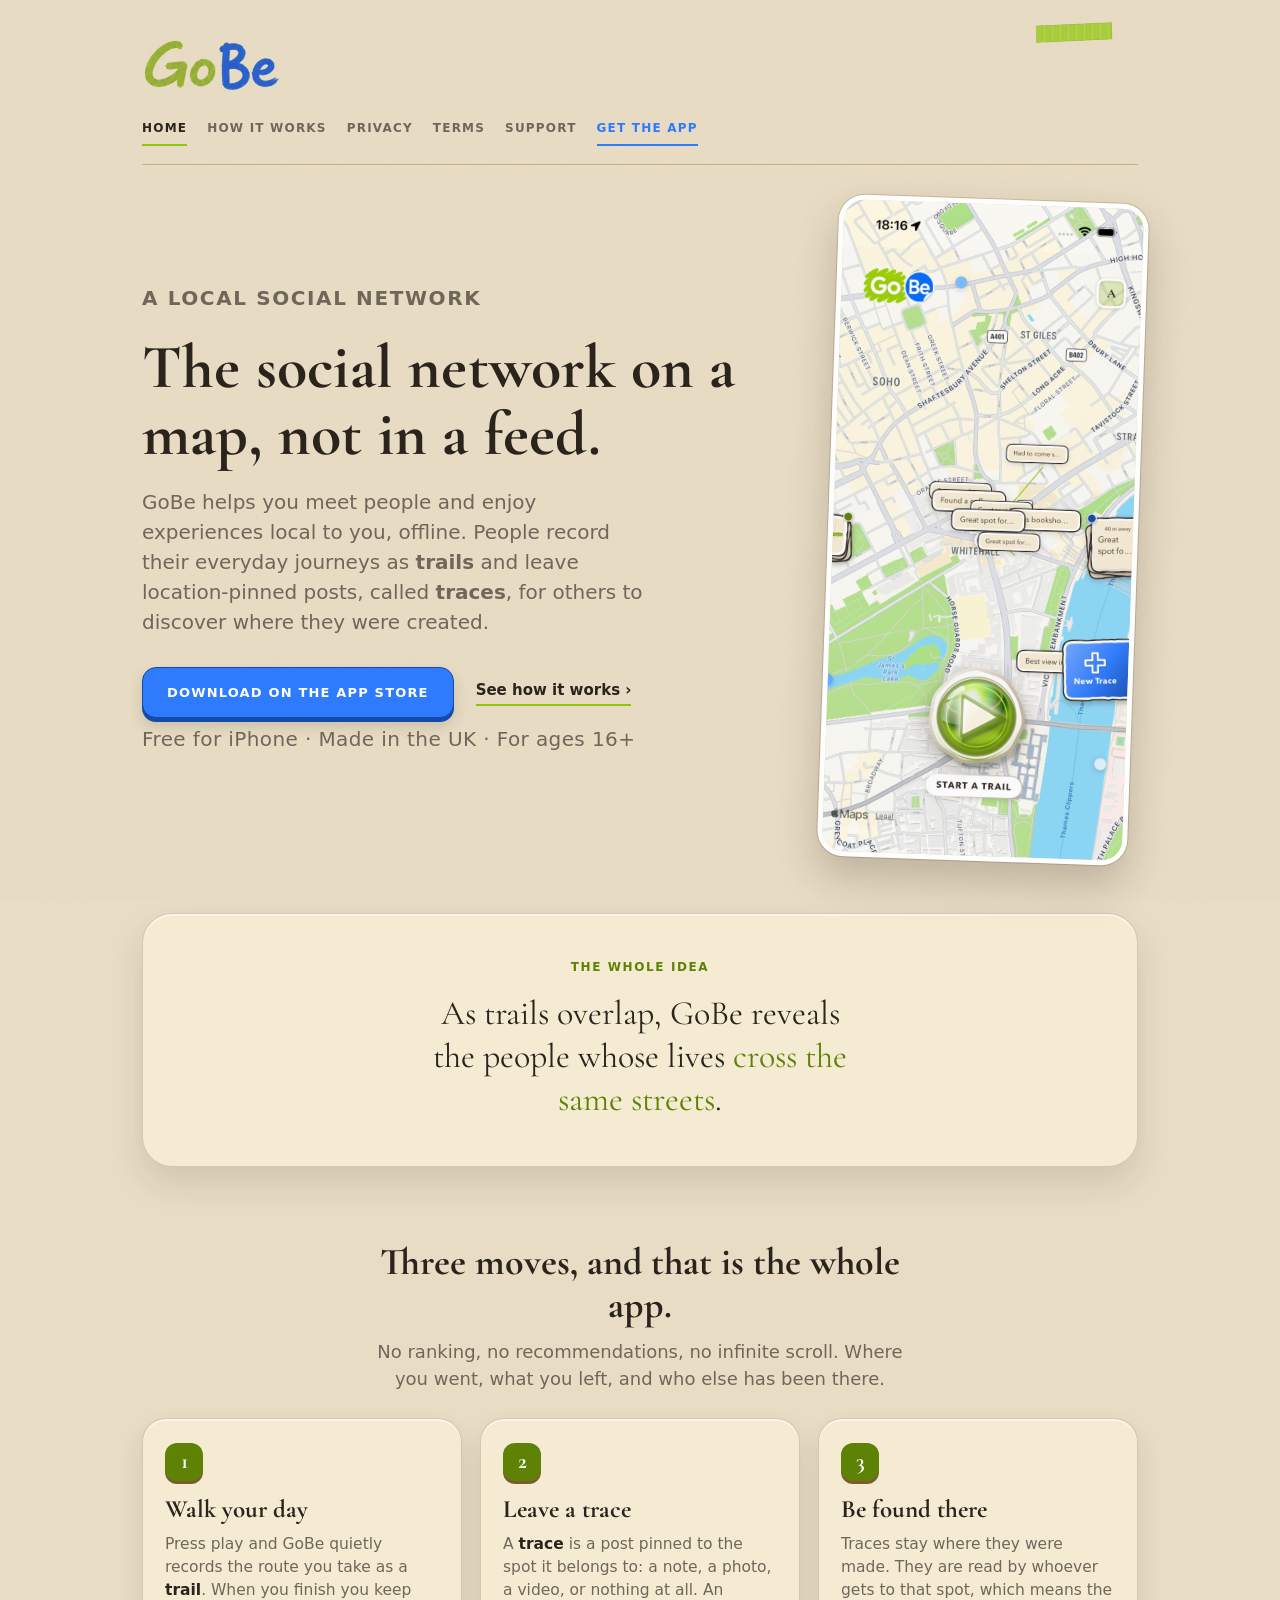
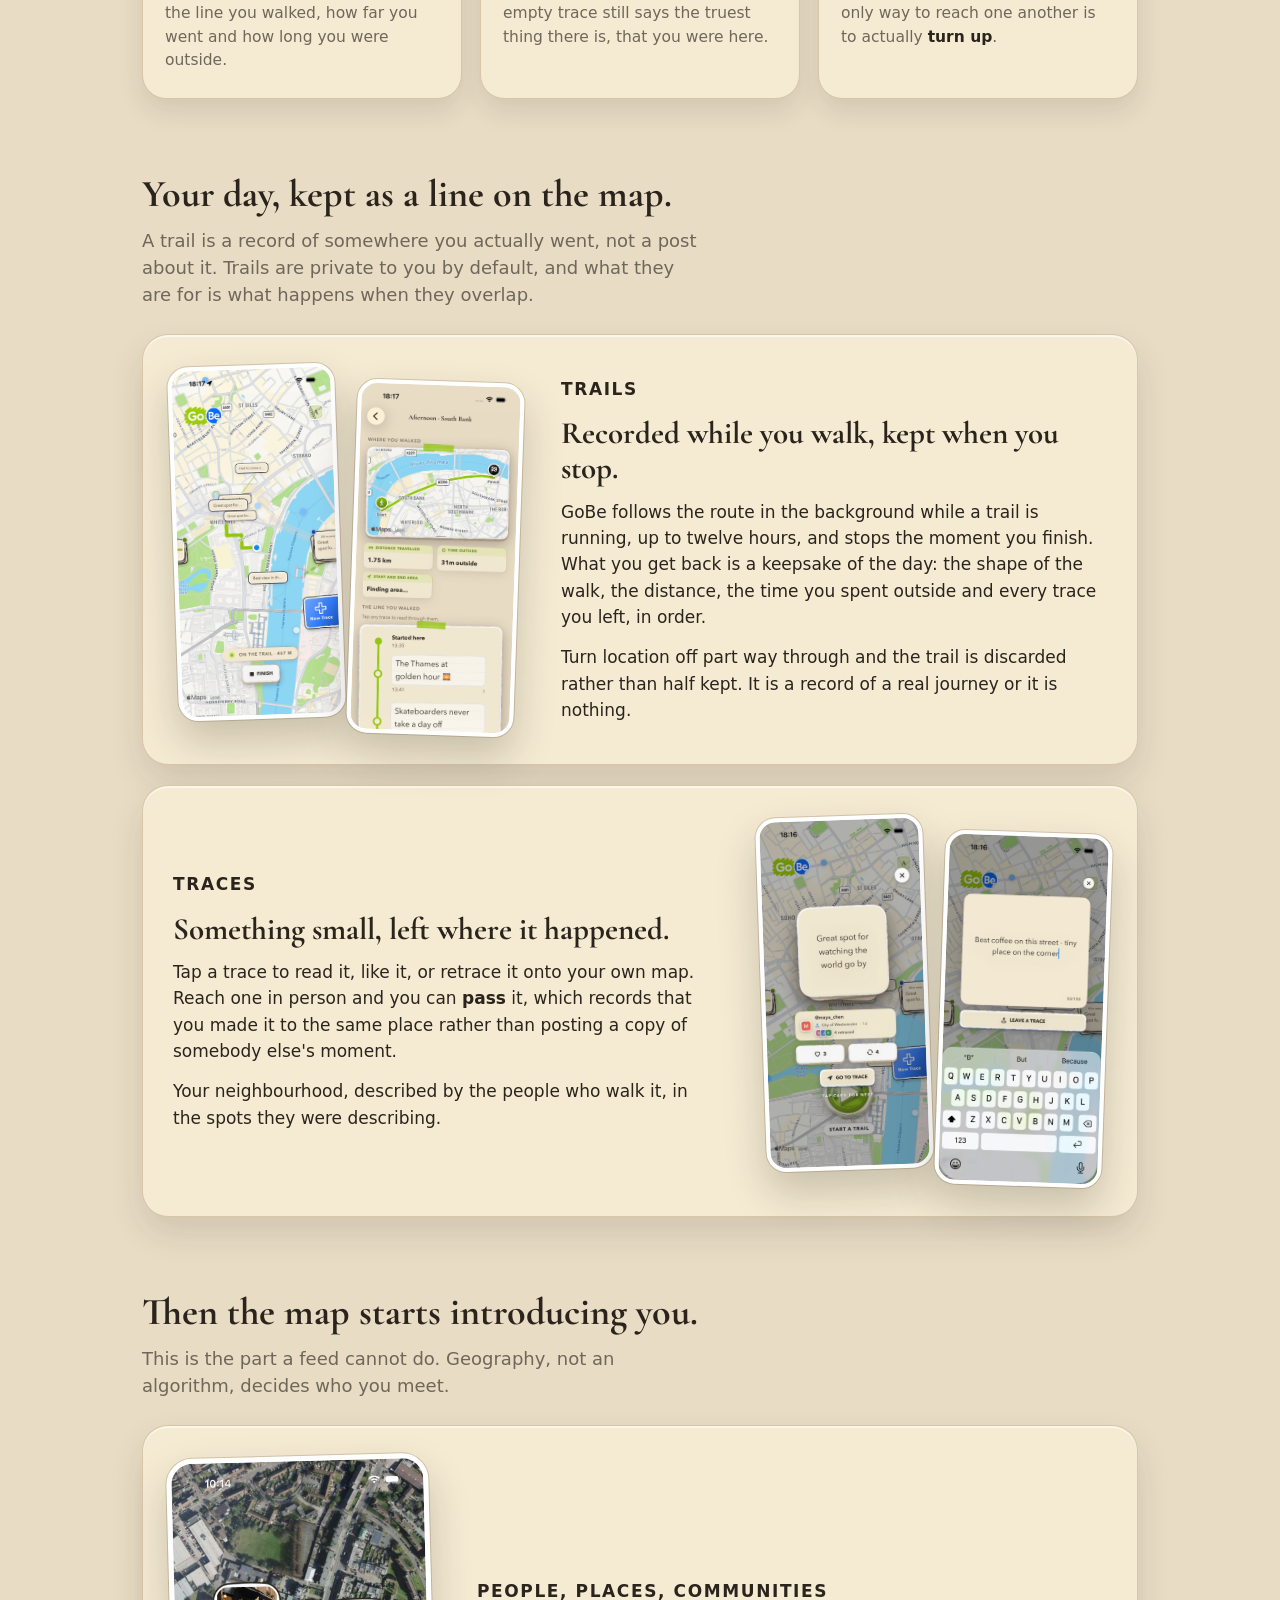
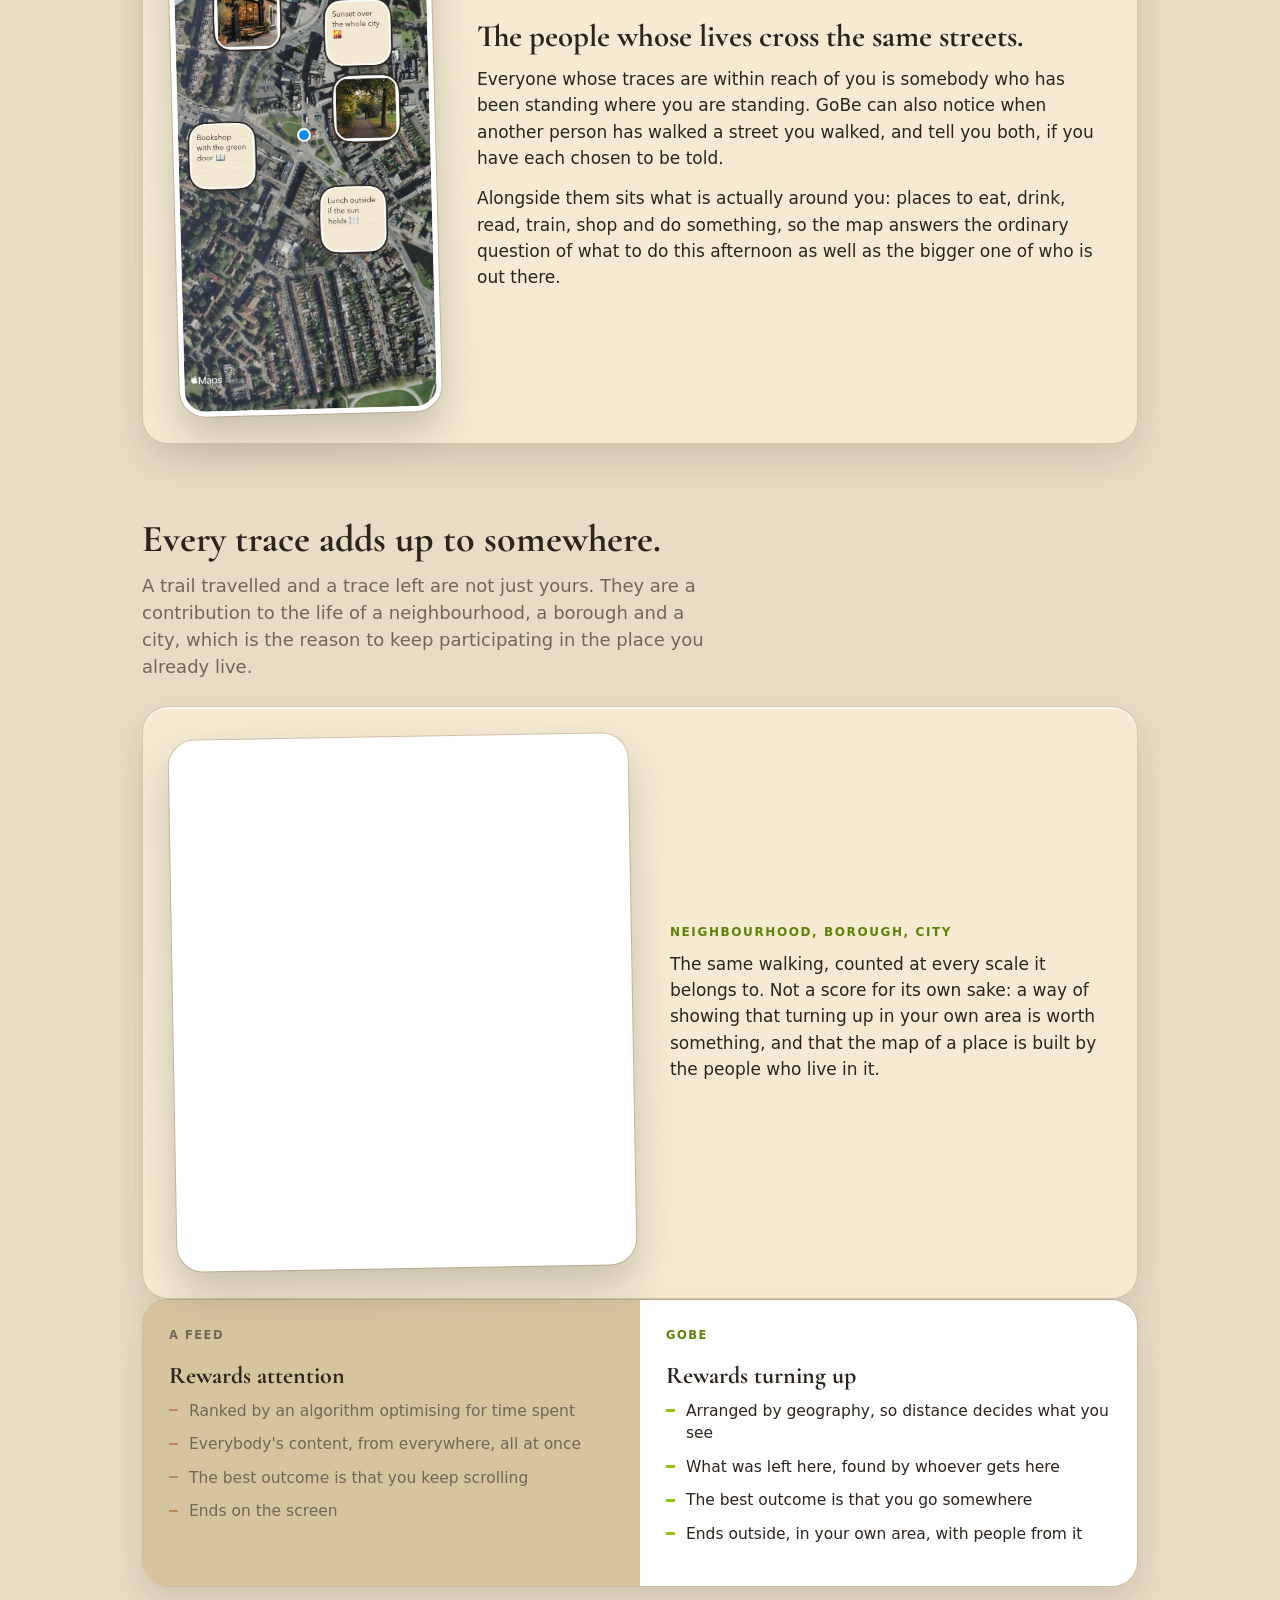
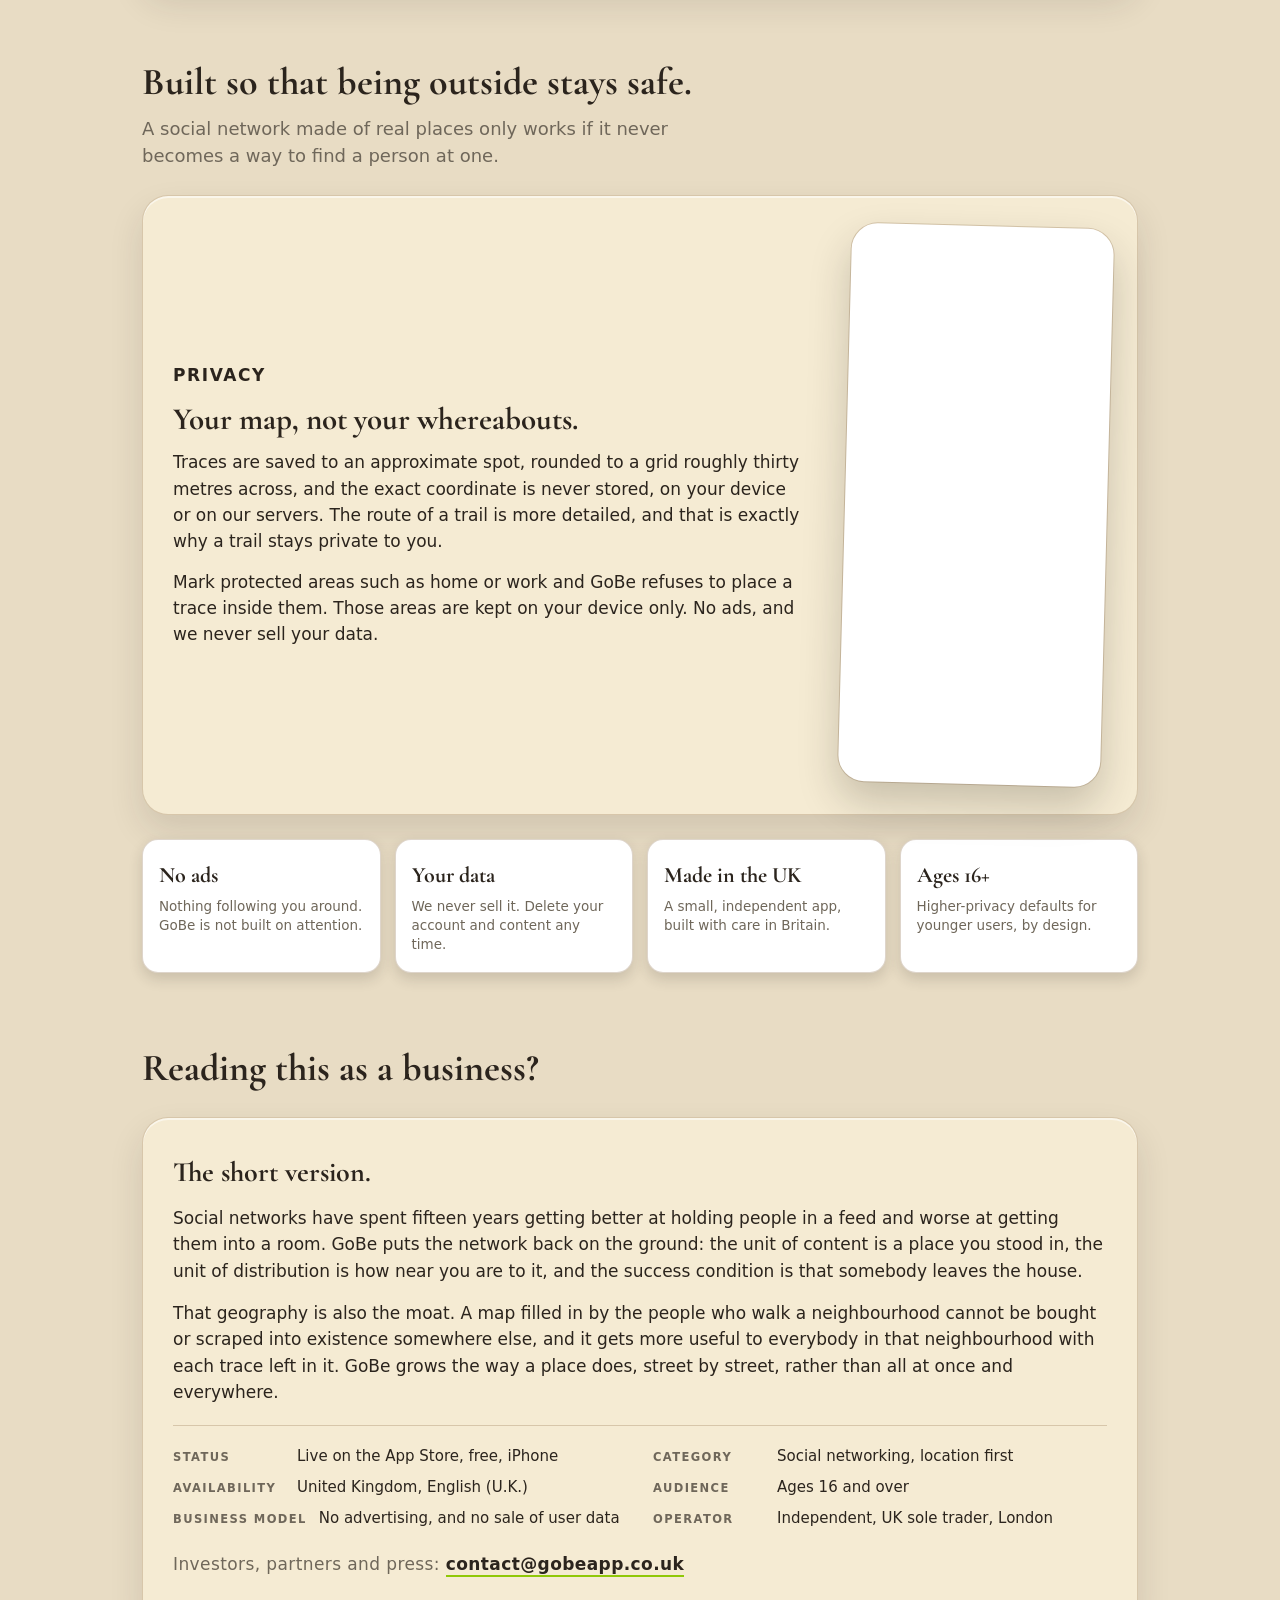
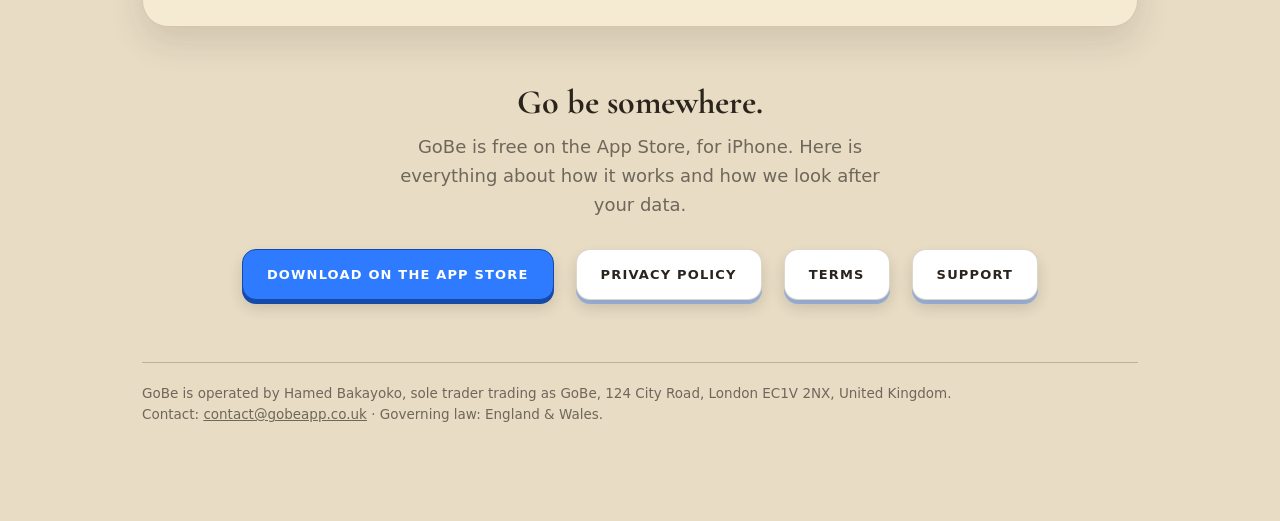
==== index.html @ e4ee8fbe "The site says what the app is, and invites land The landing page was a logo and a download button. S" ====
<!DOCTYPE html>
<html lang="en-GB">
<head>
<meta charset="utf-8">
<meta name="viewport" content="width=device-width, initial-scale=1">
<meta http-equiv="Content-Security-Policy" content="default-src 'none'; img-src 'self'; style-src 'self'; font-src 'self'; base-uri 'none'; form-action 'none'">
<meta name="referrer" content="no-referrer">
<title>A social network on a map, not in a feed · GoBe</title>
<meta name="description" content="GoBe is a social network for meeting people and enjoying experiences local to you, offline. Record your journeys as trails, leave location-pinned posts called traces, and find the people whose lives cross the same streets.">
<meta property="og:site_name" content="GoBe">
<meta property="og:type" content="website">
<meta property="og:title" content="A social network on a map, not in a feed · GoBe">
<meta property="og:description" content="GoBe is a social network for meeting people and enjoying experiences local to you, offline. Record your journeys as trails, leave location-pinned posts called traces, and find the people whose lives cross the same streets.">
<meta property="og:image" content="https://gobeapp.co.uk/assets/icon.png">
<meta name="twitter:card" content="summary">
<link rel="icon" type="image/png" href="assets/icon.png">
<link rel="apple-touch-icon" href="assets/icon.png">
<link rel="stylesheet" href="assets/style.css">
</head>
<body>
<div class="wrap home">
<header class="site">
<a class="brand" href="index.html"><img src="assets/gobe-logo.png" alt="GoBe" width="140" height="56"></a>
<nav class="top"><a href="index.html" class="active">Home</a><a href="index.html#how">How it works</a><a href="privacy.html">Privacy</a><a href="terms.html">Terms</a><a href="support.html">Support</a><a class="get" href="https://apps.apple.com/gb/app/gobe-a-local-social-network/id6779702391">Get the app</a></nav>
</header>
<section class="hero">
<div class="hero-copy">
<p class="eyebrow">A local social network</p>
<h1>The social network on a map, not in a feed.</h1>
<p>GoBe helps you meet people and enjoy experiences local to you, offline. People record
their everyday journeys as <strong>trails</strong> and leave location-pinned posts, called
<strong>traces</strong>, for others to discover where they were created.</p>
<div class="hero-cta">
<a class="btn primary" href="https://apps.apple.com/gb/app/gobe-a-local-social-network/id6779702391">Download on the App Store</a>
<a href="#how">See how it works &rsaquo;</a>
</div>
<p class="note">Free for iPhone · Made in the UK · For ages 16+</p>
</div>
<div class="hero-media">
<img class="shot" src="assets/screens/map.jpg" width="720" height="1565"
  alt="The GoBe map of central London, covered in traces left by people nearby">
</div>
</section>

<div class="thesis">
<p class="eyebrow">The whole idea</p>
<p>As trails overlap, GoBe reveals the people whose lives <em>cross the same streets</em>.</p>
</div>

<div class="beat mid" id="how">
<h2>Three moves, and that is the whole app.</h2>
<p>No ranking, no recommendations, no infinite scroll. Where you went, what you left,
and who else has been there.</p>
</div>

<div class="steps">
<div class="step">
<div class="num">1</div>
<h3>Walk your day</h3>
<p>Press play and GoBe quietly records the route you take as a <span class="word">trail</span>.
When you finish you keep the line you walked, how far you went and how long you were outside.</p>
</div>
<div class="step">
<div class="num">2</div>
<h3>Leave a trace</h3>
<p>A <span class="word">trace</span> is a post pinned to the spot it belongs to: a note, a photo,
a video, or nothing at all. An empty trace still says the truest thing there is, that you were here.</p>
</div>
<div class="step">
<div class="num">3</div>
<h3>Be found there</h3>
<p>Traces stay where they were made. They are read by whoever gets to that spot, which means
the only way to reach one another is to actually <span class="word">turn up</span>.</p>
</div>
</div>

<div class="beat">
<h2>Your day, kept as a line on the map.</h2>
<p>A trail is a record of somewhere you actually went, not a post about it. Trails are
private to you by default, and what they are for is what happens when they overlap.</p>
</div>

<div class="split duo">
<div class="split-media"><div class="pair">
<img class="shot" src="assets/screens/recording.jpg" width="720" height="1565" loading="lazy"
  alt="A GoBe trail being recorded along Whitehall, the walked route drawn in green behind the walker">
<img class="shot" src="assets/screens/trail.jpg" width="720" height="1565" loading="lazy"
  alt="A finished GoBe trail along the South Bank, with distance travelled, time outside and a timeline of the traces left along the way">
</div></div>
<div class="split-copy">
<p class="eyebrow">Trails</p>
<h3>Recorded while you walk, kept when you stop.</h3>
<p>GoBe follows the route in the background while a trail is running, up to twelve hours,
and stops the moment you finish. What you get back is a keepsake of the day: the shape of
the walk, the distance, the time you spent outside and every trace you left, in order.</p>
<p>Turn location off part way through and the trail is discarded rather than half kept.
It is a record of a real journey or it is nothing.</p>
</div>
</div>

<div class="split duo rev">
<div class="split-media"><div class="pair">
<img class="shot" src="assets/screens/trace.jpg" width="720" height="1565" loading="lazy"
  alt="A GoBe trace opened on the map, reading &quot;Great spot for watching the world go by&quot;, with its author, likes and retraces">
<img class="shot" src="assets/screens/compose.jpg" width="720" height="1565" loading="lazy"
  alt="Leaving a trace in GoBe, a note being written on a paper card pinned to the spot on the map">
</div></div>
<div class="split-copy">
<p class="eyebrow">Traces</p>
<h3>Something small, left where it happened.</h3>
<p>Tap a trace to read it, like it, or retrace it onto your own map. Reach one in person and
you can <strong>pass</strong> it, which records that you made it to the same place rather than
posting a copy of somebody else's moment.</p>
<p>Your neighbourhood, described by the people who walk it, in the spots they were describing.</p>
</div>
</div>

<div class="beat">
<h2>Then the map starts introducing you.</h2>
<p>This is the part a feed cannot do. Geography, not an algorithm, decides who you meet.</p>
</div>

<div class="split">
<div class="split-media">
<img class="shot" src="assets/screens/places.jpg" width="720" height="1565" loading="lazy"
  alt="The GoBe map showing the traces sitting around the reader: a cafe window, a park path, a bookshop, a sunset spot and somewhere to have lunch">
</div>
<div class="split-copy">
<p class="eyebrow">People, places, communities</p>
<h3>The people whose lives cross the same streets.</h3>
<p>Everyone whose traces are within reach of you is somebody who has been standing where you
are standing. GoBe can also notice when another person has walked a street you walked, and
tell you both, if you have each chosen to be told.</p>
<p>Alongside them sits what is actually around you: places to eat, drink, read, train, shop
and do something, so the map answers the ordinary question of what to do this afternoon as
well as the bigger one of who is out there.</p>
</div>
</div>

<div class="beat">
<h2>Every trace adds up to somewhere.</h2>
<p>A trail travelled and a trace left are not just yours. They are a contribution to the life
of a neighbourhood, a borough and a city, which is the reason to keep participating in the
place you already live.</p>
</div>

<div class="wide">
<img class="shot" src="assets/screens/areas.jpg" width="720" height="836" loading="lazy"
  alt="GoBe's areas screen, showing the reader standing second of forty-seven in Mitcham and fifth of a hundred and thirty-two in Merton">
<div class="wide-copy">
<p class="eyebrow">Neighbourhood, borough, city</p>
<p>The same walking, counted at every scale it belongs to. Not a score for its own sake:
a way of showing that turning up in your own area is worth something, and that the map of
a place is built by the people who live in it.</p>
</div>
</div>

<div class="contrast">
<div class="col was">
<p class="ceyebrow">A feed</p>
<h3>Rewards attention</h3>
<ul>
<li>Ranked by an algorithm optimising for time spent</li>
<li>Everybody's content, from everywhere, all at once</li>
<li>The best outcome is that you keep scrolling</li>
<li>Ends on the screen</li>
</ul>
</div>
<div class="col is">
<p class="ceyebrow">GoBe</p>
<h3>Rewards turning up</h3>
<ul>
<li>Arranged by geography, so distance decides what you see</li>
<li>What was left here, found by whoever gets here</li>
<li>The best outcome is that you go somewhere</li>
<li>Ends outside, in your own area, with people from it</li>
</ul>
</div>
</div>

<div class="beat">
<h2>Built so that being outside stays safe.</h2>
<p>A social network made of real places only works if it never becomes a way to find a
person at one.</p>
</div>

<div class="split rev">
<div class="split-media">
<img class="shot" src="assets/screens/privacy.jpg" width="720" height="1565" loading="lazy"
  alt="GoBe's privacy screen, where protected areas such as home or work are set and kept off the map">
</div>
<div class="split-copy">
<p class="eyebrow">Privacy</p>
<h3>Your map, not your whereabouts.</h3>
<p>Traces are saved to an approximate spot, rounded to a grid roughly thirty metres across,
and the exact coordinate is never stored, on your device or on our servers. The route of a
trail is more detailed, and that is exactly why a trail stays private to you.</p>
<p>Mark protected areas such as home or work and GoBe refuses to place a trace inside them.
Those areas are kept on your device only. No ads, and we never sell your data.</p>
</div>
</div>

<div class="values">
<div class="value"><div class="vtitle">No ads</div><p>Nothing following you around. GoBe is not built on attention.</p></div>
<div class="value"><div class="vtitle">Your data</div><p>We never sell it. Delete your account and content any time.</p></div>
<div class="value"><div class="vtitle">Made in the UK</div><p>A small, independent app, built with care in Britain.</p></div>
<div class="value"><div class="vtitle">Ages 16+</div><p>Higher-privacy defaults for younger users, by design.</p></div>
</div>

<div class="beat" id="about">
<h2>Reading this as a business?</h2>
</div>

<div class="brief">
<h3>The short version.</h3>
<p>Social networks have spent fifteen years getting better at holding people in a feed and
worse at getting them into a room. GoBe puts the network back on the ground: the unit of
content is a place you stood in, the unit of distribution is how near you are to it, and the
success condition is that somebody leaves the house.</p>
<p>That geography is also the moat. A map filled in by the people who walk a neighbourhood
cannot be bought or scraped into existence somewhere else, and it gets more useful to
everybody in that neighbourhood with each trace left in it. GoBe grows the way a place does,
street by street, rather than all at once and everywhere.</p>
<div class="facts">
<div class="fact"><div class="k">Status</div><div class="v">Live on the App Store, free, iPhone</div></div>
<div class="fact"><div class="k">Category</div><div class="v">Social networking, location first</div></div>
<div class="fact"><div class="k">Availability</div><div class="v">United Kingdom, English (U.K.)</div></div>
<div class="fact"><div class="k">Audience</div><div class="v">Ages 16 and over</div></div>
<div class="fact"><div class="k">Business model</div><div class="v">No advertising, and no sale of user data</div></div>
<div class="fact"><div class="k">Operator</div><div class="v">Independent, UK sole trader, London</div></div>
</div>
<p class="note">Investors, partners and press: <a href="mailto:contact@gobeapp.co.uk">contact@gobeapp.co.uk</a></p>
</div>

<div class="closer">
<h2>Go be somewhere.</h2>
<p>GoBe is free on the App Store, for iPhone. Here is everything about how it works and how
we look after your data.</p>
<div class="hero-cta center">
<a class="btn primary" href="https://apps.apple.com/gb/app/gobe-a-local-social-network/id6779702391">Download on the App Store</a>
<a class="btn" href="privacy.html">Privacy Policy</a>
<a class="btn" href="terms.html">Terms</a>
<a class="btn" href="support.html">Support</a>
</div>
</div>

<footer class="site">
<p>GoBe is operated by Hamed Bakayoko, sole trader trading as GoBe, 124 City Road, London EC1V 2NX, United Kingdom.<br>
Contact: <a href="mailto:contact@gobeapp.co.uk">contact@gobeapp.co.uk</a> · Governing law: England &amp; Wales.</p>
</footer>
</div>
</body>
</html>
---- assets/style.css ----
@font-face{font-family:'Cormorant Garamond';font-style:normal;font-weight:400;
  font-display:swap;src:url('fonts/cormorant-regular.woff') format('woff')}
@font-face{font-family:'Cormorant Garamond';font-style:normal;font-weight:700;
  font-display:swap;src:url('fonts/cormorant-bold.woff') format('woff')}

:root{
  /* Exact GoBe design-system values (GoBeColors.swift) */
  --paper:#E8DCC4; --paper-light:#F5EBD3; --paper-aged:#D6C49F;
  --cardboard:#B88C58; --cardboard-dark:#7E5A32;
  --ink:#2B241D; --ink-muted:#6F675A;
  --go:#5E8205; --go-bright:#90C808; --be:#2F7BFF; --be-dark:#154AA8;
  --stamp:#E89135; --red:#E84C3D;
  --border:rgba(126,90,50,.35); --border-soft:rgba(126,90,50,.25);
  --shadow:rgba(43,36,29,.16);
  --serif:'Cormorant Garamond',Georgia,'Times New Roman',serif;
  --sans:'Avenir Next','Avenir','Segoe UI',system-ui,-apple-system,'Helvetica Neue',Arial,sans-serif;
}
*{box-sizing:border-box}
html{-webkit-text-size-adjust:100%}
body{
  margin:0; background:var(--paper); color:var(--ink);
  font-family:var(--sans); font-size:17px; line-height:1.62;
  -webkit-font-smoothing:antialiased;
}
/* barely-there paper fibre grain, matching the app's paperGrain() pass */
body::before{
  content:""; position:fixed; inset:0; pointer-events:none; z-index:9999;
  opacity:.035; mix-blend-mode:multiply; background-image:url('grain.svg');
}
.wrap{max-width:700px; margin:0 auto; padding:38px 22px 80px}

header.site{position:relative; border-bottom:1px solid var(--border); padding-bottom:18px; margin-bottom:34px}
/* washi-tape strip taped over the header, like the app's card headers */
header.site::before{
  content:""; position:absolute; top:-14px; right:26px; width:76px; height:17px;
  background:var(--go-bright); opacity:.72; transform:rotate(-2.5deg);
  box-shadow:inset 0 0 0 .5px rgba(126,90,50,.4);
  background-image:repeating-linear-gradient(90deg,rgba(255,255,255,.16) 0 1px,transparent 1px 8px);
}
.brand{display:inline-flex; align-items:center; text-decoration:none}
.brand img{height:56px; width:auto; display:block}
nav.top{margin-top:13px; font-size:12px; text-transform:uppercase; letter-spacing:1.2px; font-weight:600}
nav.top a{color:var(--ink-muted); text-decoration:none; margin-right:20px; padding-bottom:3px;
  border-bottom:2px solid transparent; display:inline-block; white-space:nowrap; line-height:2.1}
nav.top a:hover{color:var(--ink)}
nav.top a.active{color:var(--ink); border-bottom-color:var(--go-bright)}
/* the store link is the only outward one up here, so it carries GoBe blue */
nav.top a.get{color:var(--be); border-bottom-color:var(--be); margin-right:0}
nav.top a.get:hover{color:var(--be-dark); border-bottom-color:var(--be-dark)}

h1{font-family:var(--serif); font-weight:700; font-size:44px; line-height:1.08; letter-spacing:.2px; margin:0 0 10px}
h2{font-family:var(--serif); font-weight:700; font-size:27px; line-height:1.15; margin:40px 0 12px; color:var(--ink)}
p{margin:0 0 16px}
ul{margin:0 0 16px; padding-left:22px}
li{margin:0 0 9px}
a{color:var(--be)}
strong{font-weight:700}

/* Passport-style stamp, used for the "Last updated" line */
.stamp{display:inline-block; font-size:12px; font-weight:700; letter-spacing:1.4px;
  text-transform:uppercase; color:var(--stamp); border:1.5px solid rgba(232,145,53,.55);
  border-radius:4px; padding:5px 10px; transform:rotate(-1.5deg); margin:0 0 26px}

/* paperLight card with warm printed edge + soft ink shadow */
.card{background:var(--paper-light); border:1px solid var(--border-soft);
  border-radius:26px; padding:26px 28px; margin:0 0 24px;
  box-shadow:0 16px 34px rgba(43,36,29,.14), 0 2px 0 rgba(255,255,255,.55) inset}
.card h2{margin-top:0}
.lede{font-size:20px; color:var(--ink-muted); margin:0 0 26px; line-height:1.45}

footer.site{border-top:1px solid var(--border); margin-top:56px; padding-top:20px; color:var(--ink-muted); font-size:13.5px; line-height:1.55}
footer.site a{color:var(--ink-muted)}

/* Chunky sticker CTA — white die-cut face, coloured under-edge, uppercase ink label */
.btn{display:inline-block; background:#fff; color:var(--ink)!important; text-decoration:none;
  text-transform:uppercase; letter-spacing:.09em; font-weight:700; font-size:13px;
  padding:14px 24px; border-radius:14px; border:1px solid var(--border-soft);
  box-shadow:0 4px 0 rgba(47,123,255,.38), 0 8px 14px var(--shadow); margin:8px 0 6px;
  transition:transform .08s ease, box-shadow .08s ease}
.btn:active{transform:translateY(3px); box-shadow:0 1px 0 rgba(47,123,255,.38), 0 3px 6px var(--shadow)}
/* the one CTA that matters — same sticker, GoBe blue face, so it leads the row */
.btn.primary{background:var(--be); color:#fff!important; border-color:var(--be-dark);
  box-shadow:0 4px 0 var(--be-dark), 0 8px 14px var(--shadow)}
.btn.primary:active{box-shadow:0 1px 0 var(--be-dark), 0 3px 6px var(--shadow)}
.mono{font-family:var(--sans); font-size:15px; color:var(--ink-muted); letter-spacing:.3px}
.flush{margin:0}

/* ---------- Landing page ---------- */
/* The whole page argues one thing, in this order: what GoBe is, the three
   moves it is made of, what those moves add up to, and why that is not a feed.
   Every section below is one beat of that argument, so the markup reads in the
   same order somebody scrolling meets it. */
.eyebrow{font-size:12px; font-weight:700; letter-spacing:1.6px; text-transform:uppercase; color:var(--go); margin:0 0 8px}
.wrap.home{max-width:1040px}

/* Section heading with the paper rule under it, used to open each beat */
.beat{margin:74px 0 26px; max-width:52ch}
.beat.mid{margin-left:auto; margin-right:auto; text-align:center}
.beat h2{margin:0 0 10px; font-size:clamp(28px,3.8vw,38px)}
.beat p{margin:0; font-size:18px; color:var(--ink-muted); line-height:1.5}

.hero{display:grid; grid-template-columns:1fr minmax(230px,310px); gap:44px; align-items:center; margin:8px 0 20px}
.hero h1{font-size:clamp(38px,6vw,62px); margin:0 0 18px}
.hero p{font-size:20px; color:var(--ink-muted); line-height:1.5; margin:0 0 22px; max-width:40ch}
.hero-cta{display:flex; flex-wrap:wrap; gap:10px 22px; align-items:center}
.hero-cta.center{justify-content:center}
/* secondary text link next to a chunky button — quiet, on-brand, not a raw blue link */
.hero-cta a:not(.btn){color:var(--ink); font-weight:600; font-size:15px; text-decoration:none;
  border-bottom:2px solid var(--go-bright); padding-bottom:2px; transition:border-color .12s ease}
.hero-cta a:not(.btn):hover{border-bottom-color:var(--ink)}
.note{font-size:13px; color:var(--ink-muted); letter-spacing:.4px; margin:14px 0 0}
/* quiet links in a note line — underlined in GoBe green, never a raw blue link */
.note a{color:var(--ink); font-weight:600; text-decoration:none;
  border-bottom:2px solid var(--go-bright); padding-bottom:1px}

/* Phone screenshot as a hand-placed sticker card */
.shot{display:block; width:100%; height:auto; border-radius:26px;
  border:5px solid #fff; box-shadow:0 20px 40px rgba(43,36,29,.22), 0 0 0 1px var(--border-soft);
  background:#fff}
.hero .shot{transform:rotate(2deg)}

/* The sentence the rest of the page is an expansion of. Set big, on its own,
   so a visitor who reads nothing else still leaves knowing what GoBe is. */
.thesis{background:var(--paper-light); border:1px solid var(--border-soft); border-radius:30px;
  padding:44px 40px; margin:52px 0 0; text-align:center;
  box-shadow:0 16px 34px rgba(43,36,29,.12), 0 2px 0 rgba(255,255,255,.55) inset}
.thesis p:not(.eyebrow){font-family:var(--serif); font-size:clamp(24px,3.4vw,34px); line-height:1.26;
  margin:0 auto; max-width:27ch; color:var(--ink)}
.thesis .eyebrow{margin-bottom:16px}
.thesis em{font-style:normal; color:var(--go); }

/* The three moves, numbered, because the order is the product */
.steps{display:grid; grid-template-columns:repeat(3,1fr); gap:18px; margin:0 0 8px}
.step{background:var(--paper-light); border:1px solid var(--border-soft); border-radius:24px;
  padding:24px 22px 26px; box-shadow:0 12px 26px rgba(43,36,29,.11), 0 2px 0 rgba(255,255,255,.55) inset;
  display:flex; flex-direction:column}
.step .num{font-family:var(--serif); font-weight:700; font-size:22px; color:#fff;
  background:var(--go); width:38px; height:38px; border-radius:12px;
  display:flex; align-items:center; justify-content:center; margin:0 0 14px;
  box-shadow:0 3px 0 var(--cardboard-dark)}
.step h3{font-family:var(--serif); font-weight:700; font-size:25px; line-height:1.14; margin:0 0 9px}
.step p{margin:0; font-size:15.5px; line-height:1.5; color:var(--ink-muted)}
.step .word{color:var(--ink); font-weight:700}

/* Alternating screenshot / copy rows for the beats that need showing */
.split{display:grid; grid-template-columns:minmax(200px,262px) 1fr; gap:42px; align-items:center;
  background:var(--paper-light); border:1px solid var(--border-soft); border-radius:26px; padding:30px;
  box-shadow:0 16px 34px rgba(43,36,29,.12), 0 2px 0 rgba(255,255,255,.55) inset; margin:0 0 20px}
.split.rev{grid-template-columns:1fr minmax(200px,262px)}
.split.rev .split-media{order:2}
.split h3{font-family:var(--serif); font-weight:700; font-size:clamp(24px,3vw,31px); line-height:1.14; margin:0 0 12px}
.split p{margin:0 0 14px; font-size:17px; line-height:1.55; color:var(--ink)}
.split p:last-child{margin-bottom:0}
.split .shot{transform:rotate(-1.5deg)}
.split.rev .shot{transform:rotate(1.5deg)}
/* Two screenshots in one media slot, laid down like a pair of prints. The slot
   is widened to carry them, or each phone lands too small to read. */
.split.duo{grid-template-columns:minmax(240px,346px) 1fr}
.split.duo.rev{grid-template-columns:1fr minmax(240px,346px)}
.pair{display:grid; grid-template-columns:1fr 1fr; gap:12px; align-items:start}
.pair .shot{border-width:4px; border-radius:20px}
.pair .shot:first-child{transform:rotate(-2deg)}
.pair .shot:last-child{transform:rotate(2deg); margin-top:16px}

/* A screen that is wider than it is tall, so it gets a landscape slot rather
   than being squeezed into the portrait phone shape the other shots use. */
.wide{display:grid; grid-template-columns:minmax(0,1.05fr) minmax(0,1fr); gap:38px; align-items:center;
  background:var(--paper-light); border:1px solid var(--border-soft); border-radius:26px; padding:30px;
  box-shadow:0 16px 34px rgba(43,36,29,.12), 0 2px 0 rgba(255,255,255,.55) inset; margin:0}
.wide .shot{transform:rotate(-1deg)}
.wide-copy p:not(.eyebrow){margin:0; font-size:17px; line-height:1.55; color:var(--ink)}

/* Feed on the left, GoBe on the right. The clearest way to say what this is
   instead of describing it twice. */
.contrast{display:grid; grid-template-columns:1fr 1fr; gap:0; margin:0;
  border:1px solid var(--border-soft); border-radius:26px; overflow:hidden;
  box-shadow:0 16px 34px rgba(43,36,29,.12)}
.col{padding:26px 26px 30px}
.col.was{background:var(--paper-aged)}
.col.is{background:#fff}
.col h3{font-family:var(--serif); font-weight:700; font-size:24px; margin:0 0 4px}
.col .ceyebrow{font-size:11.5px; font-weight:700; letter-spacing:1.5px; text-transform:uppercase;
  color:var(--ink-muted); margin:0 0 12px}
.col.is .ceyebrow{color:var(--go)}
.col ul{list-style:none; margin:0; padding:0}
.col li{margin:0 0 11px; font-size:15.5px; line-height:1.45; padding-left:20px; position:relative}
.col li::before{content:""; position:absolute; left:0; top:.62em; width:9px; height:2px; background:var(--cardboard)}
.col.is li::before{background:var(--go-bright); height:3px}
.col.was li{color:var(--ink-muted)}

.values{display:grid; grid-template-columns:repeat(4,1fr); gap:14px; margin:24px 0 8px}
.value{background:#fff; border:1px solid var(--border-soft); border-radius:16px; padding:18px 16px;
  box-shadow:0 6px 14px var(--shadow)}
.value .vtitle{font-family:var(--serif); font-weight:700; font-size:22px; margin:0 0 4px}
.value p{margin:0; font-size:13.5px; color:var(--ink-muted); line-height:1.4}

/* The band for people reading this as a business rather than an app */
.brief{background:var(--paper-light); border:1px solid var(--border-soft); border-radius:26px;
  padding:32px 30px; margin:0;
  box-shadow:0 16px 34px rgba(43,36,29,.12), 0 2px 0 rgba(255,255,255,.55) inset}
.brief h3{font-family:var(--serif); font-weight:700; font-size:28px; margin:0 0 10px}
.brief p{font-size:17px; line-height:1.55; margin:0 0 16px}
.facts{display:grid; grid-template-columns:repeat(2,minmax(0,1fr)); gap:10px 26px; margin:20px 0 0;
  border-top:1px solid var(--border-soft); padding-top:20px}
.fact{display:flex; gap:12px; font-size:15px; line-height:1.4}
.fact .k{font-size:11.5px; font-weight:700; letter-spacing:1.4px; text-transform:uppercase;
  color:var(--ink-muted); min-width:112px; padding-top:3px}
.fact .v{color:var(--ink)}
/* the contact line sits under the facts, not in them, so it needs its own air */
.brief .note{margin-top:22px}

/* ---------- Profile handoff (/u/) ---------- */
/* The page a shared profile link lands on when GoBe isn't installed to catch it.
   Deliberately shows no profile data — just the handoff. */
.handoff{text-align:center; margin:26px 0 8px}
.handoff h1{font-size:clamp(32px,5.4vw,46px); margin:0 0 14px}
.handoff .lede{max-width:40ch; margin:0 auto 26px}
.handoff .hero-cta{justify-content:center}
/* Die-cut sticker window holding the app mark, same language as the app's share artefact */
.handoff-mark{display:inline-block; background:#fff; border:5px solid #fff; border-radius:24px;
  box-shadow:0 16px 34px rgba(43,36,29,.2), 0 0 0 1px var(--border-soft);
  transform:rotate(-2deg); margin:0 0 26px; line-height:0}
.handoff-mark img{width:96px; height:96px; border-radius:20px; display:block}

.closer{text-align:center; margin:56px 0 8px}
.closer h2{font-size:34px; margin:0 0 10px}
.closer p{color:var(--ink-muted); font-size:18px; margin:0 auto 22px; max-width:44ch}

@media (max-width:860px){
  .steps{grid-template-columns:1fr}
  .step{padding:20px 20px 22px}
}
@media (max-width:720px){
  .wrap{padding:30px 18px 64px}
  .hero{grid-template-columns:1fr; gap:26px}
  .hero .shot{max-width:280px; margin:0 auto}
  .beat{margin:52px 0 20px}
  .thesis{padding:32px 22px}
  /* .duo carries a wider media slot, and a higher specificity with it, so the
     stack has to name it or the two-print rows never collapse. */
  .split,.split.rev,.split.duo,.split.duo.rev{grid-template-columns:1fr; gap:22px}
  .split.rev .split-media{order:0}
  .split .shot{max-width:260px; margin:0 auto}
  .pair{max-width:340px; margin:0 auto}
  .wide{grid-template-columns:1fr; gap:22px}
  .contrast{grid-template-columns:1fr}
  .values{grid-template-columns:repeat(2,1fr)}
  .facts{grid-template-columns:1fr}
  .fact{flex-direction:column; gap:2px}
}
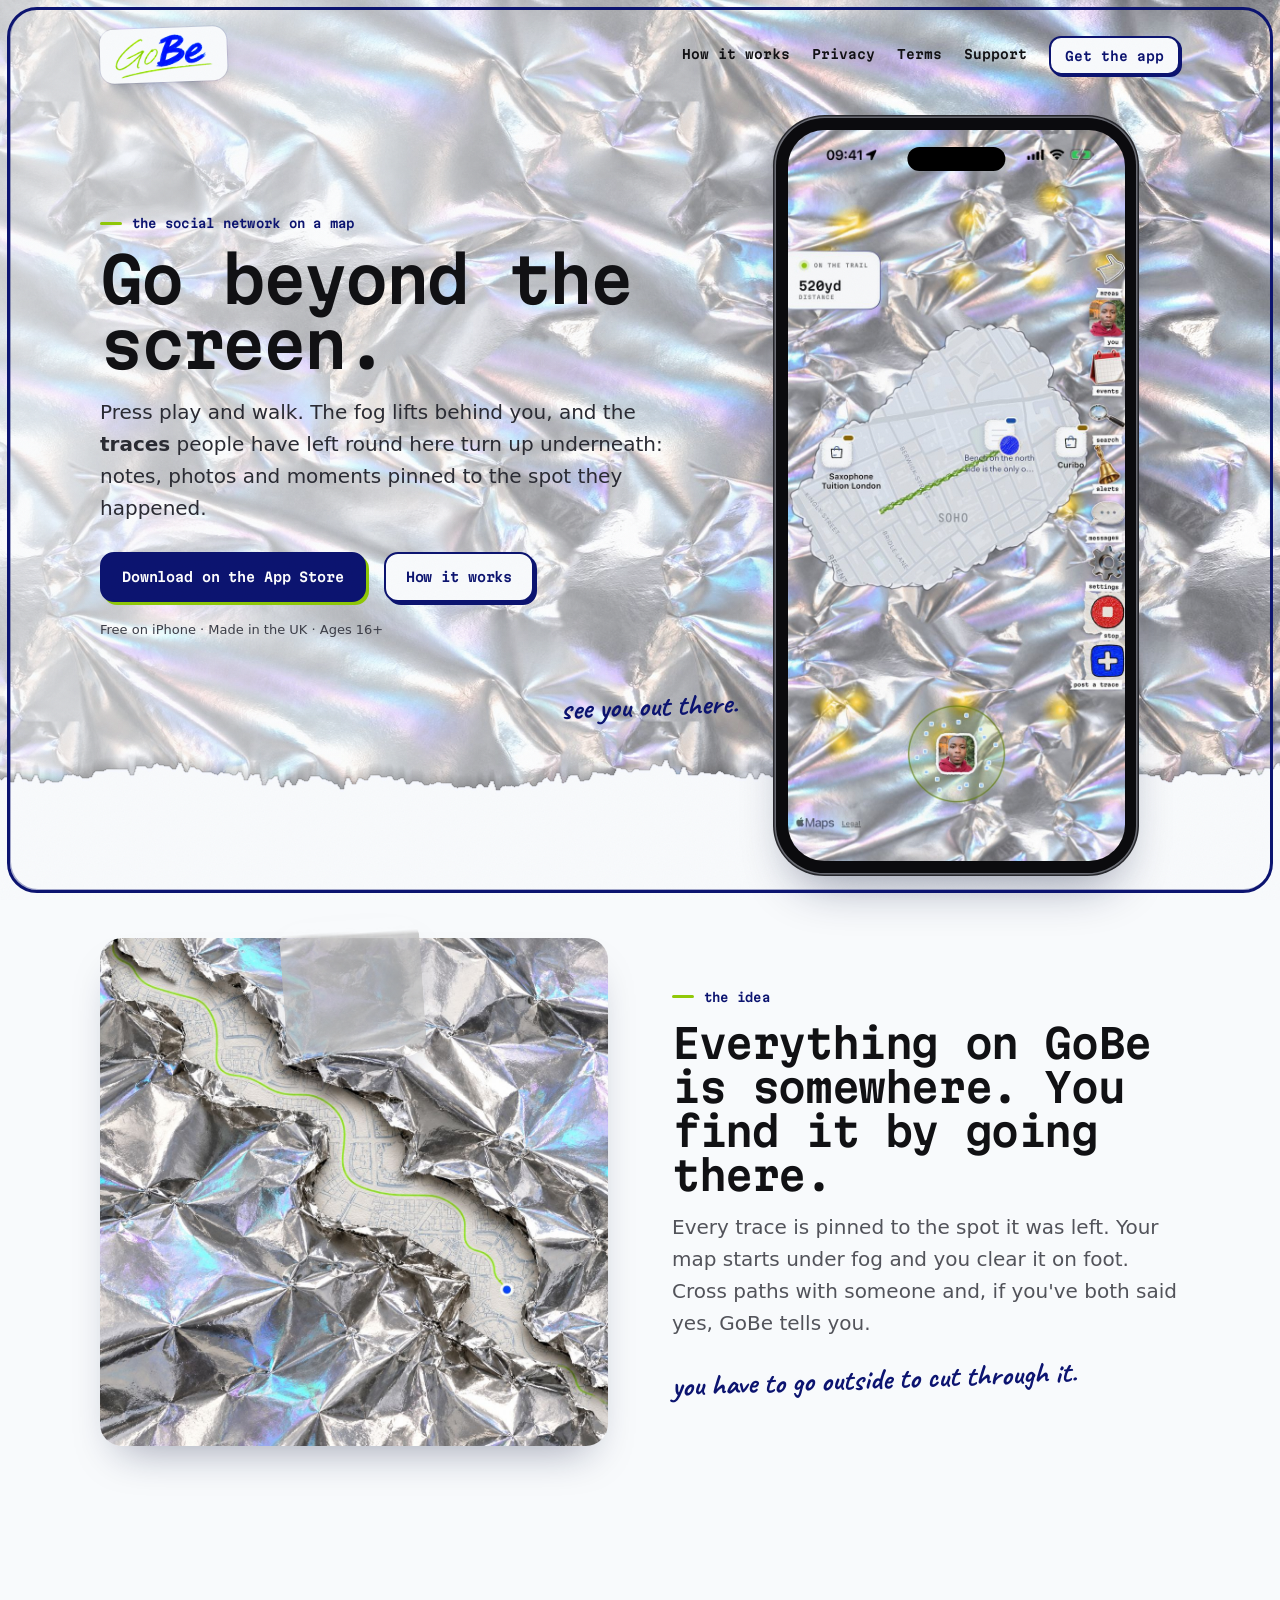
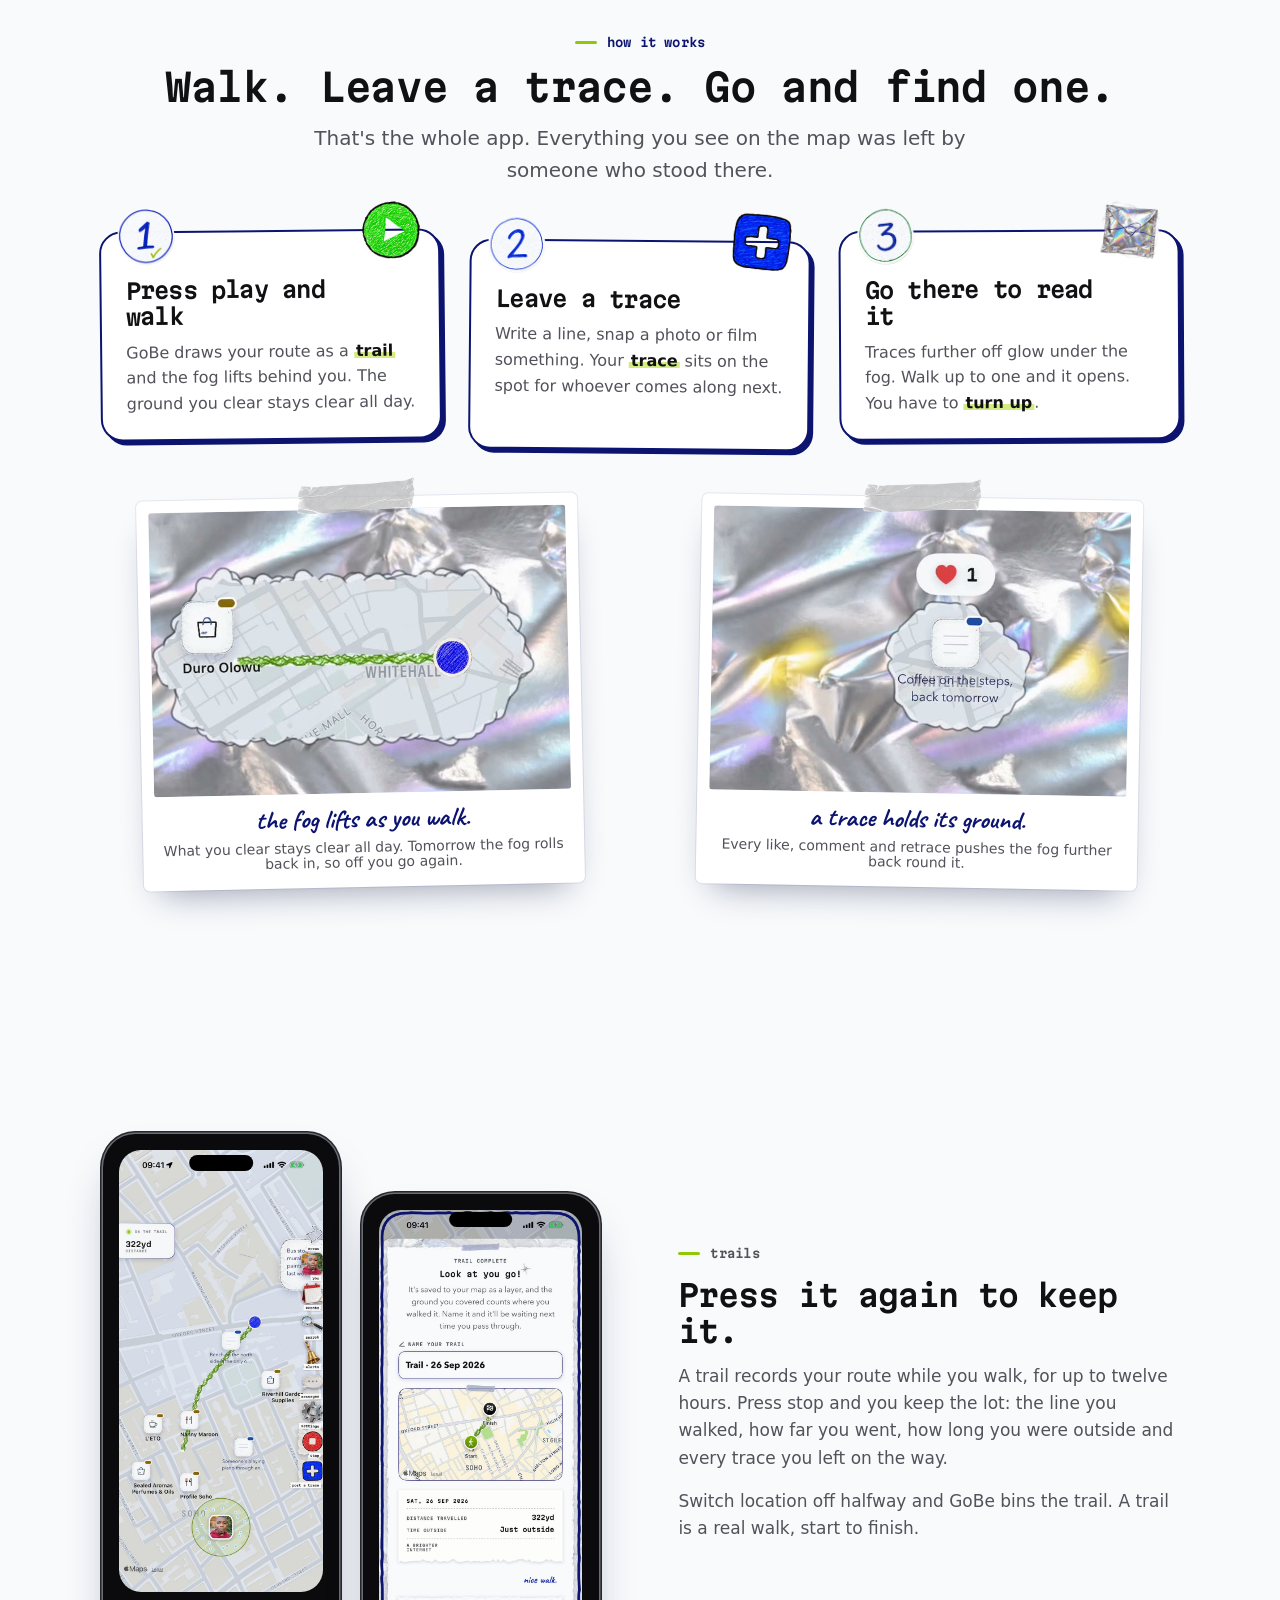
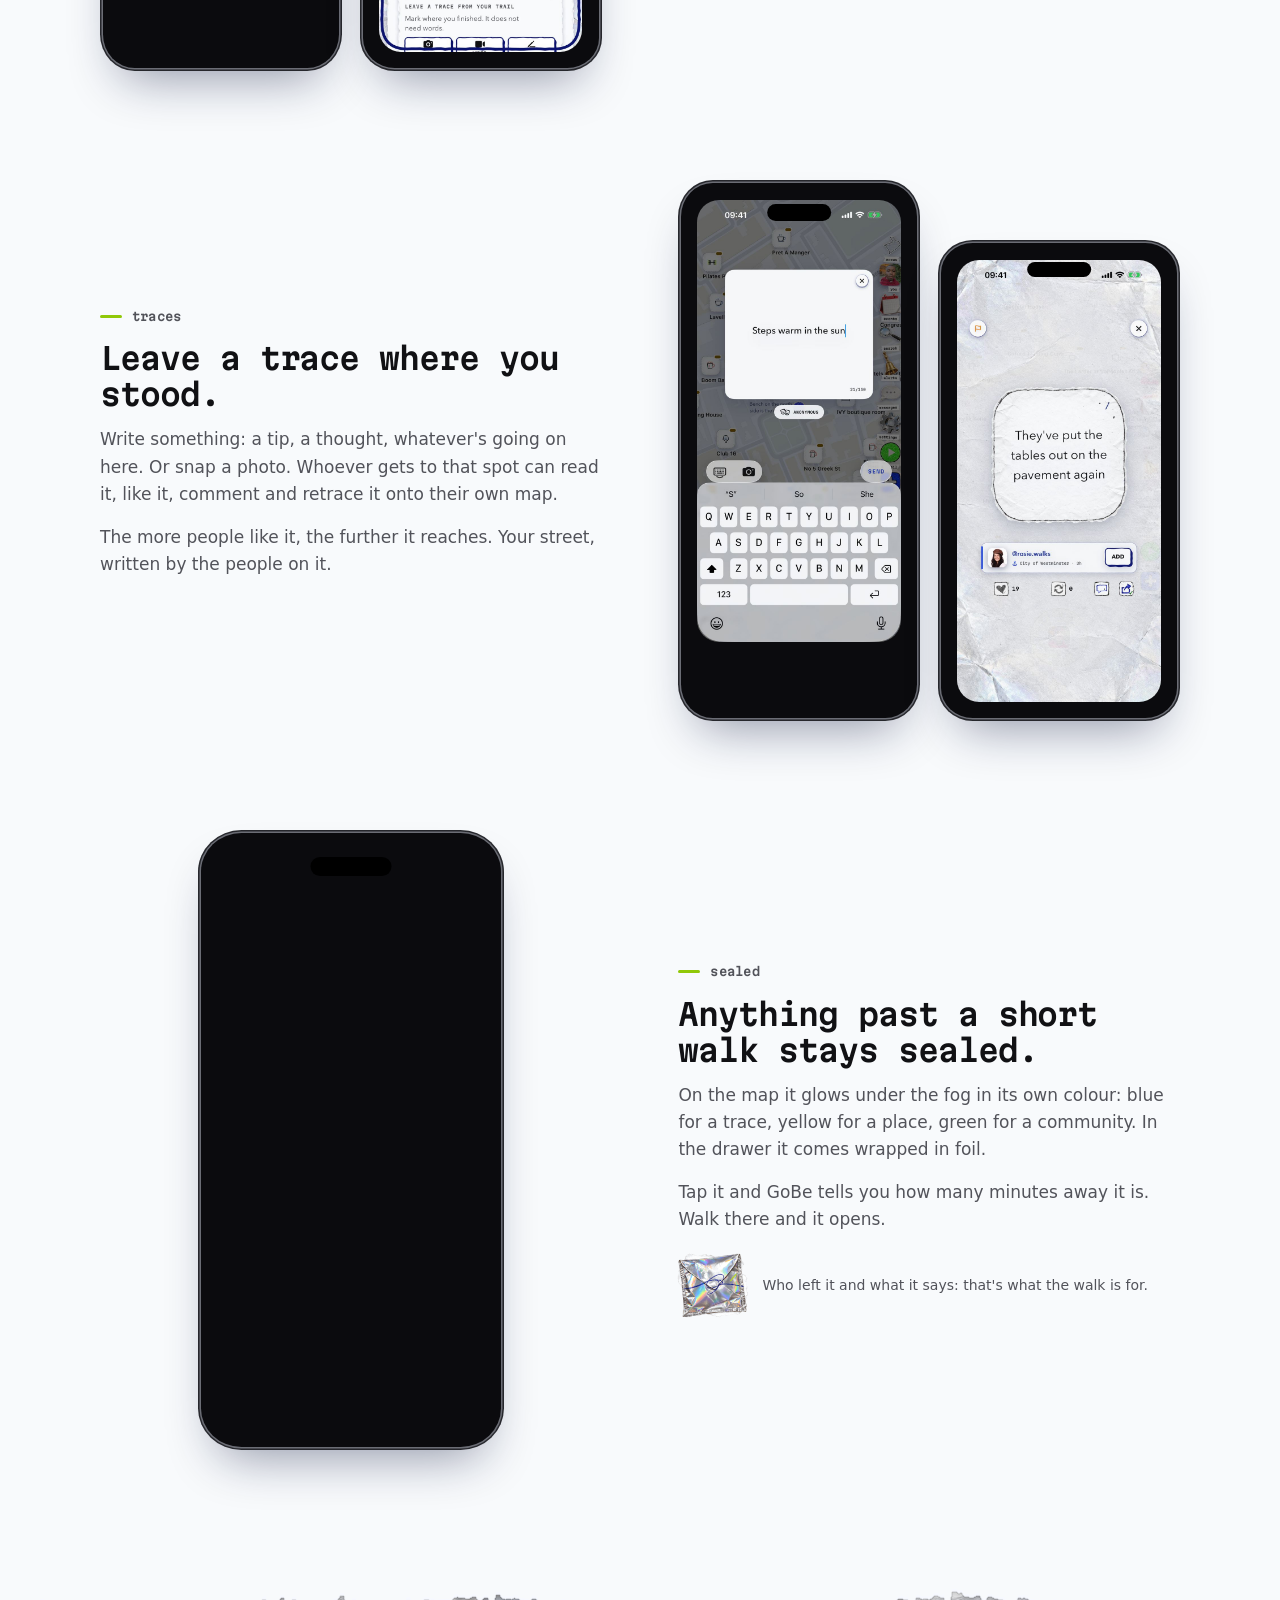
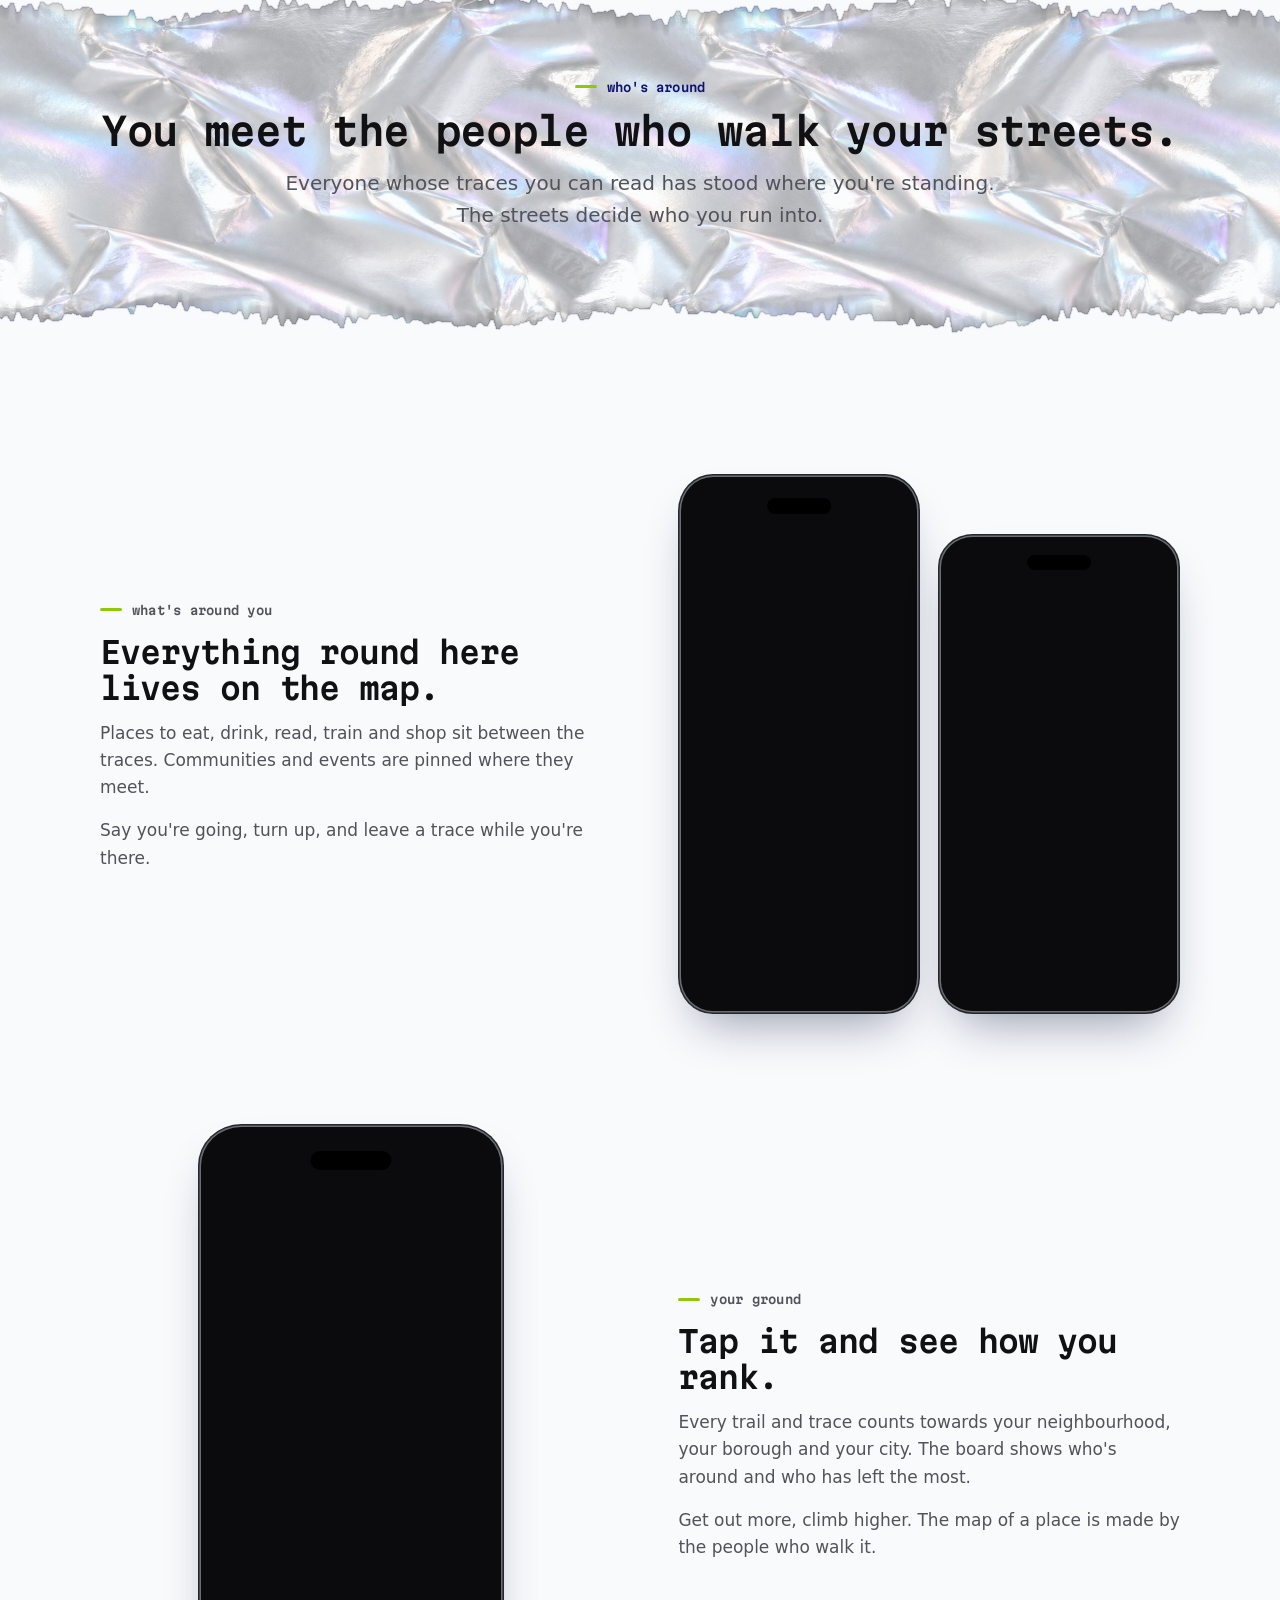
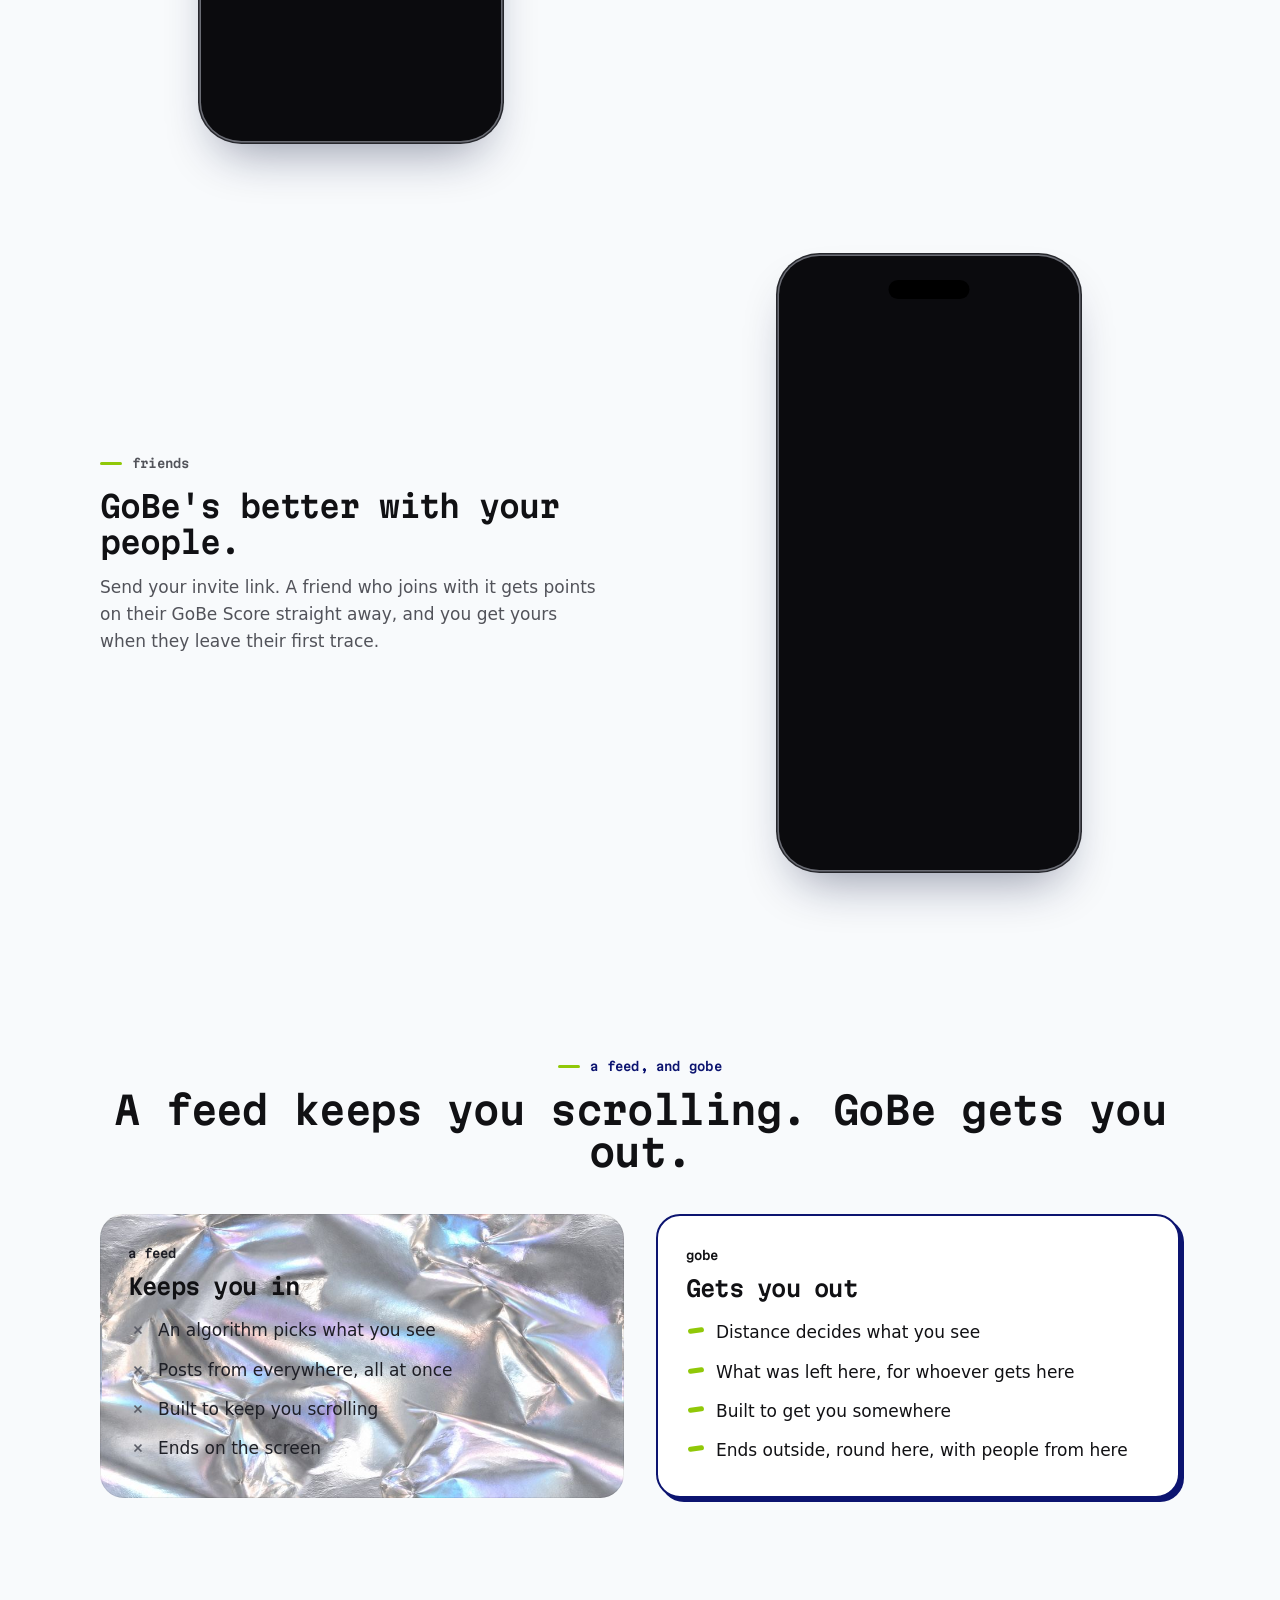
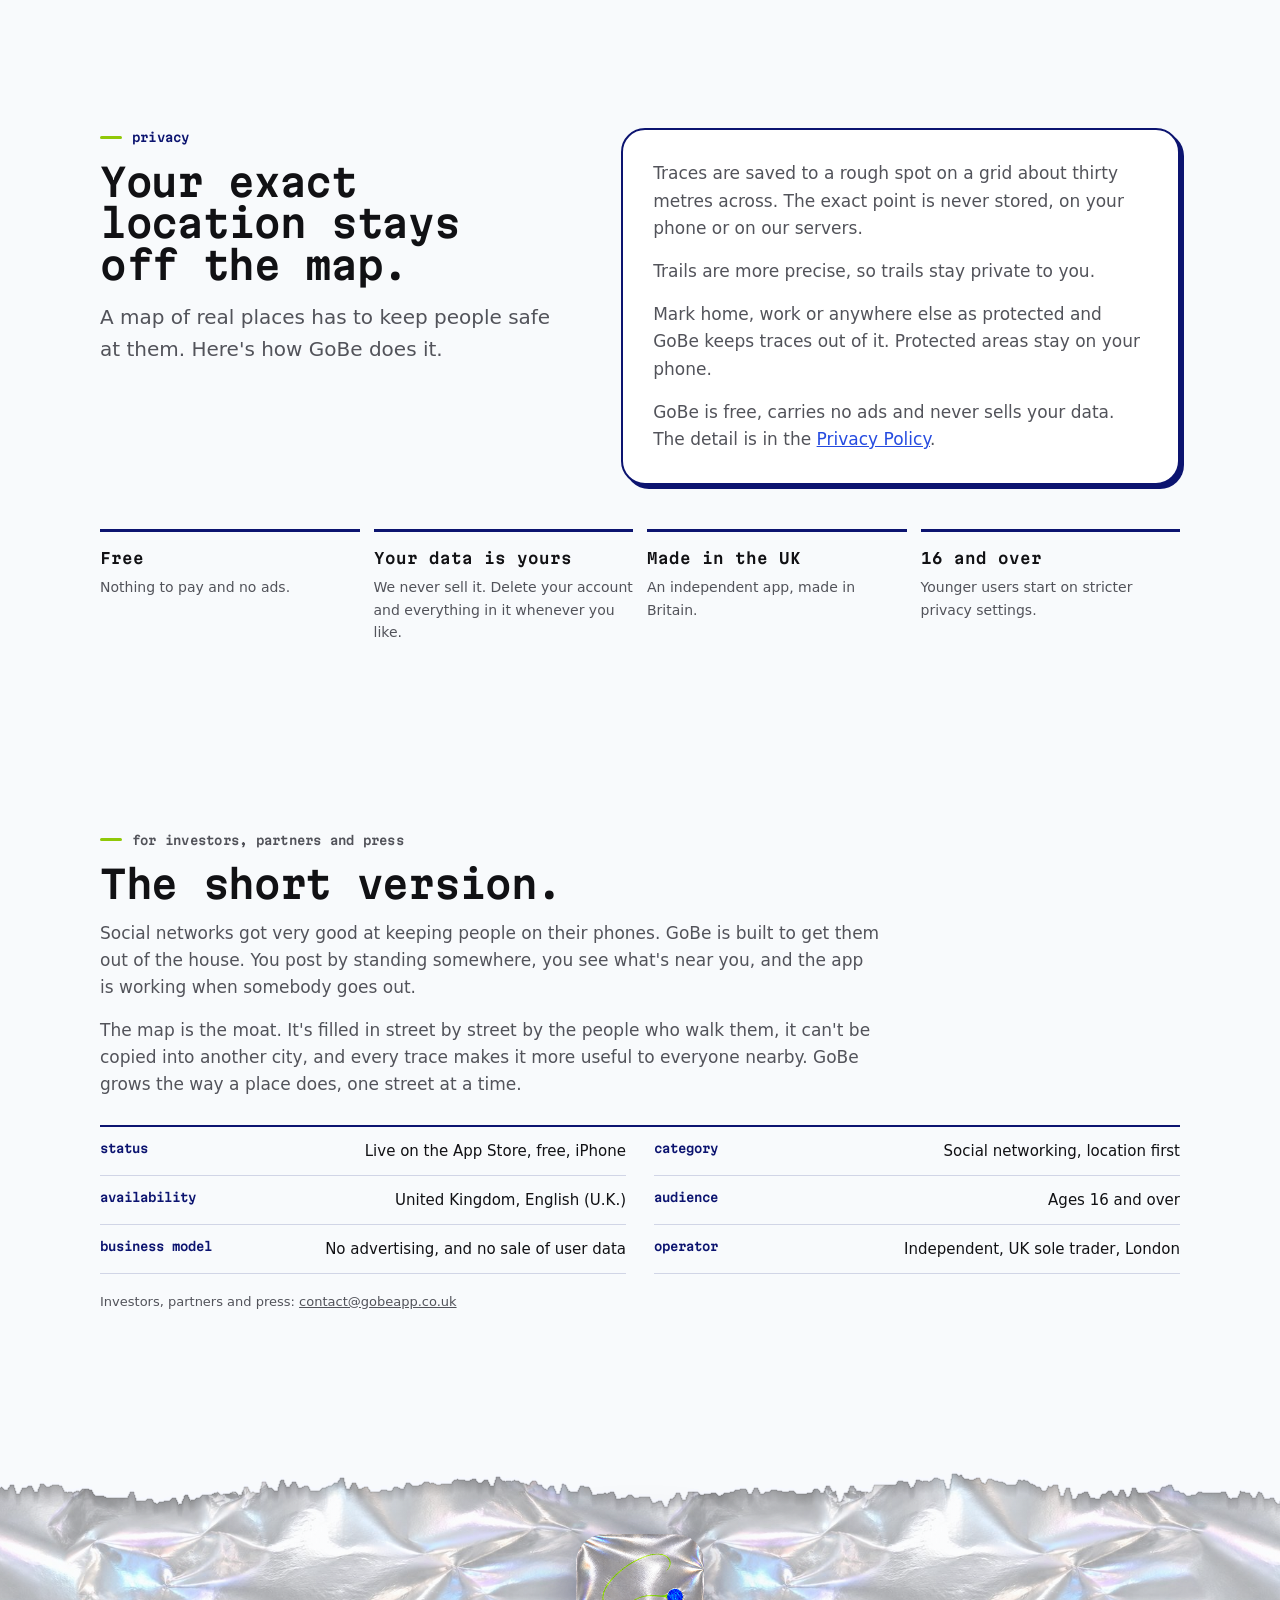
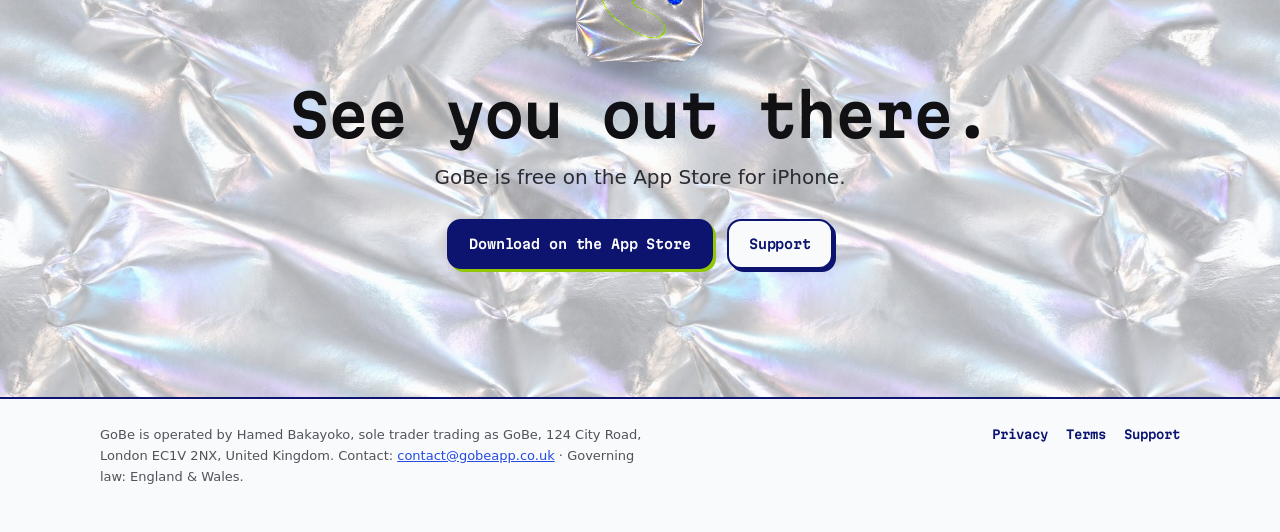
==== commit 5f0bdf4b: "Redesign: the 1.5 look, and copy in the app's own voice - Paper page, iridescent foil for the fog (h" ====
--- a/index.html
+++ b/index.html
@@ -3,224 +3,294 @@
 <head>
 <meta charset="utf-8">
 <meta name="viewport" content="width=device-width, initial-scale=1">
-<meta http-equiv="Content-Security-Policy" content="default-src 'none'; img-src 'self'; style-src 'self'; font-src 'self'; base-uri 'none'; form-action 'none'">
+<meta http-equiv="Content-Security-Policy" content="default-src 'none'; img-src 'self'; media-src 'self'; style-src 'self'; font-src 'self'; script-src 'sha256-oEoy8fxi2a8l94VcxmdRGE3MCil0uFfUREf/TikhL+g='; base-uri 'none'; form-action 'none'">
 <meta name="referrer" content="no-referrer">
-<title>A social network on a map, not in a feed · GoBe</title>
-<meta name="description" content="GoBe is a social network for meeting people and enjoying experiences local to you, offline. Record your journeys as trails, leave location-pinned posts called traces, and find the people whose lives cross the same streets.">
+<title>The social network on a map · GoBe</title>
+<meta name="description" content="GoBe is the social network on a map. Press play and walk, leave traces where you stood, and find what people have left round here. Free on iPhone.">
 <meta property="og:site_name" content="GoBe">
 <meta property="og:type" content="website">
-<meta property="og:title" content="A social network on a map, not in a feed · GoBe">
-<meta property="og:description" content="GoBe is a social network for meeting people and enjoying experiences local to you, offline. Record your journeys as trails, leave location-pinned posts called traces, and find the people whose lives cross the same streets.">
+<meta property="og:title" content="The social network on a map · GoBe">
+<meta property="og:description" content="GoBe is the social network on a map. Press play and walk, leave traces where you stood, and find what people have left round here. Free on iPhone.">
 <meta property="og:image" content="https://gobeapp.co.uk/assets/icon.png">
 <meta name="twitter:card" content="summary">
 <link rel="icon" type="image/png" href="assets/icon.png">
-<link rel="apple-touch-icon" href="assets/icon.png">
+<link rel="apple-touch-icon" href="assets/apple-touch-icon.png">
 <link rel="stylesheet" href="assets/style.css">
+<script>(function(){
+  var c = new URLSearchParams(location.search).get('invite');
+  if (c && /^[A-Za-z0-9]{4,12}$/.test(c)) {
+    location.replace('/f/?c=' + encodeURIComponent(c.toUpperCase()));
+  }
+})();</script>
 </head>
 <body>
-<div class="wrap home">
-<header class="site">
-<a class="brand" href="index.html"><img src="assets/gobe-logo.png" alt="GoBe" width="140" height="56"></a>
-<nav class="top"><a href="index.html" class="active">Home</a><a href="index.html#how">How it works</a><a href="privacy.html">Privacy</a><a href="terms.html">Terms</a><a href="support.html">Support</a><a class="get" href="https://apps.apple.com/gb/app/gobe-a-local-social-network/id6779702391">Get the app</a></nav>
-</header>
-<section class="hero">
+<div class="frame" aria-hidden="true"></div>
+<main class="home">
+<header class="site"><div class="bar">
+<a class="brand" href="index.html"><img src="assets/gobe-logo.png" alt="GoBe" width="520" height="231"></a>
+<nav class="top"><a href="index.html#how">How it works</a><a href="privacy.html">Privacy</a><a href="terms.html">Terms</a><a href="support.html">Support</a><a class="get" href="https://apps.apple.com/gb/app/gobe-a-local-social-network/id6779702391">Get the app</a></nav>
+</div></header>
+<section class="hero foil torn-below">
+<div class="bar">
 <div class="hero-copy">
-<p class="eyebrow">A local social network</p>
-<h1>The social network on a map, not in a feed.</h1>
-<p>GoBe helps you meet people and enjoy experiences local to you, offline. People record
-their everyday journeys as <strong>trails</strong> and leave location-pinned posts, called
-<strong>traces</strong>, for others to discover where they were created.</p>
-<div class="hero-cta">
+<p class="eyebrow">The social network on a map</p>
+<h1>Go beyond the screen.</h1>
+<p class="lede">Press play and walk. The fog lifts behind you, and the <strong>traces</strong>
+people have left round here turn up underneath: notes, photos and moments pinned to the spot
+they happened.</p>
+<div class="btns">
 <a class="btn primary" href="https://apps.apple.com/gb/app/gobe-a-local-social-network/id6779702391">Download on the App Store</a>
-<a href="#how">See how it works &rsaquo;</a>
-</div>
-<p class="note">Free for iPhone · Made in the UK · For ages 16+</p>
+<a class="btn" href="#how">How it works</a>
+</div>
+<p class="note">Free on iPhone · Made in the UK · Ages 16+</p>
 </div>
 <div class="hero-media">
-<img class="shot" src="assets/screens/map.jpg" width="720" height="1565"
-  alt="The GoBe map of central London, covered in traces left by people nearby">
-</div>
-</section>
-
-<div class="thesis">
-<p class="eyebrow">The whole idea</p>
-<p>As trails overlap, GoBe reveals the people whose lives <em>cross the same streets</em>.</p>
-</div>
-
-<div class="beat mid" id="how">
-<h2>Three moves, and that is the whole app.</h2>
-<p>No ranking, no recommendations, no infinite scroll. Where you went, what you left,
-and who else has been there.</p>
-</div>
-
-<div class="steps">
-<div class="step">
-<div class="num">1</div>
-<h3>Walk your day</h3>
-<p>Press play and GoBe quietly records the route you take as a <span class="word">trail</span>.
-When you finish you keep the line you walked, how far you went and how long you were outside.</p>
-</div>
-<div class="step">
-<div class="num">2</div>
+<span class="whisper">see you out there.</span>
+<div class="phone"><img src="assets/screens/fog-walk.jpg" width="720" height="1564"
+  alt="The GoBe map of Soho under iridescent foil, torn open along a walk, with a green trail running through the cleared streets"></div>
+</div>
+</div>
+</section>
+
+<section class="band idea">
+<div class="bar">
+<div class="pic">
+<img class="tape" src="assets/tape.png" alt="" width="220" height="80">
+<img src="assets/cut-through.jpg" width="1100" height="1100" loading="lazy"
+  alt="A green route and a blue dot on a paper map, showing through a tear in crumpled holographic foil">
+</div>
+<div>
+<p class="eyebrow">The idea</p>
+<h2>Everything on GoBe is somewhere. You find it by going there.</h2>
+<p class="lede">Every trace is pinned to the spot it was left. Your map starts under fog and
+you clear it on foot. Cross paths with someone and, if you've both said yes, GoBe tells you.</p>
+<span class="whisper">you have to go outside to cut through it.</span>
+</div>
+</div>
+</section>
+
+<section class="band tight center" id="how">
+<div class="bar">
+<p class="eyebrow">How it works</p>
+<h2>Walk. Leave a trace. Go and find one.</h2>
+<p class="lede">That's the whole app. Everything you see on the map was left by someone who
+stood there.</p>
+<div class="moves">
+<div class="move">
+<img class="rank" src="assets/rank-1.png" alt="1" width="120" height="120">
+<img class="sticker" src="assets/play.png" alt="" width="160" height="160">
+<h3>Press play and walk</h3>
+<p>GoBe draws your route as a <span class="word">trail</span> and the fog lifts behind you.
+The ground you clear stays clear all day.</p>
+</div>
+<div class="move">
+<img class="rank" src="assets/rank-2.png" alt="2" width="120" height="120">
+<img class="sticker" src="assets/plus.png" alt="" width="160" height="160">
 <h3>Leave a trace</h3>
-<p>A <span class="word">trace</span> is a post pinned to the spot it belongs to: a note, a photo,
-a video, or nothing at all. An empty trace still says the truest thing there is, that you were here.</p>
-</div>
-<div class="step">
-<div class="num">3</div>
-<h3>Be found there</h3>
-<p>Traces stay where they were made. They are read by whoever gets to that spot, which means
-the only way to reach one another is to actually <span class="word">turn up</span>.</p>
-</div>
-</div>
-
-<div class="beat">
-<h2>Your day, kept as a line on the map.</h2>
-<p>A trail is a record of somewhere you actually went, not a post about it. Trails are
-private to you by default, and what they are for is what happens when they overlap.</p>
-</div>
-
-<div class="split duo">
-<div class="split-media"><div class="pair">
-<img class="shot" src="assets/screens/recording.jpg" width="720" height="1565" loading="lazy"
-  alt="A GoBe trail being recorded along Whitehall, the walked route drawn in green behind the walker">
-<img class="shot" src="assets/screens/trail.jpg" width="720" height="1565" loading="lazy"
-  alt="A finished GoBe trail along the South Bank, with distance travelled, time outside and a timeline of the traces left along the way">
-</div></div>
-<div class="split-copy">
+<p>Write a line, snap a photo or film something. Your <span class="word">trace</span> sits on
+the spot for whoever comes along next.</p>
+</div>
+<div class="move">
+<img class="rank" src="assets/rank-3.png" alt="3" width="120" height="120">
+<img class="sticker" src="assets/sealed.png" alt="" width="240" height="240">
+<h3>Go there to read it</h3>
+<p>Traces further off glow under the fog. Walk up to one and it opens. You have to
+<span class="word">turn up</span>.</p>
+</div>
+</div>
+
+<div class="films">
+<figure class="film">
+<img class="tape" src="assets/tape.png" alt="" width="220" height="80">
+<video src="assets/films/walk.mp4" poster="assets/films/walk.jpg" width="660" height="450"
+  autoplay muted loop playsinline preload="metadata" aria-label="A walk along Whitehall tearing the foil open behind the walker"></video>
+<figcaption>the fog lifts as you walk.<span>What you clear stays clear all day. Tomorrow the fog rolls back in, so off you go again.</span></figcaption>
+</figure>
+<figure class="film">
+<img class="tape" src="assets/tape.png" alt="" width="220" height="80">
+<video src="assets/films/trace.mp4" poster="assets/films/trace.jpg" width="660" height="450"
+  autoplay muted loop playsinline preload="metadata" aria-label="A trace left on the map, holding open the ground around it as likes arrive"></video>
+<figcaption>a trace holds its ground.<span>Every like, comment and retrace pushes the fog further back round it.</span></figcaption>
+</figure>
+</div>
+</div>
+</section>
+
+<section class="band">
+<div class="bar">
+<div class="row">
+<div class="media pair">
+<div class="phone"><img src="assets/screens/walk.jpg" width="720" height="1564" loading="lazy"
+  alt="A GoBe trail being recorded through Soho, the walked route drawn in green"></div>
+<div class="phone"><img src="assets/screens/trail.jpg" width="720" height="1564" loading="lazy"
+  alt="A finished GoBe trail, with the route on a map, the distance travelled and the time spent outside"></div>
+</div>
+<div class="copy">
 <p class="eyebrow">Trails</p>
-<h3>Recorded while you walk, kept when you stop.</h3>
-<p>GoBe follows the route in the background while a trail is running, up to twelve hours,
-and stops the moment you finish. What you get back is a keepsake of the day: the shape of
-the walk, the distance, the time you spent outside and every trace you left, in order.</p>
-<p>Turn location off part way through and the trail is discarded rather than half kept.
-It is a record of a real journey or it is nothing.</p>
-</div>
-</div>
-
-<div class="split duo rev">
-<div class="split-media"><div class="pair">
-<img class="shot" src="assets/screens/trace.jpg" width="720" height="1565" loading="lazy"
-  alt="A GoBe trace opened on the map, reading &quot;Great spot for watching the world go by&quot;, with its author, likes and retraces">
-<img class="shot" src="assets/screens/compose.jpg" width="720" height="1565" loading="lazy"
-  alt="Leaving a trace in GoBe, a note being written on a paper card pinned to the spot on the map">
-</div></div>
-<div class="split-copy">
+<h3>Press it again to keep it.</h3>
+<p>A trail records your route while you walk, for up to twelve hours. Press stop and you keep
+the lot: the line you walked, how far you went, how long you were outside and every trace you
+left on the way.</p>
+<p>Switch location off halfway and GoBe bins the trail. A trail is a real walk, start to finish.</p>
+</div>
+</div>
+
+<div class="row rev">
+<div class="media pair">
+<div class="phone"><img src="assets/screens/compose.jpg" width="720" height="1564" loading="lazy"
+  alt="Leaving a trace in GoBe: a short note being written on a card pinned to the spot"></div>
+<div class="phone"><img src="assets/screens/trace.jpg" width="720" height="1564" loading="lazy"
+  alt="A trace opened in GoBe, reading &quot;They've put the tables out on the pavement again&quot;"></div>
+</div>
+<div class="copy">
 <p class="eyebrow">Traces</p>
-<h3>Something small, left where it happened.</h3>
-<p>Tap a trace to read it, like it, or retrace it onto your own map. Reach one in person and
-you can <strong>pass</strong> it, which records that you made it to the same place rather than
-posting a copy of somebody else's moment.</p>
-<p>Your neighbourhood, described by the people who walk it, in the spots they were describing.</p>
-</div>
-</div>
-
-<div class="beat">
-<h2>Then the map starts introducing you.</h2>
-<p>This is the part a feed cannot do. Geography, not an algorithm, decides who you meet.</p>
-</div>
-
-<div class="split">
-<div class="split-media">
-<img class="shot" src="assets/screens/places.jpg" width="720" height="1565" loading="lazy"
-  alt="The GoBe map showing the traces sitting around the reader: a cafe window, a park path, a bookshop, a sunset spot and somewhere to have lunch">
-</div>
-<div class="split-copy">
-<p class="eyebrow">People, places, communities</p>
-<h3>The people whose lives cross the same streets.</h3>
-<p>Everyone whose traces are within reach of you is somebody who has been standing where you
-are standing. GoBe can also notice when another person has walked a street you walked, and
-tell you both, if you have each chosen to be told.</p>
-<p>Alongside them sits what is actually around you: places to eat, drink, read, train, shop
-and do something, so the map answers the ordinary question of what to do this afternoon as
-well as the bigger one of who is out there.</p>
-</div>
-</div>
-
-<div class="beat">
-<h2>Every trace adds up to somewhere.</h2>
-<p>A trail travelled and a trace left are not just yours. They are a contribution to the life
-of a neighbourhood, a borough and a city, which is the reason to keep participating in the
-place you already live.</p>
-</div>
-
-<div class="wide">
-<img class="shot" src="assets/screens/areas.jpg" width="720" height="836" loading="lazy"
-  alt="GoBe's areas screen, showing the reader standing second of forty-seven in Mitcham and fifth of a hundred and thirty-two in Merton">
-<div class="wide-copy">
-<p class="eyebrow">Neighbourhood, borough, city</p>
-<p>The same walking, counted at every scale it belongs to. Not a score for its own sake:
-a way of showing that turning up in your own area is worth something, and that the map of
-a place is built by the people who live in it.</p>
-</div>
-</div>
-
-<div class="contrast">
-<div class="col was">
-<p class="ceyebrow">A feed</p>
-<h3>Rewards attention</h3>
+<h3>Leave a trace where you stood.</h3>
+<p>Write something: a tip, a thought, whatever's going on here. Or snap a photo. Whoever gets
+to that spot can read it, like it, comment and retrace it onto their own map.</p>
+<p>The more people like it, the further it reaches. Your street, written by the people on it.</p>
+</div>
+</div>
+
+<div class="row">
+<div class="media">
+<div class="phone"><img src="assets/screens/sealed.jpg" width="720" height="1564" loading="lazy"
+  alt="The GoBe drawer, where traces beyond a short walk are dealt wrapped in iridescent foil"></div>
+</div>
+<div class="copy">
+<p class="eyebrow">Sealed</p>
+<h3>Anything past a short walk stays sealed.</h3>
+<p>On the map it glows under the fog in its own colour: blue for a trace, yellow for a place,
+green for a community. In the drawer it comes wrapped in foil.</p>
+<p>Tap it and GoBe tells you how many minutes away it is. Walk there and it opens.</p>
+<div class="extra"><img src="assets/sealed.png" alt="" width="240" height="240">
+<p>Who left it and what it says: that's what the walk is for.</p></div>
+</div>
+</div>
+</div>
+</section>
+
+<section class="band foil torn-above torn-below">
+<div class="bar center">
+<p class="eyebrow">Who's around</p>
+<h2>You meet the people who walk your streets.</h2>
+<p class="lede">Everyone whose traces you can read has stood where you're standing.
+The streets decide who you run into.</p>
+</div>
+</section>
+
+<section class="band">
+<div class="bar">
+<div class="row rev">
+<div class="media pair">
+<div class="phone"><img src="assets/screens/map.jpg" width="720" height="1564" loading="lazy"
+  alt="The GoBe map of central London with traces, places and events laid on the streets"></div>
+<div class="phone"><img src="assets/screens/event.jpg" width="720" height="1564" loading="lazy"
+  alt="An event board in GoBe, Records in the Square, with Going, Maybe and Can't go"></div>
+</div>
+<div class="copy">
+<p class="eyebrow">What's around you</p>
+<h3>Everything round here lives on the map.</h3>
+<p>Places to eat, drink, read, train and shop sit between the traces. Communities and events
+are pinned where they meet.</p>
+<p>Say you're going, turn up, and leave a trace while you're there.</p>
+</div>
+</div>
+
+<div class="row">
+<div class="media">
+<div class="phone"><img src="assets/screens/board.jpg" width="720" height="1564" loading="lazy"
+  alt="GoBe's leaderboard for Westminster: who's around, ranked, with the reader fourth"></div>
+</div>
+<div class="copy">
+<p class="eyebrow">Your ground</p>
+<h3>Tap it and see how you rank.</h3>
+<p>Every trail and trace counts towards your neighbourhood, your borough and your city. The
+board shows who's around and who has left the most.</p>
+<p>Get out more, climb higher. The map of a place is made by the people who walk it.</p>
+</div>
+</div>
+
+<div class="row rev">
+<div class="media">
+<div class="phone"><img src="assets/screens/invite.jpg" width="720" height="1564" loading="lazy"
+  alt="GoBe's invite page, with a personal link to share with friends"></div>
+</div>
+<div class="copy">
+<p class="eyebrow">Friends</p>
+<h3>GoBe's better with your people.</h3>
+<p>Send your invite link. A friend who joins with it gets points on their GoBe Score straight
+away, and you get yours when they leave their first trace.</p>
+</div>
+</div>
+</div>
+</section>
+
+<section class="band tight">
+<div class="bar center">
+<p class="eyebrow">A feed, and GoBe</p>
+<h2>A feed keeps you scrolling. GoBe gets you out.</h2>
+<div class="versus">
+<div class="side feed">
+<p class="who">A feed</p>
+<h3>Keeps you in</h3>
 <ul>
-<li>Ranked by an algorithm optimising for time spent</li>
-<li>Everybody's content, from everywhere, all at once</li>
-<li>The best outcome is that you keep scrolling</li>
+<li>An algorithm picks what you see</li>
+<li>Posts from everywhere, all at once</li>
+<li>Built to keep you scrolling</li>
 <li>Ends on the screen</li>
 </ul>
 </div>
-<div class="col is">
-<p class="ceyebrow">GoBe</p>
-<h3>Rewards turning up</h3>
+<div class="side gobe">
+<p class="who">GoBe</p>
+<h3>Gets you out</h3>
 <ul>
-<li>Arranged by geography, so distance decides what you see</li>
-<li>What was left here, found by whoever gets here</li>
-<li>The best outcome is that you go somewhere</li>
-<li>Ends outside, in your own area, with people from it</li>
+<li>Distance decides what you see</li>
+<li>What was left here, for whoever gets here</li>
+<li>Built to get you somewhere</li>
+<li>Ends outside, round here, with people from here</li>
 </ul>
 </div>
 </div>
-
-<div class="beat">
-<h2>Built so that being outside stays safe.</h2>
-<p>A social network made of real places only works if it never becomes a way to find a
-person at one.</p>
-</div>
-
-<div class="split rev">
-<div class="split-media">
-<img class="shot" src="assets/screens/privacy.jpg" width="720" height="1565" loading="lazy"
-  alt="GoBe's privacy screen, where protected areas such as home or work are set and kept off the map">
-</div>
-<div class="split-copy">
+</div>
+</section>
+
+<section class="band privacy">
+<div class="bar two">
+<div>
 <p class="eyebrow">Privacy</p>
-<h3>Your map, not your whereabouts.</h3>
-<p>Traces are saved to an approximate spot, rounded to a grid roughly thirty metres across,
-and the exact coordinate is never stored, on your device or on our servers. The route of a
-trail is more detailed, and that is exactly why a trail stays private to you.</p>
-<p>Mark protected areas such as home or work and GoBe refuses to place a trace inside them.
-Those areas are kept on your device only. No ads, and we never sell your data.</p>
-</div>
-</div>
-
+<h2>Your exact location stays off the map.</h2>
+<p class="lede">A map of real places has to keep people safe at them. Here's how GoBe does it.</p>
+</div>
+<div class="sheet">
+<p>Traces are saved to a rough spot on a grid about thirty metres across. The exact point is
+never stored, on your phone or on our servers.</p>
+<p>Trails are more precise, so trails stay private to you.</p>
+<p>Mark home, work or anywhere else as protected and GoBe keeps traces out of it. Protected
+areas stay on your phone.</p>
+<p>GoBe is free, carries no ads and never sells your data. The detail is in the
+<a href="privacy.html">Privacy Policy</a>.</p>
+</div>
+</div>
+<div class="bar">
 <div class="values">
-<div class="value"><div class="vtitle">No ads</div><p>Nothing following you around. GoBe is not built on attention.</p></div>
-<div class="value"><div class="vtitle">Your data</div><p>We never sell it. Delete your account and content any time.</p></div>
-<div class="value"><div class="vtitle">Made in the UK</div><p>A small, independent app, built with care in Britain.</p></div>
-<div class="value"><div class="vtitle">Ages 16+</div><p>Higher-privacy defaults for younger users, by design.</p></div>
-</div>
-
-<div class="beat" id="about">
-<h2>Reading this as a business?</h2>
-</div>
-
-<div class="brief">
-<h3>The short version.</h3>
-<p>Social networks have spent fifteen years getting better at holding people in a feed and
-worse at getting them into a room. GoBe puts the network back on the ground: the unit of
-content is a place you stood in, the unit of distribution is how near you are to it, and the
-success condition is that somebody leaves the house.</p>
-<p>That geography is also the moat. A map filled in by the people who walk a neighbourhood
-cannot be bought or scraped into existence somewhere else, and it gets more useful to
-everybody in that neighbourhood with each trace left in it. GoBe grows the way a place does,
-street by street, rather than all at once and everywhere.</p>
+<div class="value"><div class="vtitle">Free</div><p>Nothing to pay and no ads.</p></div>
+<div class="value"><div class="vtitle">Your data is yours</div><p>We never sell it. Delete your account and everything in it whenever you like.</p></div>
+<div class="value"><div class="vtitle">Made in the UK</div><p>An independent app, made in Britain.</p></div>
+<div class="value"><div class="vtitle">16 and over</div><p>Younger users start on stricter privacy settings.</p></div>
+</div>
+</div>
+</section>
+
+<section class="band tight brief" id="about">
+<div class="bar">
+<p class="eyebrow">For investors, partners and press</p>
+<h2>The short version.</h2>
+<p>Social networks got very good at keeping people on their phones. GoBe is built to get them
+out of the house. You post by standing somewhere, you see what's near you, and the app is
+working when somebody goes out.</p>
+<p>The map is the moat. It's filled in street by street by the people who walk them, it can't
+be copied into another city, and every trace makes it more useful to everyone nearby. GoBe
+grows the way a place does, one street at a time.</p>
 <div class="facts">
 <div class="fact"><div class="k">Status</div><div class="v">Live on the App Store, free, iPhone</div></div>
 <div class="fact"><div class="k">Category</div><div class="v">Social networking, location first</div></div>
@@ -231,23 +301,25 @@
 </div>
 <p class="note">Investors, partners and press: <a href="mailto:contact@gobeapp.co.uk">contact@gobeapp.co.uk</a></p>
 </div>
-
-<div class="closer">
-<h2>Go be somewhere.</h2>
-<p>GoBe is free on the App Store, for iPhone. Here is everything about how it works and how
-we look after your data.</p>
-<div class="hero-cta center">
+</section>
+
+<section class="closer foil torn-above">
+<div class="bar">
+<img class="icon" src="assets/icon-rounded.png" alt="" width="360" height="360">
+<h2>See you out there.</h2>
+<p class="lede">GoBe is free on the App Store for iPhone.</p>
+<div class="btns">
 <a class="btn primary" href="https://apps.apple.com/gb/app/gobe-a-local-social-network/id6779702391">Download on the App Store</a>
-<a class="btn" href="privacy.html">Privacy Policy</a>
-<a class="btn" href="terms.html">Terms</a>
 <a class="btn" href="support.html">Support</a>
 </div>
 </div>
-
-<footer class="site">
-<p>GoBe is operated by Hamed Bakayoko, sole trader trading as GoBe, 124 City Road, London EC1V 2NX, United Kingdom.<br>
+</section>
+
+</main>
+<footer class="site"><div class="bar">
+<p>GoBe is operated by Hamed Bakayoko, sole trader trading as GoBe, 124 City Road, London EC1V 2NX, United Kingdom.
 Contact: <a href="mailto:contact@gobeapp.co.uk">contact@gobeapp.co.uk</a> · Governing law: England &amp; Wales.</p>
-</footer>
-</div>
+<nav><a href="privacy.html">Privacy</a><a href="terms.html">Terms</a><a href="support.html">Support</a></nav>
+</div></footer>
 </body>
 </html>
--- a/assets/style.css
+++ b/assets/style.css
@@ -1,251 +1,311 @@
 
-@font-face{font-family:'Cormorant Garamond';font-style:normal;font-weight:400;
-  font-display:swap;src:url('fonts/cormorant-regular.woff') format('woff')}
-@font-face{font-family:'Cormorant Garamond';font-style:normal;font-weight:700;
-  font-display:swap;src:url('fonts/cormorant-bold.woff') format('woff')}
+/* GoBe 1.5: the physical internet.
+   Foil is the screen's layer, the technology wrapped round everyday life.
+   Paper is the person's: what you walked, what you left. The page is paper,
+   the foil is torn wherever the site says "go outside", and a biro line goes
+   round the whole window the way the app draws one round its pages. */
+
+@font-face{font-family:'Martian Mono';font-style:normal;font-weight:600;
+  font-display:swap;src:url('fonts/martian-mono-semibold.woff2') format('woff2')}
+@font-face{font-family:'Martian Mono';font-style:normal;font-weight:400;
+  font-display:swap;src:url('fonts/martian-mono-regular.woff2') format('woff2')}
+@font-face{font-family:'Caveat';font-style:normal;font-weight:700;
+  font-display:swap;src:url('fonts/caveat-bold.woff2') format('woff2')}
 
 :root{
-  /* Exact GoBe design-system values (GoBeColors.swift) */
-  --paper:#E8DCC4; --paper-light:#F5EBD3; --paper-aged:#D6C49F;
-  --cardboard:#B88C58; --cardboard-dark:#7E5A32;
-  --ink:#2B241D; --ink-muted:#6F675A;
-  --go:#5E8205; --go-bright:#90C808; --be:#2F7BFF; --be-dark:#154AA8;
-  --stamp:#E89135; --red:#E84C3D;
-  --border:rgba(126,90,50,.35); --border-soft:rgba(126,90,50,.25);
-  --shadow:rgba(43,36,29,.16);
-  --serif:'Cormorant Garamond',Georgia,'Times New Roman',serif;
+  /* GoBeColors.swift, 1.5 */
+  --paper:#F8FAFC; --paper-base:#EEF1F5; --paper-aged:#DFE4EC;
+  --ink:#111114; --muted:#52535A; --faint:#7A8298;
+  --biro:#0C1470; --ballpoint:#0A1BB0;
+  --go:#90C808; --go-glow:#C4F03C; --go-dark:#4E7A00; --highlighter:#B4E02E;
+  --be:#254BE0; --be-dark:#162C9A; --red:#E84C3D;
+  --line:rgba(12,20,112,.16);
+  --mono:'Martian Mono',ui-monospace,'SF Mono',Menlo,Consolas,monospace;
   --sans:'Avenir Next','Avenir','Segoe UI',system-ui,-apple-system,'Helvetica Neue',Arial,sans-serif;
+  --hand:'Caveat','Bradley Hand','Segoe Print',cursive;
+  --gutter:clamp(18px,4vw,40px);
+  --max:1160px;
 }
 *{box-sizing:border-box}
-html{-webkit-text-size-adjust:100%}
+html{-webkit-text-size-adjust:100%; scroll-behavior:smooth}
 body{
   margin:0; background:var(--paper); color:var(--ink);
-  font-family:var(--sans); font-size:17px; line-height:1.62;
-  -webkit-font-smoothing:antialiased;
-}
-/* barely-there paper fibre grain, matching the app's paperGrain() pass */
+  font-family:var(--sans); font-size:17px; line-height:1.6;
+  -webkit-font-smoothing:antialiased; overflow-x:hidden;
+}
+/* paper fibre, as the app's paperGrain() */
 body::before{
-  content:""; position:fixed; inset:0; pointer-events:none; z-index:9999;
+  content:""; position:fixed; inset:0; pointer-events:none; z-index:90;
   opacity:.035; mix-blend-mode:multiply; background-image:url('grain.svg');
 }
-.wrap{max-width:700px; margin:0 auto; padding:38px 22px 80px}
-
-header.site{position:relative; border-bottom:1px solid var(--border); padding-bottom:18px; margin-bottom:34px}
-/* washi-tape strip taped over the header, like the app's card headers */
-header.site::before{
-  content:""; position:absolute; top:-14px; right:26px; width:76px; height:17px;
-  background:var(--go-bright); opacity:.72; transform:rotate(-2.5deg);
-  box-shadow:inset 0 0 0 .5px rgba(126,90,50,.4);
-  background-image:repeating-linear-gradient(90deg,rgba(255,255,255,.16) 0 1px,transparent 1px 8px);
-}
-.brand{display:inline-flex; align-items:center; text-decoration:none}
-.brand img{height:56px; width:auto; display:block}
-nav.top{margin-top:13px; font-size:12px; text-transform:uppercase; letter-spacing:1.2px; font-weight:600}
-nav.top a{color:var(--ink-muted); text-decoration:none; margin-right:20px; padding-bottom:3px;
-  border-bottom:2px solid transparent; display:inline-block; white-space:nowrap; line-height:2.1}
-nav.top a:hover{color:var(--ink)}
-nav.top a.active{color:var(--ink); border-bottom-color:var(--go-bright)}
-/* the store link is the only outward one up here, so it carries GoBe blue */
-nav.top a.get{color:var(--be); border-bottom-color:var(--be); margin-right:0}
-nav.top a.get:hover{color:var(--be-dark); border-bottom-color:var(--be-dark)}
-
-h1{font-family:var(--serif); font-weight:700; font-size:44px; line-height:1.08; letter-spacing:.2px; margin:0 0 10px}
-h2{font-family:var(--serif); font-weight:700; font-size:27px; line-height:1.15; margin:40px 0 12px; color:var(--ink)}
+/* the biro line round the window */
+.frame{
+  position:fixed; inset:7px; z-index:100; pointer-events:none;
+  border:3.5px solid var(--biro); border-radius:30px;
+  box-shadow:inset 1px -1px 0 rgba(12,20,112,.35);
+}
+img,video{max-width:100%; height:auto; display:block}
+a{color:var(--be)}
+a:hover{color:var(--be-dark)}
 p{margin:0 0 16px}
 ul{margin:0 0 16px; padding-left:22px}
 li{margin:0 0 9px}
-a{color:var(--be)}
 strong{font-weight:700}
-
-/* Passport-style stamp, used for the "Last updated" line */
-.stamp{display:inline-block; font-size:12px; font-weight:700; letter-spacing:1.4px;
-  text-transform:uppercase; color:var(--stamp); border:1.5px solid rgba(232,145,53,.55);
-  border-radius:4px; padding:5px 10px; transform:rotate(-1.5deg); margin:0 0 26px}
-
-/* paperLight card with warm printed edge + soft ink shadow */
-.card{background:var(--paper-light); border:1px solid var(--border-soft);
-  border-radius:26px; padding:26px 28px; margin:0 0 24px;
-  box-shadow:0 16px 34px rgba(43,36,29,.14), 0 2px 0 rgba(255,255,255,.55) inset}
+h1,h2,h3{font-family:var(--mono); font-weight:600; letter-spacing:-.035em; margin:0; color:var(--ink)}
+h1{font-size:clamp(34px,5.6vw,62px); line-height:1.04}
+h2{font-size:clamp(25px,3.4vw,38px); line-height:1.1; margin:0 0 14px}
+h3{font-size:clamp(18px,2vw,22px); line-height:1.2; margin:0 0 10px}
+.bar{max-width:var(--max); margin:0 auto; padding:0 var(--gutter)}
+
+/* Buttons: a drawn box and a pen shadow, pressed when you press them. */
+.btn{
+  display:inline-flex; align-items:center; gap:10px; justify-content:center;
+  font-family:var(--mono); font-weight:600; font-size:13px; letter-spacing:-.01em;
+  color:var(--biro); background:var(--paper); text-decoration:none;
+  border:2px solid var(--biro); border-radius:14px; padding:13px 20px 12px;
+  box-shadow:3px 3px 0 var(--biro); transition:transform .08s ease, box-shadow .08s ease;
+}
+.btn:hover{color:var(--biro); transform:translate(1px,1px); box-shadow:2px 2px 0 var(--biro)}
+.btn:active{transform:translate(3px,3px); box-shadow:0 0 0 var(--biro)}
+.btn.primary{background:var(--biro); color:#fff; box-shadow:3px 3px 0 var(--go)}
+.btn.primary:hover{color:#fff; box-shadow:2px 2px 0 var(--go)}
+.btn.primary:active{box-shadow:0 0 0 var(--go)}
+.btn .apple{width:15px; height:18px; flex:none}
+
+.eyebrow{font-family:var(--mono); font-size:12px; font-weight:600; letter-spacing:.02em;
+  color:var(--biro); margin:0 0 14px; text-transform:lowercase}
+.eyebrow::before{content:""; display:inline-block; width:22px; height:3px; border-radius:2px;
+  background:var(--go); vertical-align:middle; margin:-2px 10px 0 0}
+.lede{font-size:clamp(18px,1.6vw,20px); color:var(--muted); max-width:36em}
+.note{font-size:13px; color:var(--faint)}
+.note a{color:var(--muted)}
+.whisper{font-family:var(--hand); font-weight:700; font-size:clamp(24px,2.4vw,30px);
+  color:var(--biro); line-height:1.1; transform:rotate(-2deg); display:inline-block}
+.mono{font-family:var(--mono); font-size:14px}
+.word{background:linear-gradient(transparent 58%,rgba(180,224,46,.6) 58%,rgba(180,224,46,.6) 90%,transparent 90%);
+  padding:0 2px; font-weight:600; color:var(--ink)}
+
+/* ---------- The header ---------- */
+header.site{position:relative; z-index:20; padding:28px 0 18px}
+header.site .bar{display:flex; align-items:center; justify-content:space-between; gap:20px; flex-wrap:wrap}
+/* the wordmark on a scrap of paper, so its thin green Go holds on foil too */
+.brand{display:inline-flex; text-decoration:none; background:var(--paper); border-radius:14px;
+  padding:6px 14px 4px; transform:rotate(-2deg); box-shadow:0 8px 18px -10px rgba(12,20,60,.45),
+  0 0 0 1px rgba(12,20,112,.08)}
+.brand img{height:44px; width:auto}
+nav.top{display:flex; align-items:center; gap:6px 22px; flex-wrap:wrap;
+  font-family:var(--mono); font-size:12.5px; font-weight:600}
+nav.top a{color:var(--ink); text-decoration:none; padding:4px 0; border-bottom:2.5px solid transparent}
+nav.top a:hover{border-bottom-color:var(--go)}
+nav.top a.active{border-bottom-color:var(--go)}
+nav.top a.get{border:2px solid var(--biro); border-radius:12px; padding:8px 14px 7px;
+  color:var(--biro); background:var(--paper); box-shadow:2px 2px 0 var(--biro)}
+nav.top a.get:hover{transform:translate(1px,1px); box-shadow:1px 1px 0 var(--biro)}
+
+/* ---------- Foil, and where it tears ---------- */
+/* The wash is a layer of the background itself, so type holds on the
+   brightest folds and both pseudo-elements are free for the torn edges. */
+.foil{
+  position:relative; color:var(--ink);
+  background:linear-gradient(rgba(248,250,252,.42),rgba(248,250,252,.42)),
+    #c9cbd2 url('foil.jpg') center/620px repeat;
+}
+.foil > .bar{position:relative; z-index:1}
+.hero.foil{
+  background:linear-gradient(100deg,rgba(248,250,252,.66) 0%,rgba(248,250,252,.36) 46%,rgba(248,250,252,0) 70%),
+    #c9cbd2 url('foil.jpg') center/620px repeat;
+}
+.torn-below{padding-bottom:70px}
+.torn-below::after{
+  content:""; position:absolute; left:0; right:0; bottom:-1px; height:90px; pointer-events:none;
+  background:url('torn.png') center bottom/1600px 90px repeat-x;
+}
+.torn-above{padding-top:90px}
+.torn-above::before{
+  content:""; position:absolute; left:0; right:0; top:-1px; height:90px; pointer-events:none;
+  background:url('torn-top.png') center top/1600px 90px repeat-x;
+}
+
+/* ---------- Home ---------- */
+main.home header.site{position:absolute; left:0; right:0; top:0}
+.hero{padding-top:118px}
+.hero .bar{position:relative; display:grid; grid-template-columns:1.12fr .88fr; gap:clamp(24px,5vw,72px); align-items:center}
+.hero h1{margin:0 0 20px}
+.hero .lede{color:#2a2b33}
+.hero .btns{display:flex; flex-wrap:wrap; gap:14px 18px; align-items:center; margin:28px 0 18px}
+.hero .note{color:#3c3e48}
+.hero-media{position:relative; justify-self:center; width:min(100%,360px); margin-bottom:-120px; z-index:3}
+.hero-media .whisper{position:absolute; left:-215px; bottom:150px; z-index:4; color:var(--biro); white-space:nowrap}
+
+/* A phone: black glass round a capture, the capture cut to its corners. */
+.phone{position:relative; background:#0b0b0e; border-radius:13.5% / 6.3%; padding:3.2%;
+  box-shadow:0 0 0 1.5px #6b6d75, 0 0 0 3px #26272c, 0 26px 50px -18px rgba(12,20,60,.45)}
+.phone img{border-radius:10.8% / 5%; width:100%; height:auto}
+.phone::after{ /* the island */
+  content:""; position:absolute; left:50%; top:3.9%; width:27%; height:3.1%;
+  transform:translateX(-50%); background:#000; border-radius:99px}
+
+section{position:relative}
+.band{padding:clamp(64px,9vw,120px) 0}
+.band.tight{padding-top:clamp(40px,6vw,72px)}
+.center{text-align:center}
+.center .lede{margin-left:auto; margin-right:auto}
+
+/* The idea, over the photograph of a route torn through foil. */
+.idea .bar{display:grid; grid-template-columns:1fr 1fr; gap:clamp(28px,5vw,70px); align-items:center}
+.idea .pic{position:relative}
+.idea .pic img{border-radius:22px; width:100%; aspect-ratio:1/1; object-fit:cover;
+  box-shadow:0 22px 44px -20px rgba(12,20,60,.4)}
+.idea .pic .tape{position:absolute; top:-18px; left:36%; width:140px; transform:rotate(-4deg)}
+.idea h2{font-size:clamp(26px,3.2vw,40px)}
+.idea .whisper{margin-top:8px}
+
+/* Three moves */
+.moves{display:grid; grid-template-columns:repeat(3,1fr); gap:clamp(16px,2.4vw,28px); margin-top:44px}
+.move{position:relative; background:#fff; border:2px solid var(--biro); border-radius:22px;
+  padding:26px 24px 22px; box-shadow:4px 4px 0 var(--biro); text-align:left}
+.move:nth-child(1){transform:rotate(-.6deg)}
+.move:nth-child(2){transform:rotate(.5deg) translateY(10px)}
+.move:nth-child(3){transform:rotate(-.3deg)}
+.move .rank{width:58px; height:58px; margin:-52px 0 12px -8px}
+.move .sticker{position:absolute; right:18px; top:-30px; width:58px; height:58px; object-fit:contain; transform:rotate(6deg)}
+.move h3{padding-right:52px}
+.move p{margin:0; color:var(--muted); font-size:16px}
+
+/* Films, taped down like photographs */
+.films{display:grid; grid-template-columns:1fr 1fr; gap:clamp(20px,3vw,40px); margin-top:40px}
+.film{position:relative; background:#fff; padding:12px 12px 16px; border-radius:6px;
+  box-shadow:0 18px 36px -18px rgba(12,20,60,.45), 0 0 0 1px rgba(12,20,112,.08)}
+.film:nth-child(1){transform:rotate(-1.2deg)}
+.film:nth-child(2){transform:rotate(1deg)}
+.film video{width:100%; height:auto; aspect-ratio:660/450; border-radius:3px; background:var(--paper-aged)}
+.film .tape{position:absolute; top:-16px; left:50%; width:120px; transform:translateX(-50%) rotate(-3deg)}
+.film figcaption{font-family:var(--hand); font-weight:700; font-size:26px; color:var(--biro);
+  line-height:1.1; margin:12px 6px 0}
+.film figcaption span{display:block; font-family:var(--sans); font-weight:400; font-size:14px; color:var(--muted); margin-top:6px}
+
+/* Feature rows: phones one side, words the other */
+.row{display:grid; grid-template-columns:1fr 1fr; gap:clamp(28px,6vw,90px); align-items:center}
+.row + .row{margin-top:clamp(64px,9vw,120px)}
+.row.rev .media{order:2}
+.row .media{display:flex; justify-content:center; gap:clamp(12px,2vw,24px)}
+.row .media .phone{width:min(100%,300px)}
+.row .media.pair .phone{width:min(47%,270px)}
+.row .media.pair .phone:nth-child(2){margin-top:60px}
+.row .copy p{color:var(--muted)}
+.row .copy h3{font-size:clamp(22px,2.6vw,30px); margin-bottom:14px}
+.row .copy .extra{display:flex; align-items:center; gap:14px; margin-top:18px}
+.row .copy .extra img{width:70px; height:auto; transform:rotate(-6deg)}
+.row .copy .extra p{margin:0; font-size:14px}
+
+/* A feed, on foil, against GoBe, on paper */
+.versus{display:grid; grid-template-columns:1fr 1fr; gap:clamp(16px,3vw,32px); margin-top:40px}
+.side{border-radius:24px; padding:30px 28px 20px; text-align:left}
+.side h3{font-size:22px}
+.side .who{font-family:var(--mono); font-size:12px; font-weight:600; margin:0 0 10px; text-transform:lowercase}
+.side ul{list-style:none; padding:0; margin:18px 0 0}
+.side li{padding:0 0 12px 30px; position:relative; margin:0}
+.side.feed{background:#c9cbd2 url('foil.jpg') center/520px; color:#1e1f26; box-shadow:inset 0 0 0 1px rgba(0,0,0,.08)}
+.side.feed li::before{content:"\00D7"; position:absolute; left:4px; top:-1px; font-family:var(--mono); color:#5a5c66}
+.side.gobe{background:#fff; border:2px solid var(--biro); box-shadow:4px 4px 0 var(--biro)}
+.side.gobe li::before{content:""; position:absolute; left:2px; top:9px; width:16px; height:5px;
+  background:var(--go); border-radius:3px; transform:rotate(-8deg)}
+
+/* Privacy card and values */
+.privacy .two{display:grid; grid-template-columns:.9fr 1.1fr; gap:clamp(24px,5vw,64px); align-items:start}
+.privacy .lede{margin-top:10px}
+.sheet{background:#fff; border:2px solid var(--biro); border-radius:24px; padding:30px 30px 14px;
+  box-shadow:4px 4px 0 var(--biro)}
+.sheet p{color:var(--muted)}
+.values{display:grid; grid-template-columns:repeat(4,1fr); gap:14px; margin-top:44px}
+.value{border-top:3px solid var(--biro); padding-top:14px}
+.value .vtitle{font-family:var(--mono); font-weight:600; font-size:15px; margin-bottom:6px}
+.value p{font-size:14px; color:var(--muted); margin:0}
+
+/* Reading it as a business */
+.brief p{color:var(--muted); max-width:46em}
+.facts{display:grid; grid-template-columns:1fr 1fr; gap:0 28px; margin:26px 0 18px;
+  border-top:2px solid var(--biro)}
+.fact{display:flex; justify-content:space-between; gap:18px; padding:12px 0; border-bottom:1px solid var(--line)}
+.fact .k{font-family:var(--mono); font-size:12px; font-weight:600; color:var(--biro); text-transform:lowercase; white-space:nowrap}
+.fact .v{font-size:15px; text-align:right}
+
+/* The last word, on foil again */
+.closer{padding-bottom:clamp(90px,10vw,130px); text-align:center}
+.closer .bar{position:relative}
+.closer .icon{width:128px; margin:0 auto 22px; filter:drop-shadow(0 18px 28px rgba(12,20,60,.5))}
+.closer .lede{margin:0 auto; color:#2a2b33}
+.closer h2{font-size:clamp(32px,5vw,58px)}
+.closer .btns{display:flex; flex-wrap:wrap; justify-content:center; gap:14px; margin-top:26px}
+
+/* ---------- Reading pages (legal, support) ---------- */
+main.col{max-width:780px; margin:0 auto; padding:26px var(--gutter) 70px}
+main.col h1{font-size:clamp(32px,5vw,50px); margin:0 0 12px}
+main.col h2{font-size:clamp(20px,2.4vw,25px); margin:42px 0 12px}
+main.col h3{font-size:18px; margin:26px 0 8px}
+main.col .lede{margin-bottom:28px}
+.stamp{display:inline-block; font-family:var(--mono); font-size:12px; font-weight:600;
+  color:var(--biro); border:2px solid var(--biro); border-radius:10px; padding:6px 12px 5px;
+  transform:rotate(-1.5deg); margin:6px 0 28px; background:#fff}
+.card{background:#fff; border:2px solid var(--biro); border-radius:22px; padding:24px 26px 10px;
+  box-shadow:4px 4px 0 var(--biro); margin:0 0 26px}
 .card h2{margin-top:0}
-.lede{font-size:20px; color:var(--ink-muted); margin:0 0 26px; line-height:1.45}
-
-footer.site{border-top:1px solid var(--border); margin-top:56px; padding-top:20px; color:var(--ink-muted); font-size:13.5px; line-height:1.55}
-footer.site a{color:var(--ink-muted)}
-
-/* Chunky sticker CTA — white die-cut face, coloured under-edge, uppercase ink label */
-.btn{display:inline-block; background:#fff; color:var(--ink)!important; text-decoration:none;
-  text-transform:uppercase; letter-spacing:.09em; font-weight:700; font-size:13px;
-  padding:14px 24px; border-radius:14px; border:1px solid var(--border-soft);
-  box-shadow:0 4px 0 rgba(47,123,255,.38), 0 8px 14px var(--shadow); margin:8px 0 6px;
-  transition:transform .08s ease, box-shadow .08s ease}
-.btn:active{transform:translateY(3px); box-shadow:0 1px 0 rgba(47,123,255,.38), 0 3px 6px var(--shadow)}
-/* the one CTA that matters — same sticker, GoBe blue face, so it leads the row */
-.btn.primary{background:var(--be); color:#fff!important; border-color:var(--be-dark);
-  box-shadow:0 4px 0 var(--be-dark), 0 8px 14px var(--shadow)}
-.btn.primary:active{box-shadow:0 1px 0 var(--be-dark), 0 3px 6px var(--shadow)}
-.mono{font-family:var(--sans); font-size:15px; color:var(--ink-muted); letter-spacing:.3px}
-.flush{margin:0}
-
-/* ---------- Landing page ---------- */
-/* The whole page argues one thing, in this order: what GoBe is, the three
-   moves it is made of, what those moves add up to, and why that is not a feed.
-   Every section below is one beat of that argument, so the markup reads in the
-   same order somebody scrolling meets it. */
-.eyebrow{font-size:12px; font-weight:700; letter-spacing:1.6px; text-transform:uppercase; color:var(--go); margin:0 0 8px}
-.wrap.home{max-width:1040px}
-
-/* Section heading with the paper rule under it, used to open each beat */
-.beat{margin:74px 0 26px; max-width:52ch}
-.beat.mid{margin-left:auto; margin-right:auto; text-align:center}
-.beat h2{margin:0 0 10px; font-size:clamp(28px,3.8vw,38px)}
-.beat p{margin:0; font-size:18px; color:var(--ink-muted); line-height:1.5}
-
-.hero{display:grid; grid-template-columns:1fr minmax(230px,310px); gap:44px; align-items:center; margin:8px 0 20px}
-.hero h1{font-size:clamp(38px,6vw,62px); margin:0 0 18px}
-.hero p{font-size:20px; color:var(--ink-muted); line-height:1.5; margin:0 0 22px; max-width:40ch}
-.hero-cta{display:flex; flex-wrap:wrap; gap:10px 22px; align-items:center}
-.hero-cta.center{justify-content:center}
-/* secondary text link next to a chunky button — quiet, on-brand, not a raw blue link */
-.hero-cta a:not(.btn){color:var(--ink); font-weight:600; font-size:15px; text-decoration:none;
-  border-bottom:2px solid var(--go-bright); padding-bottom:2px; transition:border-color .12s ease}
-.hero-cta a:not(.btn):hover{border-bottom-color:var(--ink)}
-.note{font-size:13px; color:var(--ink-muted); letter-spacing:.4px; margin:14px 0 0}
-/* quiet links in a note line — underlined in GoBe green, never a raw blue link */
-.note a{color:var(--ink); font-weight:600; text-decoration:none;
-  border-bottom:2px solid var(--go-bright); padding-bottom:1px}
-
-/* Phone screenshot as a hand-placed sticker card */
-.shot{display:block; width:100%; height:auto; border-radius:26px;
-  border:5px solid #fff; box-shadow:0 20px 40px rgba(43,36,29,.22), 0 0 0 1px var(--border-soft);
-  background:#fff}
-.hero .shot{transform:rotate(2deg)}
-
-/* The sentence the rest of the page is an expansion of. Set big, on its own,
-   so a visitor who reads nothing else still leaves knowing what GoBe is. */
-.thesis{background:var(--paper-light); border:1px solid var(--border-soft); border-radius:30px;
-  padding:44px 40px; margin:52px 0 0; text-align:center;
-  box-shadow:0 16px 34px rgba(43,36,29,.12), 0 2px 0 rgba(255,255,255,.55) inset}
-.thesis p:not(.eyebrow){font-family:var(--serif); font-size:clamp(24px,3.4vw,34px); line-height:1.26;
-  margin:0 auto; max-width:27ch; color:var(--ink)}
-.thesis .eyebrow{margin-bottom:16px}
-.thesis em{font-style:normal; color:var(--go); }
-
-/* The three moves, numbered, because the order is the product */
-.steps{display:grid; grid-template-columns:repeat(3,1fr); gap:18px; margin:0 0 8px}
-.step{background:var(--paper-light); border:1px solid var(--border-soft); border-radius:24px;
-  padding:24px 22px 26px; box-shadow:0 12px 26px rgba(43,36,29,.11), 0 2px 0 rgba(255,255,255,.55) inset;
-  display:flex; flex-direction:column}
-.step .num{font-family:var(--serif); font-weight:700; font-size:22px; color:#fff;
-  background:var(--go); width:38px; height:38px; border-radius:12px;
-  display:flex; align-items:center; justify-content:center; margin:0 0 14px;
-  box-shadow:0 3px 0 var(--cardboard-dark)}
-.step h3{font-family:var(--serif); font-weight:700; font-size:25px; line-height:1.14; margin:0 0 9px}
-.step p{margin:0; font-size:15.5px; line-height:1.5; color:var(--ink-muted)}
-.step .word{color:var(--ink); font-weight:700}
-
-/* Alternating screenshot / copy rows for the beats that need showing */
-.split{display:grid; grid-template-columns:minmax(200px,262px) 1fr; gap:42px; align-items:center;
-  background:var(--paper-light); border:1px solid var(--border-soft); border-radius:26px; padding:30px;
-  box-shadow:0 16px 34px rgba(43,36,29,.12), 0 2px 0 rgba(255,255,255,.55) inset; margin:0 0 20px}
-.split.rev{grid-template-columns:1fr minmax(200px,262px)}
-.split.rev .split-media{order:2}
-.split h3{font-family:var(--serif); font-weight:700; font-size:clamp(24px,3vw,31px); line-height:1.14; margin:0 0 12px}
-.split p{margin:0 0 14px; font-size:17px; line-height:1.55; color:var(--ink)}
-.split p:last-child{margin-bottom:0}
-.split .shot{transform:rotate(-1.5deg)}
-.split.rev .shot{transform:rotate(1.5deg)}
-/* Two screenshots in one media slot, laid down like a pair of prints. The slot
-   is widened to carry them, or each phone lands too small to read. */
-.split.duo{grid-template-columns:minmax(240px,346px) 1fr}
-.split.duo.rev{grid-template-columns:1fr minmax(240px,346px)}
-.pair{display:grid; grid-template-columns:1fr 1fr; gap:12px; align-items:start}
-.pair .shot{border-width:4px; border-radius:20px}
-.pair .shot:first-child{transform:rotate(-2deg)}
-.pair .shot:last-child{transform:rotate(2deg); margin-top:16px}
-
-/* A screen that is wider than it is tall, so it gets a landscape slot rather
-   than being squeezed into the portrait phone shape the other shots use. */
-.wide{display:grid; grid-template-columns:minmax(0,1.05fr) minmax(0,1fr); gap:38px; align-items:center;
-  background:var(--paper-light); border:1px solid var(--border-soft); border-radius:26px; padding:30px;
-  box-shadow:0 16px 34px rgba(43,36,29,.12), 0 2px 0 rgba(255,255,255,.55) inset; margin:0}
-.wide .shot{transform:rotate(-1deg)}
-.wide-copy p:not(.eyebrow){margin:0; font-size:17px; line-height:1.55; color:var(--ink)}
-
-/* Feed on the left, GoBe on the right. The clearest way to say what this is
-   instead of describing it twice. */
-.contrast{display:grid; grid-template-columns:1fr 1fr; gap:0; margin:0;
-  border:1px solid var(--border-soft); border-radius:26px; overflow:hidden;
-  box-shadow:0 16px 34px rgba(43,36,29,.12)}
-.col{padding:26px 26px 30px}
-.col.was{background:var(--paper-aged)}
-.col.is{background:#fff}
-.col h3{font-family:var(--serif); font-weight:700; font-size:24px; margin:0 0 4px}
-.col .ceyebrow{font-size:11.5px; font-weight:700; letter-spacing:1.5px; text-transform:uppercase;
-  color:var(--ink-muted); margin:0 0 12px}
-.col.is .ceyebrow{color:var(--go)}
-.col ul{list-style:none; margin:0; padding:0}
-.col li{margin:0 0 11px; font-size:15.5px; line-height:1.45; padding-left:20px; position:relative}
-.col li::before{content:""; position:absolute; left:0; top:.62em; width:9px; height:2px; background:var(--cardboard)}
-.col.is li::before{background:var(--go-bright); height:3px}
-.col.was li{color:var(--ink-muted)}
-
-.values{display:grid; grid-template-columns:repeat(4,1fr); gap:14px; margin:24px 0 8px}
-.value{background:#fff; border:1px solid var(--border-soft); border-radius:16px; padding:18px 16px;
-  box-shadow:0 6px 14px var(--shadow)}
-.value .vtitle{font-family:var(--serif); font-weight:700; font-size:22px; margin:0 0 4px}
-.value p{margin:0; font-size:13.5px; color:var(--ink-muted); line-height:1.4}
-
-/* The band for people reading this as a business rather than an app */
-.brief{background:var(--paper-light); border:1px solid var(--border-soft); border-radius:26px;
-  padding:32px 30px; margin:0;
-  box-shadow:0 16px 34px rgba(43,36,29,.12), 0 2px 0 rgba(255,255,255,.55) inset}
-.brief h3{font-family:var(--serif); font-weight:700; font-size:28px; margin:0 0 10px}
-.brief p{font-size:17px; line-height:1.55; margin:0 0 16px}
-.facts{display:grid; grid-template-columns:repeat(2,minmax(0,1fr)); gap:10px 26px; margin:20px 0 0;
-  border-top:1px solid var(--border-soft); padding-top:20px}
-.fact{display:flex; gap:12px; font-size:15px; line-height:1.4}
-.fact .k{font-size:11.5px; font-weight:700; letter-spacing:1.4px; text-transform:uppercase;
-  color:var(--ink-muted); min-width:112px; padding-top:3px}
-.fact .v{color:var(--ink)}
-/* the contact line sits under the facts, not in them, so it needs its own air */
-.brief .note{margin-top:22px}
-
-/* ---------- Profile handoff (/u/) ---------- */
-/* The page a shared profile link lands on when GoBe isn't installed to catch it.
-   Deliberately shows no profile data — just the handoff. */
-.handoff{text-align:center; margin:26px 0 8px}
-.handoff h1{font-size:clamp(32px,5.4vw,46px); margin:0 0 14px}
-.handoff .lede{max-width:40ch; margin:0 auto 26px}
-.handoff .hero-cta{justify-content:center}
-/* Die-cut sticker window holding the app mark, same language as the app's share artefact */
-.handoff-mark{display:inline-block; background:#fff; border:5px solid #fff; border-radius:24px;
-  box-shadow:0 16px 34px rgba(43,36,29,.2), 0 0 0 1px var(--border-soft);
-  transform:rotate(-2deg); margin:0 0 26px; line-height:0}
-.handoff-mark img{width:96px; height:96px; border-radius:20px; display:block}
-
-.closer{text-align:center; margin:56px 0 8px}
-.closer h2{font-size:34px; margin:0 0 10px}
-.closer p{color:var(--ink-muted); font-size:18px; margin:0 auto 22px; max-width:44ch}
-
-@media (max-width:860px){
-  .steps{grid-template-columns:1fr}
-  .step{padding:20px 20px 22px}
-}
-@media (max-width:720px){
-  .wrap{padding:30px 18px 64px}
-  .hero{grid-template-columns:1fr; gap:26px}
-  .hero .shot{max-width:280px; margin:0 auto}
-  .beat{margin:52px 0 20px}
-  .thesis{padding:32px 22px}
-  /* .duo carries a wider media slot, and a higher specificity with it, so the
-     stack has to name it or the two-print rows never collapse. */
-  .split,.split.rev,.split.duo,.split.duo.rev{grid-template-columns:1fr; gap:22px}
-  .split.rev .split-media{order:0}
-  .split .shot{max-width:260px; margin:0 auto}
-  .pair{max-width:340px; margin:0 auto}
-  .wide{grid-template-columns:1fr; gap:22px}
-  .contrast{grid-template-columns:1fr}
-  .values{grid-template-columns:repeat(2,1fr)}
+.flush{margin-bottom:12px}
+main.col table{border-collapse:collapse; width:100%; margin:0 0 20px; font-size:15px}
+main.col th,main.col td{border-bottom:1px solid var(--line); padding:9px 8px; text-align:left; vertical-align:top}
+main.col th{font-family:var(--mono); font-size:12px; color:var(--biro)}
+main.col blockquote{margin:0 0 16px; padding:4px 0 4px 18px; border-left:3px solid var(--go); color:var(--muted)}
+
+/* ---------- Handoff pages (/u/, /g/, /i/, /f/, 404) ---------- */
+.handoff{text-align:center; padding:12px 0 18px}
+.handoff-mark img{width:108px; height:108px; margin:0 auto 22px; border-radius:24px;
+  box-shadow:0 14px 28px -12px rgba(12,20,60,.45)}
+.handoff h1{font-size:clamp(28px,4.6vw,42px); margin:0 0 12px}
+.handoff .lede{margin:0 auto 22px}
+.hero-cta{display:flex; flex-wrap:wrap; gap:14px; justify-content:center; margin:24px 0 18px}
+.invite-code{display:inline-block; font-family:var(--mono); font-weight:600; font-size:clamp(30px,6vw,44px);
+  letter-spacing:.12em; color:var(--ink); padding:6px 22px 4px; margin:4px 0 14px; border-radius:14px;
+  background:linear-gradient(transparent 12%,rgba(180,224,46,.75) 12%,rgba(180,224,46,.75) 92%,transparent 92%)}
+
+/* ---------- Footer ---------- */
+footer.site{border-top:2px solid var(--biro); margin-top:0; padding:26px 0 44px; font-size:13px; color:var(--muted)}
+footer.site .bar{display:flex; justify-content:space-between; gap:18px 40px; flex-wrap:wrap; align-items:flex-start}
+footer.site p{margin:0; max-width:560px}
+footer.site nav{display:flex; gap:18px; font-family:var(--mono); font-size:12px; font-weight:600}
+footer.site nav a{color:var(--biro); text-decoration:none}
+footer.site nav a:hover{text-decoration:underline}
+
+/* ---------- Narrow screens ---------- */
+@media (max-width:900px){
+  .hero .bar,.idea .bar,.row,.privacy .two{grid-template-columns:1fr}
+  .hero{padding-top:124px}
+  .hero-media{width:min(78%,300px); margin-bottom:-90px}
+  .hero-media .whisper{display:none}
+  .row.rev .media{order:0}
+  .moves{grid-template-columns:1fr; gap:34px; margin-top:52px}
+  .move:nth-child(n){transform:none}
+  .films,.versus{grid-template-columns:1fr}
+  .values{grid-template-columns:1fr 1fr}
   .facts{grid-template-columns:1fr}
+}
+@media (max-width:560px){
+  body{font-size:16px}
+  .frame{inset:4px; border-width:3px; border-radius:22px}
+  header.site{padding-top:22px}
+  .brand img{height:38px}
+  /* one row on a phone: the wordmark and the way to the App Store; the
+     rest is in the footer and the hero */
+  header.site .bar{flex-wrap:nowrap}
+  nav.top a:not(.get){display:none}
+  nav.top a.get{padding:7px 12px 6px; font-size:12px}
+  .hero{padding-top:108px}
+  .row .media.pair .phone{width:48%}
+  .values{grid-template-columns:1fr}
   .fact{flex-direction:column; gap:2px}
-}
+  .fact .v{text-align:left}
+  .btn{padding:12px 16px 11px}
+}
+@media (prefers-reduced-motion:reduce){
+  html{scroll-behavior:auto}
+  .btn,nav.top a.get{transition:none}
+}
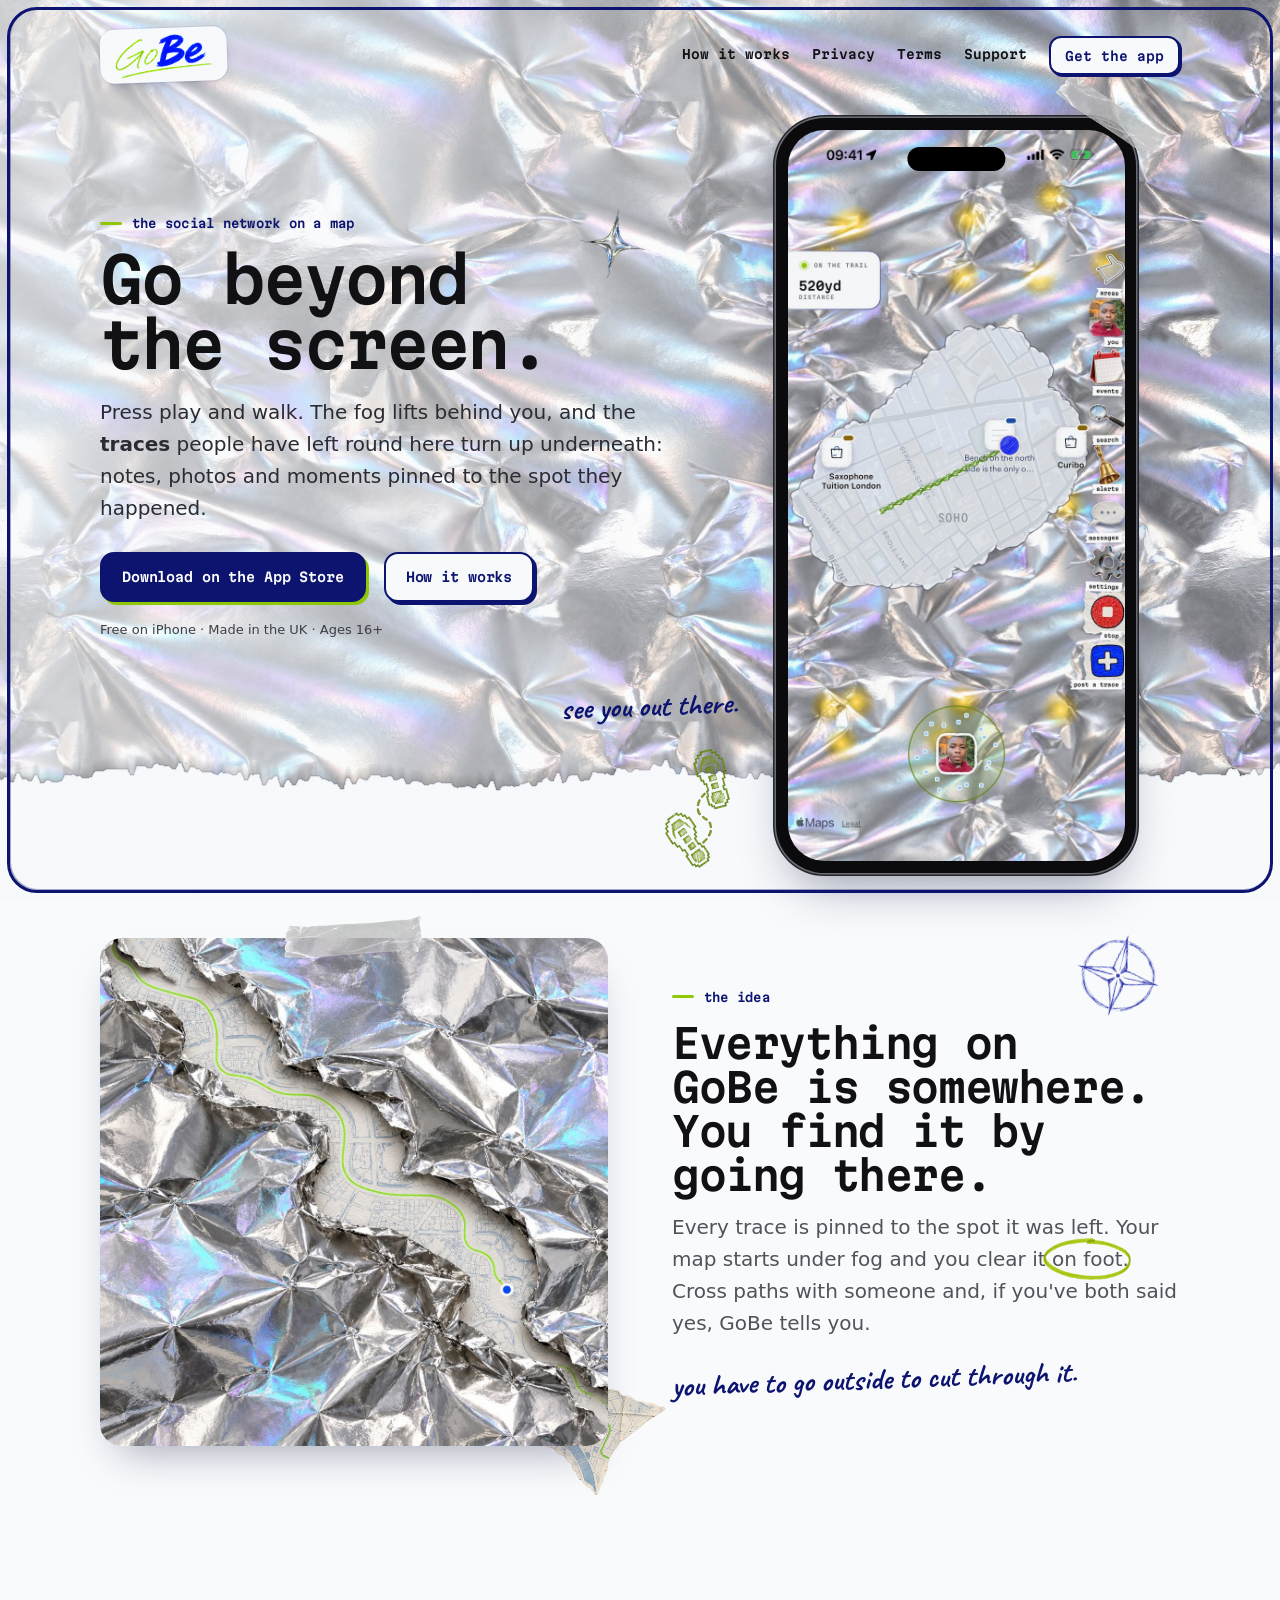
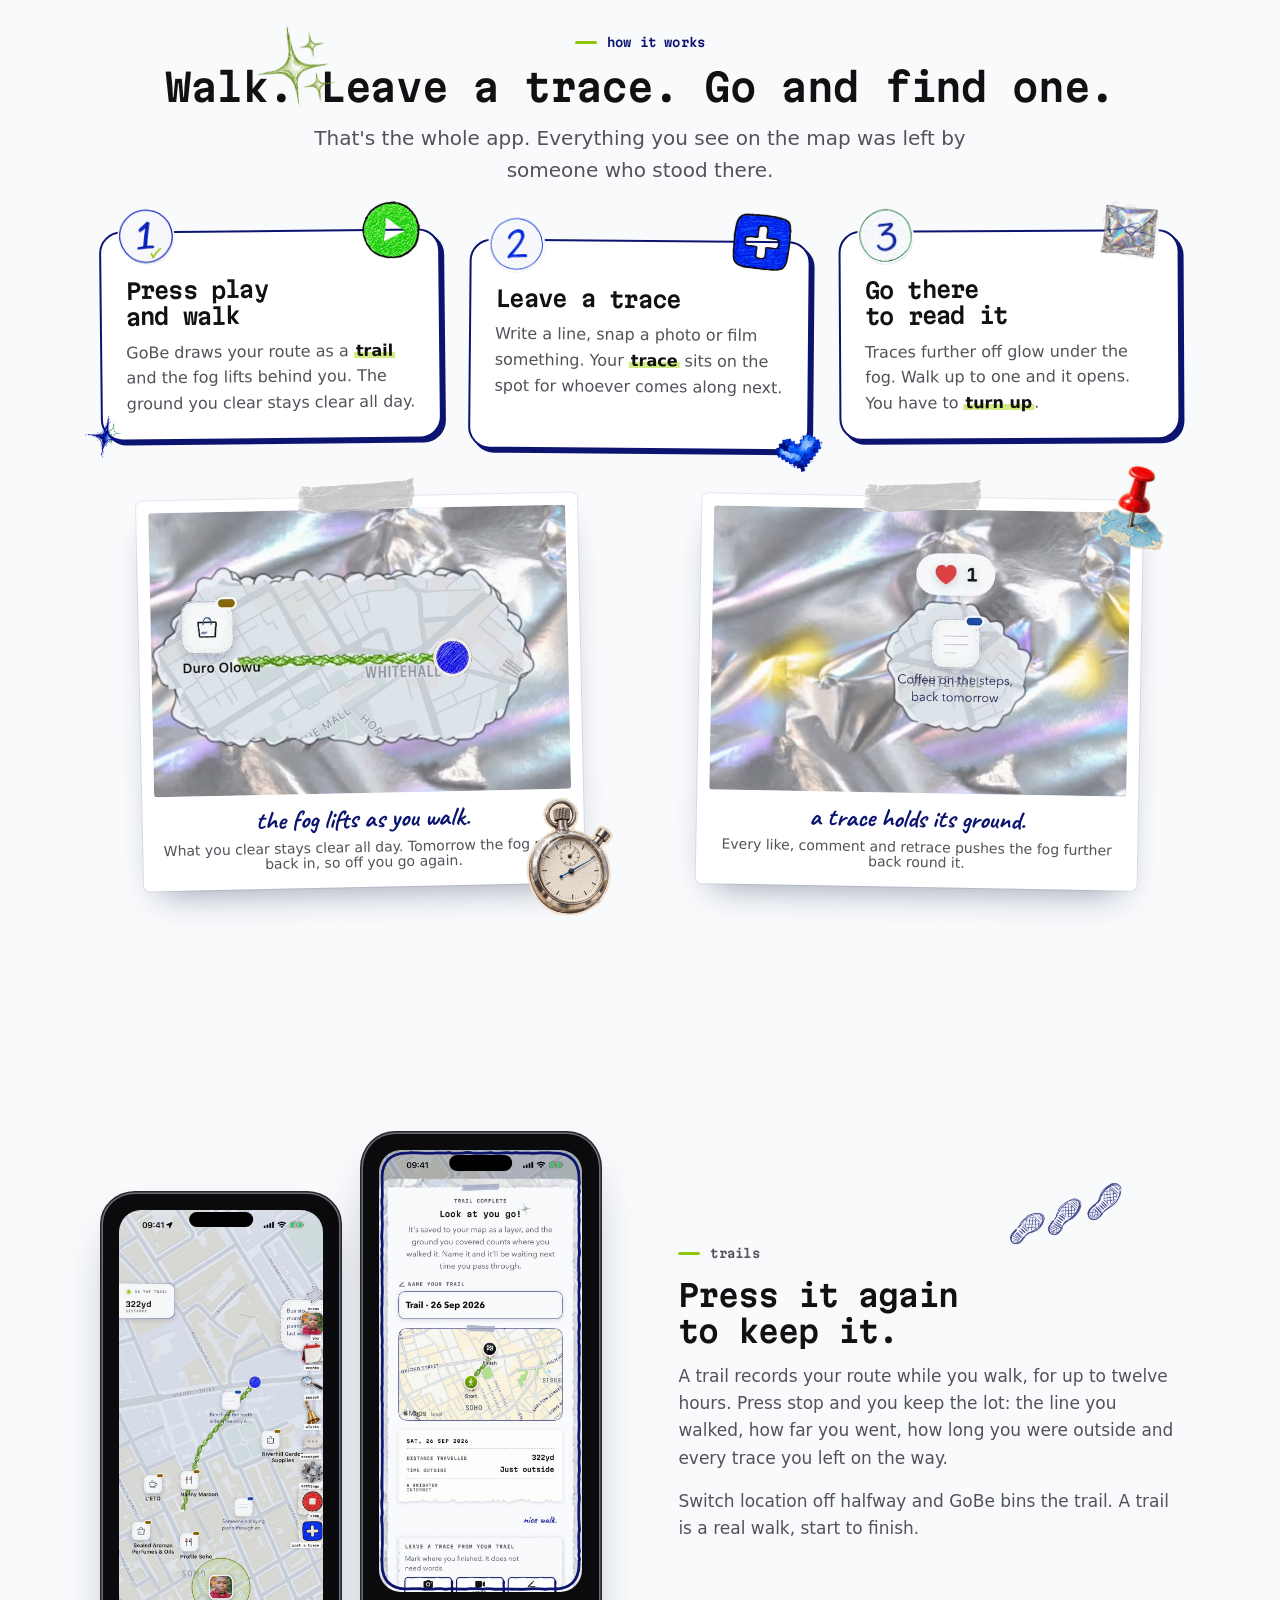
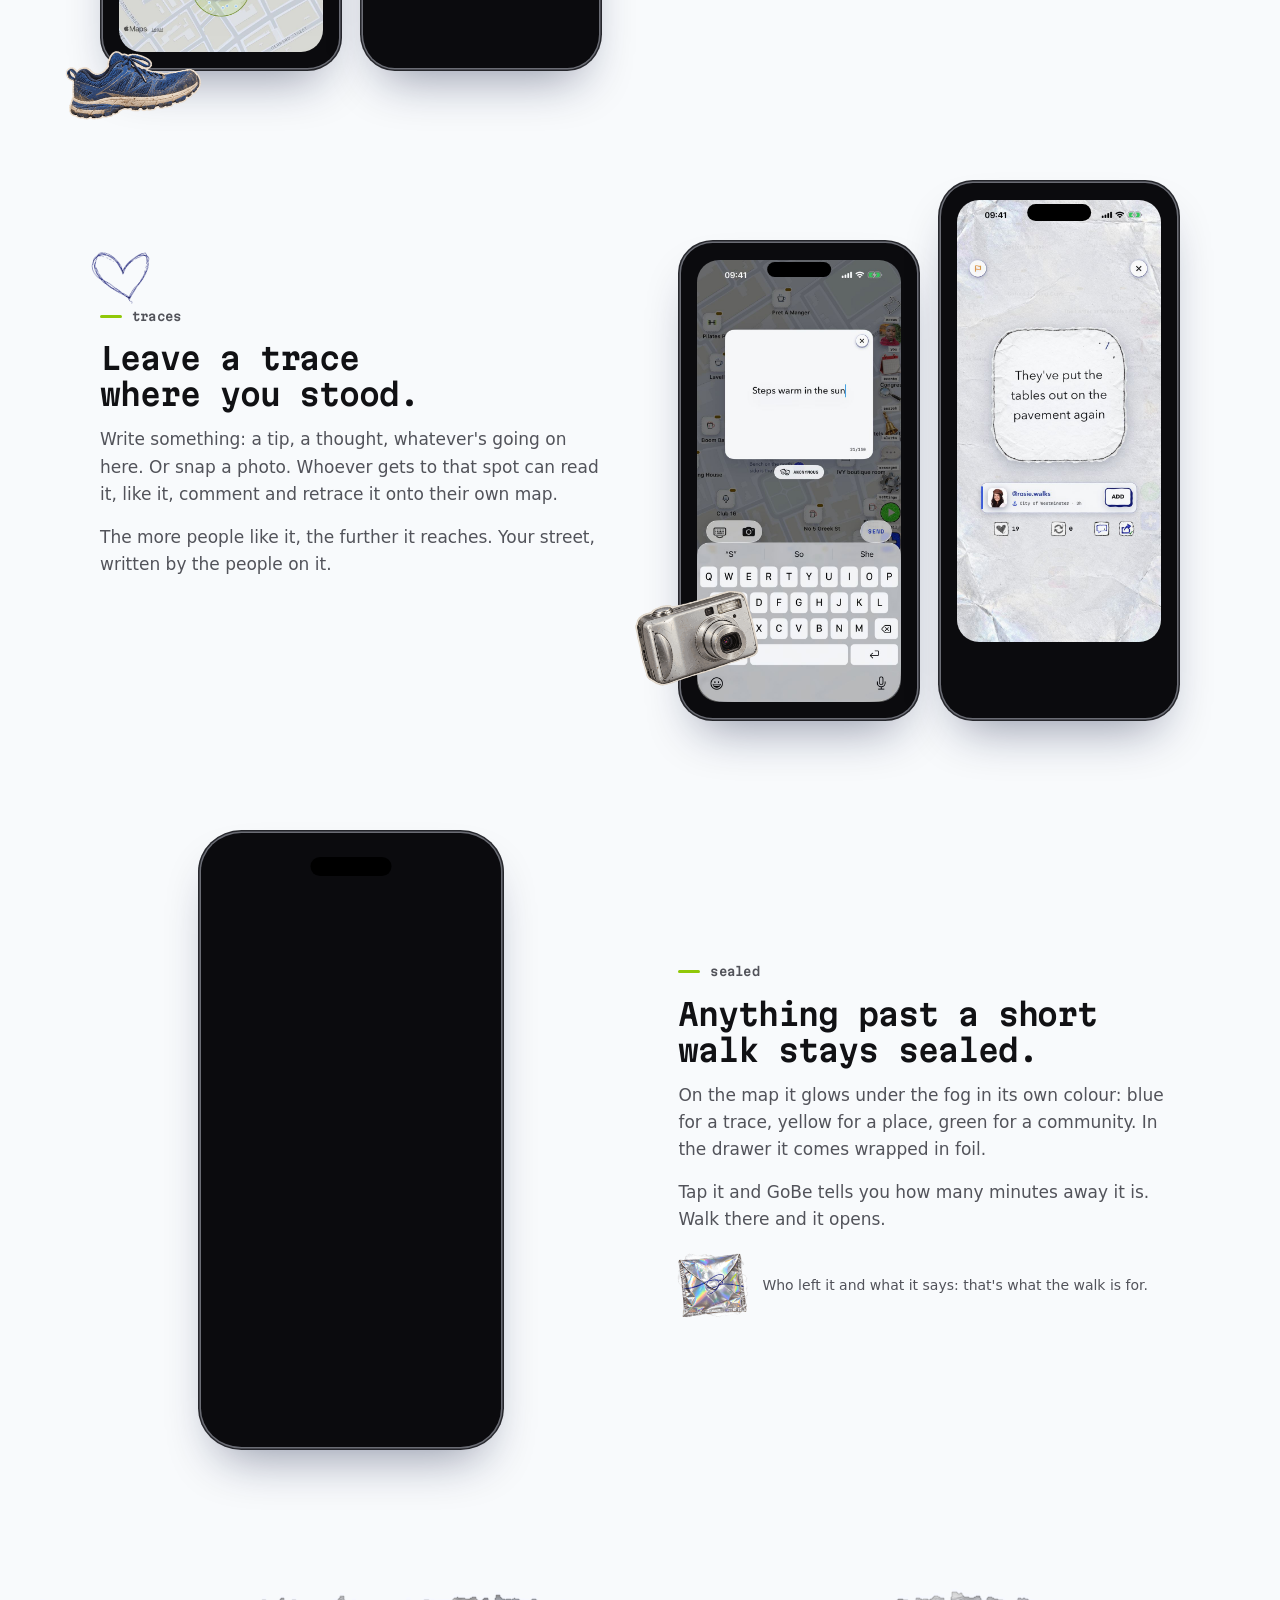
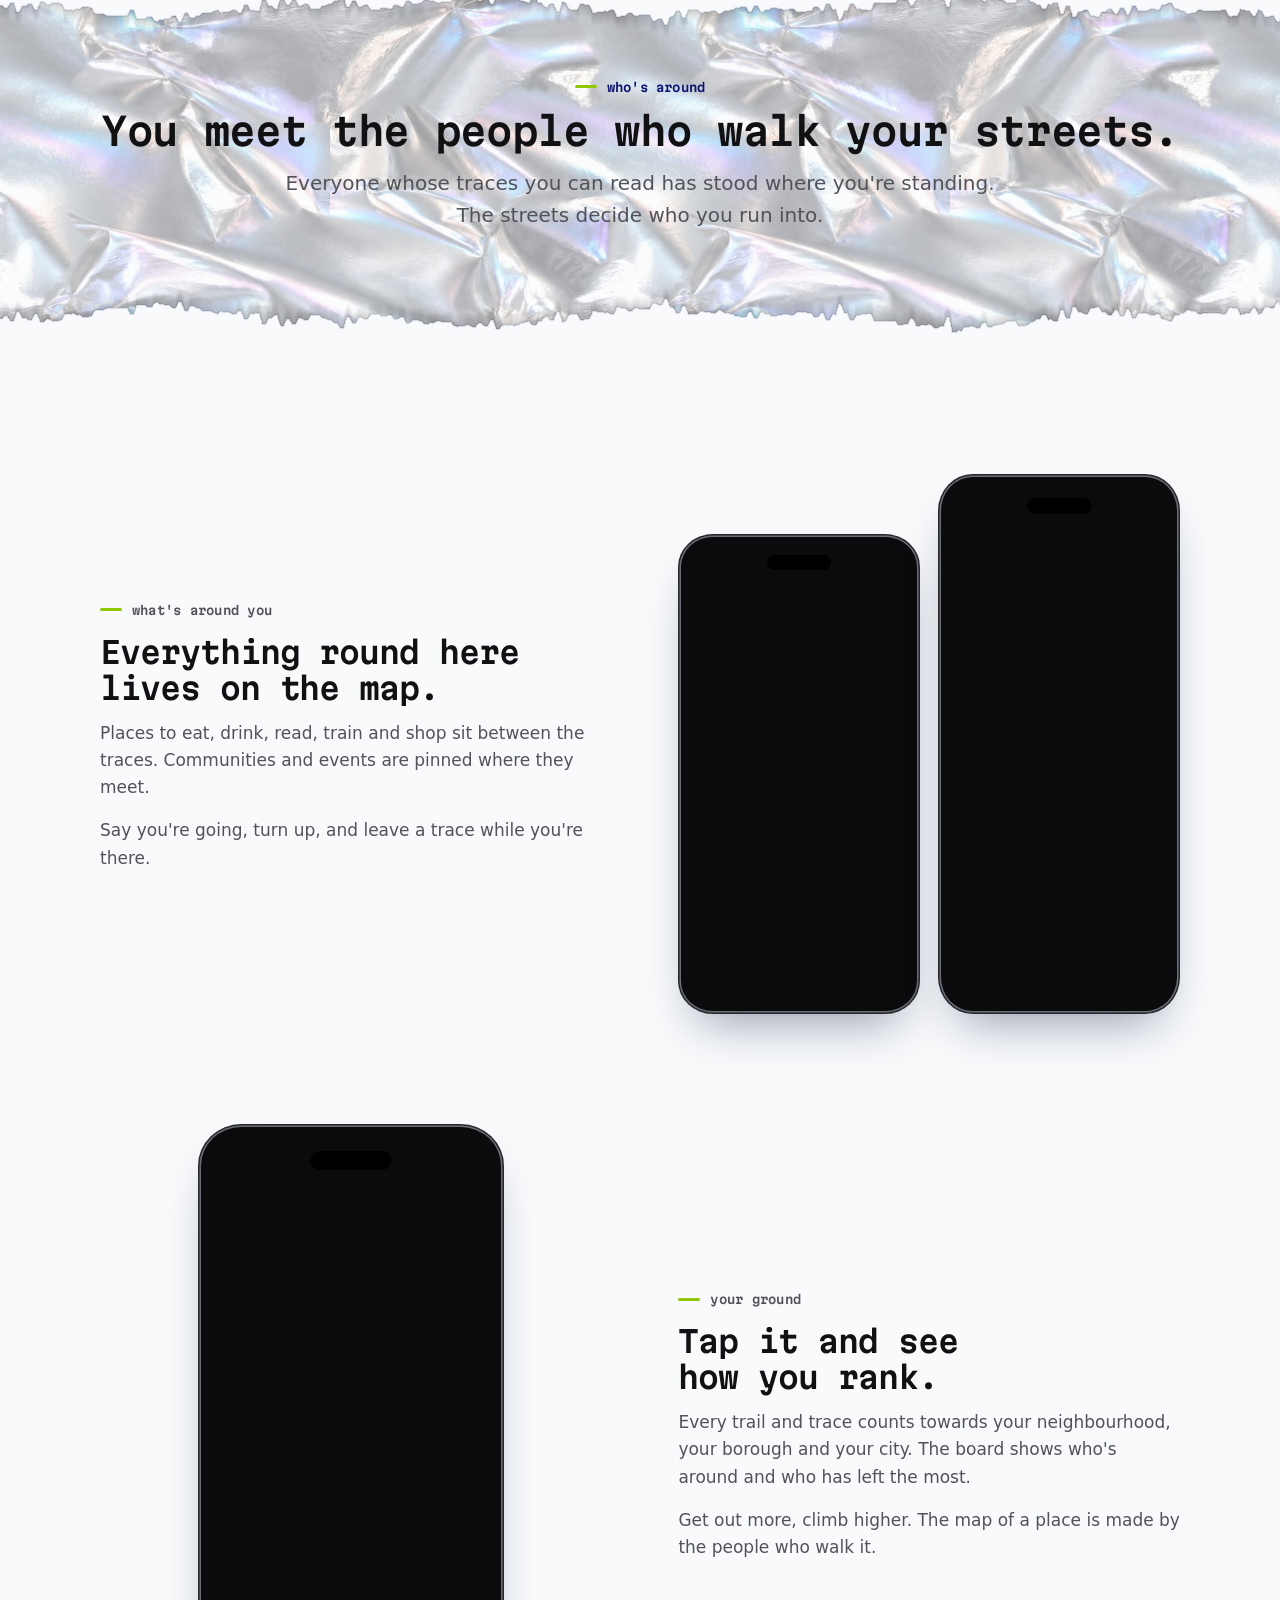
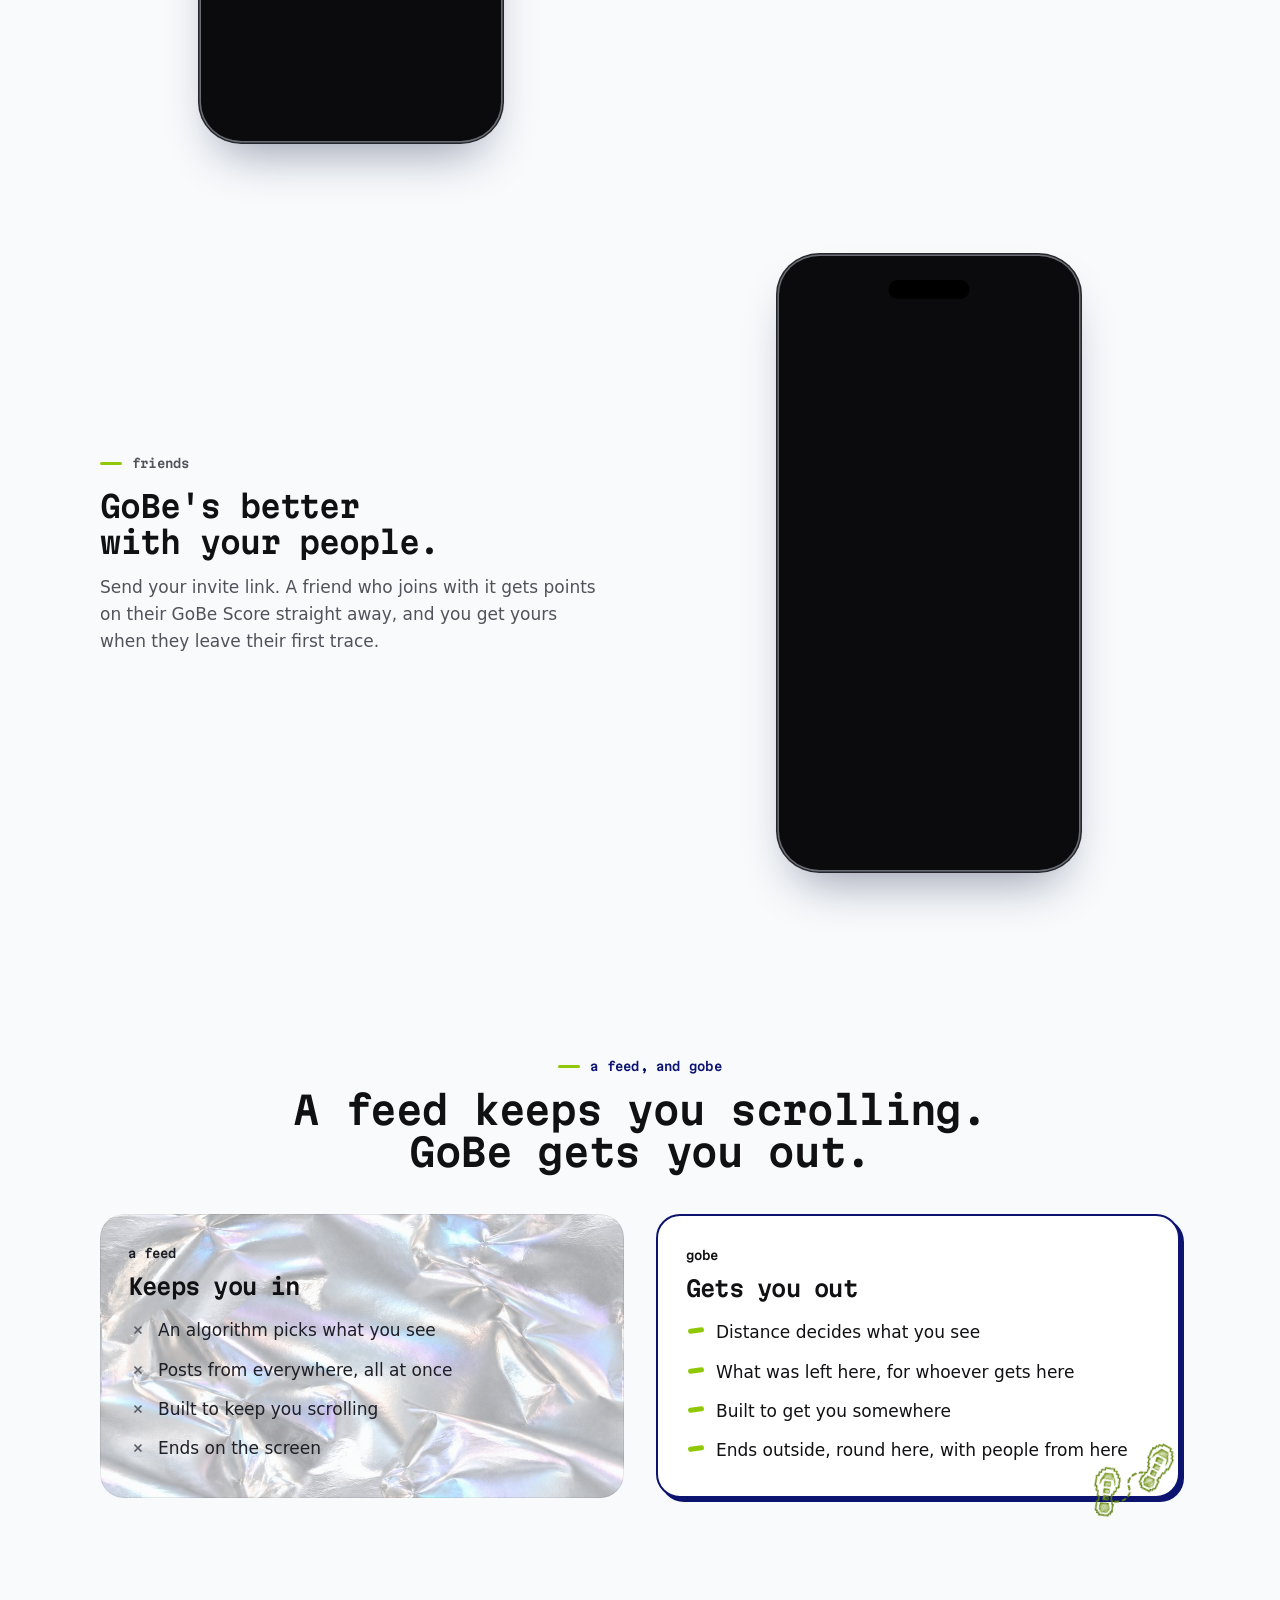
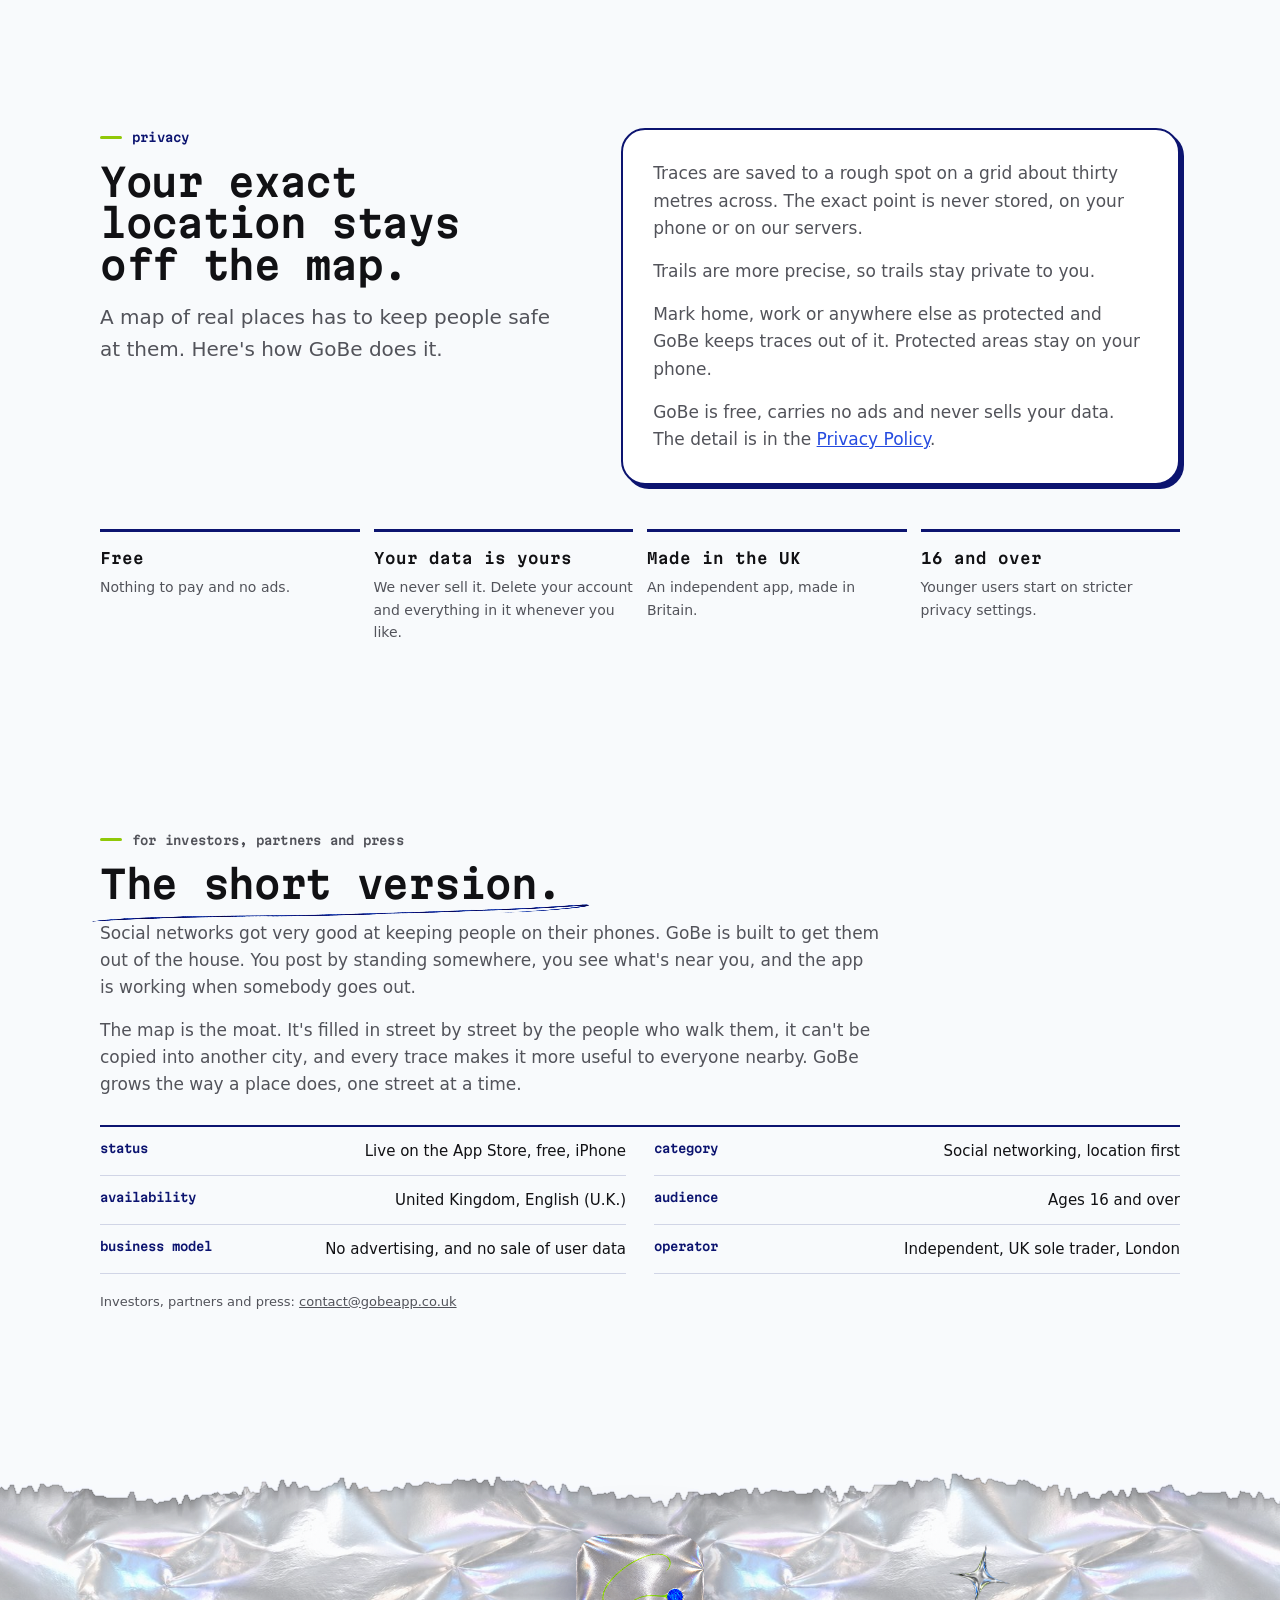
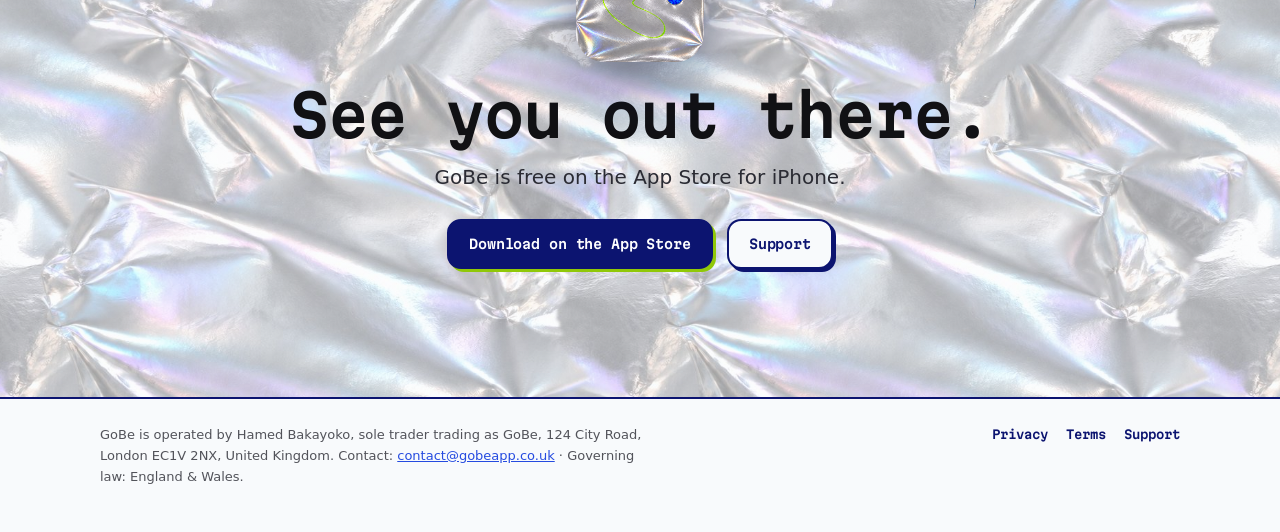
==== commit 6bf5ec95: "Site: the collage kit, tucked in Small pieces from the app's asset library at the edges of each sect" ====
--- a/index.html
+++ b/index.html
@@ -33,6 +33,7 @@
 <section class="hero foil torn-below">
 <div class="bar">
 <div class="hero-copy">
+<img class="deco d-hero-sparkle keep" src="assets/deco/sparkle.png" alt="" aria-hidden="true" width="318" height="340" loading="lazy">
 <p class="eyebrow">The social network on a map</p>
 <h1>Go beyond the screen.</h1>
 <p class="lede">Press play and walk. The fog lifts behind you, and the <strong>traces</strong>
@@ -46,6 +47,8 @@
 </div>
 <div class="hero-media">
 <span class="whisper">see you out there.</span>
+<img class="deco d-hero-tape keep" src="assets/deco/tape.png" alt="" aria-hidden="true" width="440" height="115" loading="lazy">
+<img class="deco d-hero-steps" src="assets/deco/green-steps.png" alt="" aria-hidden="true" width="282" height="360" loading="lazy">
 <div class="phone"><img src="assets/screens/fog-walk.jpg" width="720" height="1564"
   alt="The GoBe map of Soho under iridescent foil, torn open along a walk, with a green trail running through the cleared streets"></div>
 </div>
@@ -56,14 +59,16 @@
 <div class="bar">
 <div class="pic">
 <img class="tape" src="assets/tape.png" alt="" width="220" height="80">
+<img class="deco d-idea-map keep" src="assets/deco/map-scrap.png" alt="" aria-hidden="true" width="520" height="391" loading="lazy">
 <img src="assets/cut-through.jpg" width="1100" height="1100" loading="lazy"
   alt="A green route and a blue dot on a paper map, showing through a tear in crumpled holographic foil">
 </div>
-<div>
+<div class="idea-copy">
+<img class="deco d-idea-compass" src="assets/deco/compass.png" alt="" aria-hidden="true" width="360" height="356" loading="lazy">
 <p class="eyebrow">The idea</p>
 <h2>Everything on GoBe is somewhere. You find it by going there.</h2>
 <p class="lede">Every trace is pinned to the spot it was left. Your map starts under fog and
-you clear it on foot. Cross paths with someone and, if you've both said yes, GoBe tells you.</p>
+you clear it <span class="ringed">on foot</span>. Cross paths with someone and, if you've both said yes, GoBe tells you.</p>
 <span class="whisper">you have to go outside to cut through it.</span>
 </div>
 </div>
@@ -71,6 +76,7 @@
 
 <section class="band tight center" id="how">
 <div class="bar">
+<img class="deco d-how-sparkles" src="assets/deco/green-sparkles.png" alt="" aria-hidden="true" width="311" height="340" loading="lazy">
 <p class="eyebrow">How it works</p>
 <h2>Walk. Leave a trace. Go and find one.</h2>
 <p class="lede">That's the whole app. Everything you see on the map was left by someone who
@@ -78,6 +84,7 @@
 <div class="moves">
 <div class="move">
 <img class="rank" src="assets/rank-1.png" alt="1" width="120" height="120">
+<img class="deco d-move-sparkle" src="assets/deco/blue-sparkle.png" alt="" aria-hidden="true" width="267" height="280" loading="lazy">
 <img class="sticker" src="assets/play.png" alt="" width="160" height="160">
 <h3>Press play and walk</h3>
 <p>GoBe draws your route as a <span class="word">trail</span> and the fog lifts behind you.
@@ -85,6 +92,7 @@
 </div>
 <div class="move">
 <img class="rank" src="assets/rank-2.png" alt="2" width="120" height="120">
+<img class="deco d-move-heart" src="assets/deco/pixel-heart.png" alt="" aria-hidden="true" width="300" height="217" loading="lazy">
 <img class="sticker" src="assets/plus.png" alt="" width="160" height="160">
 <h3>Leave a trace</h3>
 <p>Write a line, snap a photo or film something. Your <span class="word">trace</span> sits on
@@ -102,12 +110,14 @@
 <div class="films">
 <figure class="film">
 <img class="tape" src="assets/tape.png" alt="" width="220" height="80">
+<img class="deco d-film-watch keep" src="assets/deco/stopwatch.png" alt="" aria-hidden="true" width="282" height="380" loading="lazy">
 <video src="assets/films/walk.mp4" poster="assets/films/walk.jpg" width="660" height="450"
   autoplay muted loop playsinline preload="metadata" aria-label="A walk along Whitehall tearing the foil open behind the walker"></video>
 <figcaption>the fog lifts as you walk.<span>What you clear stays clear all day. Tomorrow the fog rolls back in, so off you go again.</span></figcaption>
 </figure>
 <figure class="film">
 <img class="tape" src="assets/tape.png" alt="" width="220" height="80">
+<img class="deco d-film-pin keep" src="assets/deco/pin.png" alt="" aria-hidden="true" width="301" height="400" loading="lazy">
 <video src="assets/films/trace.mp4" poster="assets/films/trace.jpg" width="660" height="450"
   autoplay muted loop playsinline preload="metadata" aria-label="A trace left on the map, holding open the ground around it as likes arrive"></video>
 <figcaption>a trace holds its ground.<span>Every like, comment and retrace pushes the fog further back round it.</span></figcaption>
@@ -120,12 +130,14 @@
 <div class="bar">
 <div class="row">
 <div class="media pair">
+<img class="deco d-trails-trainer keep" src="assets/deco/trainer.png" alt="" aria-hidden="true" width="480" height="235" loading="lazy">
 <div class="phone"><img src="assets/screens/walk.jpg" width="720" height="1564" loading="lazy"
   alt="A GoBe trail being recorded through Soho, the walked route drawn in green"></div>
 <div class="phone"><img src="assets/screens/trail.jpg" width="720" height="1564" loading="lazy"
   alt="A finished GoBe trail, with the route on a map, the distance travelled and the time spent outside"></div>
 </div>
 <div class="copy">
+<img class="deco d-trails-steps" src="assets/deco/steps.png" alt="" aria-hidden="true" width="348" height="380" loading="lazy">
 <p class="eyebrow">Trails</p>
 <h3>Press it again to keep it.</h3>
 <p>A trail records your route while you walk, for up to twelve hours. Press stop and you keep
@@ -137,12 +149,14 @@
 
 <div class="row rev">
 <div class="media pair">
+<img class="deco d-traces-camera keep" src="assets/deco/camera.png" alt="" aria-hidden="true" width="460" height="312" loading="lazy">
 <div class="phone"><img src="assets/screens/compose.jpg" width="720" height="1564" loading="lazy"
   alt="Leaving a trace in GoBe: a short note being written on a card pinned to the spot"></div>
 <div class="phone"><img src="assets/screens/trace.jpg" width="720" height="1564" loading="lazy"
   alt="A trace opened in GoBe, reading &quot;They've put the tables out on the pavement again&quot;"></div>
 </div>
 <div class="copy">
+<img class="deco d-traces-heart" src="assets/deco/heart.png" alt="" aria-hidden="true" width="300" height="288" loading="lazy">
 <p class="eyebrow">Traces</p>
 <h3>Leave a trace where you stood.</h3>
 <p>Write something: a tip, a thought, whatever's going on here. Or snap a photo. Whoever gets
@@ -153,10 +167,12 @@
 
 <div class="row">
 <div class="media">
+<img class="deco d-sealed-tape keep" src="assets/deco/holo-tape.png" alt="" aria-hidden="true" width="480" height="305" loading="lazy">
 <div class="phone"><img src="assets/screens/sealed.jpg" width="720" height="1564" loading="lazy"
   alt="The GoBe drawer, where traces beyond a short walk are dealt wrapped in iridescent foil"></div>
 </div>
 <div class="copy">
+<img class="deco d-sealed-sparkle" src="assets/deco/sparkle-small.png" alt="" aria-hidden="true" width="289" height="300" loading="lazy">
 <p class="eyebrow">Sealed</p>
 <h3>Anything past a short walk stays sealed.</h3>
 <p>On the map it glows under the fog in its own colour: blue for a trace, yellow for a place,
@@ -171,6 +187,8 @@
 
 <section class="band foil torn-above torn-below">
 <div class="bar center">
+<img class="deco d-band-stamp keep" src="assets/deco/globe-stamp.png" alt="" aria-hidden="true" width="400" height="381" loading="lazy">
+<img class="deco d-band-cd" src="assets/deco/cd.png" alt="" aria-hidden="true" width="460" height="455" loading="lazy">
 <p class="eyebrow">Who's around</p>
 <h2>You meet the people who walk your streets.</h2>
 <p class="lede">Everyone whose traces you can read has stood where you're standing.
@@ -182,12 +200,15 @@
 <div class="bar">
 <div class="row rev">
 <div class="media pair">
+<img class="deco d-around-coffee keep" src="assets/deco/coffee.png" alt="" aria-hidden="true" width="275" height="360" loading="lazy">
 <div class="phone"><img src="assets/screens/map.jpg" width="720" height="1564" loading="lazy"
   alt="The GoBe map of central London with traces, places and events laid on the streets"></div>
 <div class="phone"><img src="assets/screens/event.jpg" width="720" height="1564" loading="lazy"
   alt="An event board in GoBe, Records in the Square, with Going, Maybe and Can't go"></div>
 </div>
 <div class="copy">
+<img class="deco d-around-map" src="assets/deco/folded-map.png" alt="" aria-hidden="true" width="520" height="409" loading="lazy">
+<img class="deco d-around-bike" src="assets/deco/bicycle.png" alt="" aria-hidden="true" width="520" height="328" loading="lazy">
 <p class="eyebrow">What's around you</p>
 <h3>Everything round here lives on the map.</h3>
 <p>Places to eat, drink, read, train and shop sit between the traces. Communities and events
@@ -198,10 +219,12 @@
 
 <div class="row">
 <div class="media">
+<img class="deco d-board-rosette keep" src="assets/deco/rosette.png" alt="" aria-hidden="true" width="289" height="400" loading="lazy">
 <div class="phone"><img src="assets/screens/board.jpg" width="720" height="1564" loading="lazy"
   alt="GoBe's leaderboard for Westminster: who's around, ranked, with the reader fourth"></div>
 </div>
 <div class="copy">
+<img class="deco d-board-star" src="assets/deco/star.png" alt="" aria-hidden="true" width="320" height="305" loading="lazy">
 <p class="eyebrow">Your ground</p>
 <h3>Tap it and see how you rank.</h3>
 <p>Every trail and trace counts towards your neighbourhood, your borough and your city. The
@@ -212,10 +235,13 @@
 
 <div class="row rev">
 <div class="media">
+<img class="deco d-friends-phone keep" src="assets/deco/flip-phone.png" alt="" aria-hidden="true" width="166" height="300" loading="lazy">
+<img class="deco d-friends-speech" src="assets/deco/pixel-speech.png" alt="" aria-hidden="true" width="340" height="221" loading="lazy">
 <div class="phone"><img src="assets/screens/invite.jpg" width="720" height="1564" loading="lazy"
   alt="GoBe's invite page, with a personal link to share with friends"></div>
 </div>
 <div class="copy">
+<img class="deco d-friends-smiley" src="assets/deco/smiley.png" alt="" aria-hidden="true" width="300" height="280" loading="lazy">
 <p class="eyebrow">Friends</p>
 <h3>GoBe's better with your people.</h3>
 <p>Send your invite link. A friend who joins with it gets points on their GoBe Score straight
@@ -231,6 +257,7 @@
 <h2>A feed keeps you scrolling. GoBe gets you out.</h2>
 <div class="versus">
 <div class="side feed">
+<img class="deco d-feed-cursor" src="assets/deco/cursor.png" alt="" aria-hidden="true" width="380" height="376" loading="lazy">
 <p class="who">A feed</p>
 <h3>Keeps you in</h3>
 <ul>
@@ -241,6 +268,7 @@
 </ul>
 </div>
 <div class="side gobe">
+<img class="deco d-gobe-steps keep" src="assets/deco/green-steps.png" alt="" aria-hidden="true" width="282" height="360" loading="lazy">
 <p class="who">GoBe</p>
 <h3>Gets you out</h3>
 <ul>
@@ -262,6 +290,7 @@
 <p class="lede">A map of real places has to keep people safe at them. Here's how GoBe does it.</p>
 </div>
 <div class="sheet">
+<img class="deco d-privacy-receipt" src="assets/deco/receipt.png" alt="" aria-hidden="true" width="211" height="460" loading="lazy">
 <p>Traces are saved to a rough spot on a grid about thirty metres across. The exact point is
 never stored, on your phone or on our servers.</p>
 <p>Trails are more precise, so trails stay private to you.</p>
@@ -273,6 +302,7 @@
 </div>
 <div class="bar">
 <div class="values">
+<img class="deco d-values-globe" src="assets/deco/globe.png" alt="" aria-hidden="true" width="360" height="357" loading="lazy">
 <div class="value"><div class="vtitle">Free</div><p>Nothing to pay and no ads.</p></div>
 <div class="value"><div class="vtitle">Your data is yours</div><p>We never sell it. Delete your account and everything in it whenever you like.</p></div>
 <div class="value"><div class="vtitle">Made in the UK</div><p>An independent app, made in Britain.</p></div>
@@ -283,6 +313,7 @@
 
 <section class="band tight brief" id="about">
 <div class="bar">
+<img class="deco d-brief-signpost" src="assets/deco/signpost.png" alt="" aria-hidden="true" width="218" height="340" loading="lazy">
 <p class="eyebrow">For investors, partners and press</p>
 <h2>The short version.</h2>
 <p>Social networks got very good at keeping people on their phones. GoBe is built to get them
@@ -305,6 +336,9 @@
 
 <section class="closer foil torn-above">
 <div class="bar">
+<img class="deco d-closer-globe keep" src="assets/deco/pixel-globe.png" alt="" aria-hidden="true" width="339" height="340" loading="lazy">
+<img class="deco d-closer-sparkle keep" src="assets/deco/sparkle.png" alt="" aria-hidden="true" width="318" height="340" loading="lazy">
+<img class="deco d-closer-cd" src="assets/deco/cd.png" alt="" aria-hidden="true" width="460" height="455" loading="lazy">
 <img class="icon" src="assets/icon-rounded.png" alt="" width="360" height="360">
 <h2>See you out there.</h2>
 <p class="lede">GoBe is free on the App Store for iPhone.</p>
--- a/assets/style.css
+++ b/assets/style.css
@@ -51,7 +51,7 @@
 ul{margin:0 0 16px; padding-left:22px}
 li{margin:0 0 9px}
 strong{font-weight:700}
-h1,h2,h3{font-family:var(--mono); font-weight:600; letter-spacing:-.035em; margin:0; color:var(--ink)}
+h1,h2,h3{font-family:var(--mono); font-weight:600; letter-spacing:-.035em; margin:0; color:var(--ink); text-wrap:balance}
 h1{font-size:clamp(34px,5.6vw,62px); line-height:1.04}
 h2{font-size:clamp(25px,3.4vw,38px); line-height:1.1; margin:0 0 14px}
 h3{font-size:clamp(18px,2vw,22px); line-height:1.2; margin:0 0 10px}
@@ -154,7 +154,7 @@
 /* The idea, over the photograph of a route torn through foil. */
 .idea .bar{display:grid; grid-template-columns:1fr 1fr; gap:clamp(28px,5vw,70px); align-items:center}
 .idea .pic{position:relative}
-.idea .pic img{border-radius:22px; width:100%; aspect-ratio:1/1; object-fit:cover;
+.idea .pic img:not(.deco):not(.tape){border-radius:22px; width:100%; aspect-ratio:1/1; object-fit:cover;
   box-shadow:0 22px 44px -20px rgba(12,20,60,.4)}
 .idea .pic .tape{position:absolute; top:-18px; left:36%; width:140px; transform:rotate(-4deg)}
 .idea h2{font-size:clamp(26px,3.2vw,40px)}
@@ -205,7 +205,7 @@
 .side .who{font-family:var(--mono); font-size:12px; font-weight:600; margin:0 0 10px; text-transform:lowercase}
 .side ul{list-style:none; padding:0; margin:18px 0 0}
 .side li{padding:0 0 12px 30px; position:relative; margin:0}
-.side.feed{background:#c9cbd2 url('foil.jpg') center/520px; color:#1e1f26; box-shadow:inset 0 0 0 1px rgba(0,0,0,.08)}
+.side.feed{background:linear-gradient(rgba(248,250,252,.4),rgba(248,250,252,.4)),#c9cbd2 url('foil.jpg') center/520px; color:#1e1f26; box-shadow:inset 0 0 0 1px rgba(0,0,0,.08)}
 .side.feed li::before{content:"\00D7"; position:absolute; left:4px; top:-1px; font-family:var(--mono); color:#5a5c66}
 .side.gobe{background:#fff; border:2px solid var(--biro); box-shadow:4px 4px 0 var(--biro)}
 .side.gobe li::before{content:""; position:absolute; left:2px; top:9px; width:16px; height:5px;
@@ -305,6 +305,83 @@
   .fact .v{text-align:left}
   .btn{padding:12px 16px 11px}
 }
+
+/* ---------- The collage kit, tucked in ----------
+   Small, at the edges, mostly behind the thing it sits by. Nothing here
+   carries meaning; it is the scrapbook the app is made of. */
+.deco{position:absolute; pointer-events:none; user-select:none; height:auto; z-index:0}
+.hero-copy,.idea-copy,.row .media,.row .copy,.move,.film,.side,.sheet,.values,.band > .bar,.closer .bar{position:relative}
+.row .copy > :not(.deco),.side > :not(.deco){position:relative; z-index:1}
+.phone{z-index:2}
+.idea .pic > img:not(.deco):not(.tape){position:relative; z-index:1}
+.idea .pic .tape{z-index:3}
+
+.d-hero-sparkle{width:66px; top:-6px; right:4%; transform:rotate(8deg)}
+.d-hero-tape{width:118px; top:-18px; right:-34px; transform:rotate(34deg); z-index:4}
+.d-hero-steps{width:84px; left:-118px; bottom:10px; transform:rotate(-24deg); opacity:.9}
+.d-idea-map{width:170px; right:-54px; bottom:-46px; transform:rotate(9deg)}
+.d-idea-compass{width:84px; top:-54px; right:4%; transform:rotate(14deg); opacity:.85}
+.d-idea-arrow{width:140px; left:-120px; bottom:-54px; transform:scaleX(-1) rotate(-6deg)}
+.ringed{position:relative; white-space:nowrap}
+.ringed::after{content:""; position:absolute; left:-12%; right:-12%; top:-38%; bottom:-38%;
+  background:url('deco/oval.png') center/100% 100% no-repeat; pointer-events:none}
+.d-how-sparkles{width:76px; top:-8px; left:17%; transform:rotate(-8deg)}
+.d-move-heart{width:50px; right:-18px; bottom:-24px; transform:rotate(-12deg); z-index:3}
+.d-move-sparkle{width:40px; left:-18px; bottom:-18px; transform:rotate(10deg); z-index:3}
+.d-film-watch{width:86px; right:-30px; bottom:-34px; transform:rotate(14deg); z-index:3}
+.d-film-pin{width:66px; right:-18px; top:-34px; transform:rotate(-10deg); z-index:3}
+.d-trails-trainer{width:136px; left:-36px; bottom:-46px; transform:rotate(-12deg); z-index:3}
+.d-trails-steps{width:88px; top:-78px; right:14%; transform:rotate(22deg); opacity:.85}
+.d-traces-camera{width:118px; left:-40px; bottom:40px; transform:rotate(-12deg); z-index:3}
+.d-traces-heart{width:58px; top:-58px; left:-6px; transform:rotate(-10deg)}
+.d-sealed-tape{width:132px; top:-20px; left:calc(50% - 66px); transform:rotate(-7deg); z-index:3}
+.d-sealed-sparkle{width:62px; top:-52px; right:18%; transform:rotate(12deg)}
+.d-band-stamp{width:104px; left:1%; bottom:-58px; transform:rotate(-12deg)}
+.d-band-cd{width:118px; right:-7%; top:-96px; transform:rotate(18deg)}
+.d-around-coffee{width:84px; right:-26px; bottom:-22px; transform:rotate(10deg); z-index:3}
+.d-around-map{width:108px; top:-66px; right:4%; transform:rotate(9deg)}
+.d-around-bike{width:150px; left:-8px; bottom:-120px; transform:rotate(-4deg); opacity:.95}
+.d-board-rosette{width:94px; top:-28px; right:16%; transform:rotate(12deg); z-index:3}
+.d-board-star{width:50px; top:-54px; left:-6px; transform:rotate(-12deg)}
+.d-friends-phone{width:70px; left:10%; bottom:-6px; transform:rotate(-16deg); z-index:3}
+.d-friends-speech{width:72px; left:2%; bottom:88px; transform:rotate(8deg); z-index:3}
+.d-friends-smiley{width:64px; top:-64px; right:22%; transform:rotate(10deg)}
+.d-feed-cursor{width:78px; right:-14px; top:-34px; transform:rotate(-10deg); z-index:2}
+.d-gobe-steps{width:70px; right:12px; bottom:-28px; transform:rotate(18deg); z-index:2}
+.d-privacy-receipt{width:108px; right:-44px; top:-54px; transform:rotate(14deg); z-index:-1}
+.d-values-globe{width:70px; right:-6px; top:-72px; transform:rotate(12deg); opacity:.8}
+.d-brief-signpost{width:84px; right:3%; top:6px; transform:rotate(6deg)}
+.d-closer-globe{width:84px; left:12%; top:0; transform:rotate(-14deg)}
+.d-closer-sparkle{width:62px; right:18%; top:10px; transform:rotate(10deg)}
+.d-closer-cd{width:124px; right:5%; bottom:-40px; transform:rotate(22deg)}
+.brief h2{display:inline-block; position:relative}
+.brief h2::after{content:""; position:absolute; left:-2%; right:-6%; bottom:-16px; height:18px;
+  background:url('deco/underline.png') center/100% 100% no-repeat}
+main.col h1::after{content:""; display:inline-block; width:.62em; height:.62em; margin-left:.28em;
+  background:url('deco/star.png') center/contain no-repeat; transform:rotate(12deg) translateY(-.12em)}
+.handoff-mark{position:relative; display:inline-block}
+.handoff-mark::after{content:""; position:absolute; width:96px; height:34px; top:-12px; right:-38px;
+  background:url('deco/tape.png') center/contain no-repeat; transform:rotate(30deg)}
+
+@media (max-width:900px){
+  .deco{display:none}
+  .deco.keep{display:block}
+  .d-hero-tape{width:92px; right:-20px}
+  .d-hero-sparkle{width:48px; right:2%; top:-18px}
+  .d-idea-map{width:120px; right:-14px; bottom:-30px}
+  .d-trails-trainer{width:100px; left:-6px; bottom:-30px}
+  .d-traces-camera{width:90px; left:-6px}
+  .d-around-coffee{width:66px; right:-6px}
+  .d-board-rosette{width:74px}
+  .d-film-watch{width:66px; right:-10px}
+  .d-film-pin{width:52px; right:-6px}
+  .d-band-stamp{width:80px}
+  .d-closer-globe{width:64px; left:6%}
+  .d-closer-sparkle{width:48px; right:8%}
+  .d-gobe-steps{width:56px}
+  .d-friends-phone{width:56px; left:6%}
+}
+
 @media (prefers-reduced-motion:reduce){
   html{scroll-behavior:auto}
   .btn,nav.top a.get{transition:none}
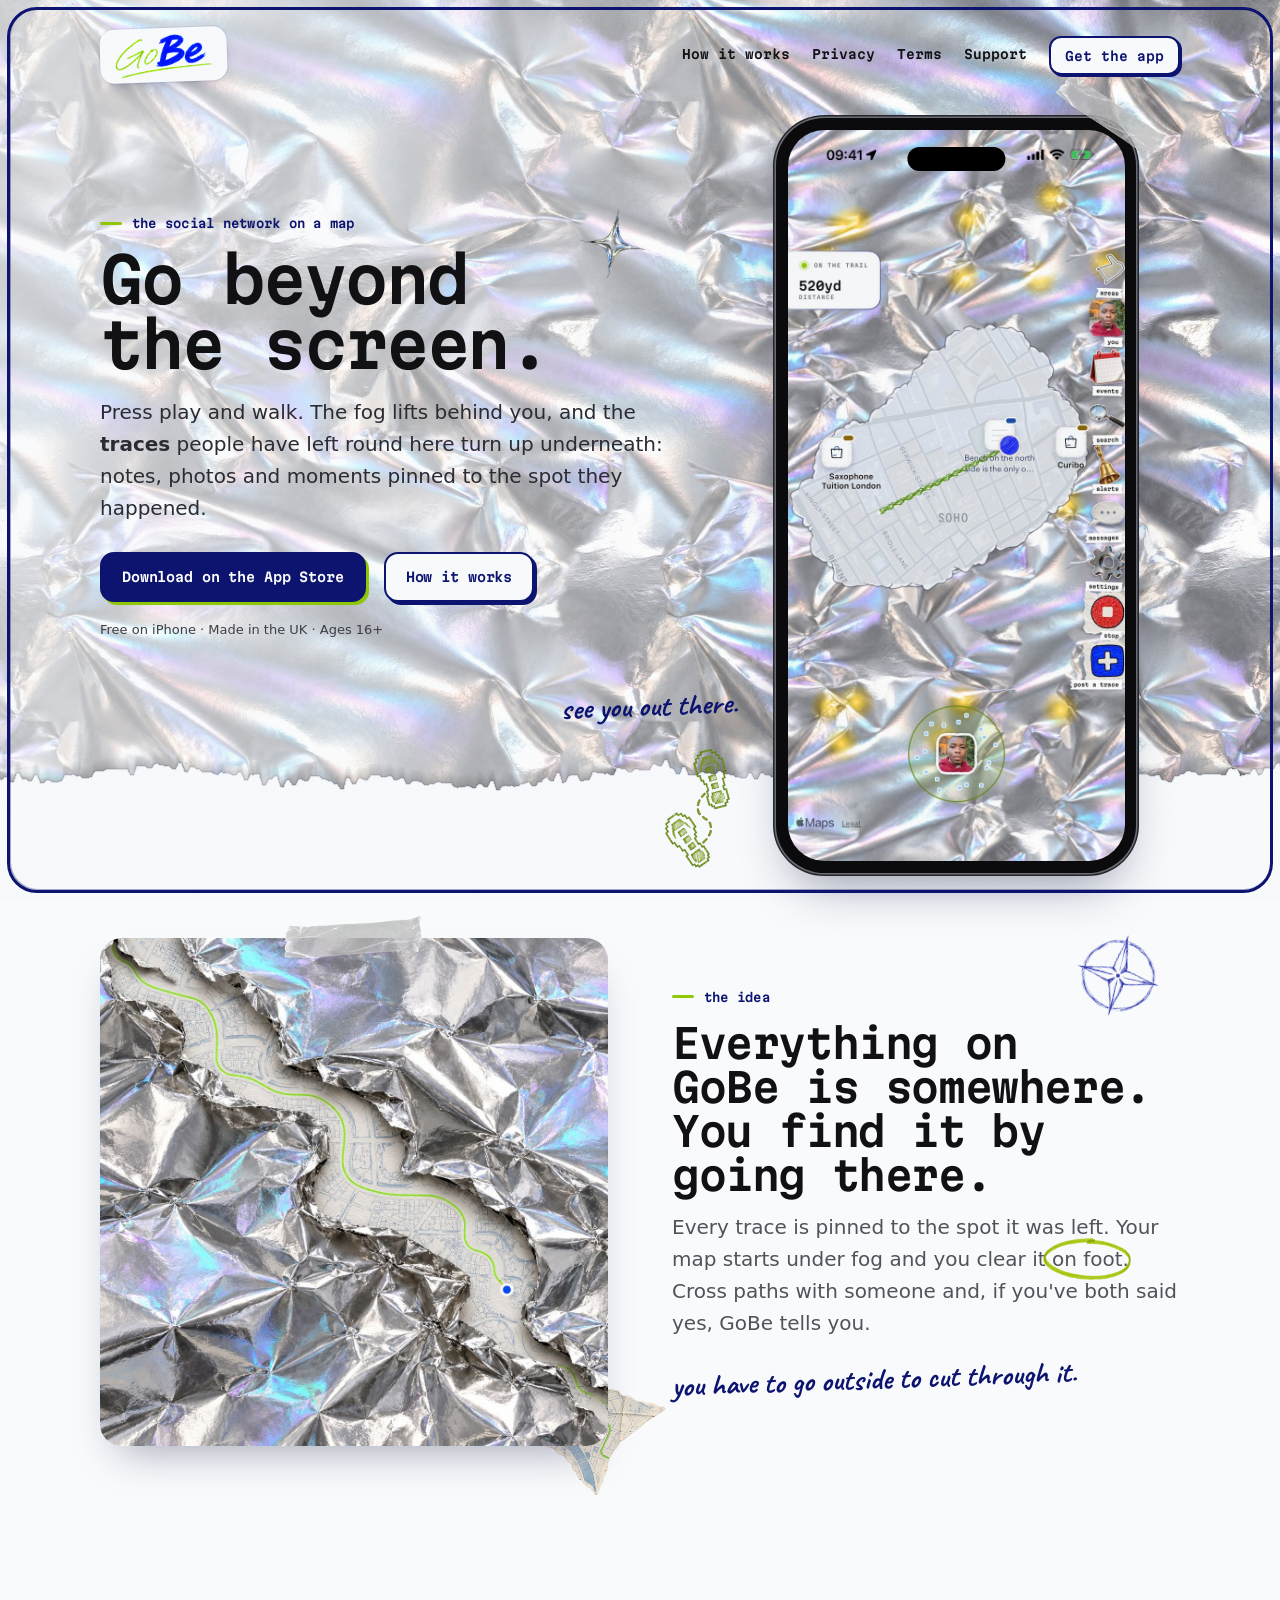
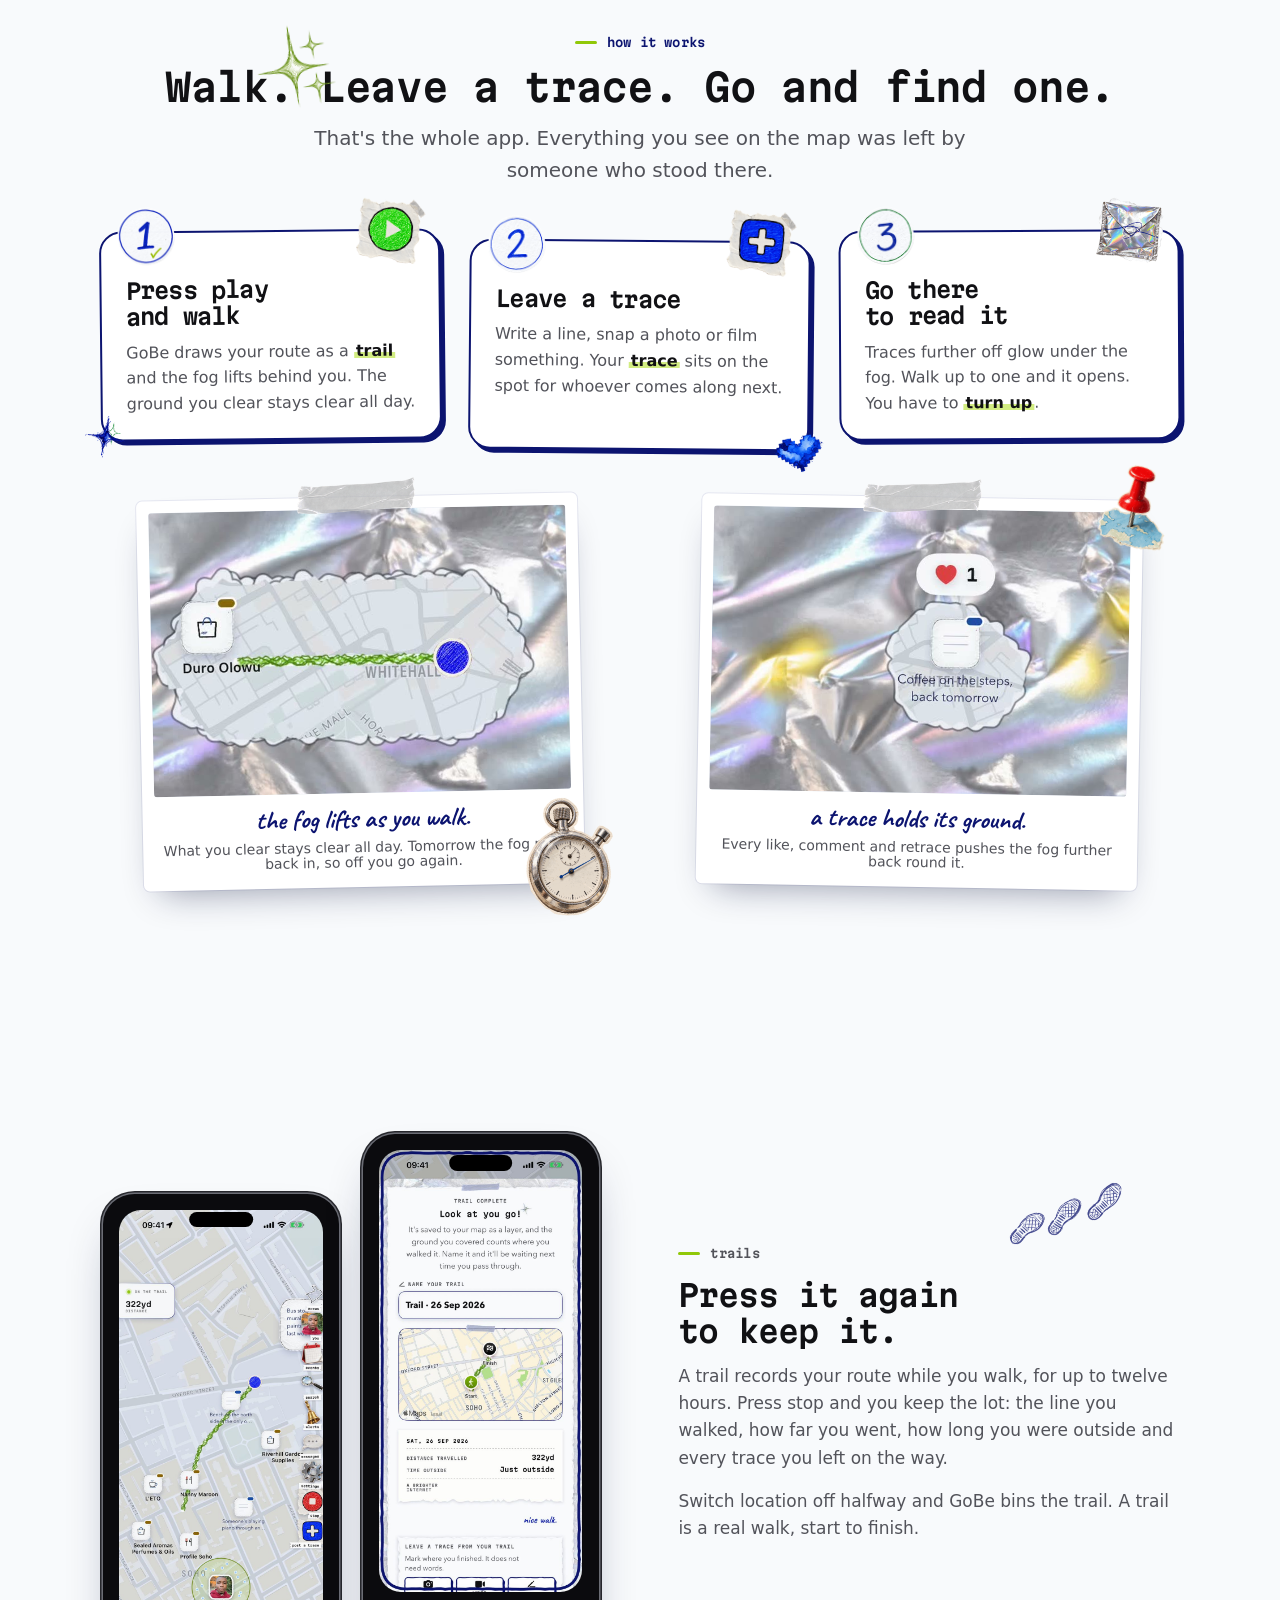
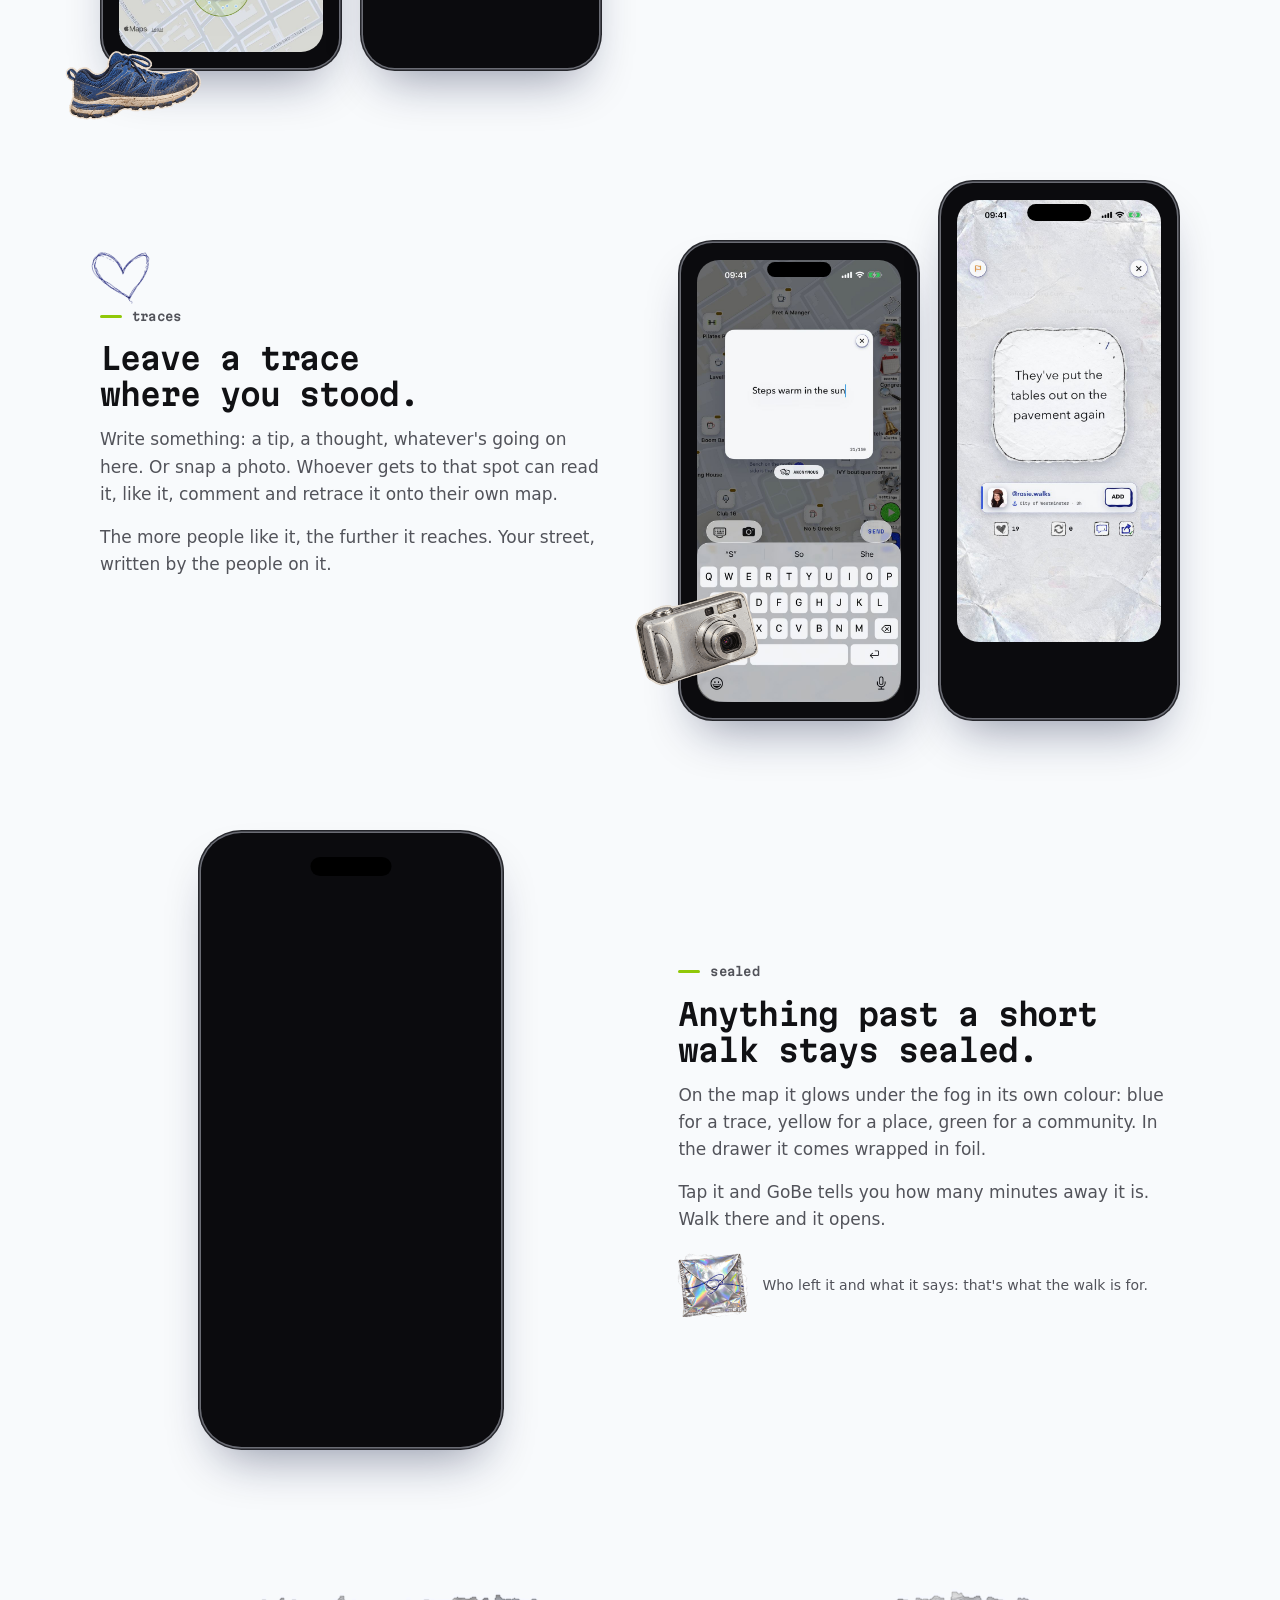
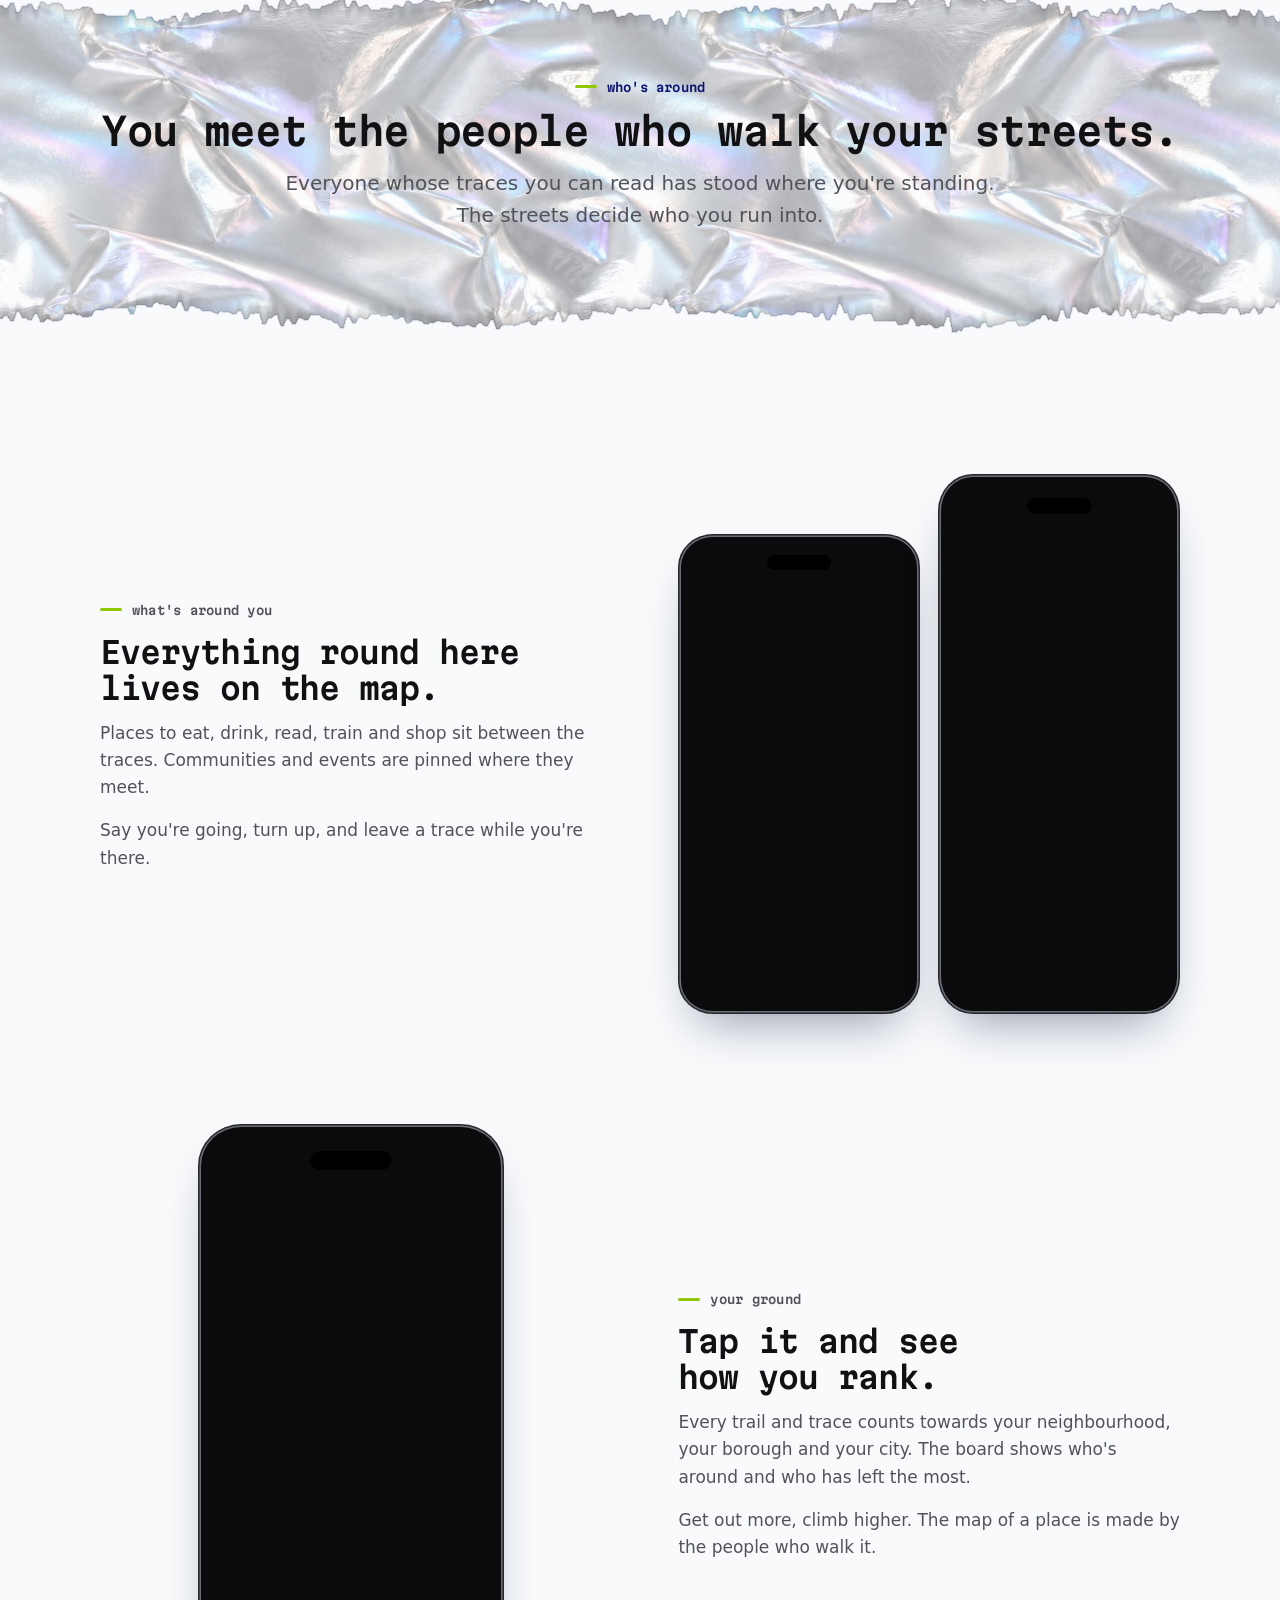
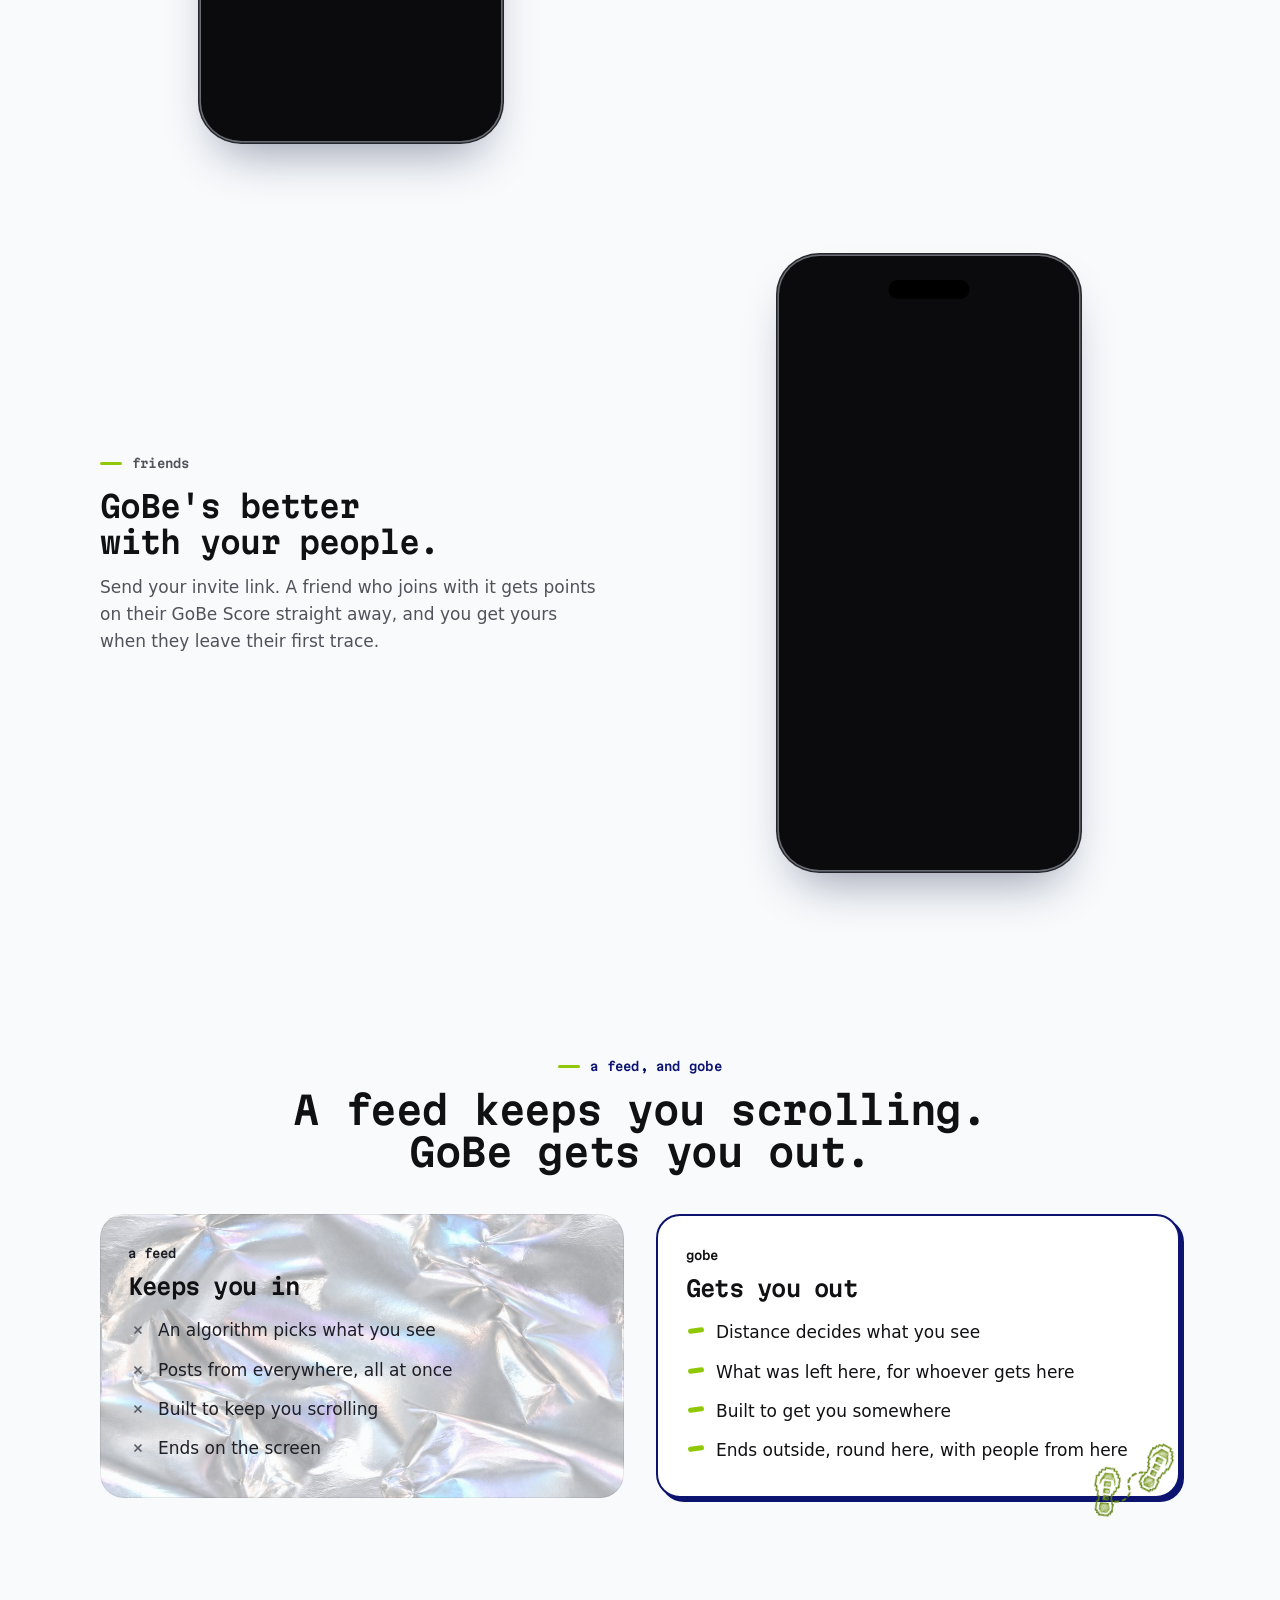
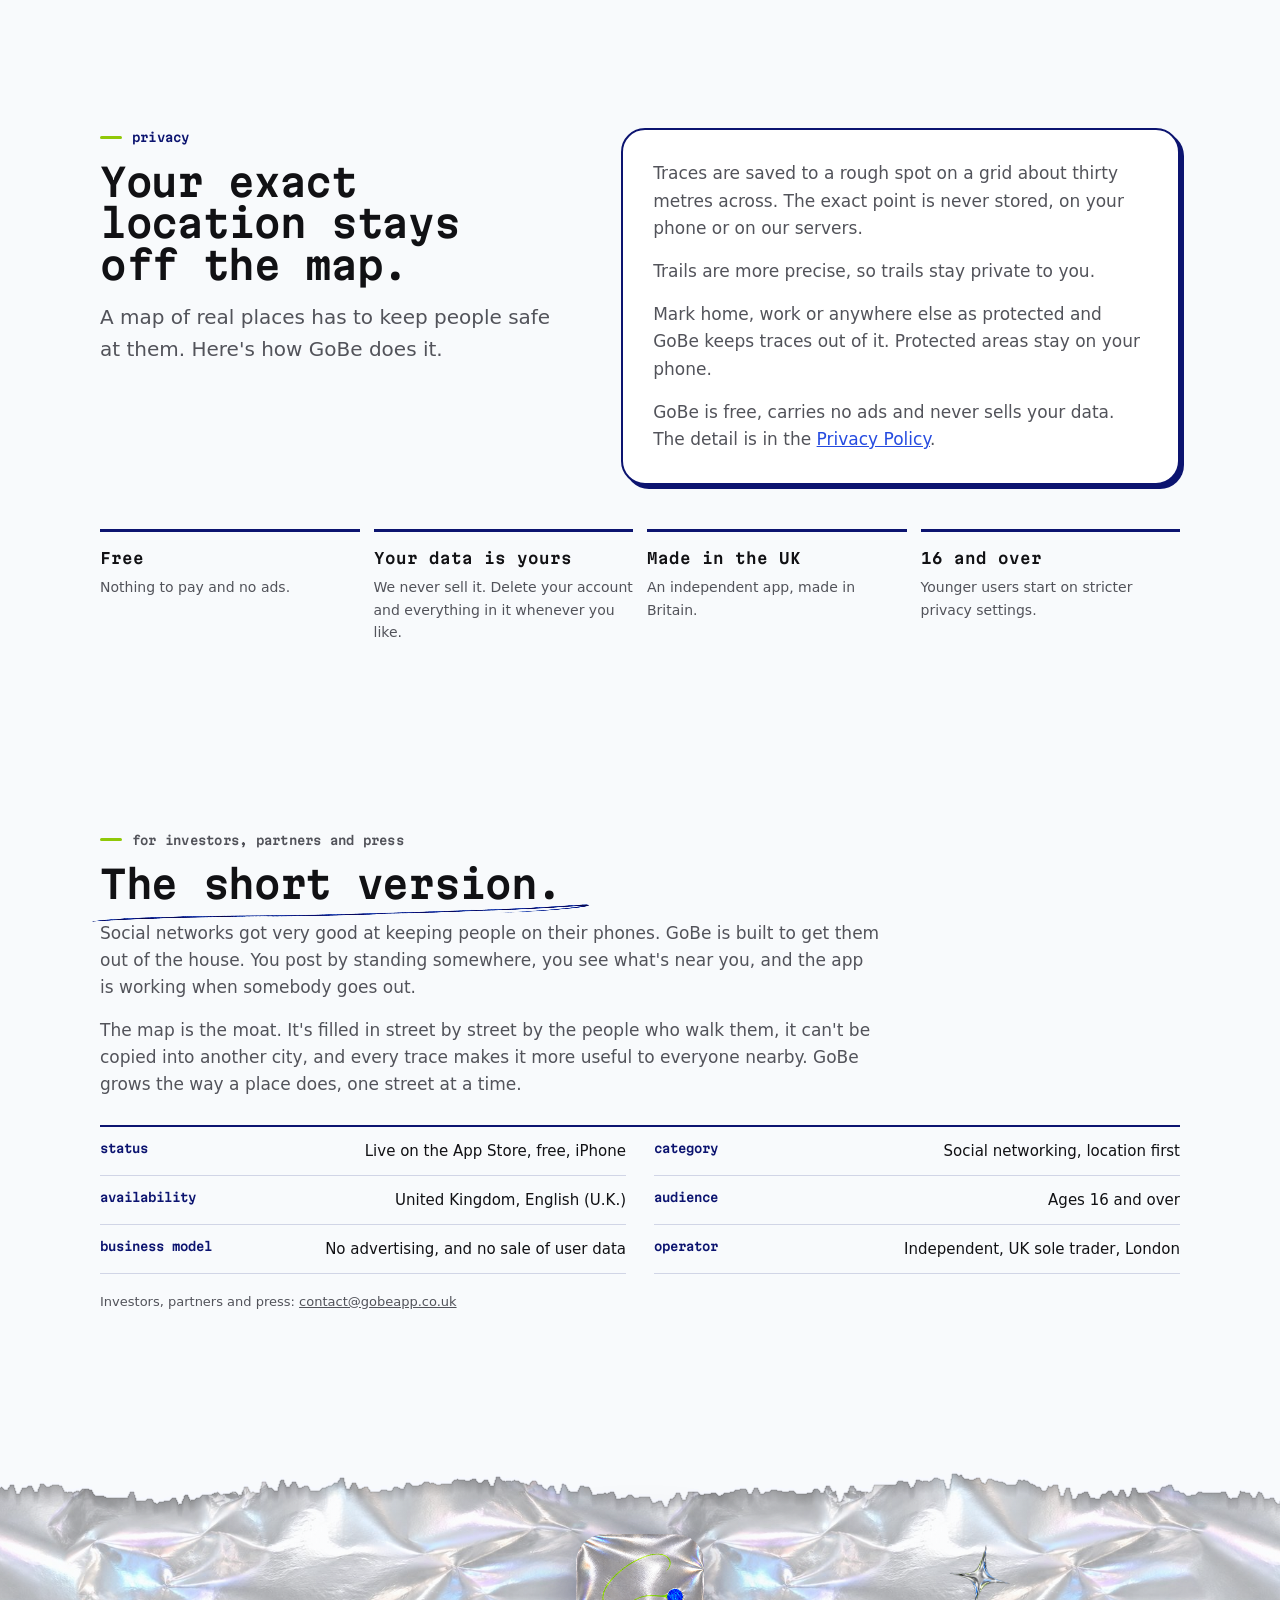
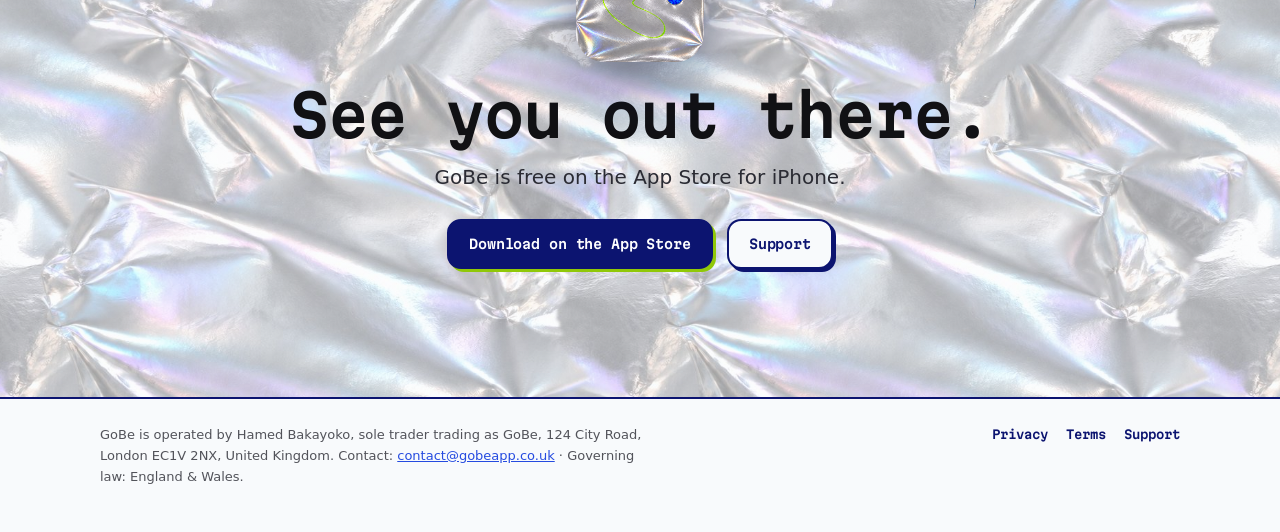
==== commit 94491437: "Site: play and plus sit on their paper tab Their triangle and plus are cut-outs, so the card's borde" ====
--- a/index.html
+++ b/index.html
@@ -85,7 +85,7 @@
 <div class="move">
 <img class="rank" src="assets/rank-1.png" alt="1" width="120" height="120">
 <img class="deco d-move-sparkle" src="assets/deco/blue-sparkle.png" alt="" aria-hidden="true" width="267" height="280" loading="lazy">
-<img class="sticker" src="assets/play.png" alt="" width="160" height="160">
+<img class="sticker" src="assets/play.png" alt="" width="330" height="330">
 <h3>Press play and walk</h3>
 <p>GoBe draws your route as a <span class="word">trail</span> and the fog lifts behind you.
 The ground you clear stays clear all day.</p>
@@ -93,7 +93,7 @@
 <div class="move">
 <img class="rank" src="assets/rank-2.png" alt="2" width="120" height="120">
 <img class="deco d-move-heart" src="assets/deco/pixel-heart.png" alt="" aria-hidden="true" width="300" height="217" loading="lazy">
-<img class="sticker" src="assets/plus.png" alt="" width="160" height="160">
+<img class="sticker" src="assets/plus.png" alt="" width="330" height="330">
 <h3>Leave a trace</h3>
 <p>Write a line, snap a photo or film something. Your <span class="word">trace</span> sits on
 the spot for whoever comes along next.</p>
--- a/assets/style.css
+++ b/assets/style.css
@@ -168,7 +168,7 @@
 .move:nth-child(2){transform:rotate(.5deg) translateY(10px)}
 .move:nth-child(3){transform:rotate(-.3deg)}
 .move .rank{width:58px; height:58px; margin:-52px 0 12px -8px}
-.move .sticker{position:absolute; right:18px; top:-30px; width:58px; height:58px; object-fit:contain; transform:rotate(6deg)}
+.move .sticker{position:absolute; right:14px; top:-34px; width:66px; height:66px; object-fit:contain; transform:rotate(6deg); z-index:2}
 .move h3{padding-right:52px}
 .move p{margin:0; color:var(--muted); font-size:16px}
 
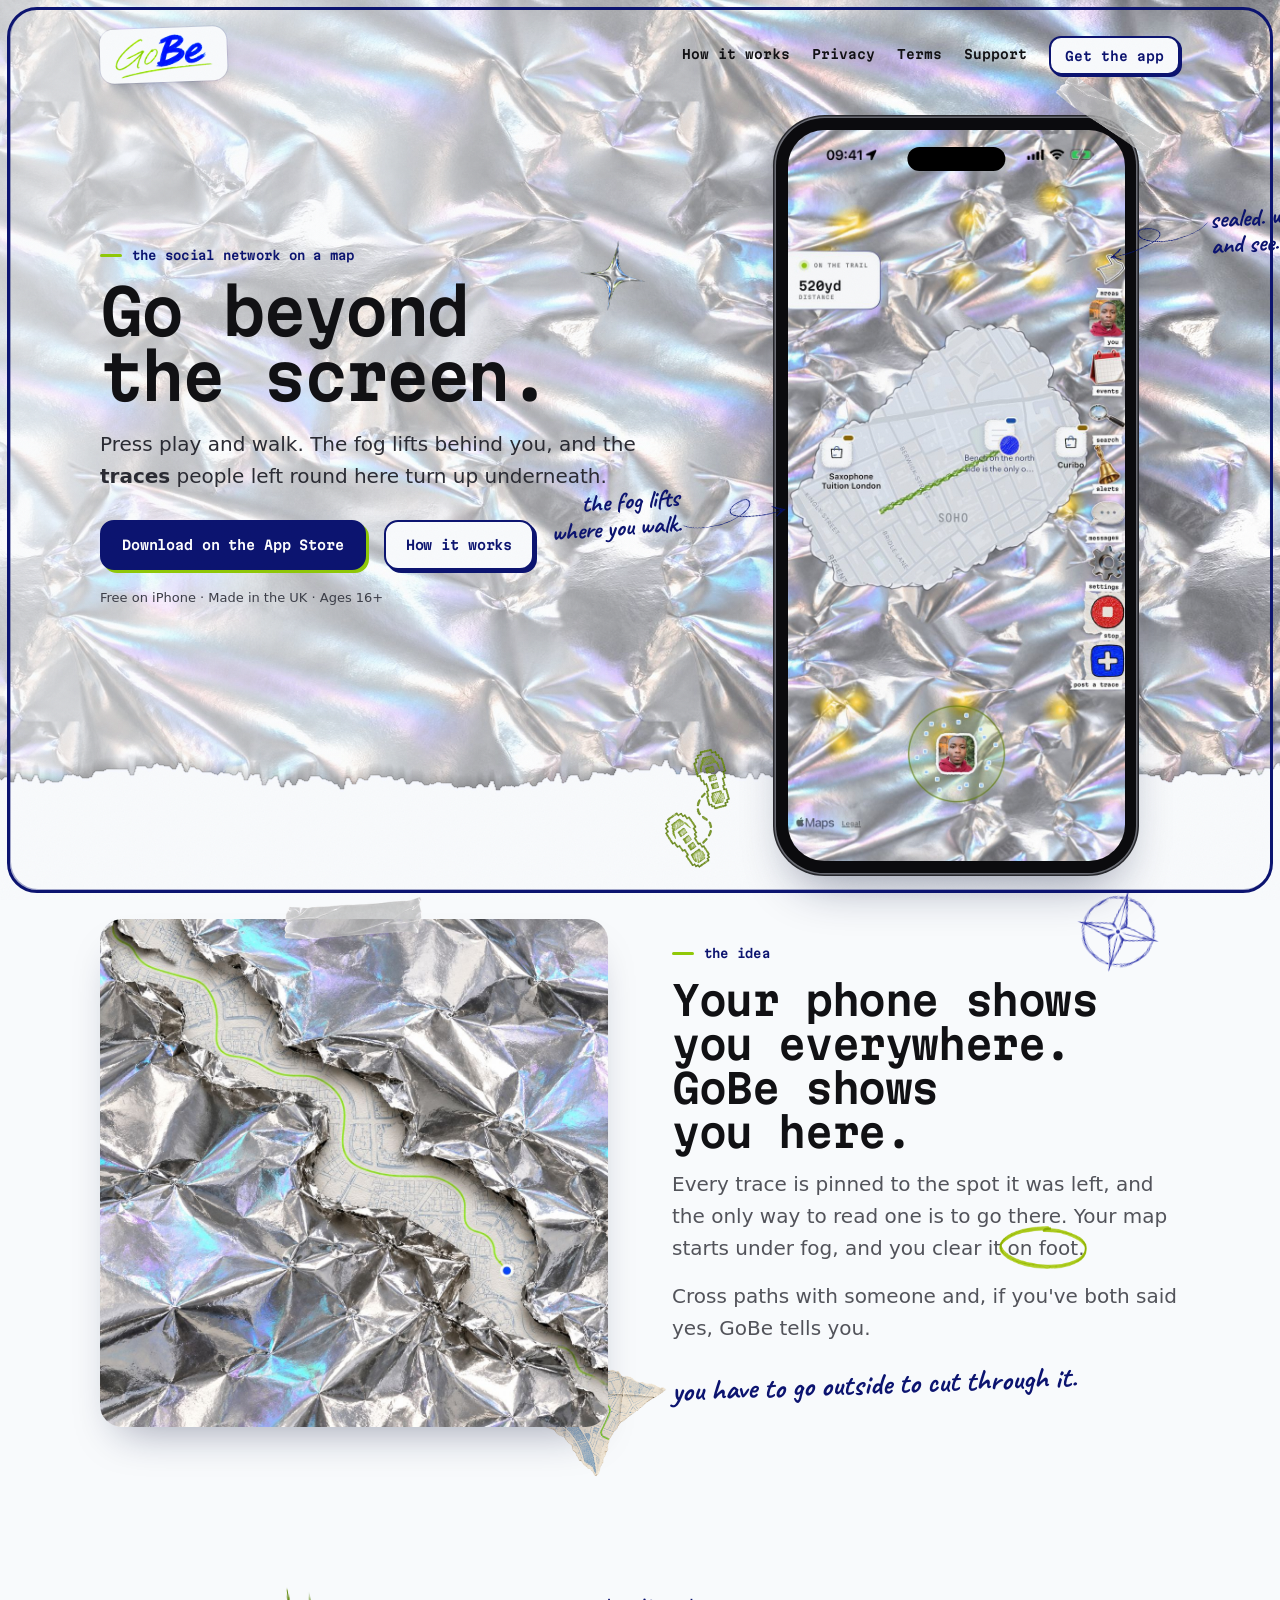
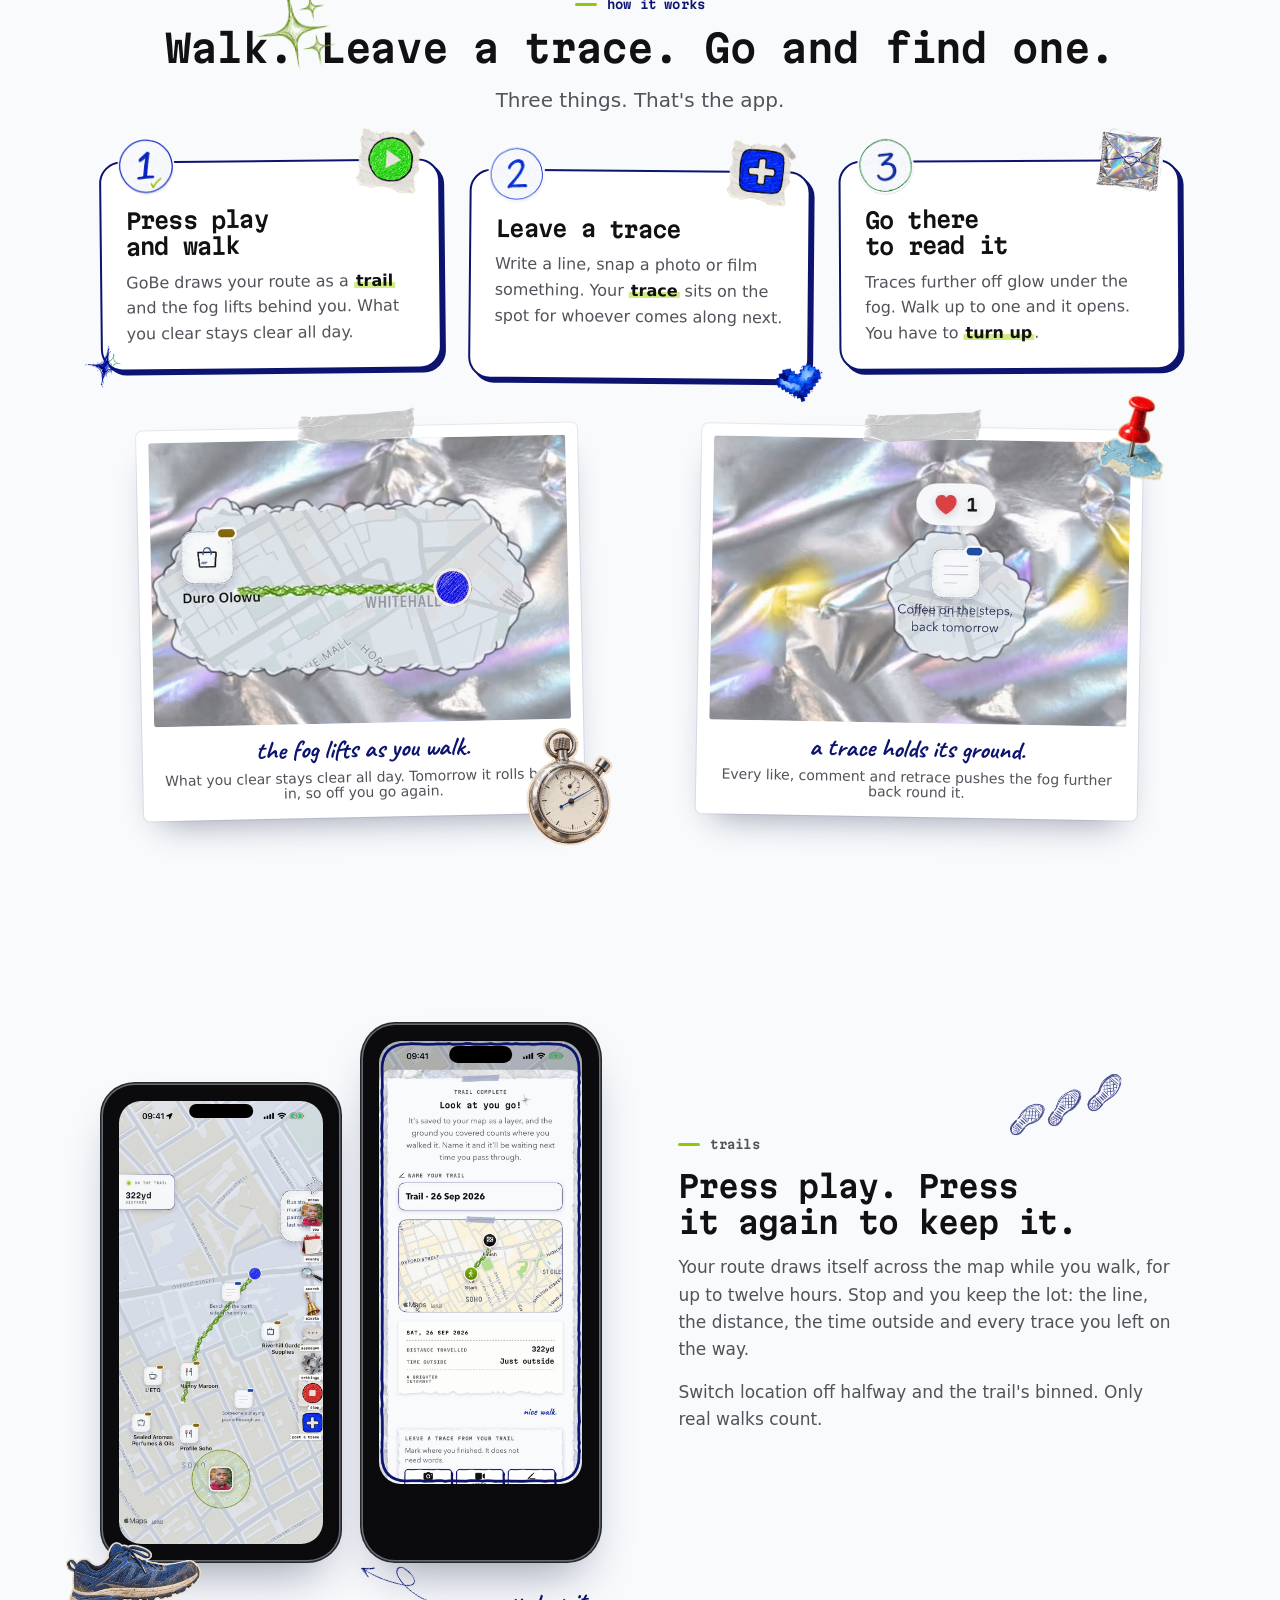
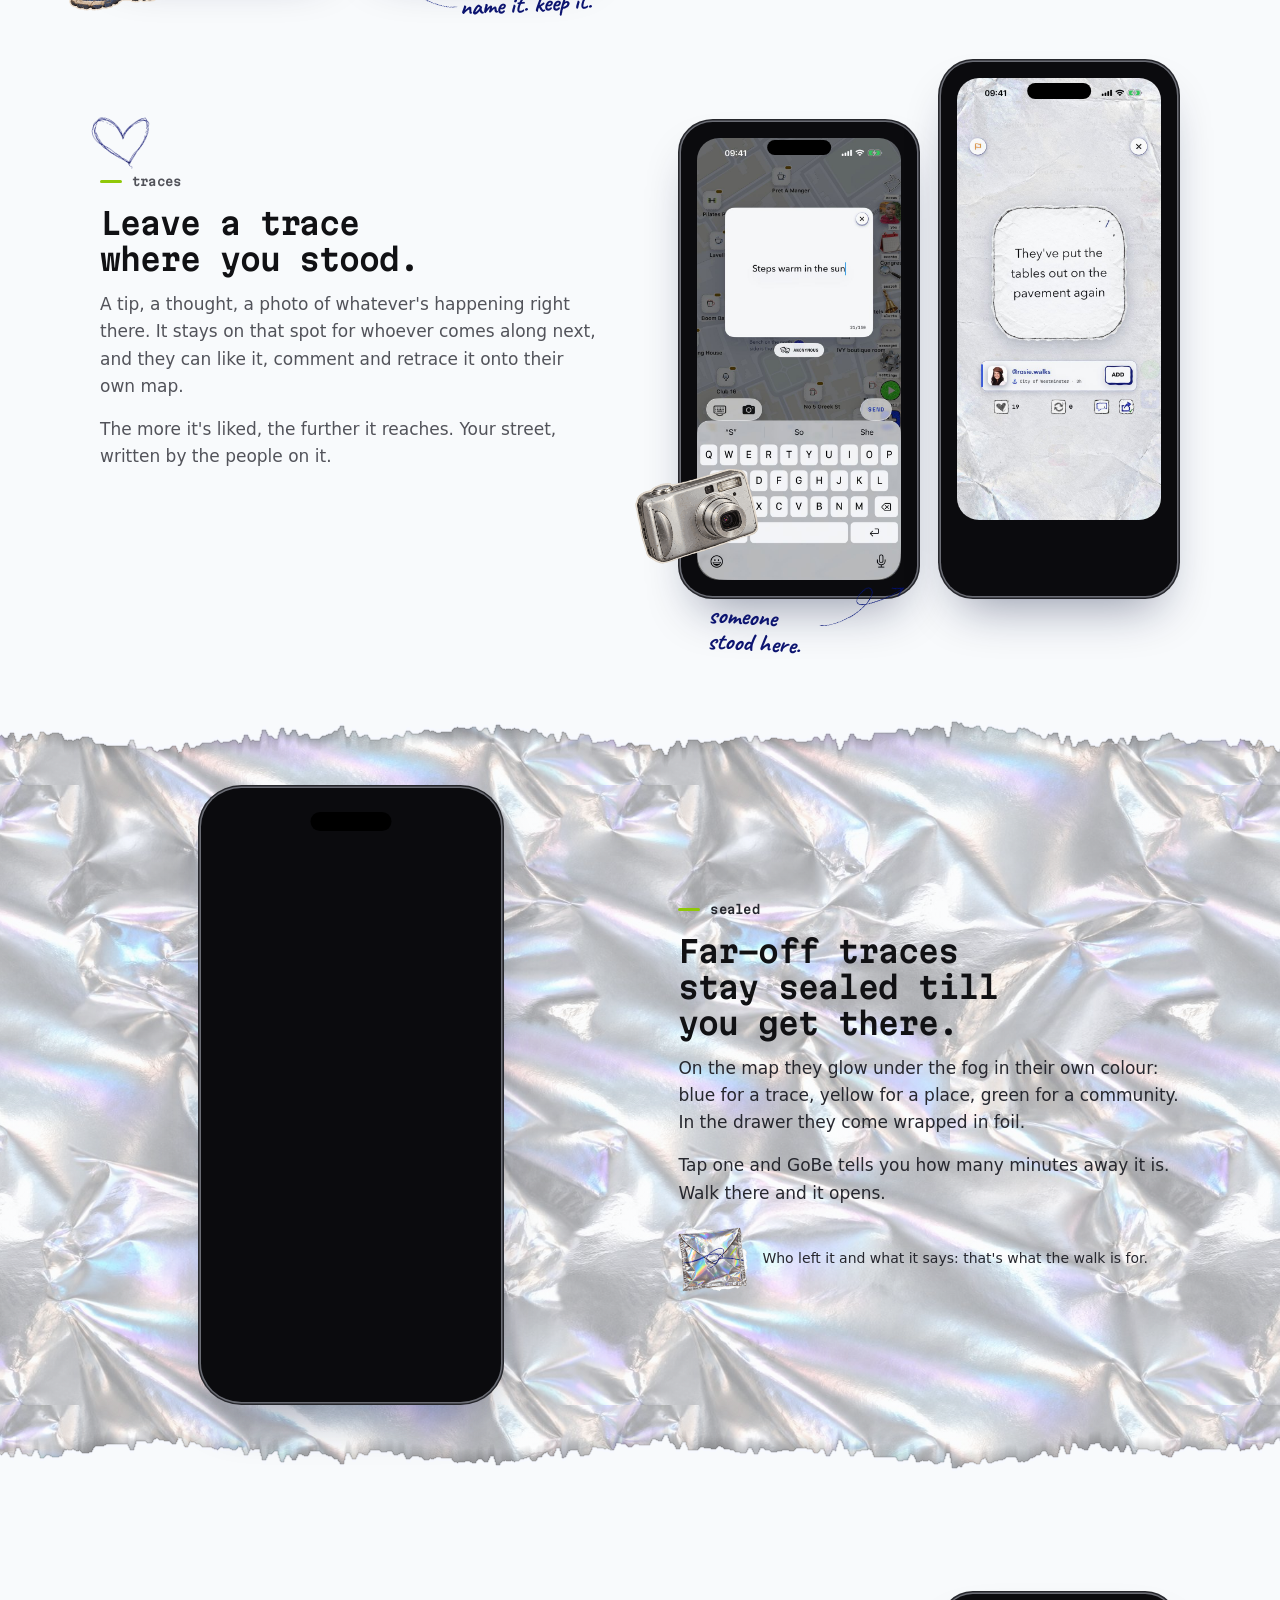
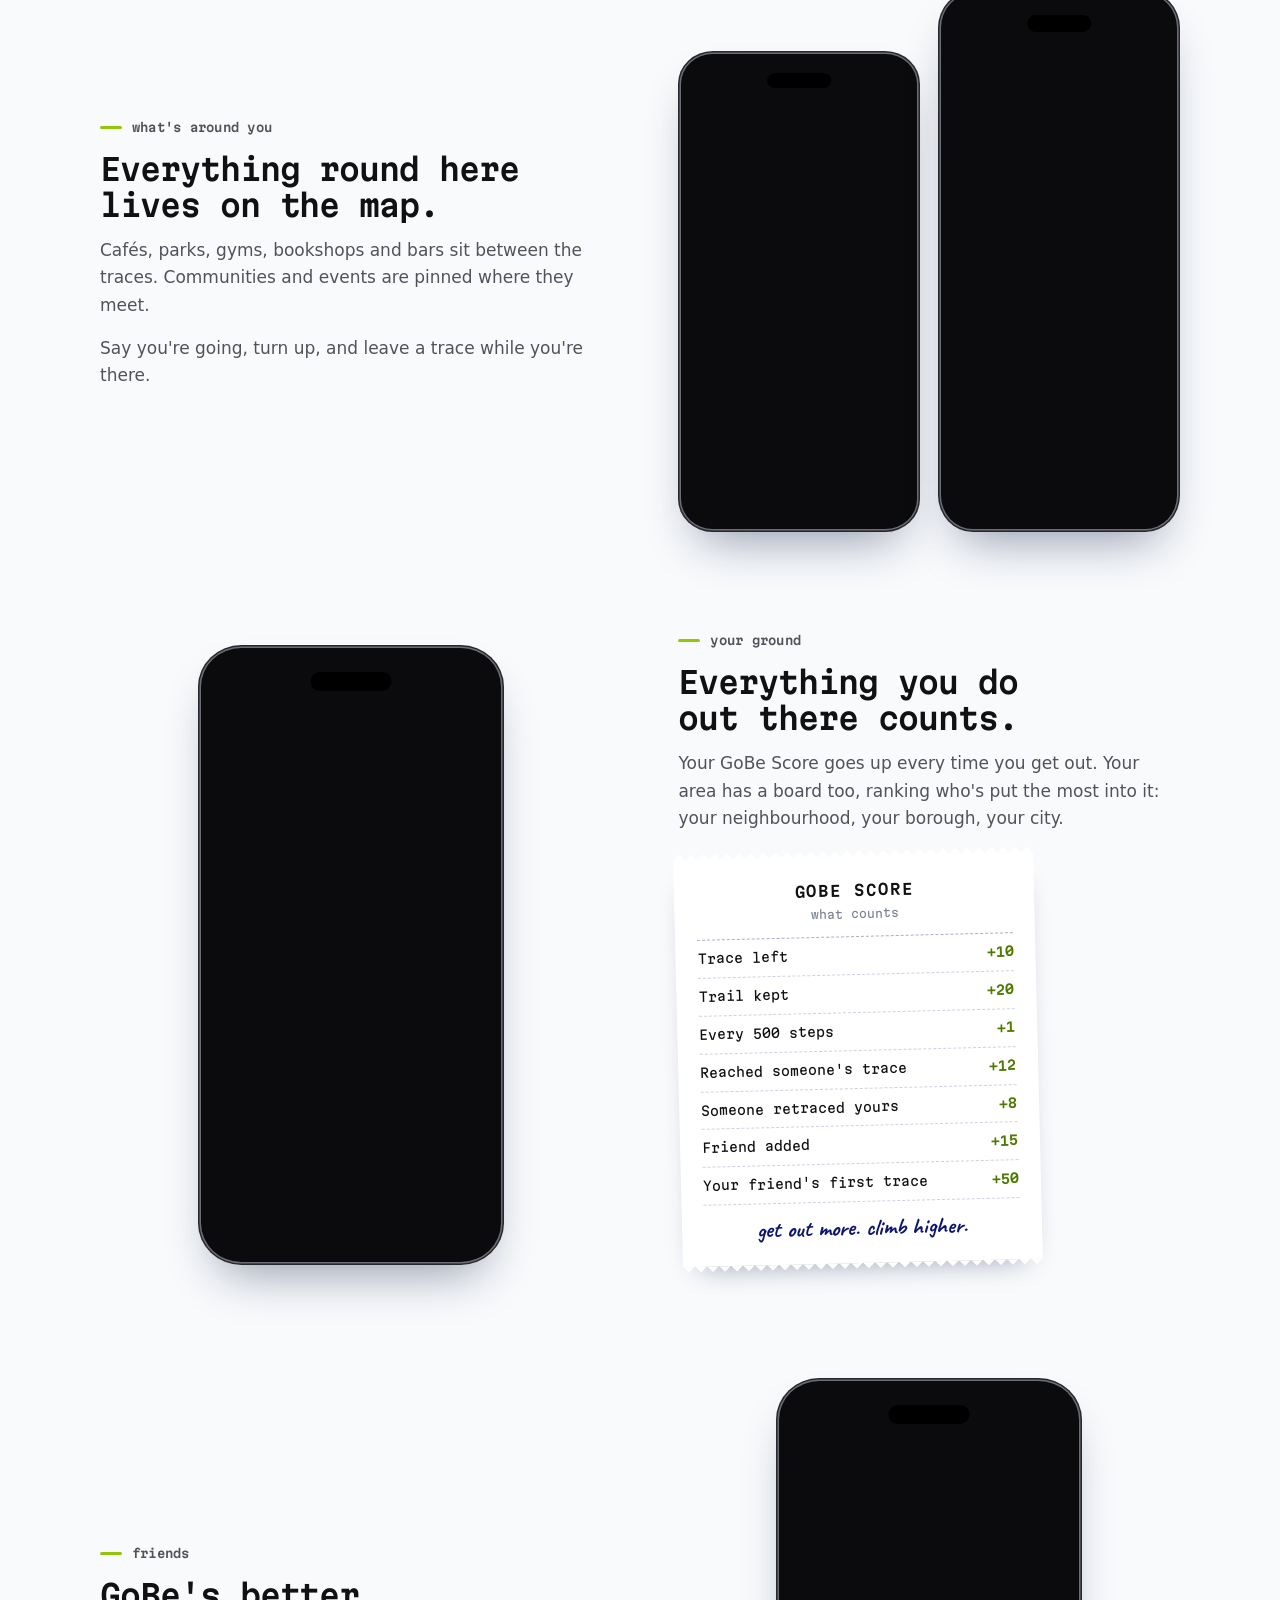
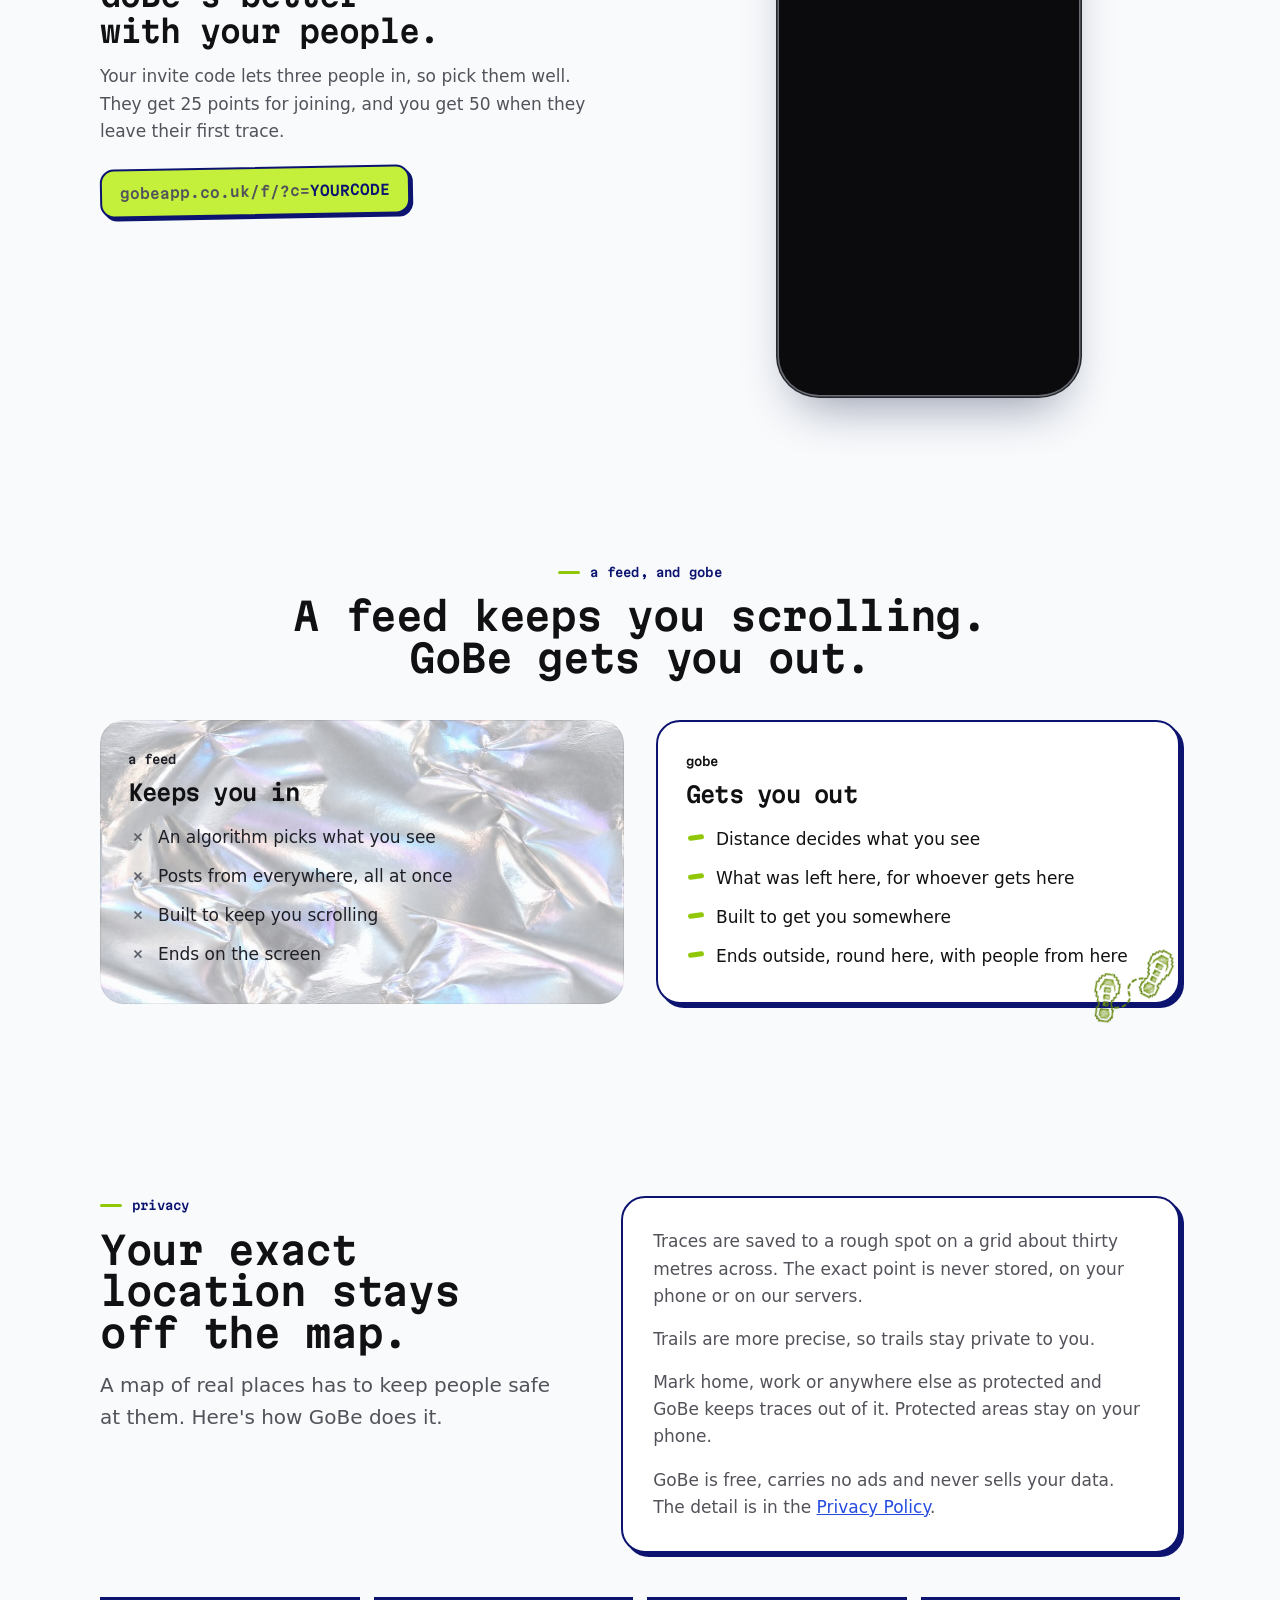
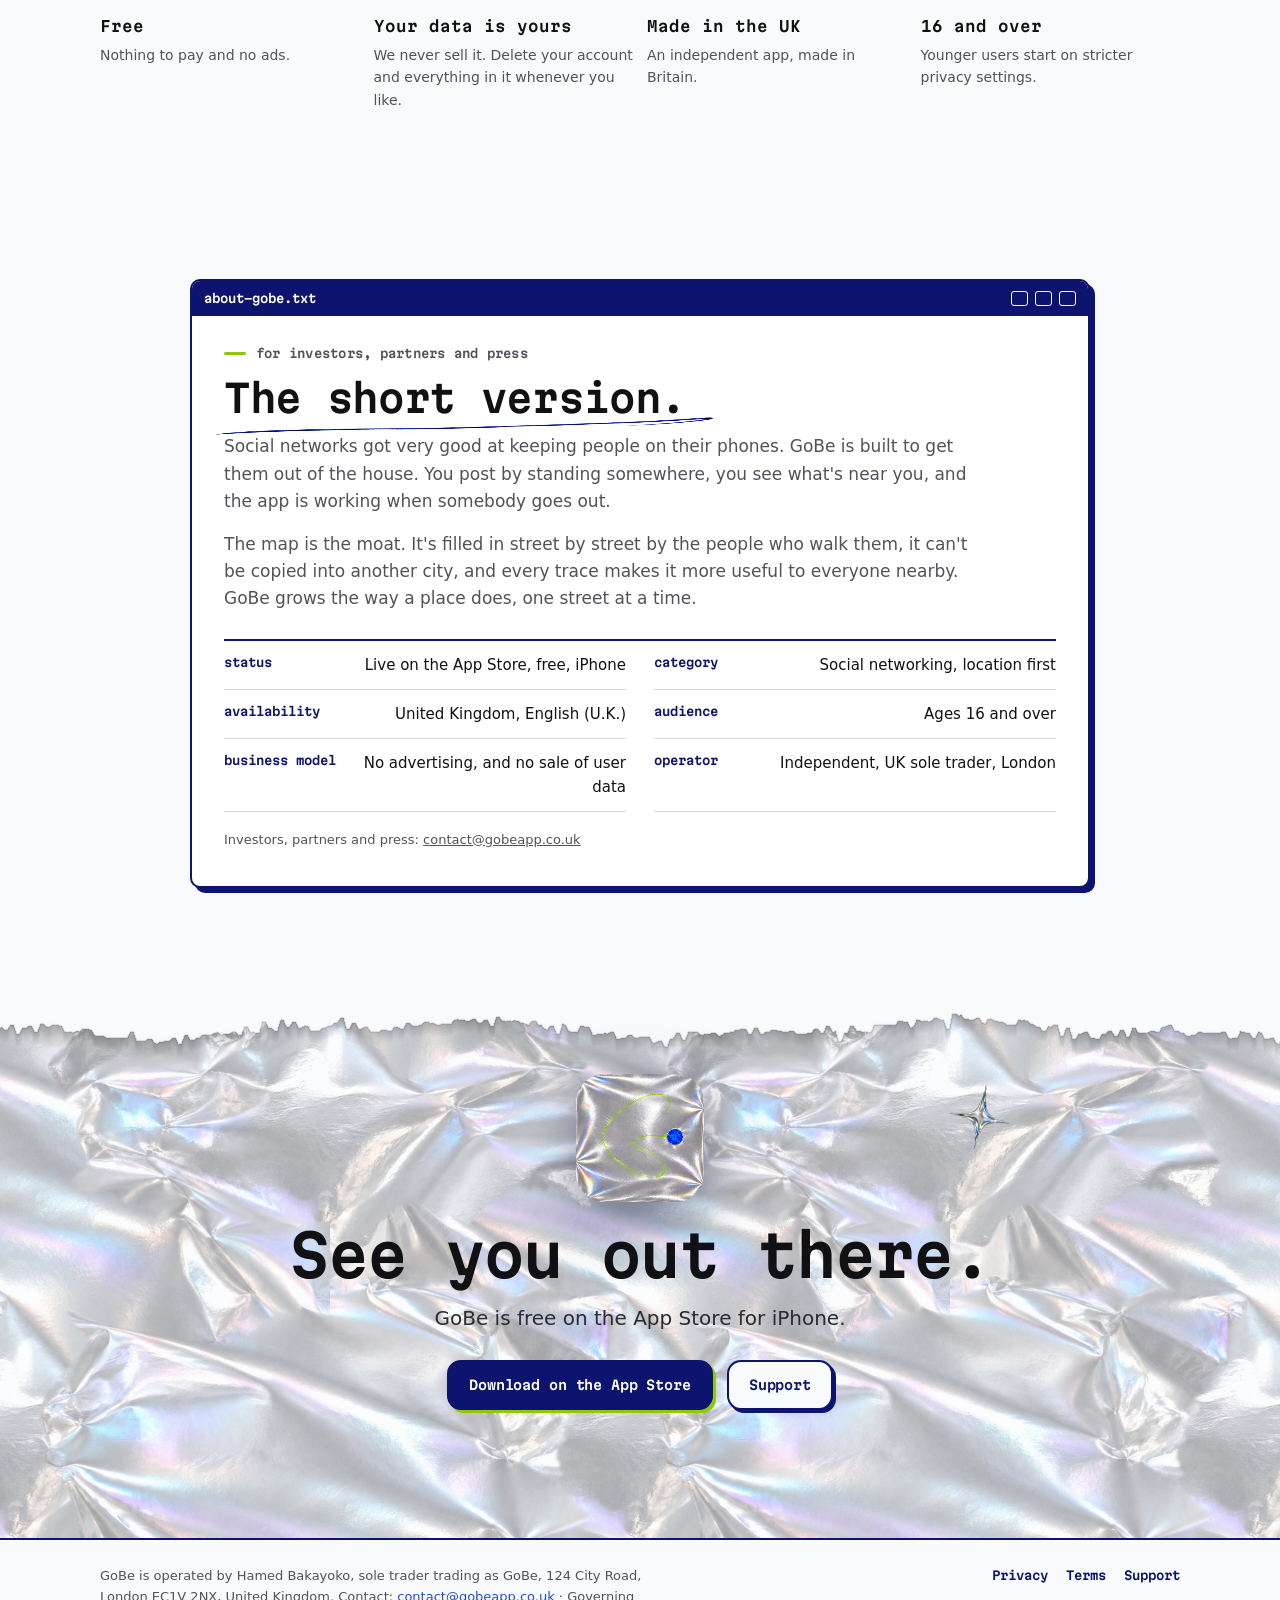
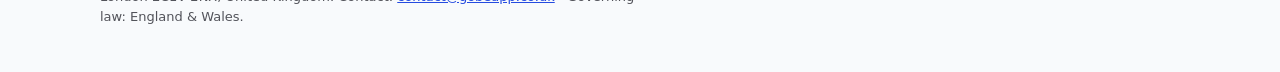
==== commit 1a22a789: "Site: further. Annotated screens, the score receipt, a biro Win98 window - Handwritten notes with bi" ====
--- a/index.html
+++ b/index.html
@@ -37,8 +37,7 @@
 <p class="eyebrow">The social network on a map</p>
 <h1>Go beyond the screen.</h1>
 <p class="lede">Press play and walk. The fog lifts behind you, and the <strong>traces</strong>
-people have left round here turn up underneath: notes, photos and moments pinned to the spot
-they happened.</p>
+people left round here turn up underneath.</p>
 <div class="btns">
 <a class="btn primary" href="https://apps.apple.com/gb/app/gobe-a-local-social-network/id6779702391">Download on the App Store</a>
 <a class="btn" href="#how">How it works</a>
@@ -46,7 +45,8 @@
 <p class="note">Free on iPhone · Made in the UK · Ages 16+</p>
 </div>
 <div class="hero-media">
-<span class="whisper">see you out there.</span>
+<p class="callout c-hero-sealed">sealed. walk over<br>and see.<img src="assets/deco/arrow.png" alt="" width="320" height="75"></p>
+<p class="callout c-hero-walk"><img src="assets/deco/arrow.png" alt="" width="320" height="75">the fog lifts<br>where you walk.</p>
 <img class="deco d-hero-tape keep" src="assets/deco/tape.png" alt="" aria-hidden="true" width="440" height="115" loading="lazy">
 <img class="deco d-hero-steps" src="assets/deco/green-steps.png" alt="" aria-hidden="true" width="282" height="360" loading="lazy">
 <div class="phone"><img src="assets/screens/fog-walk.jpg" width="720" height="1564"
@@ -66,9 +66,10 @@
 <div class="idea-copy">
 <img class="deco d-idea-compass" src="assets/deco/compass.png" alt="" aria-hidden="true" width="360" height="356" loading="lazy">
 <p class="eyebrow">The idea</p>
-<h2>Everything on GoBe is somewhere. You find it by going there.</h2>
-<p class="lede">Every trace is pinned to the spot it was left. Your map starts under fog and
-you clear it <span class="ringed">on foot</span>. Cross paths with someone and, if you've both said yes, GoBe tells you.</p>
+<h2>Your phone shows you everywhere. GoBe shows you here.</h2>
+<p class="lede">Every trace is pinned to the spot it was left, and the only way to read one
+is to go there. Your map starts under fog, and you clear it <span class="ringed">on foot</span>.</p>
+<p class="lede">Cross paths with someone and, if you've both said yes, GoBe tells you.</p>
 <span class="whisper">you have to go outside to cut through it.</span>
 </div>
 </div>
@@ -79,21 +80,20 @@
 <img class="deco d-how-sparkles" src="assets/deco/green-sparkles.png" alt="" aria-hidden="true" width="311" height="340" loading="lazy">
 <p class="eyebrow">How it works</p>
 <h2>Walk. Leave a trace. Go and find one.</h2>
-<p class="lede">That's the whole app. Everything you see on the map was left by someone who
-stood there.</p>
+<p class="lede">Three things. That's the app.</p>
 <div class="moves">
 <div class="move">
 <img class="rank" src="assets/rank-1.png" alt="1" width="120" height="120">
 <img class="deco d-move-sparkle" src="assets/deco/blue-sparkle.png" alt="" aria-hidden="true" width="267" height="280" loading="lazy">
-<img class="sticker" src="assets/play.png" alt="" width="330" height="330">
+<img class="sticker" src="assets/play.png" alt="" width="325" height="311">
 <h3>Press play and walk</h3>
 <p>GoBe draws your route as a <span class="word">trail</span> and the fog lifts behind you.
-The ground you clear stays clear all day.</p>
+What you clear stays clear all day.</p>
 </div>
 <div class="move">
 <img class="rank" src="assets/rank-2.png" alt="2" width="120" height="120">
 <img class="deco d-move-heart" src="assets/deco/pixel-heart.png" alt="" aria-hidden="true" width="300" height="217" loading="lazy">
-<img class="sticker" src="assets/plus.png" alt="" width="330" height="330">
+<img class="sticker" src="assets/plus.png" alt="" width="325" height="311">
 <h3>Leave a trace</h3>
 <p>Write a line, snap a photo or film something. Your <span class="word">trace</span> sits on
 the spot for whoever comes along next.</p>
@@ -112,14 +112,14 @@
 <img class="tape" src="assets/tape.png" alt="" width="220" height="80">
 <img class="deco d-film-watch keep" src="assets/deco/stopwatch.png" alt="" aria-hidden="true" width="282" height="380" loading="lazy">
 <video src="assets/films/walk.mp4" poster="assets/films/walk.jpg" width="660" height="450"
-  autoplay muted loop playsinline preload="metadata" aria-label="A walk along Whitehall tearing the foil open behind the walker"></video>
-<figcaption>the fog lifts as you walk.<span>What you clear stays clear all day. Tomorrow the fog rolls back in, so off you go again.</span></figcaption>
+  autoplay muted loop playsinline preload="metadata" aria-label="A walk along Whitehall, the fog lifting behind the walker"></video>
+<figcaption>the fog lifts as you walk.<span>What you clear stays clear all day. Tomorrow it rolls back in, so off you go again.</span></figcaption>
 </figure>
 <figure class="film">
 <img class="tape" src="assets/tape.png" alt="" width="220" height="80">
 <img class="deco d-film-pin keep" src="assets/deco/pin.png" alt="" aria-hidden="true" width="301" height="400" loading="lazy">
 <video src="assets/films/trace.mp4" poster="assets/films/trace.jpg" width="660" height="450"
-  autoplay muted loop playsinline preload="metadata" aria-label="A trace left on the map, holding open the ground around it as likes arrive"></video>
+  autoplay muted loop playsinline preload="metadata" aria-label="A trace left on the map, holding the fog back round it as likes arrive"></video>
 <figcaption>a trace holds its ground.<span>Every like, comment and retrace pushes the fog further back round it.</span></figcaption>
 </figure>
 </div>
@@ -135,15 +135,15 @@
   alt="A GoBe trail being recorded through Soho, the walked route drawn in green"></div>
 <div class="phone"><img src="assets/screens/trail.jpg" width="720" height="1564" loading="lazy"
   alt="A finished GoBe trail, with the route on a map, the distance travelled and the time spent outside"></div>
+<p class="callout c-trail"><img src="assets/deco/arrow.png" alt="" width="320" height="75">name it. keep it.</p>
 </div>
 <div class="copy">
 <img class="deco d-trails-steps" src="assets/deco/steps.png" alt="" aria-hidden="true" width="348" height="380" loading="lazy">
 <p class="eyebrow">Trails</p>
-<h3>Press it again to keep it.</h3>
-<p>A trail records your route while you walk, for up to twelve hours. Press stop and you keep
-the lot: the line you walked, how far you went, how long you were outside and every trace you
-left on the way.</p>
-<p>Switch location off halfway and GoBe bins the trail. A trail is a real walk, start to finish.</p>
+<h3>Press play. Press it again to keep it.</h3>
+<p>Your route draws itself across the map while you walk, for up to twelve hours. Stop and
+you keep the lot: the line, the distance, the time outside and every trace you left on the way.</p>
+<p>Switch location off halfway and the trail's binned. Only real walks count.</p>
 </div>
 </div>
 
@@ -154,17 +154,22 @@
   alt="Leaving a trace in GoBe: a short note being written on a card pinned to the spot"></div>
 <div class="phone"><img src="assets/screens/trace.jpg" width="720" height="1564" loading="lazy"
   alt="A trace opened in GoBe, reading &quot;They've put the tables out on the pavement again&quot;"></div>
+<p class="callout c-trace">someone<br>stood here.<img src="assets/deco/arrow.png" alt="" width="320" height="75"></p>
 </div>
 <div class="copy">
 <img class="deco d-traces-heart" src="assets/deco/heart.png" alt="" aria-hidden="true" width="300" height="288" loading="lazy">
 <p class="eyebrow">Traces</p>
 <h3>Leave a trace where you stood.</h3>
-<p>Write something: a tip, a thought, whatever's going on here. Or snap a photo. Whoever gets
-to that spot can read it, like it, comment and retrace it onto their own map.</p>
-<p>The more people like it, the further it reaches. Your street, written by the people on it.</p>
-</div>
-</div>
-
+<p>A tip, a thought, a photo of whatever's happening right there. It stays on that spot for
+whoever comes along next, and they can like it, comment and retrace it onto their own map.</p>
+<p>The more it's liked, the further it reaches. Your street, written by the people on it.</p>
+</div>
+</div>
+</div>
+</section>
+
+<section class="band foil torn-above torn-below sealed-band">
+<div class="bar">
 <div class="row">
 <div class="media">
 <img class="deco d-sealed-tape keep" src="assets/deco/holo-tape.png" alt="" aria-hidden="true" width="480" height="305" loading="lazy">
@@ -174,25 +179,14 @@
 <div class="copy">
 <img class="deco d-sealed-sparkle" src="assets/deco/sparkle-small.png" alt="" aria-hidden="true" width="289" height="300" loading="lazy">
 <p class="eyebrow">Sealed</p>
-<h3>Anything past a short walk stays sealed.</h3>
-<p>On the map it glows under the fog in its own colour: blue for a trace, yellow for a place,
-green for a community. In the drawer it comes wrapped in foil.</p>
-<p>Tap it and GoBe tells you how many minutes away it is. Walk there and it opens.</p>
+<h3>Far-off traces stay sealed till you get there.</h3>
+<p>On the map they glow under the fog in their own colour: blue for a trace, yellow for a
+place, green for a community. In the drawer they come wrapped in foil.</p>
+<p>Tap one and GoBe tells you how many minutes away it is. Walk there and it opens.</p>
 <div class="extra"><img src="assets/sealed.png" alt="" width="240" height="240">
 <p>Who left it and what it says: that's what the walk is for.</p></div>
 </div>
 </div>
-</div>
-</section>
-
-<section class="band foil torn-above torn-below">
-<div class="bar center">
-<img class="deco d-band-stamp keep" src="assets/deco/globe-stamp.png" alt="" aria-hidden="true" width="400" height="381" loading="lazy">
-<img class="deco d-band-cd" src="assets/deco/cd.png" alt="" aria-hidden="true" width="460" height="455" loading="lazy">
-<p class="eyebrow">Who's around</p>
-<h2>You meet the people who walk your streets.</h2>
-<p class="lede">Everyone whose traces you can read has stood where you're standing.
-The streets decide who you run into.</p>
 </div>
 </section>
 
@@ -211,13 +205,13 @@
 <img class="deco d-around-bike" src="assets/deco/bicycle.png" alt="" aria-hidden="true" width="520" height="328" loading="lazy">
 <p class="eyebrow">What's around you</p>
 <h3>Everything round here lives on the map.</h3>
-<p>Places to eat, drink, read, train and shop sit between the traces. Communities and events
-are pinned where they meet.</p>
+<p>Cafés, parks, gyms, bookshops and bars sit between the traces. Communities and events are
+pinned where they meet.</p>
 <p>Say you're going, turn up, and leave a trace while you're there.</p>
 </div>
 </div>
 
-<div class="row">
+<div class="row score">
 <div class="media">
 <img class="deco d-board-rosette keep" src="assets/deco/rosette.png" alt="" aria-hidden="true" width="289" height="400" loading="lazy">
 <div class="phone"><img src="assets/screens/board.jpg" width="720" height="1564" loading="lazy"
@@ -226,14 +220,27 @@
 <div class="copy">
 <img class="deco d-board-star" src="assets/deco/star.png" alt="" aria-hidden="true" width="320" height="305" loading="lazy">
 <p class="eyebrow">Your ground</p>
-<h3>Tap it and see how you rank.</h3>
-<p>Every trail and trace counts towards your neighbourhood, your borough and your city. The
-board shows who's around and who has left the most.</p>
-<p>Get out more, climb higher. The map of a place is made by the people who walk it.</p>
-</div>
-</div>
-
-<div class="row rev">
+<h3>Everything you do out there counts.</h3>
+<p>Your GoBe Score goes up every time you get out. Your area has a board too, ranking who's
+put the most into it: your neighbourhood, your borough, your city.</p>
+<div class="receipt" aria-label="What earns GoBe Score points">
+<p class="r-head">GoBe Score</p>
+<p class="r-sub">what counts</p>
+<ul>
+<li><span>Trace left</span><b>+10</b></li>
+<li><span>Trail kept</span><b>+20</b></li>
+<li><span>Every 500 steps</span><b>+1</b></li>
+<li><span>Reached someone's trace</span><b>+12</b></li>
+<li><span>Someone retraced yours</span><b>+8</b></li>
+<li><span>Friend added</span><b>+15</b></li>
+<li><span>Your friend's first trace</span><b>+50</b></li>
+</ul>
+<p class="r-foot">get out more. climb higher.</p>
+</div>
+</div>
+</div>
+
+<div class="row rev friends">
 <div class="media">
 <img class="deco d-friends-phone keep" src="assets/deco/flip-phone.png" alt="" aria-hidden="true" width="166" height="300" loading="lazy">
 <img class="deco d-friends-speech" src="assets/deco/pixel-speech.png" alt="" aria-hidden="true" width="340" height="221" loading="lazy">
@@ -244,8 +251,9 @@
 <img class="deco d-friends-smiley" src="assets/deco/smiley.png" alt="" aria-hidden="true" width="300" height="280" loading="lazy">
 <p class="eyebrow">Friends</p>
 <h3>GoBe's better with your people.</h3>
-<p>Send your invite link. A friend who joins with it gets points on their GoBe Score straight
-away, and you get yours when they leave their first trace.</p>
+<p>Your invite code lets three people in, so pick them well. They get 25 points for joining,
+and you get 50 when they leave their first trace.</p>
+<p class="linkpill">gobeapp.co.uk/f/?c=<span>YOURCODE</span></p>
 </div>
 </div>
 </div>
@@ -314,6 +322,9 @@
 <section class="band tight brief" id="about">
 <div class="bar">
 <img class="deco d-brief-signpost" src="assets/deco/signpost.png" alt="" aria-hidden="true" width="218" height="340" loading="lazy">
+<div class="win">
+<div class="win-bar"><span>about-gobe.txt</span><i></i><i></i><i></i></div>
+<div class="win-body">
 <p class="eyebrow">For investors, partners and press</p>
 <h2>The short version.</h2>
 <p>Social networks got very good at keeping people on their phones. GoBe is built to get them
@@ -332,6 +343,8 @@
 </div>
 <p class="note">Investors, partners and press: <a href="mailto:contact@gobeapp.co.uk">contact@gobeapp.co.uk</a></p>
 </div>
+</div>
+</div>
 </section>
 
 <section class="closer foil torn-above">
@@ -339,7 +352,7 @@
 <img class="deco d-closer-globe keep" src="assets/deco/pixel-globe.png" alt="" aria-hidden="true" width="339" height="340" loading="lazy">
 <img class="deco d-closer-sparkle keep" src="assets/deco/sparkle.png" alt="" aria-hidden="true" width="318" height="340" loading="lazy">
 <img class="deco d-closer-cd" src="assets/deco/cd.png" alt="" aria-hidden="true" width="460" height="455" loading="lazy">
-<img class="icon" src="assets/icon-rounded.png" alt="" width="360" height="360">
+<img class="icon" src="assets/icon-rounded.png" alt="" width="240" height="240">
 <h2>See you out there.</h2>
 <p class="lede">GoBe is free on the App Store for iPhone.</p>
 <div class="btns">
--- a/assets/style.css
+++ b/assets/style.css
@@ -146,7 +146,7 @@
   transform:translateX(-50%); background:#000; border-radius:99px}
 
 section{position:relative}
-.band{padding:clamp(64px,9vw,120px) 0}
+.band{padding:clamp(56px,7.5vw,104px) 0}
 .band.tight{padding-top:clamp(40px,6vw,72px)}
 .center{text-align:center}
 .center .lede{margin-left:auto; margin-right:auto}
@@ -186,13 +186,13 @@
 
 /* Feature rows: phones one side, words the other */
 .row{display:grid; grid-template-columns:1fr 1fr; gap:clamp(28px,6vw,90px); align-items:center}
-.row + .row{margin-top:clamp(64px,9vw,120px)}
+.row + .row{margin-top:clamp(64px,8vw,104px)}
 .row.rev .media{order:2}
 .row .media{display:flex; justify-content:center; gap:clamp(12px,2vw,24px)}
 .row .media .phone{width:min(100%,300px)}
 .row .media.pair .phone{width:min(47%,270px)}
 .row .media.pair .phone:nth-child(2){margin-top:60px}
-.row .copy p{color:var(--muted)}
+.row .copy > p{color:var(--muted)}
 .row .copy h3{font-size:clamp(22px,2.6vw,30px); margin-bottom:14px}
 .row .copy .extra{display:flex; align-items:center; gap:14px; margin-top:18px}
 .row .copy .extra img{width:70px; height:auto; transform:rotate(-6deg)}
@@ -223,7 +223,7 @@
 .value p{font-size:14px; color:var(--muted); margin:0}
 
 /* Reading it as a business */
-.brief p{color:var(--muted); max-width:46em}
+.brief .note{max-width:none}
 .facts{display:grid; grid-template-columns:1fr 1fr; gap:0 28px; margin:26px 0 18px;
   border-top:2px solid var(--biro)}
 .fact{display:flex; justify-content:space-between; gap:18px; padding:12px 0; border-bottom:1px solid var(--line)}
@@ -382,6 +382,61 @@
   .d-friends-phone{width:56px; left:6%}
 }
 
+
+/* ---------- Handwritten notes on the screenshots ---------- */
+.callout{position:absolute; margin:0; z-index:5; pointer-events:none; white-space:nowrap;
+  font-family:var(--hand); font-weight:700; font-size:25px; line-height:1.02; color:var(--biro)}
+.callout img{position:absolute; width:104px; height:auto}
+.c-hero-sealed{right:-212px; top:86px; transform:rotate(-3deg)}
+.c-hero-sealed img{left:-104px; top:14px; transform:scaleX(-1) rotate(14deg)}
+.c-hero-walk{left:-226px; top:372px; text-align:right; transform:rotate(-4deg)}
+.c-hero-walk img{right:-104px; top:20px; transform:rotate(-8deg)}
+.c-trail{right:2%; bottom:-58px; transform:rotate(-3deg)}
+.c-trail img{left:-100px; top:-26px; transform:scaleX(-1) rotate(-28deg)}
+.c-trace{left:6%; bottom:-60px; transform:rotate(3deg)}
+.c-trace img{right:-104px; top:-18px; transform:rotate(-30deg)}
+
+/* ---------- Sealed, on foil ---------- */
+.sealed-band .copy p{color:#26272e}
+.sealed-band .copy .extra p{color:#26272e}
+
+/* ---------- The GoBe Score receipt ---------- */
+.receipt{position:relative; background:#fff; width:min(100%,360px); margin:24px 0 16px;
+  padding:22px 22px 16px; font-family:var(--mono); font-size:13px; color:var(--ink);
+  box-shadow:0 16px 30px -18px rgba(12,20,60,.45); transform:rotate(-1.4deg)}
+.receipt::before,.receipt::after{content:""; position:absolute; left:0; right:0; height:10px;
+  background:linear-gradient(135deg,#fff 25%,transparent 25%) -6px 0/12px 12px repeat-x,
+    linear-gradient(225deg,#fff 25%,transparent 25%) -6px 0/12px 12px repeat-x}
+.receipt::after{bottom:-10px}
+.receipt::before{top:-10px; transform:rotate(180deg)}
+.r-head{font-weight:600; font-size:15px; text-align:center; margin:0; letter-spacing:.06em; text-transform:uppercase}
+.r-sub{text-align:center; margin:2px 0 0; color:var(--faint); font-size:11.5px}
+.receipt ul{list-style:none; padding:0; margin:14px 0 6px; border-top:1.5px dashed rgba(12,20,112,.35)}
+.receipt li{display:flex; justify-content:space-between; gap:12px; margin:0; padding:8px 0;
+  border-bottom:1px dashed rgba(12,20,112,.2)}
+.receipt li b{color:var(--go-dark); font-weight:600}
+.r-foot{font-family:var(--hand); font-weight:700; font-size:23px; color:var(--biro); text-align:center; margin:8px 0 0}
+
+/* ---------- The invite link, as the app draws it ---------- */
+.linkpill{display:inline-block; font-family:var(--mono); font-size:14px; font-weight:600; color:var(--ink);
+  background:var(--go-glow); border:2px solid var(--biro); border-radius:14px; padding:12px 18px 11px;
+  box-shadow:3px 3px 0 var(--biro); margin-top:6px; transform:rotate(-1deg)}
+.linkpill span{color:var(--biro)}
+
+/* ---------- A Windows 98 window, gone over in biro ---------- */
+.win{position:relative; max-width:900px; margin:0 auto; background:#fff; border:2px solid var(--biro); border-radius:10px;
+  box-shadow:5px 5px 0 var(--biro); overflow:hidden}
+.win-bar{display:flex; align-items:center; gap:7px; background:var(--biro); color:#fff;
+  font-family:var(--mono); font-size:12px; font-weight:600; padding:8px 12px}
+.win-bar span{flex:1}
+.win-bar i{display:inline-block; width:17px; height:15px; border:1.5px solid #fff; border-radius:3px}
+.win-body{padding:28px 32px 20px}
+.brief .win-body > p{color:var(--muted); max-width:44em}
+.d-brief-signpost{z-index:3; right:max(1%, calc(50% - 540px)) !important; top:-34px !important}
+
+@media (max-width:1180px){ .callout{display:none} }
+@media (max-width:560px){ .win-body{padding:22px 18px 14px} .receipt{width:100%} }
+
 @media (prefers-reduced-motion:reduce){
   html{scroll-behavior:auto}
   .btn,nav.top a.get{transition:none}
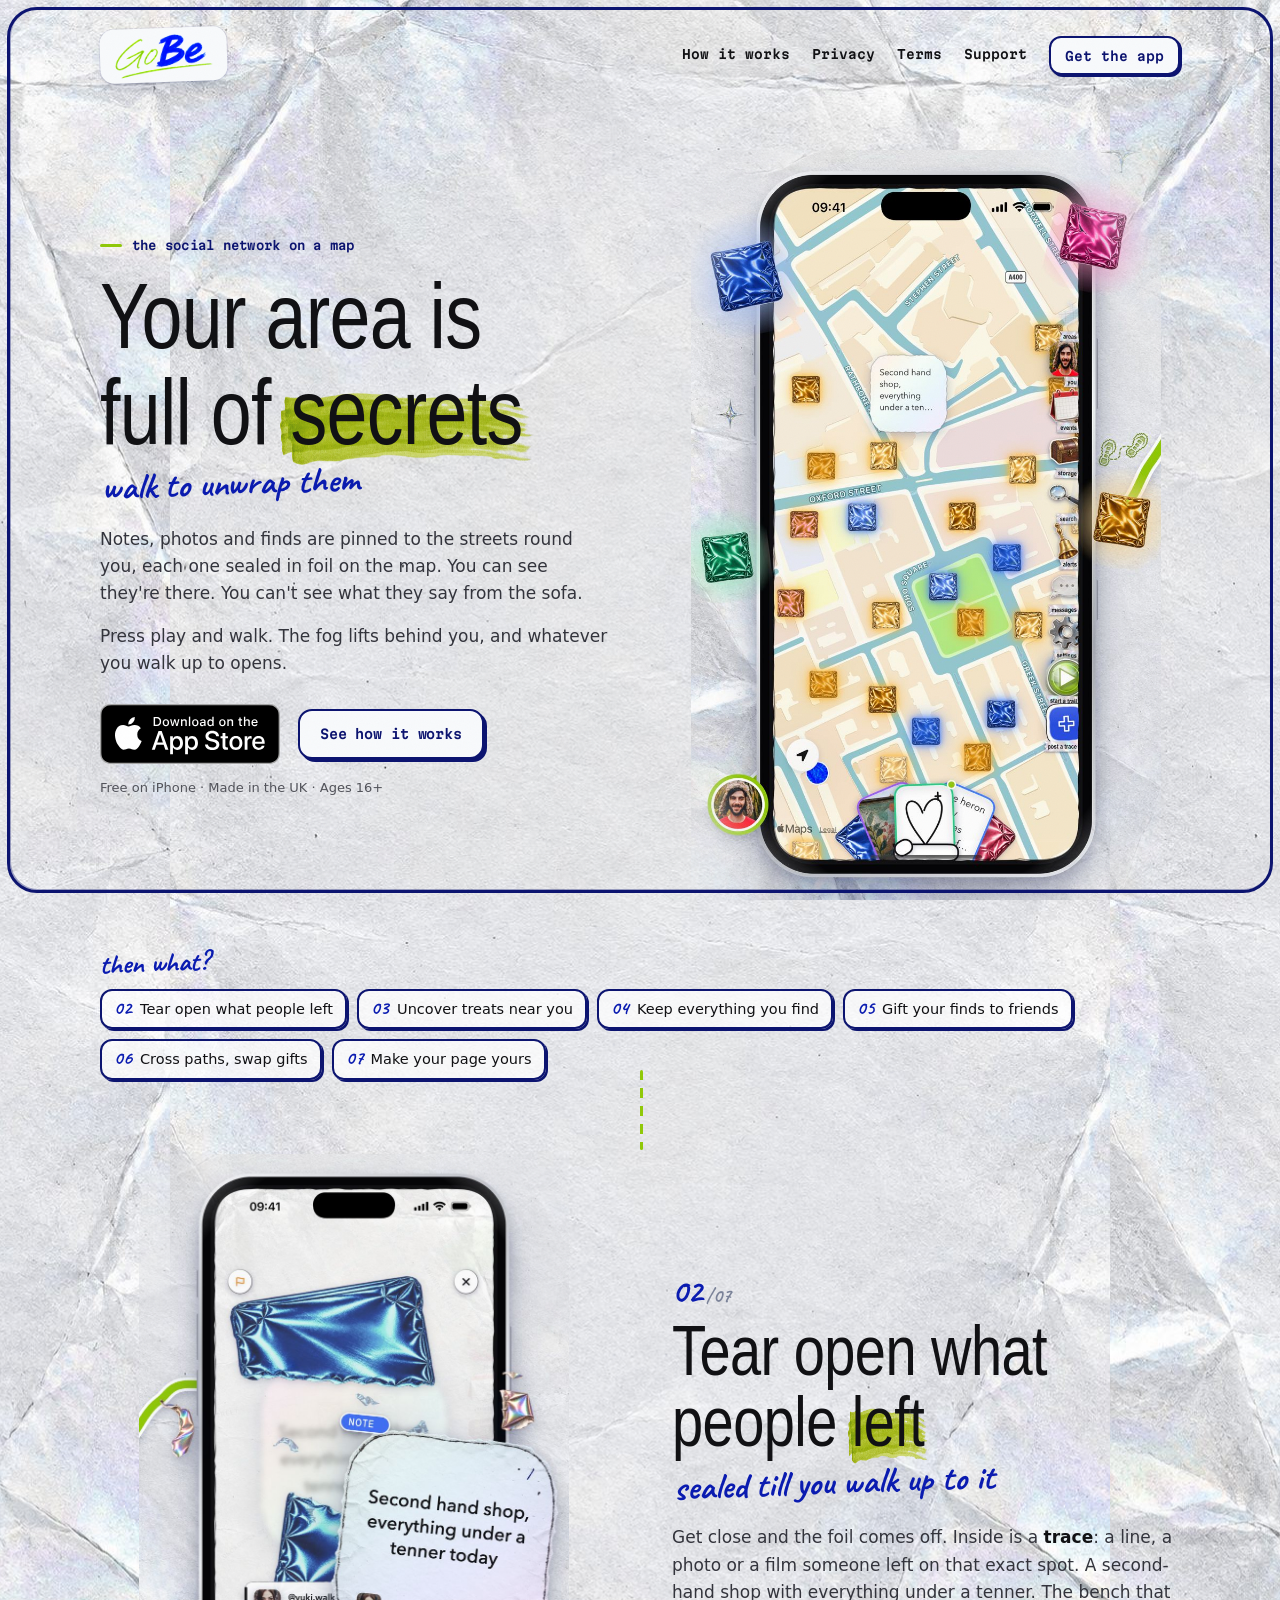
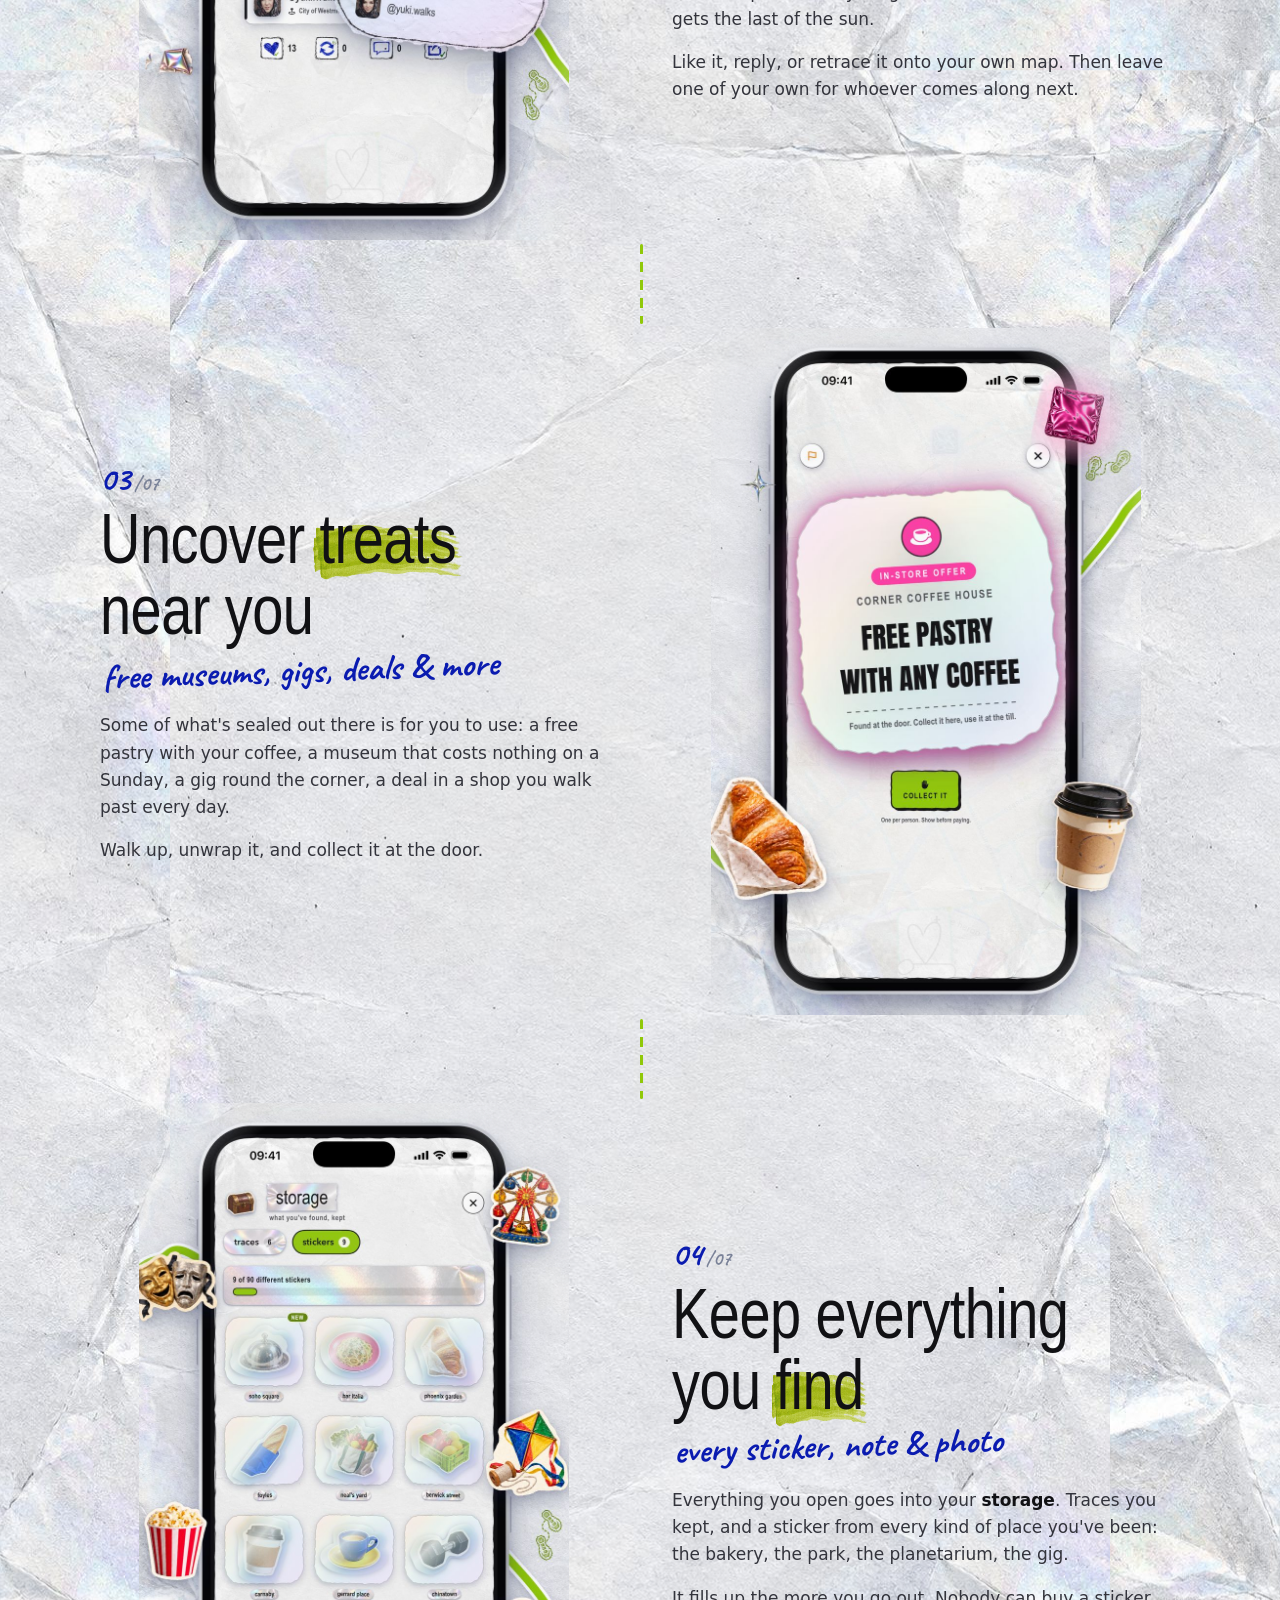
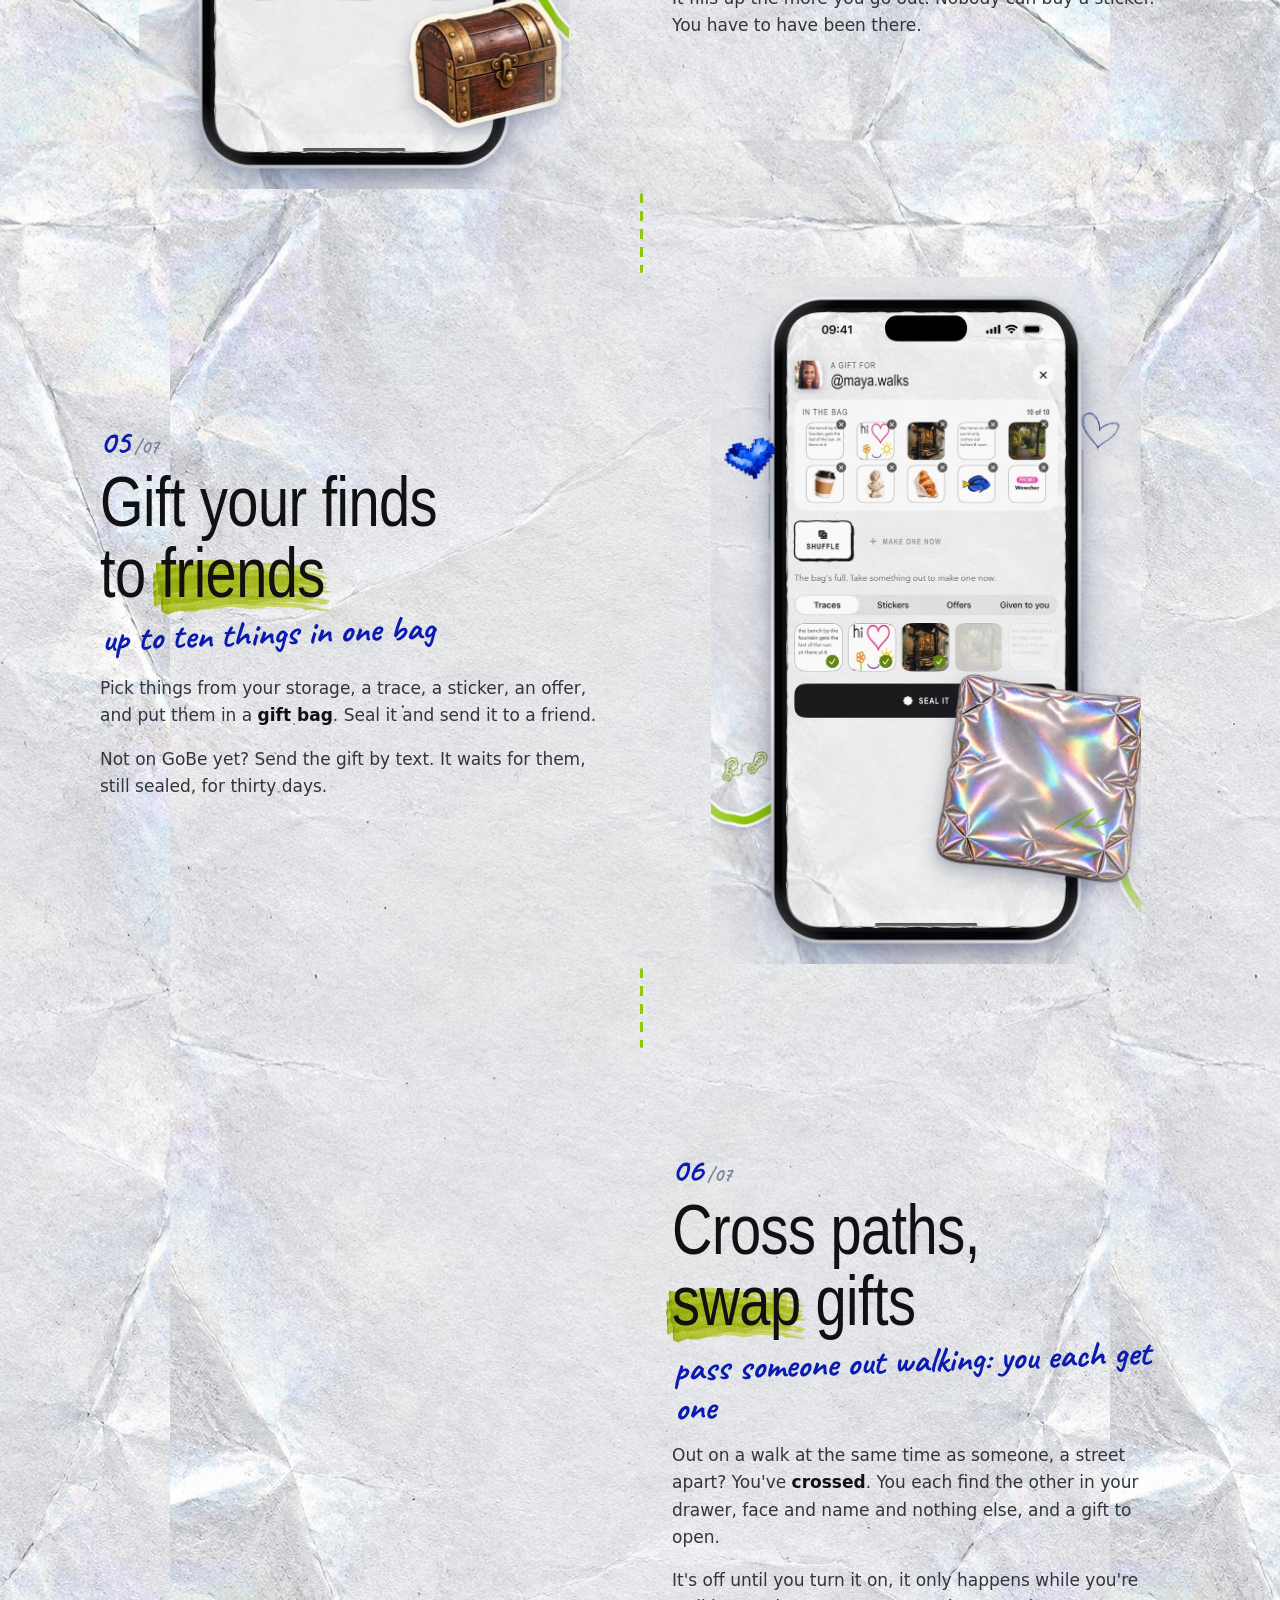
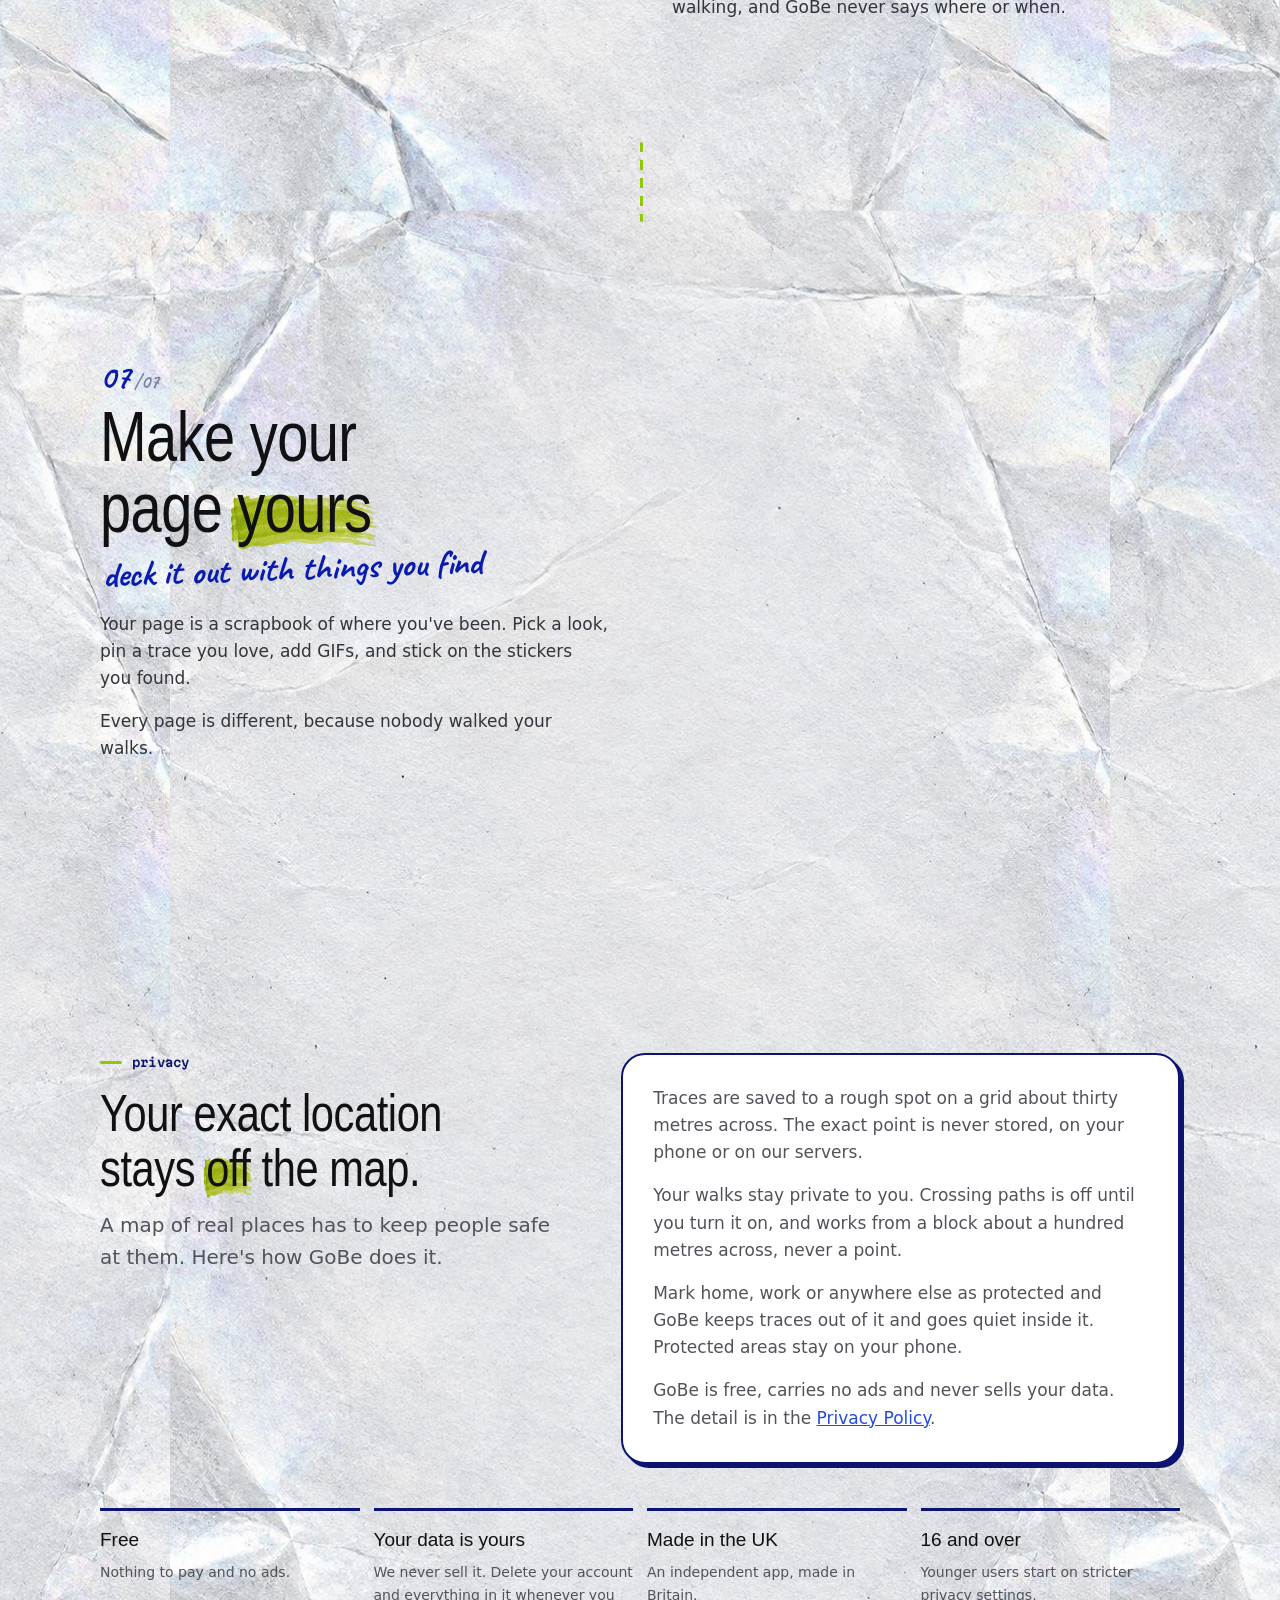
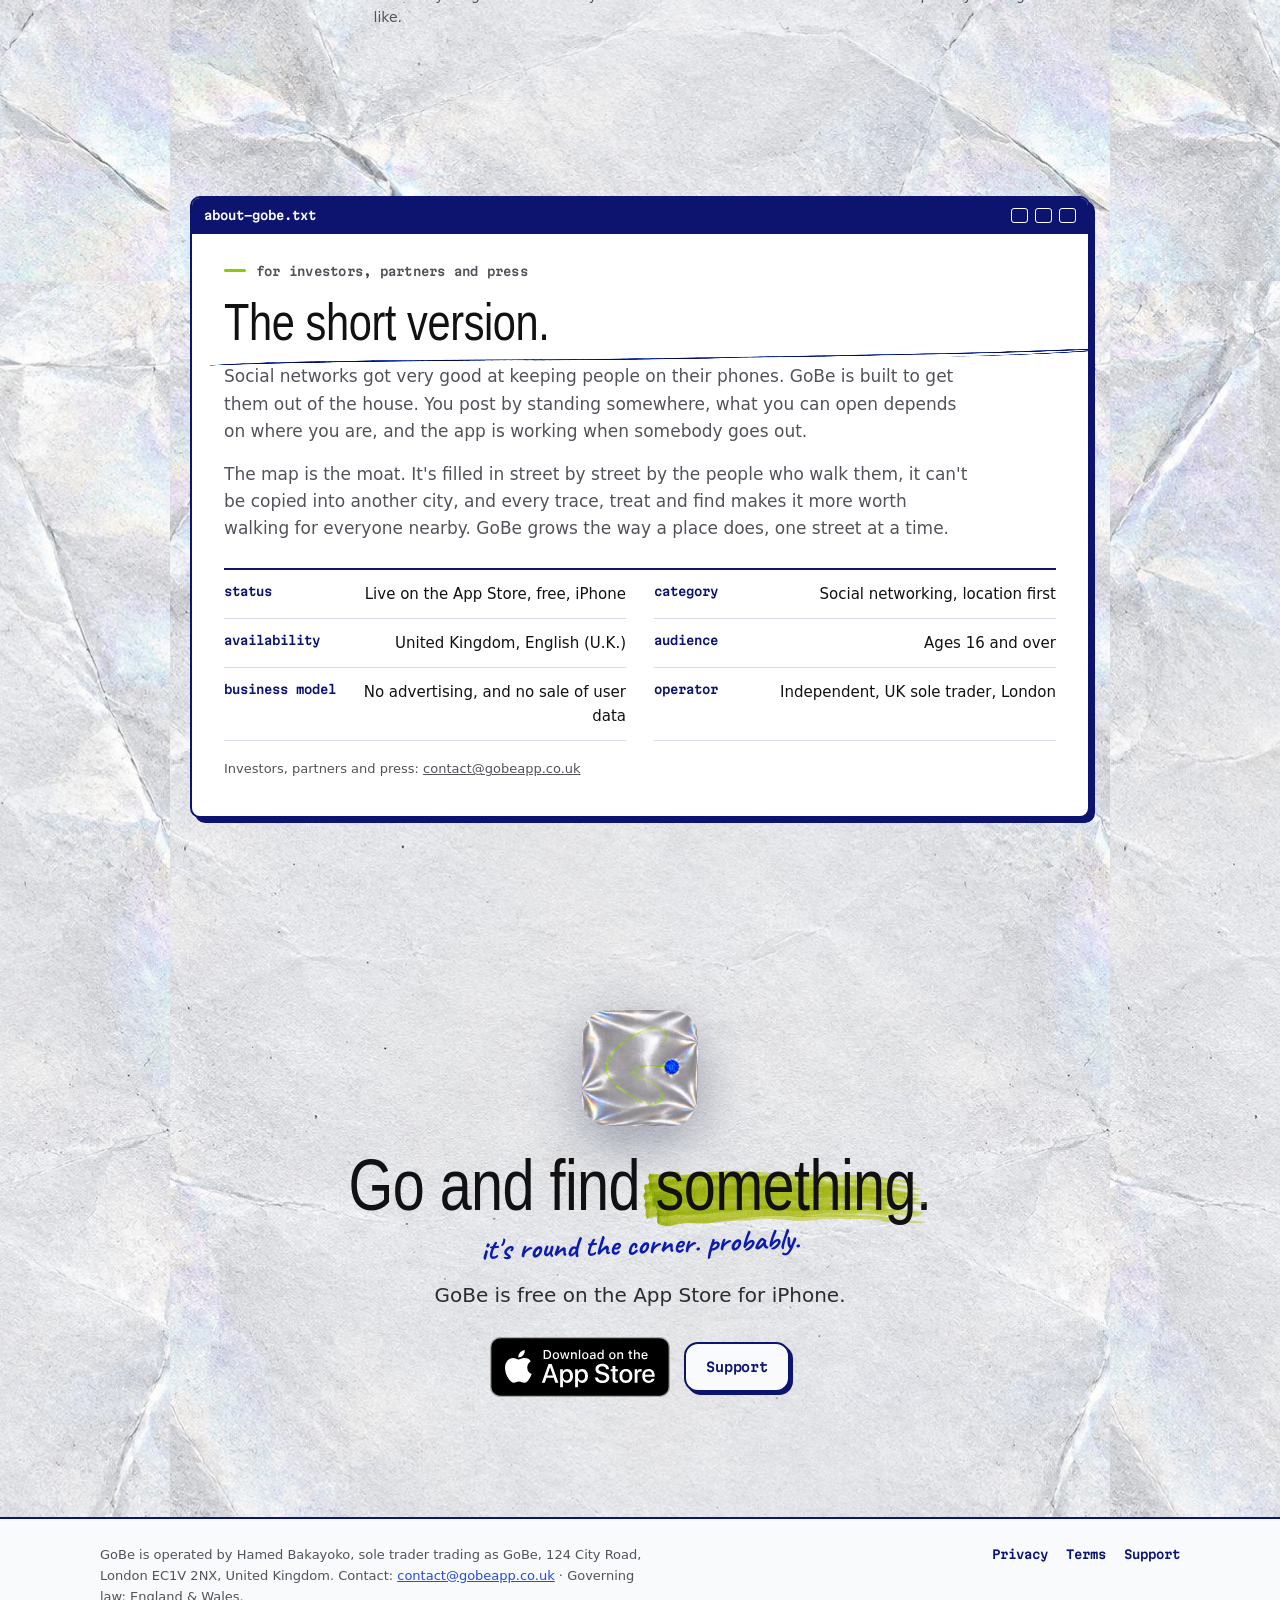
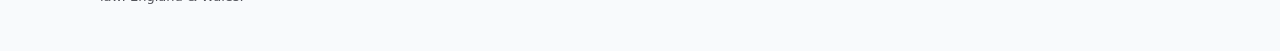
==== commit b1daf038: "Home: the 1.6 loop, one chapter per App Store slide The landing page now tells the story the 1.6 scr" ====
--- a/index.html
+++ b/index.html
@@ -5,12 +5,12 @@
 <meta name="viewport" content="width=device-width, initial-scale=1">
 <meta http-equiv="Content-Security-Policy" content="default-src 'none'; img-src 'self'; media-src 'self'; style-src 'self'; font-src 'self'; script-src 'sha256-oEoy8fxi2a8l94VcxmdRGE3MCil0uFfUREf/TikhL+g='; base-uri 'none'; form-action 'none'">
 <meta name="referrer" content="no-referrer">
-<title>The social network on a map · GoBe</title>
-<meta name="description" content="GoBe is the social network on a map. Press play and walk, leave traces where you stood, and find what people have left round here. Free on iPhone.">
+<title>Your area is full of secrets · GoBe</title>
+<meta name="description" content="GoBe is the social network on a map. Walk to unwrap what people left round here, find free treats near you, keep what you find and gift it to friends. Free on iPhone.">
 <meta property="og:site_name" content="GoBe">
 <meta property="og:type" content="website">
-<meta property="og:title" content="The social network on a map · GoBe">
-<meta property="og:description" content="GoBe is the social network on a map. Press play and walk, leave traces where you stood, and find what people have left round here. Free on iPhone.">
+<meta property="og:title" content="Your area is full of secrets · GoBe">
+<meta property="og:description" content="GoBe is the social network on a map. Walk to unwrap what people left round here, find free treats near you, keep what you find and gift it to friends. Free on iPhone.">
 <meta property="og:image" content="https://gobeapp.co.uk/assets/icon.png">
 <meta name="twitter:card" content="summary">
 <link rel="icon" type="image/png" href="assets/icon.png">
@@ -30,287 +30,160 @@
 <a class="brand" href="index.html"><img src="assets/gobe-logo.png" alt="GoBe" width="520" height="231"></a>
 <nav class="top"><a href="index.html#how">How it works</a><a href="privacy.html">Privacy</a><a href="terms.html">Terms</a><a href="support.html">Support</a><a class="get" href="https://apps.apple.com/gb/app/gobe-a-local-social-network/id6779702391">Get the app</a></nav>
 </div></header>
-<section class="hero foil torn-below">
+<section class="hero" id="secrets">
 <div class="bar">
 <div class="hero-copy">
-<img class="deco d-hero-sparkle keep" src="assets/deco/sparkle.png" alt="" aria-hidden="true" width="318" height="340" loading="lazy">
 <p class="eyebrow">The social network on a map</p>
-<h1>Go beyond the screen.</h1>
-<p class="lede">Press play and walk. The fog lifts behind you, and the <strong>traces</strong>
-people left round here turn up underneath.</p>
-<div class="btns">
-<a class="btn primary" href="https://apps.apple.com/gb/app/gobe-a-local-social-network/id6779702391">Download on the App Store</a>
-<a class="btn" href="#how">How it works</a>
-</div>
+<h1>Your area is full of <span class="swipe">secrets</span></h1>
+<p class="whisper">walk to unwrap them</p>
+<div class="ch-body">
+<p>Notes, photos and finds are pinned to the streets round you, each one
+sealed in foil on the map. You can see they're there. You can't see what they
+say from the sofa.</p>
+<p>Press play and walk. The fog lifts behind you, and whatever you walk up to
+opens.</p>
+</div>
+<div class="btns"><a class="store" href="https://apps.apple.com/gb/app/gobe-a-local-social-network/id6779702391"><img src="assets/appstore-badge.svg" alt="Download on the App Store" width="180" height="60"></a><a class="btn" href="#tear">See how it works</a></div>
 <p class="note">Free on iPhone · Made in the UK · Ages 16+</p>
 </div>
-<div class="hero-media">
-<p class="callout c-hero-sealed">sealed. walk over<br>and see.<img src="assets/deco/arrow.png" alt="" width="320" height="75"></p>
-<p class="callout c-hero-walk"><img src="assets/deco/arrow.png" alt="" width="320" height="75">the fog lifts<br>where you walk.</p>
-<img class="deco d-hero-tape keep" src="assets/deco/tape.png" alt="" aria-hidden="true" width="440" height="115" loading="lazy">
-<img class="deco d-hero-steps" src="assets/deco/green-steps.png" alt="" aria-hidden="true" width="282" height="360" loading="lazy">
-<div class="phone"><img src="assets/screens/fog-walk.jpg" width="720" height="1564"
-  alt="The GoBe map of Soho under iridescent foil, torn open along a walk, with a green trail running through the cleared streets"></div>
-</div>
-</div>
-</section>
-
-<section class="band idea">
-<div class="bar">
-<div class="pic">
-<img class="tape" src="assets/tape.png" alt="" width="220" height="80">
-<img class="deco d-idea-map keep" src="assets/deco/map-scrap.png" alt="" aria-hidden="true" width="520" height="391" loading="lazy">
-<img src="assets/cut-through.jpg" width="1100" height="1100" loading="lazy"
-  alt="A green route and a blue dot on a paper map, showing through a tear in crumpled holographic foil">
-</div>
-<div class="idea-copy">
-<img class="deco d-idea-compass" src="assets/deco/compass.png" alt="" aria-hidden="true" width="360" height="356" loading="lazy">
-<p class="eyebrow">The idea</p>
-<h2>Your phone shows you everywhere. GoBe shows you here.</h2>
-<p class="lede">Every trace is pinned to the spot it was left, and the only way to read one
-is to go there. Your map starts under fog, and you clear it <span class="ringed">on foot</span>.</p>
-<p class="lede">Cross paths with someone and, if you've both said yes, GoBe tells you.</p>
-<span class="whisper">you have to go outside to cut through it.</span>
-</div>
-</div>
-</section>
-
-<section class="band tight center" id="how">
-<div class="bar">
-<img class="deco d-how-sparkles" src="assets/deco/green-sparkles.png" alt="" aria-hidden="true" width="311" height="340" loading="lazy">
-<p class="eyebrow">How it works</p>
-<h2>Walk. Leave a trace. Go and find one.</h2>
-<p class="lede">Three things. That's the app.</p>
-<div class="moves">
-<div class="move">
-<img class="rank" src="assets/rank-1.png" alt="1" width="120" height="120">
-<img class="deco d-move-sparkle" src="assets/deco/blue-sparkle.png" alt="" aria-hidden="true" width="267" height="280" loading="lazy">
-<img class="sticker" src="assets/play.png" alt="" width="325" height="311">
-<h3>Press play and walk</h3>
-<p>GoBe draws your route as a <span class="word">trail</span> and the fog lifts behind you.
-What you clear stays clear all day.</p>
-</div>
-<div class="move">
-<img class="rank" src="assets/rank-2.png" alt="2" width="120" height="120">
-<img class="deco d-move-heart" src="assets/deco/pixel-heart.png" alt="" aria-hidden="true" width="300" height="217" loading="lazy">
-<img class="sticker" src="assets/plus.png" alt="" width="325" height="311">
-<h3>Leave a trace</h3>
-<p>Write a line, snap a photo or film something. Your <span class="word">trace</span> sits on
-the spot for whoever comes along next.</p>
-</div>
-<div class="move">
-<img class="rank" src="assets/rank-3.png" alt="3" width="120" height="120">
-<img class="sticker" src="assets/sealed.png" alt="" width="240" height="240">
-<h3>Go there to read it</h3>
-<p>Traces further off glow under the fog. Walk up to one and it opens. You have to
-<span class="word">turn up</span>.</p>
-</div>
-</div>
-
-<div class="films">
-<figure class="film">
-<img class="tape" src="assets/tape.png" alt="" width="220" height="80">
-<img class="deco d-film-watch keep" src="assets/deco/stopwatch.png" alt="" aria-hidden="true" width="282" height="380" loading="lazy">
-<video src="assets/films/walk.mp4" poster="assets/films/walk.jpg" width="660" height="450"
-  autoplay muted loop playsinline preload="metadata" aria-label="A walk along Whitehall, the fog lifting behind the walker"></video>
-<figcaption>the fog lifts as you walk.<span>What you clear stays clear all day. Tomorrow it rolls back in, so off you go again.</span></figcaption>
-</figure>
-<figure class="film">
-<img class="tape" src="assets/tape.png" alt="" width="220" height="80">
-<img class="deco d-film-pin keep" src="assets/deco/pin.png" alt="" aria-hidden="true" width="301" height="400" loading="lazy">
-<video src="assets/films/trace.mp4" poster="assets/films/trace.jpg" width="660" height="450"
-  autoplay muted loop playsinline preload="metadata" aria-label="A trace left on the map, holding the fog back round it as likes arrive"></video>
-<figcaption>a trace holds its ground.<span>Every like, comment and retrace pushes the fog further back round it.</span></figcaption>
-</figure>
-</div>
-</div>
-</section>
-
-<section class="band">
-<div class="bar">
-<div class="row">
-<div class="media pair">
-<img class="deco d-trails-trainer keep" src="assets/deco/trainer.png" alt="" aria-hidden="true" width="480" height="235" loading="lazy">
-<div class="phone"><img src="assets/screens/walk.jpg" width="720" height="1564" loading="lazy"
-  alt="A GoBe trail being recorded through Soho, the walked route drawn in green"></div>
-<div class="phone"><img src="assets/screens/trail.jpg" width="720" height="1564" loading="lazy"
-  alt="A finished GoBe trail, with the route on a map, the distance travelled and the time spent outside"></div>
-<p class="callout c-trail"><img src="assets/deco/arrow.png" alt="" width="320" height="75">name it. keep it.</p>
-</div>
-<div class="copy">
-<img class="deco d-trails-steps" src="assets/deco/steps.png" alt="" aria-hidden="true" width="348" height="380" loading="lazy">
-<p class="eyebrow">Trails</p>
-<h3>Press play. Press it again to keep it.</h3>
-<p>Your route draws itself across the map while you walk, for up to twelve hours. Stop and
-you keep the lot: the line, the distance, the time outside and every trace you left on the way.</p>
-<p>Switch location off halfway and the trail's binned. Only real walks count.</p>
-</div>
-</div>
-
-<div class="row rev">
-<div class="media pair">
-<img class="deco d-traces-camera keep" src="assets/deco/camera.png" alt="" aria-hidden="true" width="460" height="312" loading="lazy">
-<div class="phone"><img src="assets/screens/compose.jpg" width="720" height="1564" loading="lazy"
-  alt="Leaving a trace in GoBe: a short note being written on a card pinned to the spot"></div>
-<div class="phone"><img src="assets/screens/trace.jpg" width="720" height="1564" loading="lazy"
-  alt="A trace opened in GoBe, reading &quot;They've put the tables out on the pavement again&quot;"></div>
-<p class="callout c-trace">someone<br>stood here.<img src="assets/deco/arrow.png" alt="" width="320" height="75"></p>
-</div>
-<div class="copy">
-<img class="deco d-traces-heart" src="assets/deco/heart.png" alt="" aria-hidden="true" width="300" height="288" loading="lazy">
-<p class="eyebrow">Traces</p>
-<h3>Leave a trace where you stood.</h3>
-<p>A tip, a thought, a photo of whatever's happening right there. It stays on that spot for
-whoever comes along next, and they can like it, comment and retrace it onto their own map.</p>
-<p>The more it's liked, the further it reaches. Your street, written by the people on it.</p>
-</div>
-</div>
-</div>
-</section>
-
-<section class="band foil torn-above torn-below sealed-band">
-<div class="bar">
-<div class="row">
-<div class="media">
-<img class="deco d-sealed-tape keep" src="assets/deco/holo-tape.png" alt="" aria-hidden="true" width="480" height="305" loading="lazy">
-<div class="phone"><img src="assets/screens/sealed.jpg" width="720" height="1564" loading="lazy"
-  alt="The GoBe drawer, where traces beyond a short walk are dealt wrapped in iridescent foil"></div>
-</div>
-<div class="copy">
-<img class="deco d-sealed-sparkle" src="assets/deco/sparkle-small.png" alt="" aria-hidden="true" width="289" height="300" loading="lazy">
-<p class="eyebrow">Sealed</p>
-<h3>Far-off traces stay sealed till you get there.</h3>
-<p>On the map they glow under the fog in their own colour: blue for a trace, yellow for a
-place, green for a community. In the drawer they come wrapped in foil.</p>
-<p>Tap one and GoBe tells you how many minutes away it is. Walk there and it opens.</p>
-<div class="extra"><img src="assets/sealed.png" alt="" width="240" height="240">
-<p>Who left it and what it says: that's what the walk is for.</p></div>
-</div>
-</div>
-</div>
-</section>
-
-<section class="band">
-<div class="bar">
-<div class="row rev">
-<div class="media pair">
-<img class="deco d-around-coffee keep" src="assets/deco/coffee.png" alt="" aria-hidden="true" width="275" height="360" loading="lazy">
-<div class="phone"><img src="assets/screens/map.jpg" width="720" height="1564" loading="lazy"
-  alt="The GoBe map of central London with traces, places and events laid on the streets"></div>
-<div class="phone"><img src="assets/screens/event.jpg" width="720" height="1564" loading="lazy"
-  alt="An event board in GoBe, Records in the Square, with Going, Maybe and Can't go"></div>
-</div>
-<div class="copy">
-<img class="deco d-around-map" src="assets/deco/folded-map.png" alt="" aria-hidden="true" width="520" height="409" loading="lazy">
-<img class="deco d-around-bike" src="assets/deco/bicycle.png" alt="" aria-hidden="true" width="520" height="328" loading="lazy">
-<p class="eyebrow">What's around you</p>
-<h3>Everything round here lives on the map.</h3>
-<p>Cafés, parks, gyms, bookshops and bars sit between the traces. Communities and events are
-pinned where they meet.</p>
-<p>Say you're going, turn up, and leave a trace while you're there.</p>
-</div>
-</div>
-
-<div class="row score">
-<div class="media">
-<img class="deco d-board-rosette keep" src="assets/deco/rosette.png" alt="" aria-hidden="true" width="289" height="400" loading="lazy">
-<div class="phone"><img src="assets/screens/board.jpg" width="720" height="1564" loading="lazy"
-  alt="GoBe's leaderboard for Westminster: who's around, ranked, with the reader fourth"></div>
-</div>
-<div class="copy">
-<img class="deco d-board-star" src="assets/deco/star.png" alt="" aria-hidden="true" width="320" height="305" loading="lazy">
-<p class="eyebrow">Your ground</p>
-<h3>Everything you do out there counts.</h3>
-<p>Your GoBe Score goes up every time you get out. Your area has a board too, ranking who's
-put the most into it: your neighbourhood, your borough, your city.</p>
-<div class="receipt" aria-label="What earns GoBe Score points">
-<p class="r-head">GoBe Score</p>
-<p class="r-sub">what counts</p>
-<ul>
-<li><span>Trace left</span><b>+10</b></li>
-<li><span>Trail kept</span><b>+20</b></li>
-<li><span>Every 500 steps</span><b>+1</b></li>
-<li><span>Reached someone's trace</span><b>+12</b></li>
-<li><span>Someone retraced yours</span><b>+8</b></li>
-<li><span>Friend added</span><b>+15</b></li>
-<li><span>Your friend's first trace</span><b>+50</b></li>
-</ul>
-<p class="r-foot">get out more. climb higher.</p>
-</div>
-</div>
-</div>
-
-<div class="row rev friends">
-<div class="media">
-<img class="deco d-friends-phone keep" src="assets/deco/flip-phone.png" alt="" aria-hidden="true" width="166" height="300" loading="lazy">
-<img class="deco d-friends-speech" src="assets/deco/pixel-speech.png" alt="" aria-hidden="true" width="340" height="221" loading="lazy">
-<div class="phone"><img src="assets/screens/invite.jpg" width="720" height="1564" loading="lazy"
-  alt="GoBe's invite page, with a personal link to share with friends"></div>
-</div>
-<div class="copy">
-<img class="deco d-friends-smiley" src="assets/deco/smiley.png" alt="" aria-hidden="true" width="300" height="280" loading="lazy">
-<p class="eyebrow">Friends</p>
-<h3>GoBe's better with your people.</h3>
-<p>Your invite code lets three people in, so pick them well. They get 25 points for joining,
-and you get 50 when they leave their first trace.</p>
-<p class="linkpill">gobeapp.co.uk/f/?c=<span>YOURCODE</span></p>
-</div>
-</div>
-</div>
-</section>
-
-<section class="band tight">
-<div class="bar center">
-<p class="eyebrow">A feed, and GoBe</p>
-<h2>A feed keeps you scrolling. GoBe gets you out.</h2>
-<div class="versus">
-<div class="side feed">
-<img class="deco d-feed-cursor" src="assets/deco/cursor.png" alt="" aria-hidden="true" width="380" height="376" loading="lazy">
-<p class="who">A feed</p>
-<h3>Keeps you in</h3>
-<ul>
-<li>An algorithm picks what you see</li>
-<li>Posts from everywhere, all at once</li>
-<li>Built to keep you scrolling</li>
-<li>Ends on the screen</li>
-</ul>
-</div>
-<div class="side gobe">
-<img class="deco d-gobe-steps keep" src="assets/deco/green-steps.png" alt="" aria-hidden="true" width="282" height="360" loading="lazy">
-<p class="who">GoBe</p>
-<h3>Gets you out</h3>
-<ul>
-<li>Distance decides what you see</li>
-<li>What was left here, for whoever gets here</li>
-<li>Built to get you somewhere</li>
-<li>Ends outside, round here, with people from here</li>
-</ul>
-</div>
-</div>
-</div>
-</section>
-
-<section class="band privacy">
+<div class="ch-pic hero-pic"><img src="assets/story/s1.jpg" width="880" height="1405" fetchpriority="high"
+  alt="The GoBe map of Soho, its streets dotted with sealed traces wrapped in blue, gold and pink foil"></div>
+</div>
+</section>
+
+<nav class="loop" aria-label="The GoBe loop">
+<div class="bar">
+<p class="whisper">then what?</p>
+<ol>
+<li><a href="#tear"><b>02</b>Tear open what people left</a></li>
+<li><a href="#treats"><b>03</b>Uncover treats near you</a></li>
+<li><a href="#keep"><b>04</b>Keep everything you find</a></li>
+<li><a href="#gift"><b>05</b>Gift your finds to friends</a></li>
+<li><a href="#cross"><b>06</b>Cross paths, swap gifts</a></li>
+<li><a href="#page"><b>07</b>Make your page yours</a></li>
+</ol>
+</div>
+</nav>
+
+<section class="chapter rev" id="tear">
+<div class="bar">
+<div class="ch-copy">
+<p class="ch-num">02<span>/07</span></p>
+<h2>Tear open what people <span class="swipe">left</span></h2>
+<p class="whisper">sealed till you walk up to it</p>
+<div class="ch-body">
+<p>Get close and the foil comes off. Inside is a <strong>trace</strong>: a line,
+a photo or a film someone left on that exact spot. A second-hand shop with
+everything under a tenner. The bench that gets the last of the sun.</p>
+<p>Like it, reply, or retrace it onto your own map. Then leave one of your own
+for whoever comes along next.</p>
+</div>
+</div>
+<div class="ch-pic"><img src="assets/story/s2.jpg" width="880" height="1405" loading="lazy" alt="A sealed trace torn open in GoBe, reading: Second hand shop, everything under a tenner today"></div>
+</div>
+</section>
+<section class="chapter " id="treats">
+<div class="bar">
+<div class="ch-copy">
+<p class="ch-num">03<span>/07</span></p>
+<h2>Uncover <span class="swipe">treats</span> near you</h2>
+<p class="whisper">free museums, gigs, deals &amp; more</p>
+<div class="ch-body">
+<p>Some of what's sealed out there is for you to use: a free pastry with
+your coffee, a museum that costs nothing on a Sunday, a gig round the corner,
+a deal in a shop you walk past every day.</p>
+<p>Walk up, unwrap it, and collect it at the door.</p>
+</div>
+</div>
+<div class="ch-pic"><img src="assets/story/s3.jpg" width="880" height="1405" loading="lazy" alt="An in-store offer unwrapped in GoBe: free pastry with any coffee, with a Collect it button"></div>
+</div>
+</section>
+<section class="chapter rev" id="keep">
+<div class="bar">
+<div class="ch-copy">
+<p class="ch-num">04<span>/07</span></p>
+<h2>Keep everything you <span class="swipe">find</span></h2>
+<p class="whisper">every sticker, note &amp; photo</p>
+<div class="ch-body">
+<p>Everything you open goes into your <strong>storage</strong>. Traces you
+kept, and a sticker from every kind of place you've been: the bakery, the
+park, the planetarium, the gig.</p>
+<p>It fills up the more you go out. Nobody can buy a sticker. You have to
+have been there.</p>
+</div>
+</div>
+<div class="ch-pic"><img src="assets/story/s4.jpg" width="880" height="1405" loading="lazy" alt="GoBe storage, a shelf of stickers found at real places, with a treasure chest beside it"></div>
+</div>
+</section>
+<section class="chapter " id="gift">
+<div class="bar">
+<div class="ch-copy">
+<p class="ch-num">05<span>/07</span></p>
+<h2>Gift your finds to <span class="swipe">friends</span></h2>
+<p class="whisper">up to ten things in one bag</p>
+<div class="ch-body">
+<p>Pick things from your storage, a trace, a sticker, an offer, and put
+them in a <strong>gift bag</strong>. Seal it and send it to a friend.</p>
+<p>Not on GoBe yet? Send the gift by text. It waits for them, still sealed,
+for thirty days.</p>
+</div>
+</div>
+<div class="ch-pic"><img src="assets/story/s5.jpg" width="880" height="1405" loading="lazy" alt="Packing a gift bag for a friend in GoBe, ten finds in the bag and a sealed foil parcel beside it"></div>
+</div>
+</section>
+<section class="chapter rev" id="cross">
+<div class="bar">
+<div class="ch-copy">
+<p class="ch-num">06<span>/07</span></p>
+<h2>Cross paths, <span class="swipe">swap</span> gifts</h2>
+<p class="whisper">pass someone out walking: you each get one</p>
+<div class="ch-body">
+<p>Out on a walk at the same time as someone, a street apart? You've
+<strong>crossed</strong>. You each find the other in your drawer, face and name
+and nothing else, and a gift to open.</p>
+<p>It's off until you turn it on, it only happens while you're walking, and
+GoBe never says where or when.</p>
+</div>
+</div>
+<div class="ch-pic"><img src="assets/story/s6.jpg" width="880" height="1405" loading="lazy" alt="A gift from someone you crossed paths with in GoBe, a foil parcel waiting to be opened"></div>
+</div>
+</section>
+<section class="chapter " id="page">
+<div class="bar">
+<div class="ch-copy">
+<p class="ch-num">07<span>/07</span></p>
+<h2>Make your page <span class="swipe">yours</span></h2>
+<p class="whisper">deck it out with things you find</p>
+<div class="ch-body">
+<p>Your page is a scrapbook of where you've been. Pick a look, pin a trace
+you love, add GIFs, and stick on the stickers you found.</p>
+<p>Every page is different, because nobody walked your walks.</p>
+</div>
+</div>
+<div class="ch-pic"><img src="assets/story/s7.jpg" width="880" height="1405" loading="lazy" alt="Three GoBe profile pages fanned out, the front one decorated with a pinned trace, GIFs and found stickers"></div>
+</div>
+</section>
+
+<section class="band privacy" id="privacy">
 <div class="bar two">
 <div>
 <p class="eyebrow">Privacy</p>
-<h2>Your exact location stays off the map.</h2>
+<h2>Your exact location stays <span class="swipe">off</span> the map.</h2>
 <p class="lede">A map of real places has to keep people safe at them. Here's how GoBe does it.</p>
 </div>
 <div class="sheet">
-<img class="deco d-privacy-receipt" src="assets/deco/receipt.png" alt="" aria-hidden="true" width="211" height="460" loading="lazy">
 <p>Traces are saved to a rough spot on a grid about thirty metres across. The exact point is
 never stored, on your phone or on our servers.</p>
-<p>Trails are more precise, so trails stay private to you.</p>
-<p>Mark home, work or anywhere else as protected and GoBe keeps traces out of it. Protected
-areas stay on your phone.</p>
+<p>Your walks stay private to you. Crossing paths is off until you turn it on, and works
+from a block about a hundred metres across, never a point.</p>
+<p>Mark home, work or anywhere else as protected and GoBe keeps traces out of it and goes
+quiet inside it. Protected areas stay on your phone.</p>
 <p>GoBe is free, carries no ads and never sells your data. The detail is in the
 <a href="privacy.html">Privacy Policy</a>.</p>
 </div>
 </div>
 <div class="bar">
 <div class="values">
-<img class="deco d-values-globe" src="assets/deco/globe.png" alt="" aria-hidden="true" width="360" height="357" loading="lazy">
 <div class="value"><div class="vtitle">Free</div><p>Nothing to pay and no ads.</p></div>
 <div class="value"><div class="vtitle">Your data is yours</div><p>We never sell it. Delete your account and everything in it whenever you like.</p></div>
 <div class="value"><div class="vtitle">Made in the UK</div><p>An independent app, made in Britain.</p></div>
@@ -321,18 +194,17 @@
 
 <section class="band tight brief" id="about">
 <div class="bar">
-<img class="deco d-brief-signpost" src="assets/deco/signpost.png" alt="" aria-hidden="true" width="218" height="340" loading="lazy">
 <div class="win">
 <div class="win-bar"><span>about-gobe.txt</span><i></i><i></i><i></i></div>
 <div class="win-body">
 <p class="eyebrow">For investors, partners and press</p>
 <h2>The short version.</h2>
 <p>Social networks got very good at keeping people on their phones. GoBe is built to get them
-out of the house. You post by standing somewhere, you see what's near you, and the app is
-working when somebody goes out.</p>
+out of the house. You post by standing somewhere, what you can open depends on where you are,
+and the app is working when somebody goes out.</p>
 <p>The map is the moat. It's filled in street by street by the people who walk them, it can't
-be copied into another city, and every trace makes it more useful to everyone nearby. GoBe
-grows the way a place does, one street at a time.</p>
+be copied into another city, and every trace, treat and find makes it more worth walking for
+everyone nearby. GoBe grows the way a place does, one street at a time.</p>
 <div class="facts">
 <div class="fact"><div class="k">Status</div><div class="v">Live on the App Store, free, iPhone</div></div>
 <div class="fact"><div class="k">Category</div><div class="v">Social networking, location first</div></div>
@@ -347,18 +219,13 @@
 </div>
 </section>
 
-<section class="closer foil torn-above">
-<div class="bar">
-<img class="deco d-closer-globe keep" src="assets/deco/pixel-globe.png" alt="" aria-hidden="true" width="339" height="340" loading="lazy">
-<img class="deco d-closer-sparkle keep" src="assets/deco/sparkle.png" alt="" aria-hidden="true" width="318" height="340" loading="lazy">
-<img class="deco d-closer-cd" src="assets/deco/cd.png" alt="" aria-hidden="true" width="460" height="455" loading="lazy">
+<section class="closer">
+<div class="bar">
 <img class="icon" src="assets/icon-rounded.png" alt="" width="240" height="240">
-<h2>See you out there.</h2>
+<h2>Go and find <span class="swipe">something</span>.</h2>
+<p class="whisper">it's round the corner. probably.</p>
 <p class="lede">GoBe is free on the App Store for iPhone.</p>
-<div class="btns">
-<a class="btn primary" href="https://apps.apple.com/gb/app/gobe-a-local-social-network/id6779702391">Download on the App Store</a>
-<a class="btn" href="support.html">Support</a>
-</div>
+<div class="btns"><a class="store" href="https://apps.apple.com/gb/app/gobe-a-local-social-network/id6779702391"><img src="assets/appstore-badge.svg" alt="Download on the App Store" width="180" height="60"></a><a class="btn" href="support.html">Support</a></div>
 </div>
 </section>
 
--- a/assets/style.css
+++ b/assets/style.css
@@ -22,6 +22,7 @@
   --line:rgba(12,20,112,.16);
   --mono:'Martian Mono',ui-monospace,'SF Mono',Menlo,Consolas,monospace;
   --sans:'Avenir Next','Avenir','Segoe UI',system-ui,-apple-system,'Helvetica Neue',Arial,sans-serif;
+  --digital:Arial,'Helvetica Neue',Helvetica,sans-serif;
   --hand:'Caveat','Bradley Hand','Segoe Print',cursive;
   --gutter:clamp(18px,4vw,40px);
   --max:1160px;
@@ -51,9 +52,13 @@
 ul{margin:0 0 16px; padding-left:22px}
 li{margin:0 0 9px}
 strong{font-weight:700}
-h1,h2,h3{font-family:var(--mono); font-weight:600; letter-spacing:-.035em; margin:0; color:var(--ink); text-wrap:balance}
+/* Headings in the app's digital face: Arial pressed to 80% width, never bold.
+   Set 125% wide and squashed back, so lines wrap where they will be seen. */
+h1,h2,h3{font-family:var(--digital); font-weight:400; letter-spacing:-.01em; margin:0; color:var(--ink);
+  text-wrap:balance; width:125%; transform:scaleX(.8); transform-origin:0 0}
+.center h1,.center h2,.center h3,.closer h2,.handoff h1{transform-origin:50% 0; margin-left:-12.5% !important}
 h1{font-size:clamp(34px,5.6vw,62px); line-height:1.04}
-h2{font-size:clamp(25px,3.4vw,38px); line-height:1.1; margin:0 0 14px}
+h2{font-size:clamp(32px,4.4vw,52px); line-height:1.05; margin:0 0 14px}
 h3{font-size:clamp(18px,2vw,22px); line-height:1.2; margin:0 0 10px}
 .bar{max-width:var(--max); margin:0 auto; padding:0 var(--gutter)}
 
@@ -80,7 +85,7 @@
 .note{font-size:13px; color:var(--faint)}
 .note a{color:var(--muted)}
 .whisper{font-family:var(--hand); font-weight:700; font-size:clamp(24px,2.4vw,30px);
-  color:var(--biro); line-height:1.1; transform:rotate(-2deg); display:inline-block}
+  color:var(--ballpoint); line-height:1.1; transform:rotate(-2deg); display:inline-block}
 .mono{font-family:var(--mono); font-size:14px}
 .word{background:linear-gradient(transparent 58%,rgba(180,224,46,.6) 58%,rgba(180,224,46,.6) 90%,transparent 90%);
   padding:0 2px; font-weight:600; color:var(--ink)}
@@ -126,92 +131,63 @@
   background:url('torn-top.png') center top/1600px 90px repeat-x;
 }
 
-/* ---------- Home ---------- */
+/* ---------- Home: the 1.6 loop, one chapter per App Store slide ---------- */
 main.home header.site{position:absolute; left:0; right:0; top:0}
-.hero{padding-top:118px}
-.hero .bar{position:relative; display:grid; grid-template-columns:1.12fr .88fr; gap:clamp(24px,5vw,72px); align-items:center}
-.hero h1{margin:0 0 20px}
-.hero .lede{color:#2a2b33}
-.hero .btns{display:flex; flex-wrap:wrap; gap:14px 18px; align-items:center; margin:28px 0 18px}
-.hero .note{color:#3c3e48}
-.hero-media{position:relative; justify-self:center; width:min(100%,360px); margin-bottom:-120px; z-index:3}
-.hero-media .whisper{position:absolute; left:-215px; bottom:150px; z-index:4; color:var(--biro); white-space:nowrap}
-
-/* A phone: black glass round a capture, the capture cut to its corners. */
-.phone{position:relative; background:#0b0b0e; border-radius:13.5% / 6.3%; padding:3.2%;
-  box-shadow:0 0 0 1.5px #6b6d75, 0 0 0 3px #26272c, 0 26px 50px -18px rgba(12,20,60,.45)}
-.phone img{border-radius:10.8% / 5%; width:100%; height:auto}
-.phone::after{ /* the island */
-  content:""; position:absolute; left:50%; top:3.9%; width:27%; height:3.1%;
-  transform:translateX(-50%); background:#000; border-radius:99px}
-
 section{position:relative}
 .band{padding:clamp(56px,7.5vw,104px) 0}
 .band.tight{padding-top:clamp(40px,6vw,72px)}
 .center{text-align:center}
-.center .lede{margin-left:auto; margin-right:auto}
-
-/* The idea, over the photograph of a route torn through foil. */
-.idea .bar{display:grid; grid-template-columns:1fr 1fr; gap:clamp(28px,5vw,70px); align-items:center}
-.idea .pic{position:relative}
-.idea .pic img:not(.deco):not(.tape){border-radius:22px; width:100%; aspect-ratio:1/1; object-fit:cover;
-  box-shadow:0 22px 44px -20px rgba(12,20,60,.4)}
-.idea .pic .tape{position:absolute; top:-18px; left:36%; width:140px; transform:rotate(-4deg)}
-.idea h2{font-size:clamp(26px,3.2vw,40px)}
-.idea .whisper{margin-top:8px}
-
-/* Three moves */
-.moves{display:grid; grid-template-columns:repeat(3,1fr); gap:clamp(16px,2.4vw,28px); margin-top:44px}
-.move{position:relative; background:#fff; border:2px solid var(--biro); border-radius:22px;
-  padding:26px 24px 22px; box-shadow:4px 4px 0 var(--biro); text-align:left}
-.move:nth-child(1){transform:rotate(-.6deg)}
-.move:nth-child(2){transform:rotate(.5deg) translateY(10px)}
-.move:nth-child(3){transform:rotate(-.3deg)}
-.move .rank{width:58px; height:58px; margin:-52px 0 12px -8px}
-.move .sticker{position:absolute; right:14px; top:-34px; width:66px; height:66px; object-fit:contain; transform:rotate(6deg); z-index:2}
-.move h3{padding-right:52px}
-.move p{margin:0; color:var(--muted); font-size:16px}
-
-/* Films, taped down like photographs */
-.films{display:grid; grid-template-columns:1fr 1fr; gap:clamp(20px,3vw,40px); margin-top:40px}
-.film{position:relative; background:#fff; padding:12px 12px 16px; border-radius:6px;
-  box-shadow:0 18px 36px -18px rgba(12,20,60,.45), 0 0 0 1px rgba(12,20,112,.08)}
-.film:nth-child(1){transform:rotate(-1.2deg)}
-.film:nth-child(2){transform:rotate(1deg)}
-.film video{width:100%; height:auto; aspect-ratio:660/450; border-radius:3px; background:var(--paper-aged)}
-.film .tape{position:absolute; top:-16px; left:50%; width:120px; transform:translateX(-50%) rotate(-3deg)}
-.film figcaption{font-family:var(--hand); font-weight:700; font-size:26px; color:var(--biro);
-  line-height:1.1; margin:12px 6px 0}
-.film figcaption span{display:block; font-family:var(--sans); font-weight:400; font-size:14px; color:var(--muted); margin-top:6px}
-
-/* Feature rows: phones one side, words the other */
-.row{display:grid; grid-template-columns:1fr 1fr; gap:clamp(28px,6vw,90px); align-items:center}
-.row + .row{margin-top:clamp(64px,8vw,104px)}
-.row.rev .media{order:2}
-.row .media{display:flex; justify-content:center; gap:clamp(12px,2vw,24px)}
-.row .media .phone{width:min(100%,300px)}
-.row .media.pair .phone{width:min(47%,270px)}
-.row .media.pair .phone:nth-child(2){margin-top:60px}
-.row .copy > p{color:var(--muted)}
-.row .copy h3{font-size:clamp(22px,2.6vw,30px); margin-bottom:14px}
-.row .copy .extra{display:flex; align-items:center; gap:14px; margin-top:18px}
-.row .copy .extra img{width:70px; height:auto; transform:rotate(-6deg)}
-.row .copy .extra p{margin:0; font-size:14px}
-
-/* A feed, on foil, against GoBe, on paper */
-.versus{display:grid; grid-template-columns:1fr 1fr; gap:clamp(16px,3vw,32px); margin-top:40px}
-.side{border-radius:24px; padding:30px 28px 20px; text-align:left}
-.side h3{font-size:22px}
-.side .who{font-family:var(--mono); font-size:12px; font-weight:600; margin:0 0 10px; text-transform:lowercase}
-.side ul{list-style:none; padding:0; margin:18px 0 0}
-.side li{padding:0 0 12px 30px; position:relative; margin:0}
-.side.feed{background:linear-gradient(rgba(248,250,252,.4),rgba(248,250,252,.4)),#c9cbd2 url('foil.jpg') center/520px; color:#1e1f26; box-shadow:inset 0 0 0 1px rgba(0,0,0,.08)}
-.side.feed li::before{content:"\00D7"; position:absolute; left:4px; top:-1px; font-family:var(--mono); color:#5a5c66}
-.side.gobe{background:#fff; border:2px solid var(--biro); box-shadow:4px 4px 0 var(--biro)}
-.side.gobe li::before{content:""; position:absolute; left:2px; top:9px; width:16px; height:5px;
-  background:var(--go); border-radius:3px; transform:rotate(-8deg)}
-
-/* Privacy card and values */
+
+/* The ground the slides are printed on: foil paper with the crumple over it.
+   The slide crops sit on the same foil, faded at their edges into it. */
+main.home{
+  background:url('crumple.jpg') center top/1200px repeat, url('foil-paper.jpg') center top/940px repeat;
+  background-blend-mode:overlay, normal;
+}
+
+.swipe{position:relative; z-index:0; white-space:nowrap}
+.swipe::before{content:""; position:absolute; z-index:-1; left:-5%; right:-5%; top:30%; bottom:-4%;
+  background:url('deco/swipe.png') center/100% 100% no-repeat; opacity:.95}
+
+.hero{padding:clamp(120px,13vw,150px) 0 clamp(20px,4vw,40px)}
+.hero .bar,.chapter .bar{display:grid; grid-template-columns:1fr 1fr; gap:clamp(20px,5vw,72px); align-items:center}
+.hero h1{font-size:clamp(46px,7.4vw,92px); margin:0 0 4px}
+.hero .whisper,.chapter .whisper{font-size:clamp(26px,2.8vw,36px); margin:0 0 22px 2px; transform:rotate(-2deg)}
+.hero .btns{display:flex; flex-wrap:wrap; gap:14px 18px; align-items:center; margin:26px 0 14px}
+.store img{width:180px; height:auto}
+.hero .note{color:var(--muted)}
+
+.ch-body p{color:#33343c; max-width:30em}
+.ch-body strong{color:var(--ink)}
+
+/* the picture: the slide's own phone and lifted bits, faded into the foil */
+.ch-pic{justify-self:center; width:min(100%,430px)}
+.hero-pic{width:min(100%,470px)}
+.ch-pic img{width:100%;
+  -webkit-mask-image:radial-gradient(ellipse 72% 70% at 50% 50%,#000 72%,transparent 100%);
+          mask-image:radial-gradient(ellipse 72% 70% at 50% 50%,#000 72%,transparent 100%)}
+
+/* the rest of the loop, as an index */
+.loop{padding:8px 0 clamp(10px,3vw,30px)}
+.loop .bar{display:flex; align-items:center; gap:10px 22px; flex-wrap:wrap}
+.loop .whisper{margin:0; font-size:28px}
+.loop ol{list-style:none; display:flex; flex-wrap:wrap; gap:10px; margin:0; padding:0}
+.loop li{margin:0}
+.loop a{display:inline-flex; align-items:baseline; gap:8px; text-decoration:none; color:var(--ink);
+  background:rgba(255,255,255,.72); border:2px solid var(--biro); border-radius:12px;
+  padding:7px 12px 6px; box-shadow:2px 2px 0 var(--biro); font-size:14.5px}
+.loop a b{font-family:var(--hand); font-size:19px; color:var(--ballpoint); line-height:1}
+.loop a:hover{transform:translate(1px,1px); box-shadow:1px 1px 0 var(--biro)}
+
+.chapter{padding:clamp(20px,3.5vw,44px) 0}
+.chapter.rev .ch-copy{order:2}
+.chapter h2{font-size:clamp(40px,5.6vw,70px); line-height:1.02; margin:0 0 4px}
+.ch-num{font-family:var(--hand); font-weight:700; font-size:34px; color:var(--ballpoint); margin:0 0 8px; line-height:1}
+.ch-num span{font-size:20px; color:var(--faint); margin-left:4px}
+/* the walk line, from each chapter to the next, the lime line through the slides */
+.chapter::before{content:""; position:absolute; left:50%; top:-40px; width:3px; height:80px;
+  background:repeating-linear-gradient(var(--go) 0 10px,transparent 10px 18px); border-radius:2px}
+
 .privacy .two{display:grid; grid-template-columns:.9fr 1.1fr; gap:clamp(24px,5vw,64px); align-items:start}
 .privacy .lede{margin-top:10px}
 .sheet{background:#fff; border:2px solid var(--biro); border-radius:24px; padding:30px 30px 14px;
@@ -219,24 +195,21 @@
 .sheet p{color:var(--muted)}
 .values{display:grid; grid-template-columns:repeat(4,1fr); gap:14px; margin-top:44px}
 .value{border-top:3px solid var(--biro); padding-top:14px}
-.value .vtitle{font-family:var(--mono); font-weight:600; font-size:15px; margin-bottom:6px}
+.value .vtitle{font-family:var(--digital); font-size:19px; margin-bottom:6px}
 .value p{font-size:14px; color:var(--muted); margin:0}
 
-/* Reading it as a business */
-.brief .note{max-width:none}
 .facts{display:grid; grid-template-columns:1fr 1fr; gap:0 28px; margin:26px 0 18px;
   border-top:2px solid var(--biro)}
 .fact{display:flex; justify-content:space-between; gap:18px; padding:12px 0; border-bottom:1px solid var(--line)}
 .fact .k{font-family:var(--mono); font-size:12px; font-weight:600; color:var(--biro); text-transform:lowercase; white-space:nowrap}
 .fact .v{font-size:15px; text-align:right}
 
-/* The last word, on foil again */
-.closer{padding-bottom:clamp(90px,10vw,130px); text-align:center}
-.closer .bar{position:relative}
-.closer .icon{width:128px; margin:0 auto 22px; filter:drop-shadow(0 18px 28px rgba(12,20,60,.5))}
+.closer{padding:clamp(56px,8vw,96px) 0 clamp(80px,10vw,120px); text-align:center}
+.closer .icon{width:116px; margin:0 auto 22px; border-radius:26px; filter:drop-shadow(0 18px 28px rgba(12,20,60,.35))}
+.closer h2{font-size:clamp(40px,6vw,72px); margin:0 0 4px}
+.closer .whisper{margin:0 0 18px}
 .closer .lede{margin:0 auto; color:#2a2b33}
-.closer h2{font-size:clamp(32px,5vw,58px)}
-.closer .btns{display:flex; flex-wrap:wrap; justify-content:center; gap:14px; margin-top:26px}
+.closer .btns{display:flex; flex-wrap:wrap; justify-content:center; align-items:center; gap:14px; margin-top:26px}
 
 /* ---------- Reading pages (legal, support) ---------- */
 main.col{max-width:780px; margin:0 auto; padding:26px var(--gutter) 70px}
@@ -277,14 +250,9 @@
 
 /* ---------- Narrow screens ---------- */
 @media (max-width:900px){
-  .hero .bar,.idea .bar,.row,.privacy .two{grid-template-columns:1fr}
-  .hero{padding-top:124px}
-  .hero-media{width:min(78%,300px); margin-bottom:-90px}
-  .hero-media .whisper{display:none}
-  .row.rev .media{order:0}
-  .moves{grid-template-columns:1fr; gap:34px; margin-top:52px}
-  .move:nth-child(n){transform:none}
-  .films,.versus{grid-template-columns:1fr}
+  .hero .bar,.chapter .bar,.privacy .two{grid-template-columns:1fr}
+  .chapter.rev .ch-copy{order:0}
+  .ch-pic{width:min(100%,440px)}
   .values{grid-template-columns:1fr 1fr}
   .facts{grid-template-columns:1fr}
 }
@@ -298,62 +266,15 @@
   header.site .bar{flex-wrap:nowrap}
   nav.top a:not(.get){display:none}
   nav.top a.get{padding:7px 12px 6px; font-size:12px}
-  .hero{padding-top:108px}
-  .row .media.pair .phone{width:48%}
   .values{grid-template-columns:1fr}
   .fact{flex-direction:column; gap:2px}
   .fact .v{text-align:left}
   .btn{padding:12px 16px 11px}
-}
-
-/* ---------- The collage kit, tucked in ----------
-   Small, at the edges, mostly behind the thing it sits by. Nothing here
-   carries meaning; it is the scrapbook the app is made of. */
-.deco{position:absolute; pointer-events:none; user-select:none; height:auto; z-index:0}
-.hero-copy,.idea-copy,.row .media,.row .copy,.move,.film,.side,.sheet,.values,.band > .bar,.closer .bar{position:relative}
-.row .copy > :not(.deco),.side > :not(.deco){position:relative; z-index:1}
-.phone{z-index:2}
-.idea .pic > img:not(.deco):not(.tape){position:relative; z-index:1}
-.idea .pic .tape{z-index:3}
-
-.d-hero-sparkle{width:66px; top:-6px; right:4%; transform:rotate(8deg)}
-.d-hero-tape{width:118px; top:-18px; right:-34px; transform:rotate(34deg); z-index:4}
-.d-hero-steps{width:84px; left:-118px; bottom:10px; transform:rotate(-24deg); opacity:.9}
-.d-idea-map{width:170px; right:-54px; bottom:-46px; transform:rotate(9deg)}
-.d-idea-compass{width:84px; top:-54px; right:4%; transform:rotate(14deg); opacity:.85}
-.d-idea-arrow{width:140px; left:-120px; bottom:-54px; transform:scaleX(-1) rotate(-6deg)}
-.ringed{position:relative; white-space:nowrap}
-.ringed::after{content:""; position:absolute; left:-12%; right:-12%; top:-38%; bottom:-38%;
-  background:url('deco/oval.png') center/100% 100% no-repeat; pointer-events:none}
-.d-how-sparkles{width:76px; top:-8px; left:17%; transform:rotate(-8deg)}
-.d-move-heart{width:50px; right:-18px; bottom:-24px; transform:rotate(-12deg); z-index:3}
-.d-move-sparkle{width:40px; left:-18px; bottom:-18px; transform:rotate(10deg); z-index:3}
-.d-film-watch{width:86px; right:-30px; bottom:-34px; transform:rotate(14deg); z-index:3}
-.d-film-pin{width:66px; right:-18px; top:-34px; transform:rotate(-10deg); z-index:3}
-.d-trails-trainer{width:136px; left:-36px; bottom:-46px; transform:rotate(-12deg); z-index:3}
-.d-trails-steps{width:88px; top:-78px; right:14%; transform:rotate(22deg); opacity:.85}
-.d-traces-camera{width:118px; left:-40px; bottom:40px; transform:rotate(-12deg); z-index:3}
-.d-traces-heart{width:58px; top:-58px; left:-6px; transform:rotate(-10deg)}
-.d-sealed-tape{width:132px; top:-20px; left:calc(50% - 66px); transform:rotate(-7deg); z-index:3}
-.d-sealed-sparkle{width:62px; top:-52px; right:18%; transform:rotate(12deg)}
-.d-band-stamp{width:104px; left:1%; bottom:-58px; transform:rotate(-12deg)}
-.d-band-cd{width:118px; right:-7%; top:-96px; transform:rotate(18deg)}
-.d-around-coffee{width:84px; right:-26px; bottom:-22px; transform:rotate(10deg); z-index:3}
-.d-around-map{width:108px; top:-66px; right:4%; transform:rotate(9deg)}
-.d-around-bike{width:150px; left:-8px; bottom:-120px; transform:rotate(-4deg); opacity:.95}
-.d-board-rosette{width:94px; top:-28px; right:16%; transform:rotate(12deg); z-index:3}
-.d-board-star{width:50px; top:-54px; left:-6px; transform:rotate(-12deg)}
-.d-friends-phone{width:70px; left:10%; bottom:-6px; transform:rotate(-16deg); z-index:3}
-.d-friends-speech{width:72px; left:2%; bottom:88px; transform:rotate(8deg); z-index:3}
-.d-friends-smiley{width:64px; top:-64px; right:22%; transform:rotate(10deg)}
-.d-feed-cursor{width:78px; right:-14px; top:-34px; transform:rotate(-10deg); z-index:2}
-.d-gobe-steps{width:70px; right:12px; bottom:-28px; transform:rotate(18deg); z-index:2}
-.d-privacy-receipt{width:108px; right:-44px; top:-54px; transform:rotate(14deg); z-index:-1}
-.d-values-globe{width:70px; right:-6px; top:-72px; transform:rotate(12deg); opacity:.8}
-.d-brief-signpost{width:84px; right:3%; top:6px; transform:rotate(6deg)}
-.d-closer-globe{width:84px; left:12%; top:0; transform:rotate(-14deg)}
-.d-closer-sparkle{width:62px; right:18%; top:10px; transform:rotate(10deg)}
-.d-closer-cd{width:124px; right:5%; bottom:-40px; transform:rotate(22deg)}
+  .loop{display:none}
+  .chapter::before{display:none}
+}
+
+/* ---------- The odd drawn mark ---------- */
 .brief h2{display:inline-block; position:relative}
 .brief h2::after{content:""; position:absolute; left:-2%; right:-6%; bottom:-16px; height:18px;
   background:url('deco/underline.png') center/100% 100% no-repeat}
@@ -362,66 +283,6 @@
 .handoff-mark{position:relative; display:inline-block}
 .handoff-mark::after{content:""; position:absolute; width:96px; height:34px; top:-12px; right:-38px;
   background:url('deco/tape.png') center/contain no-repeat; transform:rotate(30deg)}
-
-@media (max-width:900px){
-  .deco{display:none}
-  .deco.keep{display:block}
-  .d-hero-tape{width:92px; right:-20px}
-  .d-hero-sparkle{width:48px; right:2%; top:-18px}
-  .d-idea-map{width:120px; right:-14px; bottom:-30px}
-  .d-trails-trainer{width:100px; left:-6px; bottom:-30px}
-  .d-traces-camera{width:90px; left:-6px}
-  .d-around-coffee{width:66px; right:-6px}
-  .d-board-rosette{width:74px}
-  .d-film-watch{width:66px; right:-10px}
-  .d-film-pin{width:52px; right:-6px}
-  .d-band-stamp{width:80px}
-  .d-closer-globe{width:64px; left:6%}
-  .d-closer-sparkle{width:48px; right:8%}
-  .d-gobe-steps{width:56px}
-  .d-friends-phone{width:56px; left:6%}
-}
-
-
-/* ---------- Handwritten notes on the screenshots ---------- */
-.callout{position:absolute; margin:0; z-index:5; pointer-events:none; white-space:nowrap;
-  font-family:var(--hand); font-weight:700; font-size:25px; line-height:1.02; color:var(--biro)}
-.callout img{position:absolute; width:104px; height:auto}
-.c-hero-sealed{right:-212px; top:86px; transform:rotate(-3deg)}
-.c-hero-sealed img{left:-104px; top:14px; transform:scaleX(-1) rotate(14deg)}
-.c-hero-walk{left:-226px; top:372px; text-align:right; transform:rotate(-4deg)}
-.c-hero-walk img{right:-104px; top:20px; transform:rotate(-8deg)}
-.c-trail{right:2%; bottom:-58px; transform:rotate(-3deg)}
-.c-trail img{left:-100px; top:-26px; transform:scaleX(-1) rotate(-28deg)}
-.c-trace{left:6%; bottom:-60px; transform:rotate(3deg)}
-.c-trace img{right:-104px; top:-18px; transform:rotate(-30deg)}
-
-/* ---------- Sealed, on foil ---------- */
-.sealed-band .copy p{color:#26272e}
-.sealed-band .copy .extra p{color:#26272e}
-
-/* ---------- The GoBe Score receipt ---------- */
-.receipt{position:relative; background:#fff; width:min(100%,360px); margin:24px 0 16px;
-  padding:22px 22px 16px; font-family:var(--mono); font-size:13px; color:var(--ink);
-  box-shadow:0 16px 30px -18px rgba(12,20,60,.45); transform:rotate(-1.4deg)}
-.receipt::before,.receipt::after{content:""; position:absolute; left:0; right:0; height:10px;
-  background:linear-gradient(135deg,#fff 25%,transparent 25%) -6px 0/12px 12px repeat-x,
-    linear-gradient(225deg,#fff 25%,transparent 25%) -6px 0/12px 12px repeat-x}
-.receipt::after{bottom:-10px}
-.receipt::before{top:-10px; transform:rotate(180deg)}
-.r-head{font-weight:600; font-size:15px; text-align:center; margin:0; letter-spacing:.06em; text-transform:uppercase}
-.r-sub{text-align:center; margin:2px 0 0; color:var(--faint); font-size:11.5px}
-.receipt ul{list-style:none; padding:0; margin:14px 0 6px; border-top:1.5px dashed rgba(12,20,112,.35)}
-.receipt li{display:flex; justify-content:space-between; gap:12px; margin:0; padding:8px 0;
-  border-bottom:1px dashed rgba(12,20,112,.2)}
-.receipt li b{color:var(--go-dark); font-weight:600}
-.r-foot{font-family:var(--hand); font-weight:700; font-size:23px; color:var(--biro); text-align:center; margin:8px 0 0}
-
-/* ---------- The invite link, as the app draws it ---------- */
-.linkpill{display:inline-block; font-family:var(--mono); font-size:14px; font-weight:600; color:var(--ink);
-  background:var(--go-glow); border:2px solid var(--biro); border-radius:14px; padding:12px 18px 11px;
-  box-shadow:3px 3px 0 var(--biro); margin-top:6px; transform:rotate(-1deg)}
-.linkpill span{color:var(--biro)}
 
 /* ---------- A Windows 98 window, gone over in biro ---------- */
 .win{position:relative; max-width:900px; margin:0 auto; background:#fff; border:2px solid var(--biro); border-radius:10px;
@@ -432,12 +293,20 @@
 .win-bar i{display:inline-block; width:17px; height:15px; border:1.5px solid #fff; border-radius:3px}
 .win-body{padding:28px 32px 20px}
 .brief .win-body > p{color:var(--muted); max-width:44em}
-.d-brief-signpost{z-index:3; right:max(1%, calc(50% - 540px)) !important; top:-34px !important}
-
-@media (max-width:1180px){ .callout{display:none} }
-@media (max-width:560px){ .win-body{padding:22px 18px 14px} .receipt{width:100%} }
+
+@media (max-width:560px){ .win-body{padding:22px 18px 14px} }
 
 @media (prefers-reduced-motion:reduce){
   html{scroll-behavior:auto}
   .btn,nav.top a.get{transition:none}
 }
+
+/* /film: the 1.5 launch film on its own page, for sharing. Square on a
+   desktop, the vertical cut on a phone. */
+.launch-film{display:block;width:100%;max-width:640px;aspect-ratio:1/1;margin:28px auto 8px;
+  border-radius:22px;background:#dfe3ea;box-shadow:0 24px 50px rgba(16,26,69,.18)}
+.launch-film.tall{display:none}
+.store-badge{display:inline-block;margin:18px auto 4px}
+.store-badge img{display:block;width:220px;height:auto}
+@media (max-width:700px){.launch-film.square{display:none}
+  .launch-film.tall{display:block;max-width:420px;aspect-ratio:9/16;max-height:82vh}}
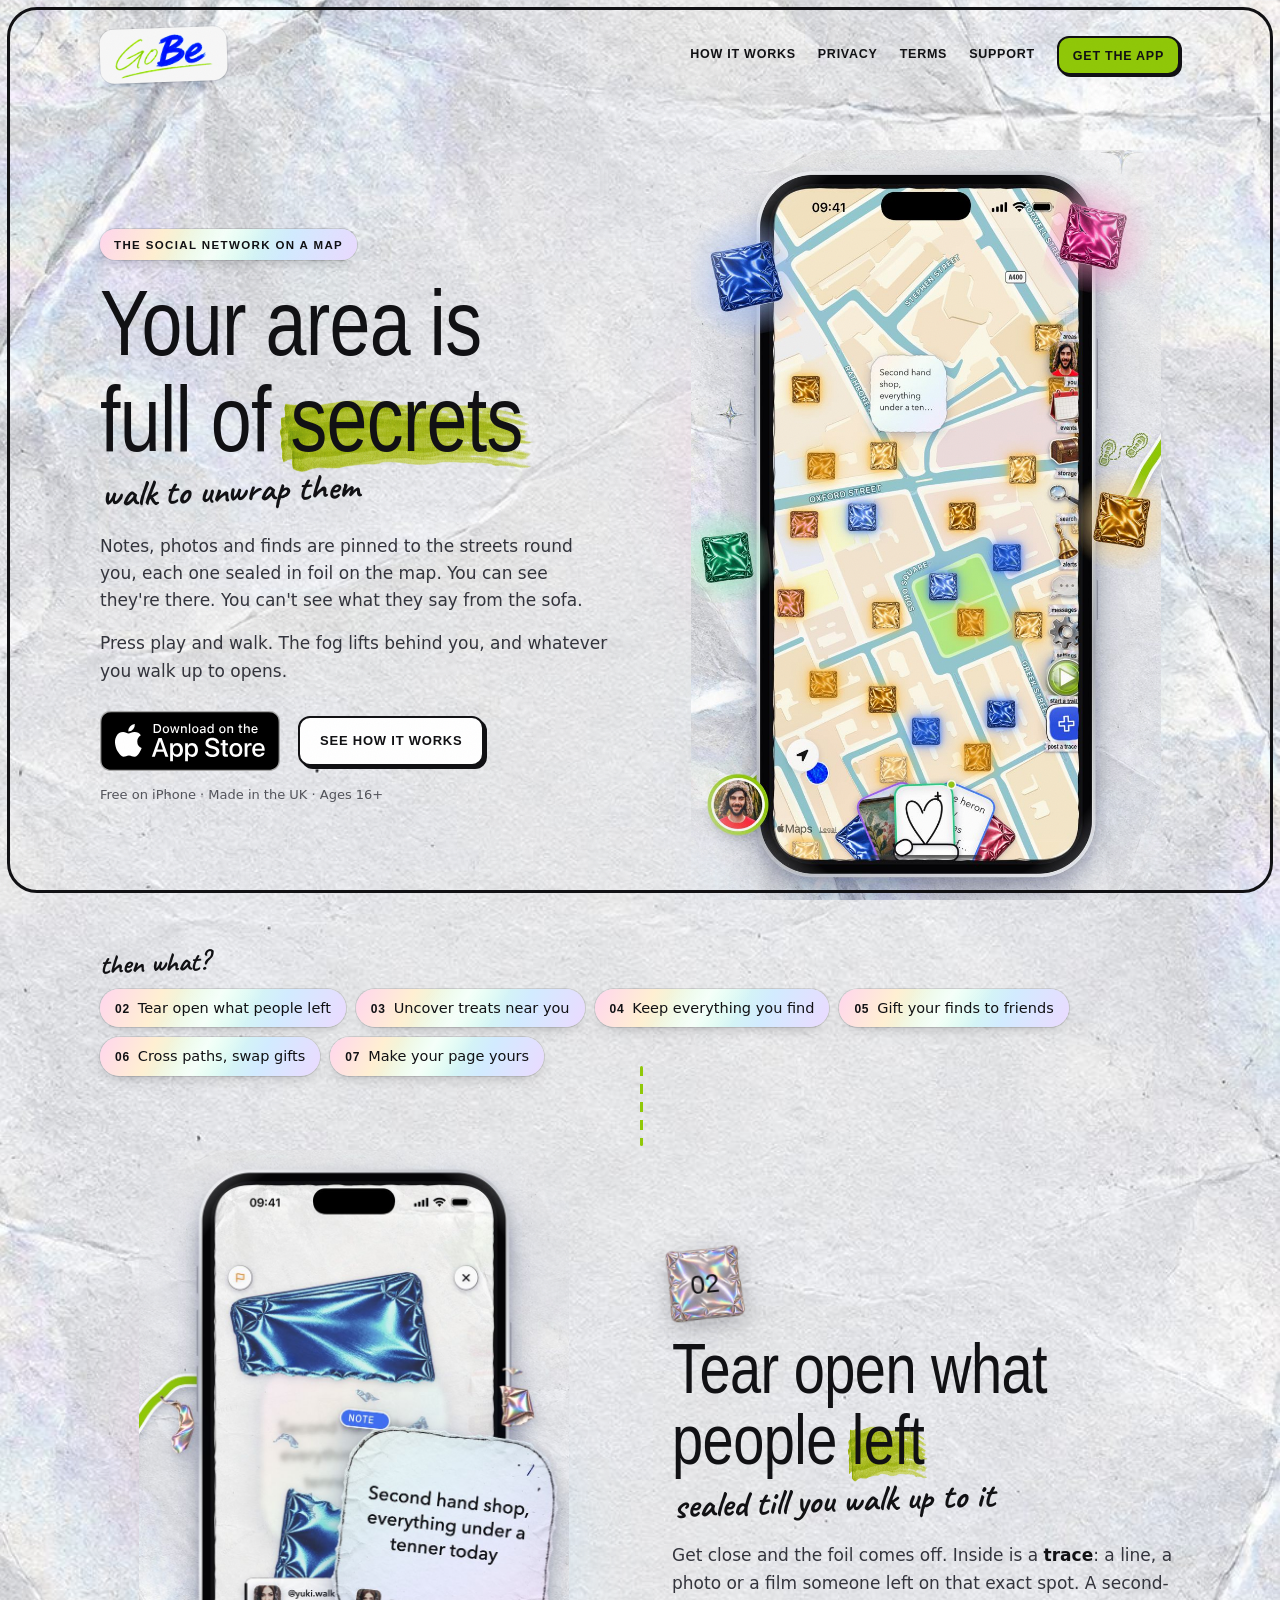
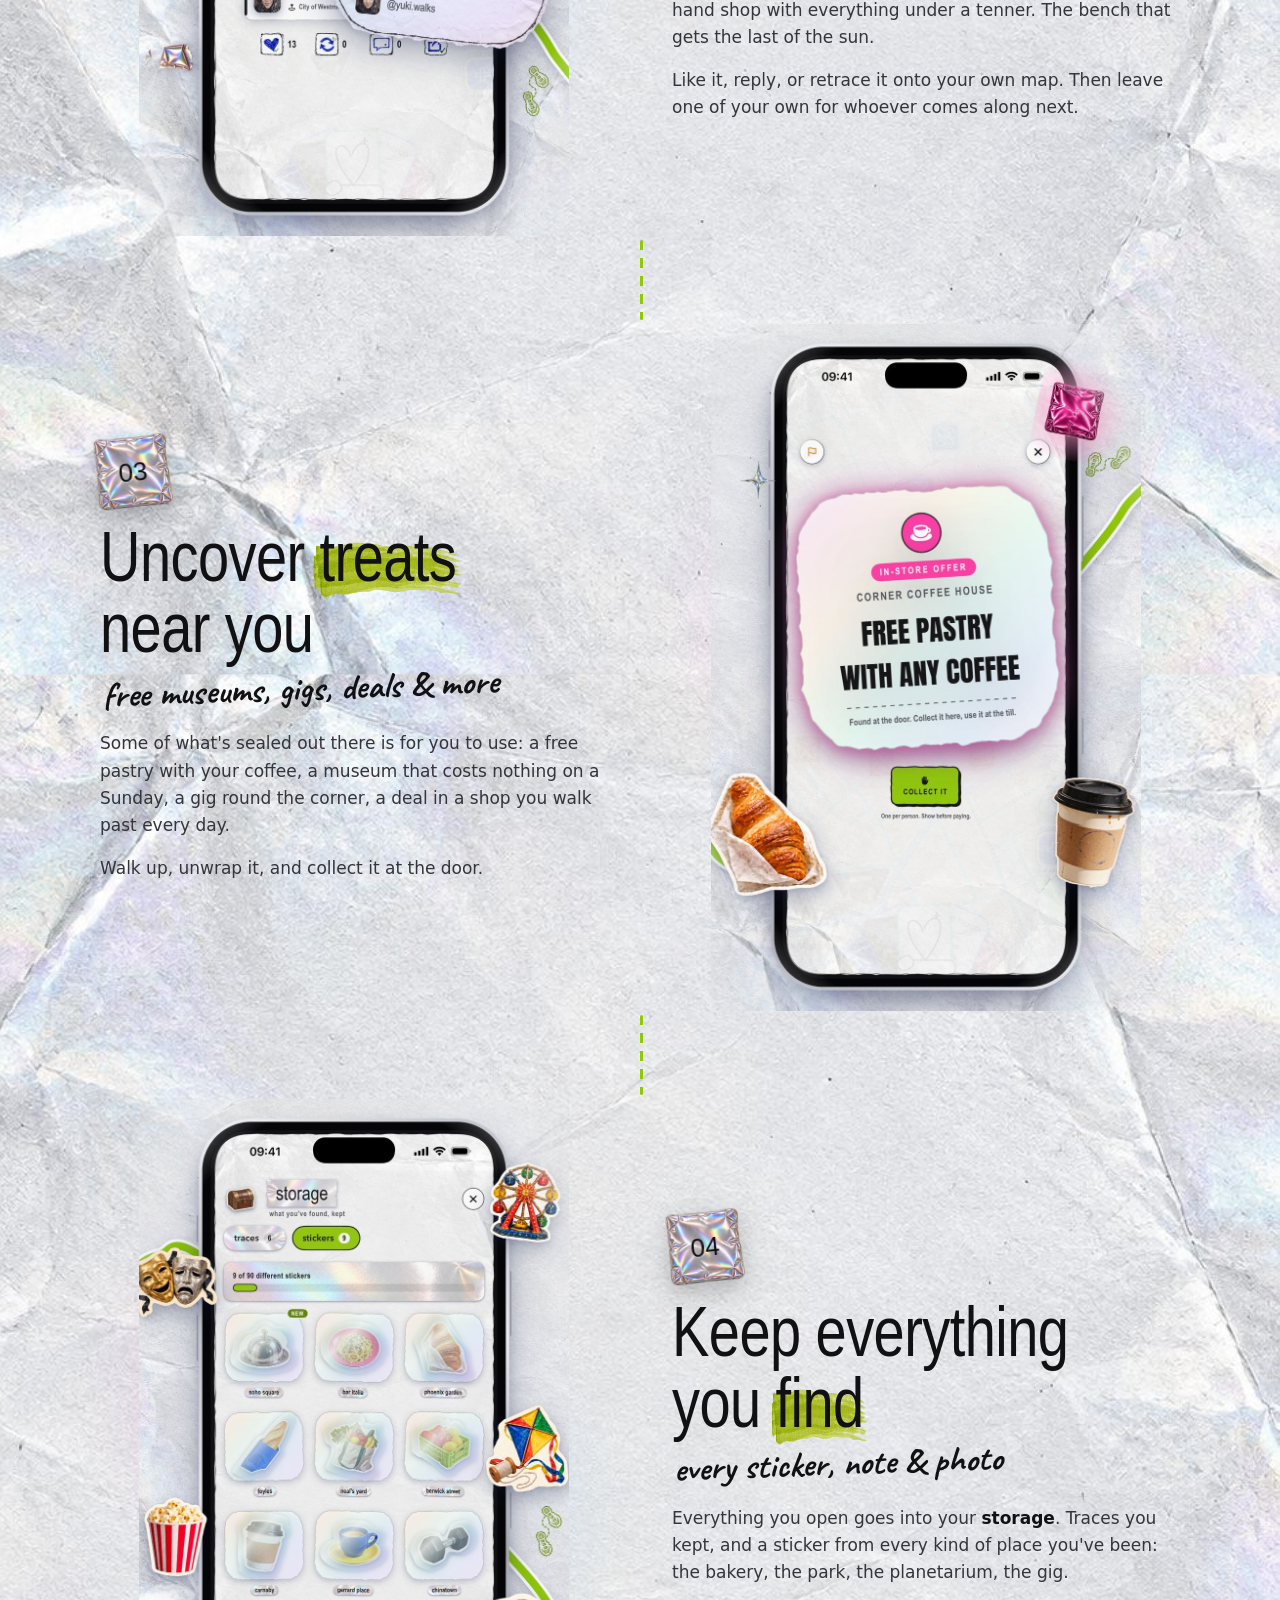
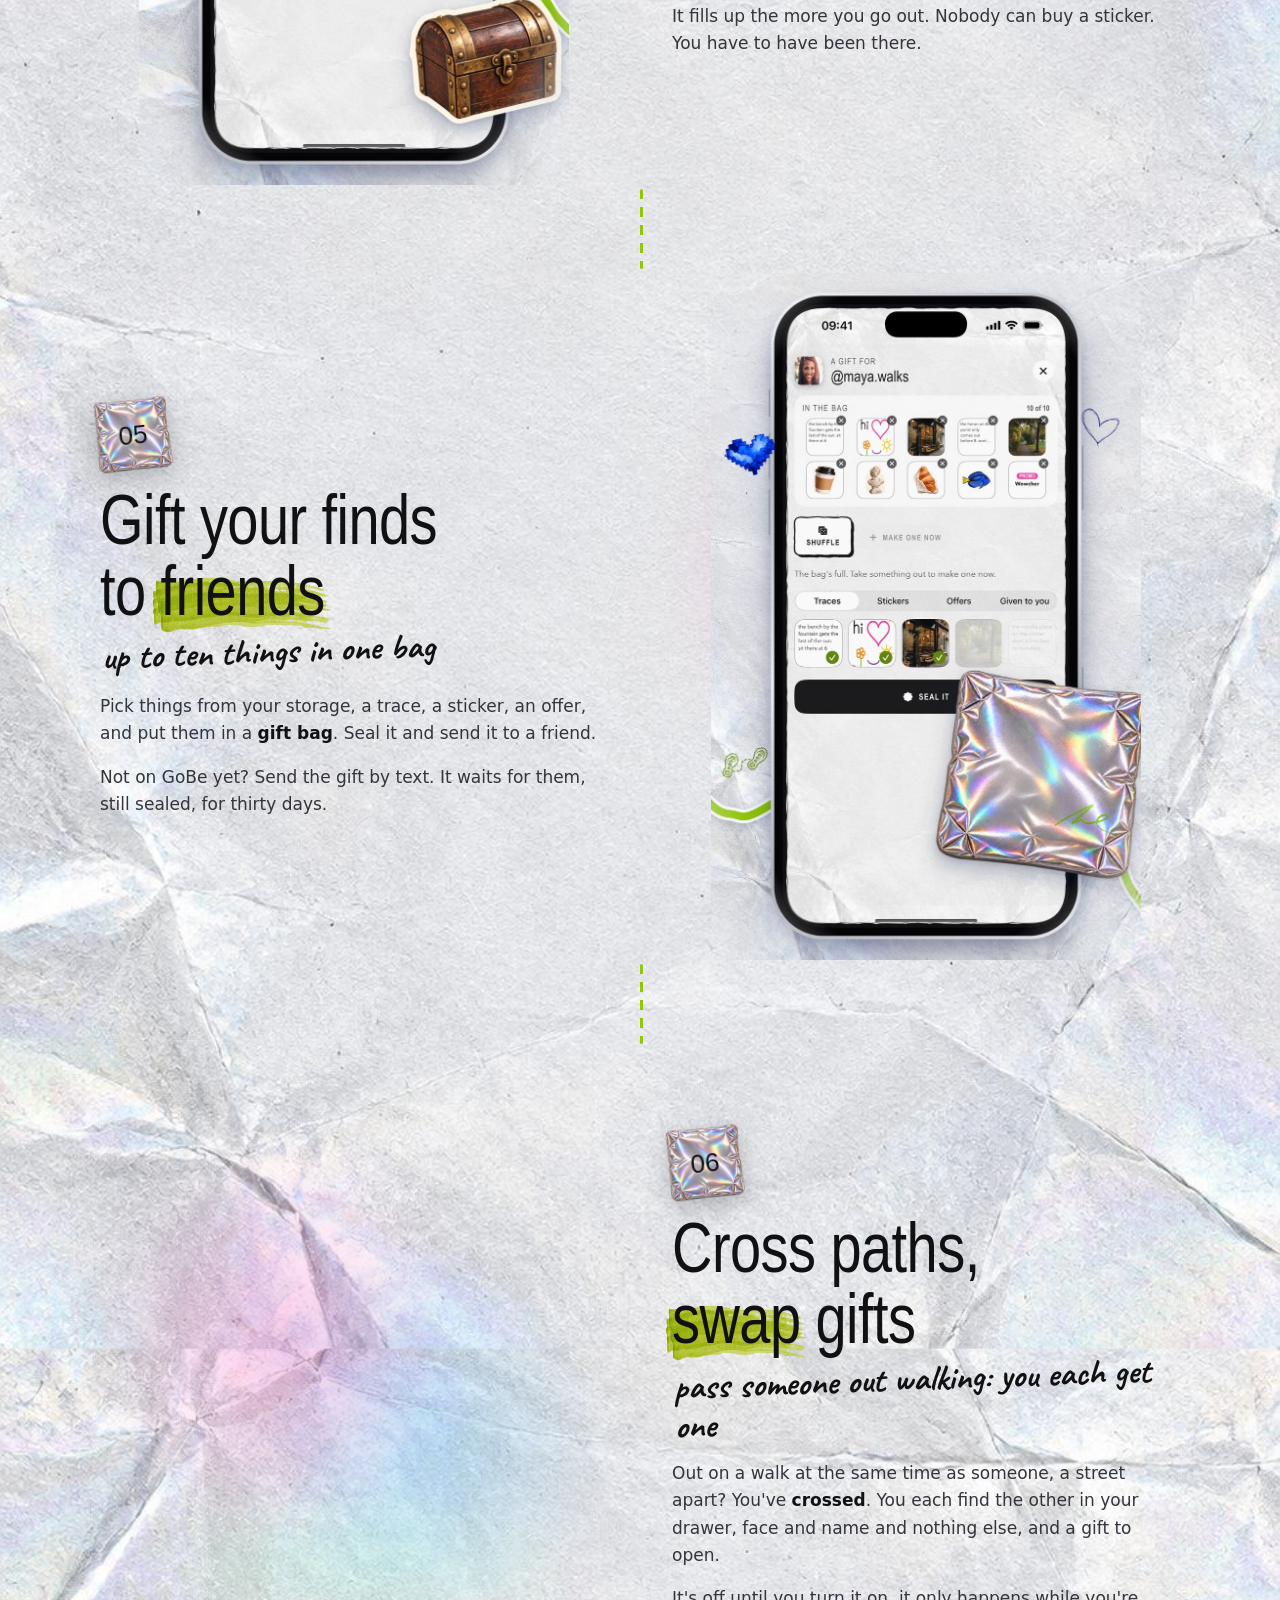
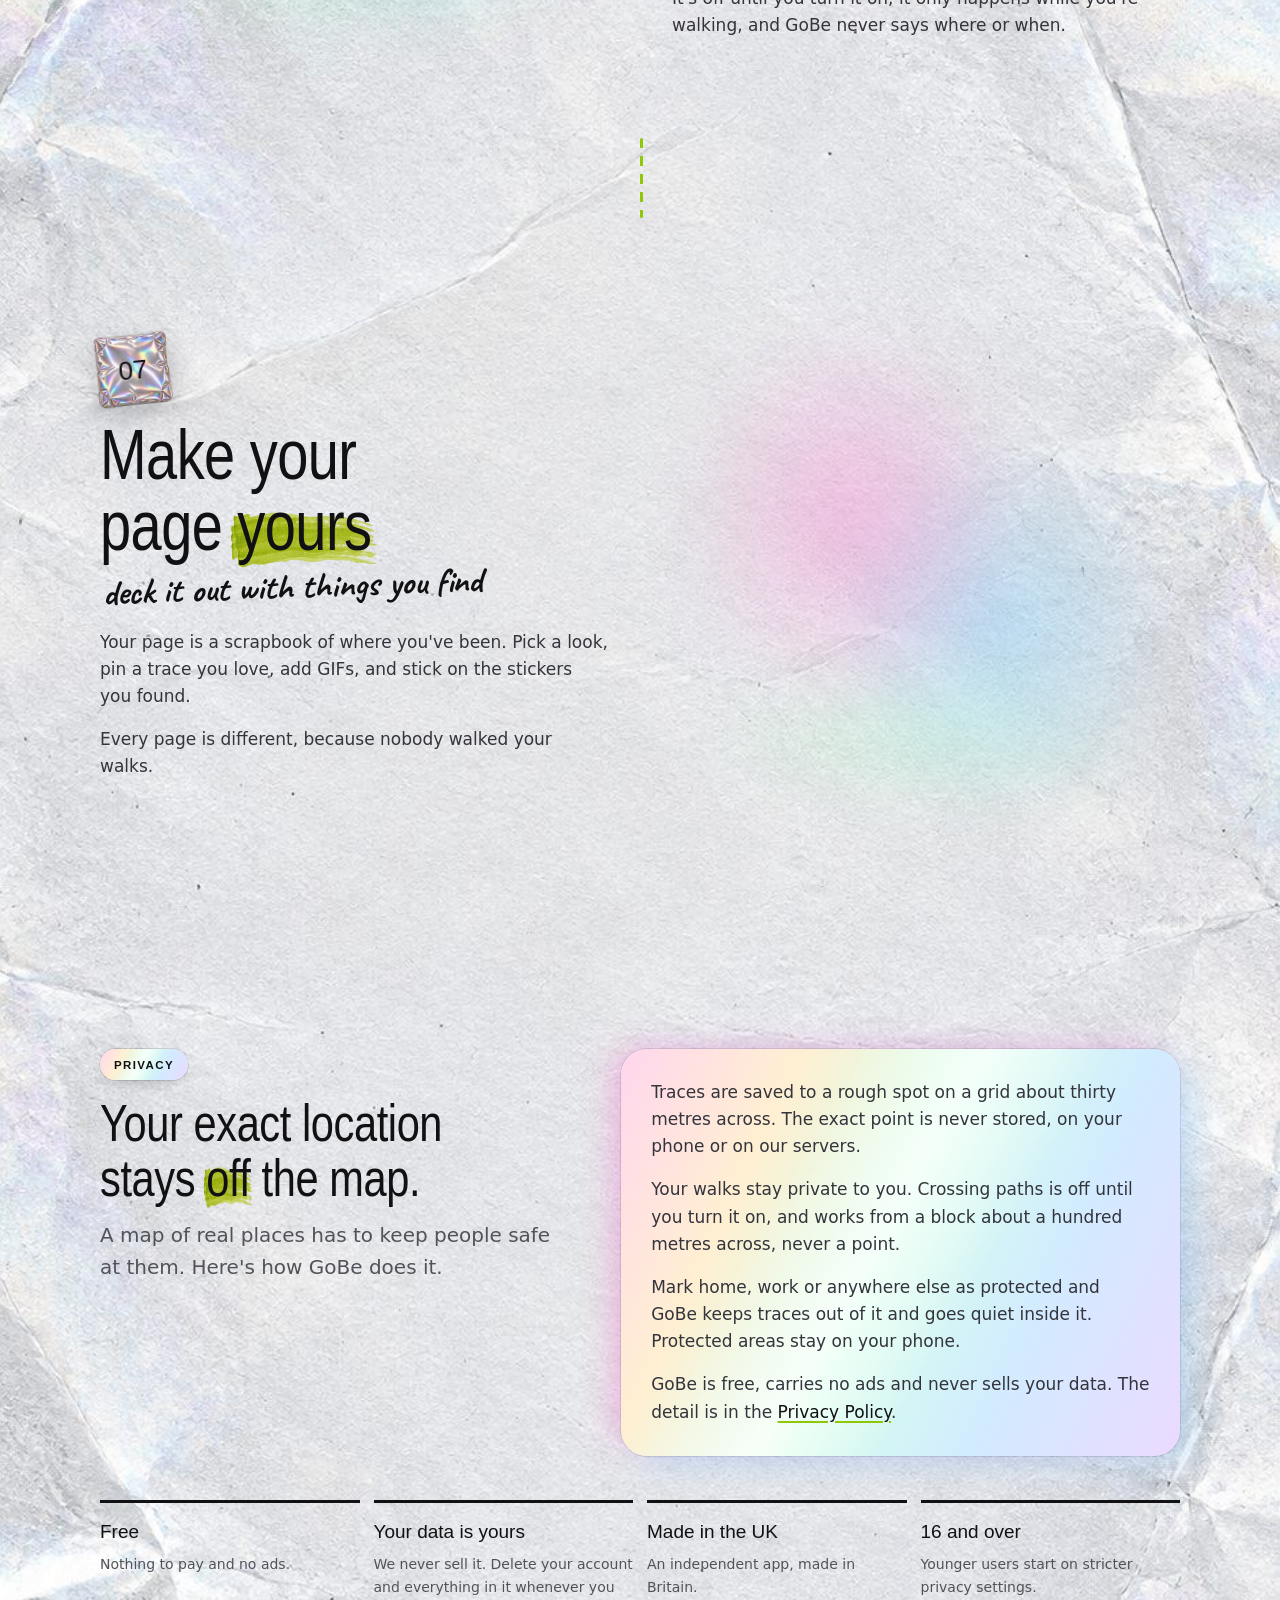
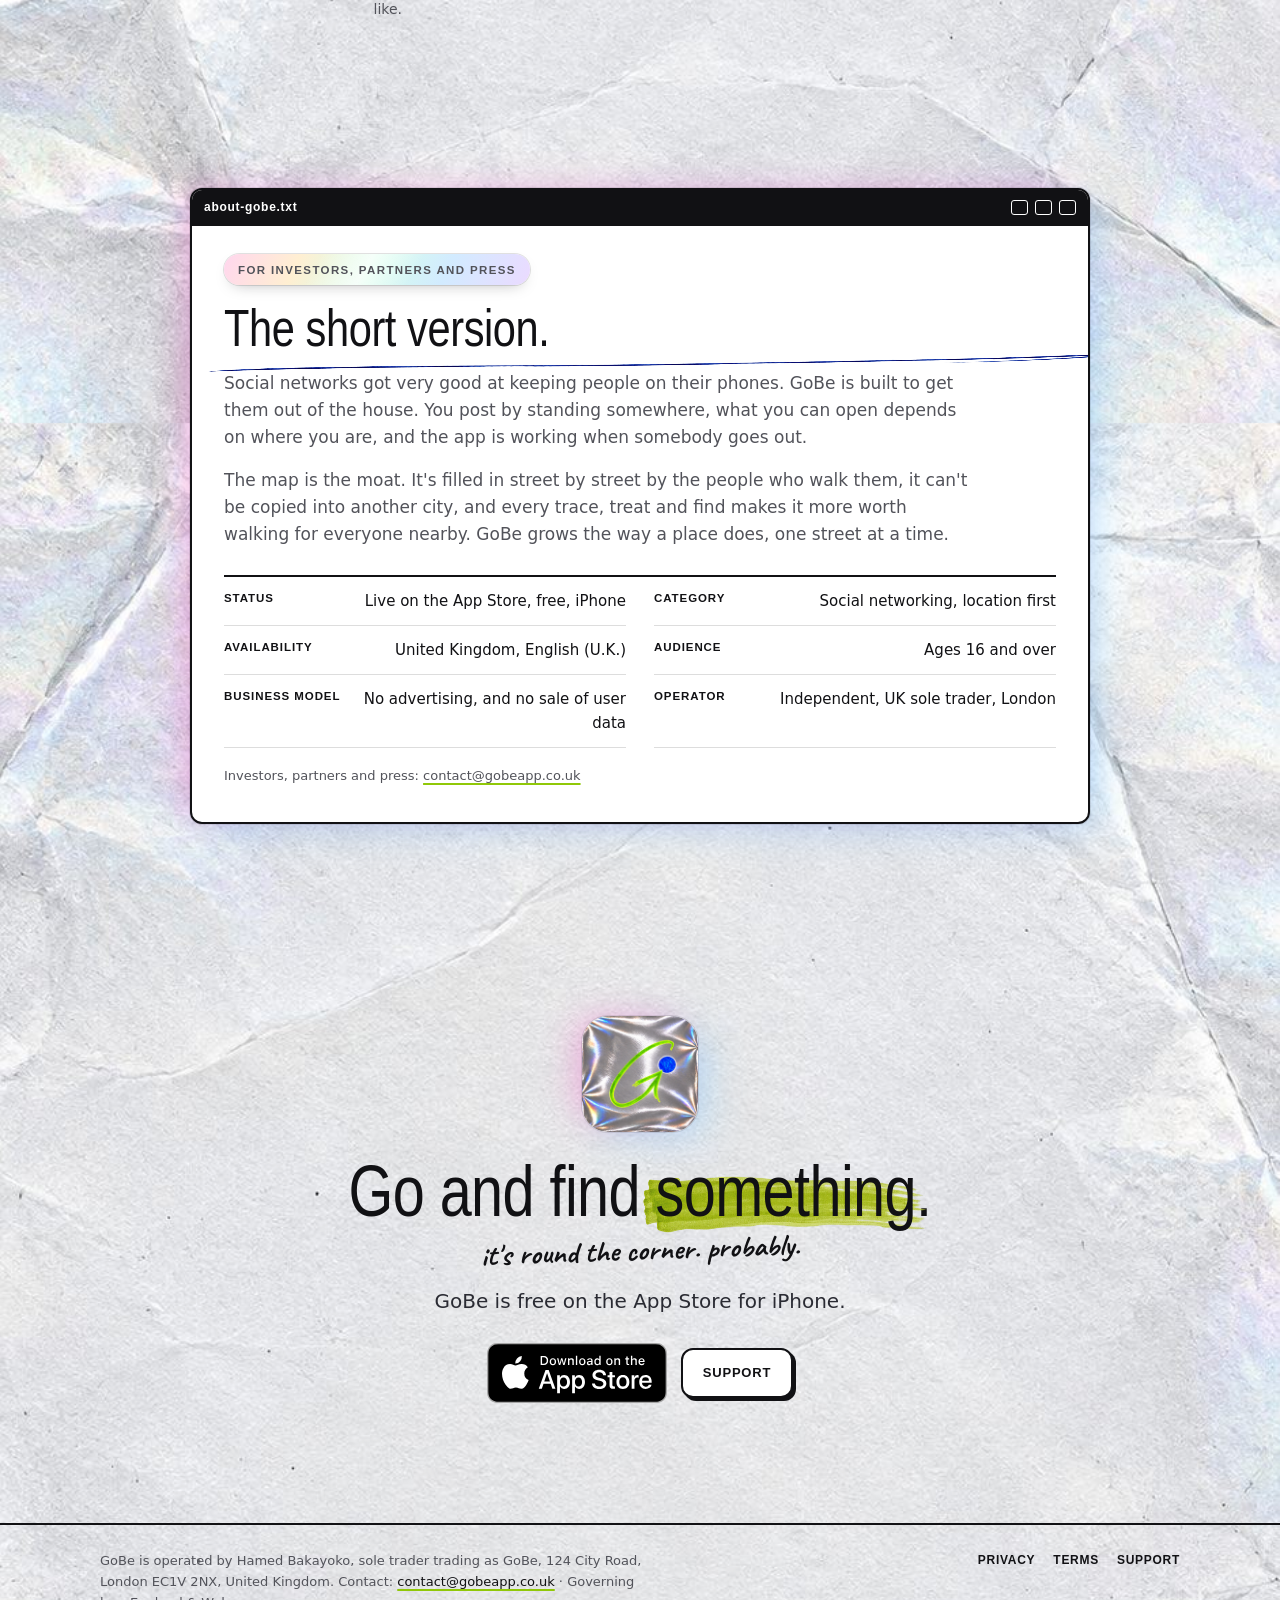
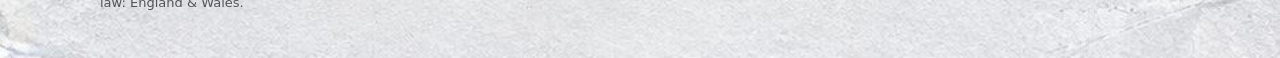
==== commit fb5e4afa: "Favicon: the arrow G, from the app icon The site's icons still showed the old curly G. favicon.ico (" ====
--- a/index.html
+++ b/index.html
@@ -13,7 +13,9 @@
 <meta property="og:description" content="GoBe is the social network on a map. Walk to unwrap what people left round here, find free treats near you, keep what you find and gift it to friends. Free on iPhone.">
 <meta property="og:image" content="https://gobeapp.co.uk/assets/icon.png">
 <meta name="twitter:card" content="summary">
-<link rel="icon" type="image/png" href="assets/icon.png">
+<link rel="icon" href="/favicon.ico" sizes="48x48">
+<link rel="icon" type="image/png" sizes="32x32" href="assets/favicon-32.png">
+<link rel="icon" type="image/png" sizes="256x256" href="assets/icon.png">
 <link rel="apple-touch-icon" href="assets/apple-touch-icon.png">
 <link rel="stylesheet" href="assets/style.css">
 <script>(function(){
--- a/assets/style.css
+++ b/assets/style.css
@@ -13,14 +13,20 @@
   font-display:swap;src:url('fonts/caveat-bold.woff2') format('woff2')}
 
 :root{
-  /* GoBeColors.swift, 1.5 */
-  --paper:#F8FAFC; --paper-base:#EEF1F5; --paper-aged:#DFE4EC;
+  /* GoBeColors.swift, 1.6: every pen is black ink now, the paper neutral */
+  --paper:#F7F7F7; --paper-base:#F7F7F7; --paper-aged:#ECECEC;
   --ink:#111114; --muted:#52535A; --faint:#7A8298;
-  --biro:#0C1470; --ballpoint:#0A1BB0;
+  --biro:#111114; --ballpoint:#111114;
   --go:#90C808; --go-glow:#C4F03C; --go-dark:#4E7A00; --highlighter:#B4E02E;
-  --be:#254BE0; --be-dark:#162C9A; --red:#E84C3D;
-  --line:rgba(12,20,112,.16);
-  --mono:'Martian Mono',ui-monospace,'SF Mono',Menlo,Consolas,monospace;
+  --be:#111114; --be-dark:#000; --red:#E84C3D;
+  --line:rgba(17,17,20,.14);
+  /* IridescentSheen.swift: pink, peach, mint, sky, lilac, and a white glint */
+  --sheen:linear-gradient(120deg,rgba(255,255,255,0) 30%,rgba(255,255,255,.75) 46%,rgba(255,255,255,0) 62%),
+    linear-gradient(115deg,#FFD6EE 0%,#FFEFD2 24%,#D6FFEA 48%,#D2EBFF 72%,#EBDAFF 100%);
+  /* the glow a card wears in the app, pink one side and sky the other */
+  --halo:0 0 0 1px rgba(17,17,20,.10), -14px -6px 34px -8px rgba(255,110,200,.45),
+    14px 10px 38px -8px rgba(110,200,255,.45);
+  --mono:Arial,'Helvetica Neue',Helvetica,sans-serif;
   --sans:'Avenir Next','Avenir','Segoe UI',system-ui,-apple-system,'Helvetica Neue',Arial,sans-serif;
   --digital:Arial,'Helvetica Neue',Helvetica,sans-serif;
   --hand:'Caveat','Bradley Hand','Segoe Print',cursive;
@@ -30,7 +36,9 @@
 *{box-sizing:border-box}
 html{-webkit-text-size-adjust:100%; scroll-behavior:smooth}
 body{
-  margin:0; background:var(--paper); color:var(--ink);
+  margin:0; color:var(--ink);
+  background:url('crumple.jpg') center top/1200px repeat, #F2F2F2 url('foil-paper.jpg') center top/100% auto repeat-y;
+  background-blend-mode:overlay, normal;
   font-family:var(--sans); font-size:17px; line-height:1.6;
   -webkit-font-smoothing:antialiased; overflow-x:hidden;
 }
@@ -42,12 +50,11 @@
 /* the biro line round the window */
 .frame{
   position:fixed; inset:7px; z-index:100; pointer-events:none;
-  border:3.5px solid var(--biro); border-radius:30px;
-  box-shadow:inset 1px -1px 0 rgba(12,20,112,.35);
+  border:3px solid var(--ink); border-radius:30px;
 }
 img,video{max-width:100%; height:auto; display:block}
-a{color:var(--be)}
-a:hover{color:var(--be-dark)}
+a{color:var(--ink); text-decoration-color:var(--go); text-underline-offset:3px; text-decoration-thickness:2px}
+a:hover{color:#000}
 p{margin:0 0 16px}
 ul{margin:0 0 16px; padding-left:22px}
 li{margin:0 0 9px}
@@ -65,22 +72,20 @@
 /* Buttons: a drawn box and a pen shadow, pressed when you press them. */
 .btn{
   display:inline-flex; align-items:center; gap:10px; justify-content:center;
-  font-family:var(--mono); font-weight:600; font-size:13px; letter-spacing:-.01em;
-  color:var(--biro); background:var(--paper); text-decoration:none;
-  border:2px solid var(--biro); border-radius:14px; padding:13px 20px 12px;
+  font-family:var(--digital); font-weight:700; font-size:13px; letter-spacing:.06em; text-transform:uppercase;
+  color:var(--ink); background:#fff; text-decoration:none;
+  border:2px solid var(--ink); border-radius:12px; padding:13px 20px 12px;
   box-shadow:3px 3px 0 var(--biro); transition:transform .08s ease, box-shadow .08s ease;
 }
 .btn:hover{color:var(--biro); transform:translate(1px,1px); box-shadow:2px 2px 0 var(--biro)}
 .btn:active{transform:translate(3px,3px); box-shadow:0 0 0 var(--biro)}
-.btn.primary{background:var(--biro); color:#fff; box-shadow:3px 3px 0 var(--go)}
-.btn.primary:hover{color:#fff; box-shadow:2px 2px 0 var(--go)}
-.btn.primary:active{box-shadow:0 0 0 var(--go)}
+.btn.primary{background:var(--go)}
+.btn.primary:hover{color:var(--ink)}
 .btn .apple{width:15px; height:18px; flex:none}
 
-.eyebrow{font-family:var(--mono); font-size:12px; font-weight:600; letter-spacing:.02em;
-  color:var(--biro); margin:0 0 14px; text-transform:lowercase}
-.eyebrow::before{content:""; display:inline-block; width:22px; height:3px; border-radius:2px;
-  background:var(--go); vertical-align:middle; margin:-2px 10px 0 0}
+.eyebrow{display:inline-block; font-family:var(--digital); font-size:11.5px; font-weight:700; letter-spacing:.12em;
+  color:var(--ink); margin:0 0 16px; text-transform:uppercase; background:var(--sheen);
+  border-radius:999px; padding:7px 14px 6px; box-shadow:0 0 0 1px rgba(17,17,20,.12), 0 6px 16px -8px rgba(17,17,20,.35)}
 .lede{font-size:clamp(18px,1.6vw,20px); color:var(--muted); max-width:36em}
 .note{font-size:13px; color:var(--faint)}
 .note a{color:var(--muted)}
@@ -96,15 +101,15 @@
 /* the wordmark on a scrap of paper, so its thin green Go holds on foil too */
 .brand{display:inline-flex; text-decoration:none; background:var(--paper); border-radius:14px;
   padding:6px 14px 4px; transform:rotate(-2deg); box-shadow:0 8px 18px -10px rgba(12,20,60,.45),
-  0 0 0 1px rgba(12,20,112,.08)}
+  0 0 0 1px rgba(17,17,20,.08)}
 .brand img{height:44px; width:auto}
 nav.top{display:flex; align-items:center; gap:6px 22px; flex-wrap:wrap;
-  font-family:var(--mono); font-size:12.5px; font-weight:600}
+  font-family:var(--digital); font-size:12.5px; font-weight:700; letter-spacing:.06em; text-transform:uppercase}
 nav.top a{color:var(--ink); text-decoration:none; padding:4px 0; border-bottom:2.5px solid transparent}
 nav.top a:hover{border-bottom-color:var(--go)}
 nav.top a.active{border-bottom-color:var(--go)}
-nav.top a.get{border:2px solid var(--biro); border-radius:12px; padding:8px 14px 7px;
-  color:var(--biro); background:var(--paper); box-shadow:2px 2px 0 var(--biro)}
+nav.top a.get{border:2px solid var(--ink); border-radius:12px; padding:8px 14px 7px;
+  color:var(--ink); background:var(--go); box-shadow:2px 2px 0 var(--ink)}
 nav.top a.get:hover{transform:translate(1px,1px); box-shadow:1px 1px 0 var(--biro)}
 
 /* ---------- Foil, and where it tears ---------- */
@@ -133,6 +138,7 @@
 
 /* ---------- Home: the 1.6 loop, one chapter per App Store slide ---------- */
 main.home header.site{position:absolute; left:0; right:0; top:0}
+main.home{overflow-x:clip}
 section{position:relative}
 .band{padding:clamp(56px,7.5vw,104px) 0}
 .band.tight{padding-top:clamp(40px,6vw,72px)}
@@ -140,10 +146,6 @@
 
 /* The ground the slides are printed on: foil paper with the crumple over it.
    The slide crops sit on the same foil, faded at their edges into it. */
-main.home{
-  background:url('crumple.jpg') center top/1200px repeat, url('foil-paper.jpg') center top/940px repeat;
-  background-blend-mode:overlay, normal;
-}
 
 .swipe{position:relative; z-index:0; white-space:nowrap}
 .swipe::before{content:""; position:absolute; z-index:-1; left:-5%; right:-5%; top:30%; bottom:-4%;
@@ -174,25 +176,34 @@
 .loop ol{list-style:none; display:flex; flex-wrap:wrap; gap:10px; margin:0; padding:0}
 .loop li{margin:0}
 .loop a{display:inline-flex; align-items:baseline; gap:8px; text-decoration:none; color:var(--ink);
-  background:rgba(255,255,255,.72); border:2px solid var(--biro); border-radius:12px;
-  padding:7px 12px 6px; box-shadow:2px 2px 0 var(--biro); font-size:14.5px}
-.loop a b{font-family:var(--hand); font-size:19px; color:var(--ballpoint); line-height:1}
-.loop a:hover{transform:translate(1px,1px); box-shadow:1px 1px 0 var(--biro)}
+  background:var(--sheen); border-radius:999px; padding:8px 15px 7px; font-size:14.5px;
+  box-shadow:0 0 0 1px rgba(17,17,20,.12), 0 6px 16px -8px rgba(17,17,20,.35)}
+.loop a b{font-family:var(--digital); font-size:12px; letter-spacing:.06em}
+.loop a:hover{box-shadow:0 0 0 2px var(--ink)}
 
 .chapter{padding:clamp(20px,3.5vw,44px) 0}
 .chapter.rev .ch-copy{order:2}
 .chapter h2{font-size:clamp(40px,5.6vw,70px); line-height:1.02; margin:0 0 4px}
-.ch-num{font-family:var(--hand); font-weight:700; font-size:34px; color:var(--ballpoint); margin:0 0 8px; line-height:1}
-.ch-num span{font-size:20px; color:var(--faint); margin-left:4px}
+.ch-num{display:inline-flex; align-items:center; justify-content:center; width:74px; height:72px; margin:0 0 14px -4px;
+  background:url('deco/foil-parcel.webp') center/contain no-repeat; transform:rotate(-6deg);
+  font-family:var(--digital); font-size:26px; color:var(--ink); line-height:1;
+  filter:drop-shadow(0 8px 12px rgba(17,17,20,.25))}
+.ch-num span{display:none}
+/* the iridescent glow behind each phone, as round a card in your hand */
+.ch-pic{position:relative; isolation:isolate}
+.ch-pic::before{content:""; position:absolute; inset:14% -8%; z-index:-1; border-radius:40%;
+  background:radial-gradient(closest-side at 35% 40%,rgba(255,120,205,.38),transparent),
+    radial-gradient(closest-side at 65% 62%,rgba(110,205,255,.38),transparent),
+    radial-gradient(closest-side at 50% 85%,rgba(170,255,200,.3),transparent);
+  filter:blur(26px)}
 /* the walk line, from each chapter to the next, the lime line through the slides */
 .chapter::before{content:""; position:absolute; left:50%; top:-40px; width:3px; height:80px;
-  background:repeating-linear-gradient(var(--go) 0 10px,transparent 10px 18px); border-radius:2px}
+  background:repeating-linear-gradient(var(--go) 0 10px,transparent 10px 18px); border-radius:2px; z-index:1}
 
 .privacy .two{display:grid; grid-template-columns:.9fr 1.1fr; gap:clamp(24px,5vw,64px); align-items:start}
 .privacy .lede{margin-top:10px}
-.sheet{background:#fff; border:2px solid var(--biro); border-radius:24px; padding:30px 30px 14px;
-  box-shadow:4px 4px 0 var(--biro)}
-.sheet p{color:var(--muted)}
+.sheet{background:var(--sheen); border-radius:26px; padding:30px 30px 14px; box-shadow:var(--halo)}
+.sheet p{color:#33343c}
 .values{display:grid; grid-template-columns:repeat(4,1fr); gap:14px; margin-top:44px}
 .value{border-top:3px solid var(--biro); padding-top:14px}
 .value .vtitle{font-family:var(--digital); font-size:19px; margin-bottom:6px}
@@ -201,11 +212,11 @@
 .facts{display:grid; grid-template-columns:1fr 1fr; gap:0 28px; margin:26px 0 18px;
   border-top:2px solid var(--biro)}
 .fact{display:flex; justify-content:space-between; gap:18px; padding:12px 0; border-bottom:1px solid var(--line)}
-.fact .k{font-family:var(--mono); font-size:12px; font-weight:600; color:var(--biro); text-transform:lowercase; white-space:nowrap}
+.fact .k{font-family:var(--digital); font-size:11.5px; font-weight:700; letter-spacing:.08em; color:var(--ink); text-transform:uppercase; white-space:nowrap}
 .fact .v{font-size:15px; text-align:right}
 
 .closer{padding:clamp(56px,8vw,96px) 0 clamp(80px,10vw,120px); text-align:center}
-.closer .icon{width:116px; margin:0 auto 22px; border-radius:26px; filter:drop-shadow(0 18px 28px rgba(12,20,60,.35))}
+.closer .icon{width:116px; margin:0 auto 22px; border-radius:26px; box-shadow:var(--halo)}
 .closer h2{font-size:clamp(40px,6vw,72px); margin:0 0 4px}
 .closer .whisper{margin:0 0 18px}
 .closer .lede{margin:0 auto; color:#2a2b33}
@@ -217,22 +228,22 @@
 main.col h2{font-size:clamp(20px,2.4vw,25px); margin:42px 0 12px}
 main.col h3{font-size:18px; margin:26px 0 8px}
 main.col .lede{margin-bottom:28px}
-.stamp{display:inline-block; font-family:var(--mono); font-size:12px; font-weight:600;
-  color:var(--biro); border:2px solid var(--biro); border-radius:10px; padding:6px 12px 5px;
-  transform:rotate(-1.5deg); margin:6px 0 28px; background:#fff}
-.card{background:#fff; border:2px solid var(--biro); border-radius:22px; padding:24px 26px 10px;
-  box-shadow:4px 4px 0 var(--biro); margin:0 0 26px}
+.stamp{display:inline-block; font-family:var(--digital); font-size:11.5px; font-weight:700; letter-spacing:.1em; text-transform:uppercase;
+  color:var(--ink); border-radius:999px; padding:7px 14px 6px;
+  margin:6px 0 28px; background:var(--sheen); box-shadow:0 0 0 1px rgba(17,17,20,.12)}
+.card{background:var(--sheen); border-radius:24px; padding:24px 26px 10px;
+  box-shadow:var(--halo); margin:0 0 26px}
 .card h2{margin-top:0}
 .flush{margin-bottom:12px}
 main.col table{border-collapse:collapse; width:100%; margin:0 0 20px; font-size:15px}
 main.col th,main.col td{border-bottom:1px solid var(--line); padding:9px 8px; text-align:left; vertical-align:top}
-main.col th{font-family:var(--mono); font-size:12px; color:var(--biro)}
+main.col th{font-family:var(--digital); font-size:12px; font-weight:700; color:var(--ink)}
 main.col blockquote{margin:0 0 16px; padding:4px 0 4px 18px; border-left:3px solid var(--go); color:var(--muted)}
 
 /* ---------- Handoff pages (/u/, /g/, /i/, /f/, 404) ---------- */
 .handoff{text-align:center; padding:12px 0 18px}
 .handoff-mark img{width:108px; height:108px; margin:0 auto 22px; border-radius:24px;
-  box-shadow:0 14px 28px -12px rgba(12,20,60,.45)}
+  box-shadow:var(--halo)}
 .handoff h1{font-size:clamp(28px,4.6vw,42px); margin:0 0 12px}
 .handoff .lede{margin:0 auto 22px}
 .hero-cta{display:flex; flex-wrap:wrap; gap:14px; justify-content:center; margin:24px 0 18px}
@@ -241,11 +252,11 @@
   background:linear-gradient(transparent 12%,rgba(180,224,46,.75) 12%,rgba(180,224,46,.75) 92%,transparent 92%)}
 
 /* ---------- Footer ---------- */
-footer.site{border-top:2px solid var(--biro); margin-top:0; padding:26px 0 44px; font-size:13px; color:var(--muted)}
+footer.site{border-top:2px solid var(--ink); margin-top:0; padding:26px 0 44px; font-size:13px; color:var(--muted)}
 footer.site .bar{display:flex; justify-content:space-between; gap:18px 40px; flex-wrap:wrap; align-items:flex-start}
 footer.site p{margin:0; max-width:560px}
-footer.site nav{display:flex; gap:18px; font-family:var(--mono); font-size:12px; font-weight:600}
-footer.site nav a{color:var(--biro); text-decoration:none}
+footer.site nav{display:flex; gap:18px; font-family:var(--digital); font-size:12px; font-weight:700; letter-spacing:.06em; text-transform:uppercase}
+footer.site nav a{color:var(--ink); text-decoration:none}
 footer.site nav a:hover{text-decoration:underline}
 
 /* ---------- Narrow screens ---------- */
@@ -285,10 +296,10 @@
   background:url('deco/tape.png') center/contain no-repeat; transform:rotate(30deg)}
 
 /* ---------- A Windows 98 window, gone over in biro ---------- */
-.win{position:relative; max-width:900px; margin:0 auto; background:#fff; border:2px solid var(--biro); border-radius:10px;
-  box-shadow:5px 5px 0 var(--biro); overflow:hidden}
-.win-bar{display:flex; align-items:center; gap:7px; background:var(--biro); color:#fff;
-  font-family:var(--mono); font-size:12px; font-weight:600; padding:8px 12px}
+.win{position:relative; max-width:900px; margin:0 auto; background:#fff; border:2px solid var(--ink); border-radius:12px;
+  box-shadow:var(--halo); overflow:hidden}
+.win-bar{display:flex; align-items:center; gap:7px; background:var(--ink); color:#fff;
+  font-family:var(--mono); font-size:12px; font-weight:700; letter-spacing:.06em; padding:8px 12px}
 .win-bar span{flex:1}
 .win-bar i{display:inline-block; width:17px; height:15px; border:1.5px solid #fff; border-radius:3px}
 .win-body{padding:28px 32px 20px}
